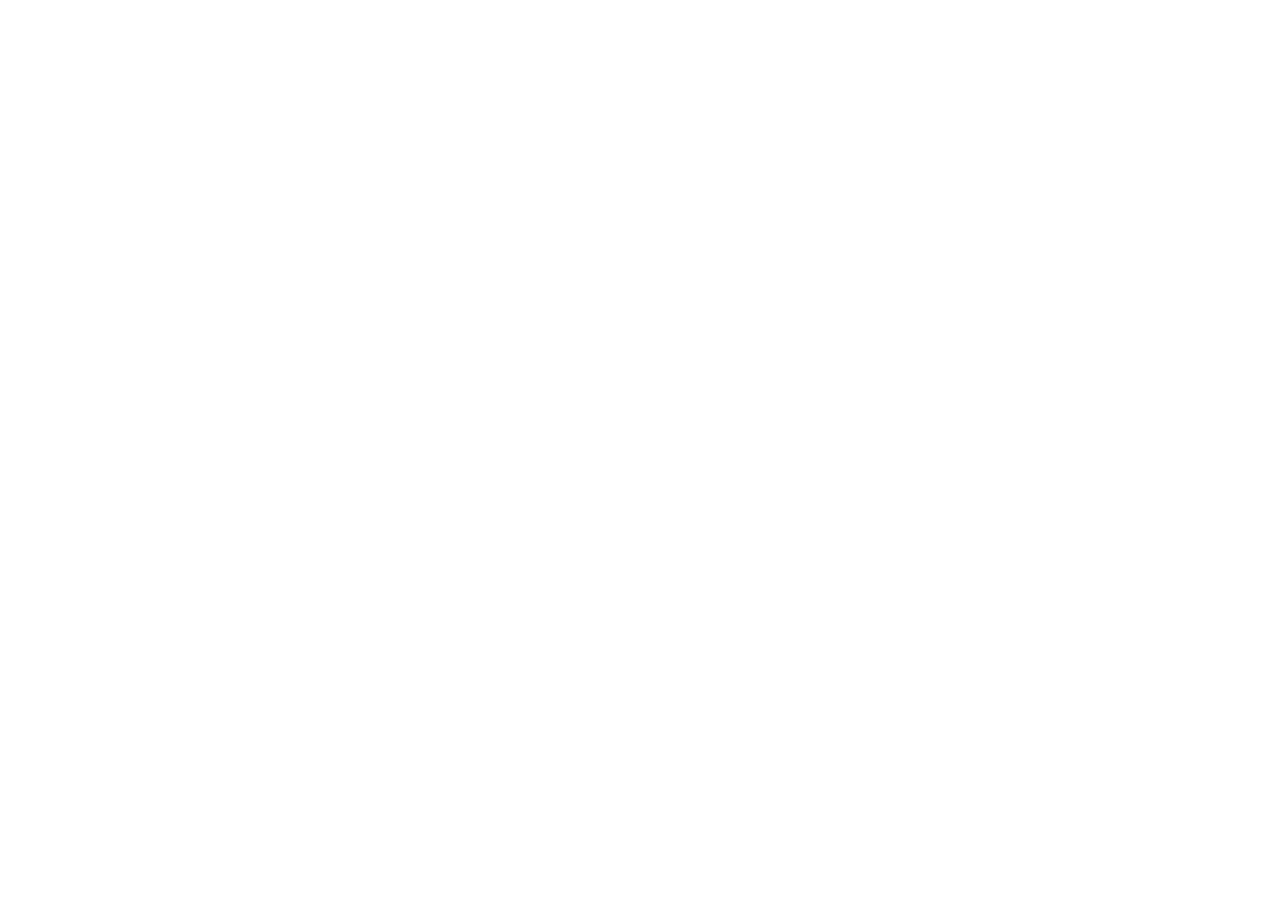
==== index.html @ 9ac74589 "Rename Index.html to index.html" ====
<!DOCTYPE html>
<html lang="en-GB">
<head>
  <meta charset="UTF-8" />
  <meta name="viewport" content="width=device-width, initial-scale=1.0, maximum-scale=5.0" />
  <title>Coventry University CUBE Construction Apprenticeships | EPA &amp; Gateway Guidance Hub</title>

  <!-- Google Fonts: Inter & JetBrains Mono for technical ST reference codes -->
  <link rel="preconnect" href="https://fonts.googleapis.com" />
  <link rel="preconnect" href="https://fonts.gstatic.com" crossorigin />
  <link href="https://fonts.googleapis.com/css2?family=Inter:wght@400;500;600;700;800&family=JetBrains+Mono:wght@500;600;700&display=swap" rel="stylesheet" />

  <!-- Tailwind CSS CDN -->
  <script src="https://cdn.tailwindcss.com"></script>
  <script>
    tailwind.config = {
      theme: {
        extend: {
          fontFamily: {
            sans: ['Inter', 'system-ui', '-apple-system', 'sans-serif'],
            mono: ['JetBrains Mono', 'monospace'],
          },
          colors: {
            cu: {
              navy: '#002B49',     /* Deep Coventry University Navy */
              dark: '#001F36',     /* Ultra-deep header/footer navy */
              blue: '#005DAA',     /* Coventry University Primary Blue */
              mid: '#00427A',      /* Mid-tone sidebar gradient blue */
              sky: '#009FE3',      /* Coventry University Sky/Azure Accent */
              ice: '#E6F4FC',      /* Soft Coventry ice tint */
              canvas: '#F4F7FA',   /* Right viewport cool alabaster */
            },
            amber: {
              400: '#fbbf24',
              500: '#f59e0b',
              600: '#d97706',
            }
          }
        }
      }
    };
  </script>

  <!-- React 18 & ReactDOM 18 UMD -->
  <script crossorigin src="https://unpkg.com/react@18/umd/react.production.min.js"></script>
  <script crossorigin src="https://unpkg.com/react-dom@18/umd/react-dom.production.min.js"></script>

  <!-- Babel Standalone for in-browser JSX compilation (No Node build step required) -->
  <script src="https://unpkg.com/@babel/standalone/babel.min.js"></script>

  <!-- Lucide Icons UMD -->
  <script src="https://unpkg.com/lucide@latest/dist/umd/lucide.min.js"></script>

  <style>
    /* Subtle architectural grid texture for high-contrast Coventry Navy hero banners */
    .blueprint-grid {
      background-image:
        linear-gradient(to right, rgba(0, 159, 227, 0.08) 1px, transparent 1px),
        linear-gradient(to bottom, rgba(0, 159, 227, 0.08) 1px, transparent 1px);
      background-size: 24px 24px;
    }

    /* Search term highlight styling */
    mark.search-hl {
      background-color: #fef08a;
      color: #002B49;
      padding: 0 2px;
      border-radius: 3px;
      font-weight: 700;
    }

    /* Hide horizontal scrollbar on mobile/tablet tab strips while preserving touch swipe */
    .no-scrollbar::-webkit-scrollbar {
      display: none;
    }
    .no-scrollbar {
      -ms-overflow-style: none;
      scrollbar-width: none;
    }

    /* Custom subtle scrollbar for light right viewport */
    .pane-scroll::-webkit-scrollbar {
      width: 6px;
      height: 6px;
    }
    .pane-scroll::-webkit-scrollbar-track {
      background: transparent;
    }
    .pane-scroll::-webkit-scrollbar-thumb {
      background: #cbd5e1;
      border-radius: 9999px;
    }
    .pane-scroll::-webkit-scrollbar-thumb:hover {
      background: #94a3b8;
    }

    /* Custom dark scrollbar for Coventry Blue left sidebar */
    .sidebar-scroll::-webkit-scrollbar {
      width: 5px;
    }
    .sidebar-scroll::-webkit-scrollbar-track {
      background: rgba(0, 31, 54, 0.4);
    }
    .sidebar-scroll::-webkit-scrollbar-thumb {
      background: rgba(0, 159, 227, 0.35);
      border-radius: 9999px;
    }
    .sidebar-scroll::-webkit-scrollbar-thumb:hover {
      background: rgba(0, 159, 227, 0.6);
    }

    /* Fallback print styles if user triggers browser Ctrl+P directly on main page */
    @media print {
      body * {
        visibility: hidden;
      }
      #a4-printable-sheet,
      #a4-printable-sheet * {
        visibility: visible;
      }
      #a4-printable-sheet {
        position: fixed;
        left: 0;
        top: 0;
        width: 210mm;
        min-height: 297mm;
        margin: 0;
        padding: 10mm;
        background: white !important;
        box-shadow: none !important;
      }
    }
  </style>
</head>
<body class="bg-cu-canvas text-slate-800 antialiased selection:bg-cu-sky/25 selection:text-cu-navy lg:overflow-hidden overflow-x-hidden">
  <div id="root"></div>

  <script type="text/babel">
    const { useState, useMemo, useEffect, useRef } = React;

    // Official Coventry University Better Futures SharePoint URL
    const CU_SHAREPOINT_URL =
      'https://livecoventryac.sharepoint.com/sites/BetterFuturesApprenticeships/SitePages/Apprenticeship-essentials.aspx?csf=1&web=1&share=ESZqrfLxt3VLivwnCO9NSdgBXLqdZA_QrFvbzFNjomKS6w&e=y9XAcr';

    // =========================================================================
    // 1. LUCIDE ICON REACT ADAPTER (Zero DOM-mutation conflicts with React)
    // =========================================================================
    const LucideIcon = ({ name, className = "w-4 h-4", strokeWidth = 2 }) => {
      const iconNode =
        window.lucide && window.lucide.icons && Array.isArray(window.lucide.icons[name])
          ? window.lucide.icons[name]
          : null;

      if (!iconNode) {
        return (
          <svg
            className={className}
            viewBox="0 0 24 24"
            fill="none"
            stroke="currentColor"
            strokeWidth={strokeWidth}
            strokeLinecap="round"
            strokeLinejoin="round"
            aria-hidden="true"
          >
            <circle cx="12" cy="12" r="9" />
          </svg>
        );
      }

      return (
        <svg
          className={className}
          viewBox="0 0 24 24"
          fill="none"
          stroke="currentColor"
          strokeWidth={strokeWidth}
          strokeLinecap="round"
          strokeLinejoin="round"
          aria-hidden="true"
        >
          {iconNode.map(([tag, attrs], index) =>
            React.createElement(tag, { key: index, ...attrs })
          )}
        </svg>
      );
    };

    // =========================================================================
    // 2. VERIFIED EPAO DIRECTORY DATA (Skills England Approved Organisations)
    // =========================================================================
    const EPAO_DIRECTORY = {
      ciob: {
        id: 'ciob',
        shortName: 'CIOB',
        fullName: 'The Chartered Institute of Building (CIOB)',
        epaoCode: 'EPA0159',
        specialism: 'Site Supervision, Site Management, Design & Construction Management, and Quantity Surveying',
        handbookTitle: 'CIOB End-Point Assessment Apprentice Handbook & FAQs',
        portalName: 'CIOB Rogo Test Platform & EPA Portal',
        url: 'https://www.ciob.org/learning/apprenticeships',
        supportNote: 'Provides mock test guidance, Appendix A KSB mapping templates, and direct progression to TechCIOB or MCIOB chartered status.'
      },
      rics: {
        id: 'rics',
        shortName: 'RICS',
        fullName: 'Royal Institution of Chartered Surveyors (RICS)',
        epaoCode: 'EPA0055',
        specialism: 'Chartered Surveyor (ST0331) Integrated APC & Quantity Surveying Pathways',
        handbookTitle: 'RICS Chartered End-Point Assessment Apprentice Handbook',
        portalName: 'RICS Assessment Platform (ARC)',
        url: 'https://www.rics.org/join-rics/apprenticeships',
        supportNote: 'Delivers your dual-purpose EPA and Assessment of Professional Competence (APC), leading directly to MRICS Chartered Surveyor status.'
      },
      pearson: {
        id: 'pearson',
        shortName: 'Pearson',
        fullName: 'Pearson Education Ltd',
        epaoCode: 'EPA0001',
        specialism: 'Level 4 & Level 6 Construction Built Environment Standards',
        handbookTitle: 'Pearson Construction Built Environment EPA Specifications',
        portalName: 'Pearson ACE360 / EPA Pro Portal',
        url: 'https://qualifications.pearson.com/en/qualifications/end-point-assessments.html',
        supportNote: 'Publishes sample knowledge questions, Pass/Distinction grading matrices, and Gateway readiness checklists.'
      },
      nocn: {
        id: 'nocn',
        shortName: 'NOCN',
        fullName: 'NOCN Group (National Open College Network)',
        epaoCode: 'EPA0016',
        specialism: 'Construction Site Supervision, Quantity Surveying Technician & Design/Build',
        handbookTitle: 'NOCN Construction Sector End-Point Assessment Guidance',
        portalName: 'NOCN vLearn & EPA Assessment Portal',
        url: 'https://www.nocn.org.uk/construction-epa/',
        supportNote: 'Provides remote invigilated testing, Gateway readiness clinics, and structured feedback within 7 working days.'
      },
      cityguilds: {
        id: 'cityguilds',
        shortName: 'City & Guilds',
        fullName: 'City & Guilds of London Institute',
        epaoCode: 'EPA0008',
        specialism: 'Construction & Built Environment Technical Standards',
        handbookTitle: 'City & Guilds Getting Ready for End-Point Assessment Guide',
        portalName: 'City & Guilds EPA Partnership Portal',
        url: 'https://www.cityandguilds.com/apprenticeships/endpoint-assessment-service/getting-ready-for-end-point-assessment',
        supportNote: 'Offers apprentice preparation videos for remote and face-to-face assessments plus clear grading criterion breakdowns.'
      }
    };

    // =========================================================================
    // 3. VERIFIED SKILLS ENGLAND (FORMERLY IfATE) STANDARDS DATASET
    // =========================================================================
    const STANDARDS_DATA = [
      // -----------------------------------------------------------------------
      // LEVEL 4 STANDARD 1: ST0048
      // -----------------------------------------------------------------------
      {
        id: 'st0048',
        code: 'ST0048',
        title: 'Construction Site Supervisor',
        level: 4,
        levelBadge: 'Level 4 Higher Apprenticeship',
        route: 'Construction and the Built Environment',
        typicalDuration: '36 Months',
        epaWindow: '6 Months',
        epaWindowMonths: 6,
        eqaProvider: 'Ofqual',
        professionalRecognition: ['TechCIOB (Chartered Institute of Building)', 'EngTech (Engineering Council)', 'LICWCI'],
        overview:
          'As a Construction Site Supervisor apprentice, you supervise specialist trade contractors, uphold site health, safety and environmental compliance, coordinate daily programmes, and ensure build quality on residential, commercial, or infrastructure projects.',
        gatewayRequirements: [
          {
            id: 'st0048-gw-1',
            category: 'Mandated Qualification',
            title: 'Level 4 HNC in Construction and the Built Environment',
            mandatory: true,
            detail: 'You must achieve a Level 4 Higher National Certificate (HNC) in Construction and the Built Environment (or an approved equivalent Level 4 qualification) before entering Gateway.',
            sourceSnippet: 'ST0048 Gateway: Mandated Level 4 HNC in Construction and the Built Environment certificated prior to Gateway.'
          },
          {
            id: 'st0048-gw-2',
            category: 'Site Safety Certificate',
            title: 'CITB Site Safety Plus — SSSTS Certificate',
            mandatory: true,
            detail: 'You must hold a valid Site Supervision Safety Training Scheme (SSSTS) certificate from CITB Site Safety Plus demonstrating statutory site safety supervision competence.',
            sourceSnippet: 'ST0048 Gateway: Apprentices must hold a valid CITB Site Supervision Safety Training Scheme (SSSTS) certificate.'
          },
          {
            id: 'st0048-gw-3',
            category: 'English & Maths',
            title: 'Level 2 English and Mathematics',
            mandatory: true,
            detail: 'You need Level 2 English and Mathematics (GCSE Grade 4/C or above, or Functional Skills Level 2) achieved prior to Gateway.',
            sourceSnippet: 'ST0048 Gateway: Level 2 English and Mathematics required prior to taking End-Point Assessment.'
          },
          {
            id: 'st0048-gw-4',
            category: 'Portfolio & Employer Sign-Off',
            title: 'Employer Readiness Sign-Off & Gateway Portfolio',
            mandatory: true,
            detail: 'Your employer and training provider sign the Gateway Declaration confirming you are consistently working at Level 4, supported by an authenticated workplace Portfolio of Evidence (and Summary of Experience) for your Professional Discussion.',
            sourceSnippet: 'ST0048 Gateway: Employer confirms occupational competence and submits completed portfolio to inform the Professional Discussion.'
          }
        ],
        epaMethods: [
          {
            id: 'st0048-epa-1',
            number: 1,
            title: 'Online Knowledge Test',
            format: 'Computer-based, closed-book multiple-choice & scenario exam',
            durationOrLength: '20 Questions (Closed-Book)',
            wordCountSpec: '20 MCQs (Knowledge & Scenario-Based)',
            toleranceRule: 'Closed-book invigilated conditions (1 mark per correct answer, 4 options per question); normally completed in Month 1 post-Gateway.',
            timing: 'Month 1 Post-Gateway',
            gradingScale: 'Fail / Pass / Distinction',
            resitRule: 'Must be passed within the 6-month EPA period. If failed, a resit is permitted using a fresh question set.',
            keyFocusAreas: [
              'CDM Regulations 2015, risk assessments, method statements (RAMS), and statutory site safety law',
              'Construction technology, temporary works coordination, and quality inspection plans (ITPs)',
              'Short-term programming, resource allocation, and environmental waste/pollution control'
            ],
            sourceSnippet: 'ST0048/AP01 Method 1: Computer-based closed-book test consisting of 20 multiple-choice knowledge and scenario-based questions.'
          },
          {
            id: 'st0048-epa-2',
            number: 2,
            title: 'Work-Based Site Supervision Project & Report',
            format: 'Post-Gateway workplace project presented as a structured technical report',
            durationOrLength: 'Typical 3 Months (Submit by Max Month 4)',
            wordCountSpec: '2,500 Words (±10% tolerance)',
            toleranceRule: '±10% word count tolerance (2,250–2,750 words). Appendices, RAMS, programmes, and diagrams are excluded from the word count.',
            timing: 'Months 1–4 Post-Gateway',
            gradingScale: 'Fail / Pass / Distinction',
            resitRule: 'Compiled post-Gateway and submitted within a maximum of 4 months. Retake permitted within the 6-month EPA period if required.',
            keyFocusAreas: [
              'Planning, supervising, and coordinating a live package of site works safely and to quality standards',
              'Managing subcontractor interfaces, resolving technical site queries (RFIs), and mitigating programme delays',
              'Mandatory appendix mapping report evidence directly against ST0048 Knowledge, Skills, and Behaviours (KSBs)'
            ],
            sourceSnippet: 'ST0048/AP01 Method 2: 2,500-word written report (±10% tolerance) compiled post-Gateway and submitted within max 4 months.'
          },
          {
            id: 'st0048-epa-3',
            number: 3,
            title: 'Professional Discussion',
            format: 'Structured 1-to-1 competency interview with an Independent Assessor',
            durationOrLength: '60 Minutes (+10% assessor discretion)',
            wordCountSpec: 'Underpinned by Portfolio & Summary of Experience',
            toleranceRule: 'Assessor may extend duration by up to 10% (6 minutes) solely to allow completion of a final answer.',
            timing: 'By End of Month 5 Post-Gateway (Month 6 for resits)',
            gradingScale: 'Fail / Pass / Distinction',
            resitRule: 'Ideally taken and achieved by the end of Month 5; Month 6 is reserved for any required resits or retakes.',
            keyFocusAreas: [
              'Leadership of site teams, toolbox talks, conflict resolution, and health & safety culture',
              'Quality assurance, snagging, handover procedures, and sustainable site practices',
              'Ethical conduct, equality, diversity and inclusion (EDI), and Continuing Professional Development (CPD)'
            ],
            sourceSnippet: 'ST0048/AP01 Method 3: 60-minute Professional Discussion (+10% discretion) ideally achieved by end of Month 5.'
          }
        ],
        timelineSteps: [
          {
            stepNumber: 1,
            phase: 'Months 1–36',
            title: 'On-Programme & Gateway Preparation',
            timingBadge: '36 Months Typical',
            summary: 'Complete your Level 4 HNC, pass your CITB SSSTS course, log your off-the-job training hours, and collect authenticated site evidence into your portfolio.',
            deliverables: ['Level 4 HNC modules', 'CITB SSSTS certificate', 'Portfolio mapped to ST0048 KSBs'],
            tips: 'Save signed daily diaries, toolbox talk logs, quality checksheets, and programme look-aheads as you go rather than waiting until Month 34.'
          },
          {
            stepNumber: 2,
            phase: 'Day Zero',
            title: 'Gateway Submission & EPAO Approval',
            timingBadge: 'Gateway Sign-Off',
            summary: 'You, your employer, and your training provider sign the Gateway Agreement. All mandatory certificates and your portfolio are uploaded to your EPAO.',
            deliverables: ['Signed Gateway Declaration', 'HNC & SSSTS certificates', 'English & Maths Level 2 proof', 'Gateway Portfolio'],
            tips: 'Check that every KSB mapped to the Professional Discussion has clear, employer-authenticated evidence in your portfolio.'
          },
          {
            stepNumber: 3,
            phase: 'Month 1 Post-Gateway',
            title: 'EPA Component 1: Online Knowledge Test',
            timingBadge: '20 MCQs Closed-Book',
            summary: 'Sit your invigilated computer-based knowledge test covering site safety legislation, construction technology, quality control, and site planning.',
            deliverables: ['Invigilated 20-question online test', 'Pass/Distinction grade confirmation'],
            tips: 'Revise CDM 2015 duty-holder responsibilities, temporary works roles (TWC/TWS), and environmental permit rules.'
          },
          {
            stepNumber: 4,
            phase: 'Months 1–4 Post-Gateway',
            title: 'EPA Component 2: Work-Based Project Report',
            timingBadge: '2,500 Words (±10%)',
            summary: 'Deliver a real site supervision project approved by your employer (typical 3 months) and submit your 2,500-word report to the EPAO by the end of Month 4.',
            deliverables: ['2,500-word project report', 'Employer authenticity declaration', 'KSB mapping appendix'],
            tips: 'Stay strictly within 2,250–2,750 words and place annotated site programmes, RAMS extracts, and photos in labelled appendices.'
          },
          {
            stepNumber: 5,
            phase: 'Month 5 Post-Gateway',
            title: 'EPA Component 3: Professional Discussion',
            timingBadge: '60 Mins Interview',
            summary: 'Take part in a structured 60-minute discussion with your Independent Assessor exploring your portfolio, supervisory decisions, and site leadership.',
            deliverables: ['60-minute recorded interview', 'Final component grade'],
            tips: 'Use the STAR method (Situation, Task, Action, Result) and keep your indexed portfolio open for quick reference.'
          },
          {
            stepNumber: 6,
            phase: 'Month 6 Post-Gateway',
            title: 'Certification & TechCIOB / EngTech Recognition',
            timingBadge: '6-Month EPA Window Complete',
            summary: 'Following EPAO moderation, you receive your Apprenticeship Certificate (Pass or Distinction), unlocking TechCIOB or EngTech professional registration.',
            deliverables: ['Official Apprenticeship Certificate', 'Professional body membership application'],
            tips: 'Month 6 also acts as your built-in buffer window if any single assessment component requires a resit or retake.'
          }
        ],
        officialResources: [
          {
            title: 'Skills England: ST0048 Occupational Standard',
            type: 'Official Standard',
            url: 'https://skillsengland.education.gov.uk/apprenticeship-standards/st0048',
            description: 'Official occupational duties, KSB statements, and professional recognition alignment for ST0048.'
          },
          {
            title: 'Skills England: ST0048/AP01 End-Point Assessment Plan (PDF)',
            type: 'Official EPA Plan',
            url: 'https://skillsengland.education.gov.uk/media/5168/st0048_construction_site_supervisor_l4_ap_for_publication_02092019.pdf',
            description: 'Full assessment plan detailing the 20-question test, 2,500-word project report, and grading descriptors.'
          },
          {
            title: 'CITB Site Safety Plus — SSSTS Course Guidance',
            type: 'Mandatory Gateway Cert',
            url: 'https://www.citb.co.uk/courses-tests/site-safety-plus-ssp-courses',
            description: 'Official CITB guidance on the mandatory 2-day Site Supervision Safety Training Scheme (SSSTS).'
          }
        ],
        epaoIds: ['ciob', 'pearson', 'nocn', 'cityguilds']
      },

      // -----------------------------------------------------------------------
      // LEVEL 4 STANDARD 2: ST0049
      // -----------------------------------------------------------------------
      {
        id: 'st0049',
        code: 'ST0049',
        legacyNote: 'Official Skills England Reference: ST0049 (ST0046 refers to Civil Engineering Senior Technician)',
        title: 'Construction Quantity Surveying Technician',
        level: 4,
        levelBadge: 'Level 4 Higher Apprenticeship',
        route: 'Construction and the Built Environment',
        typicalDuration: '36 Months',
        epaWindow: '6 Months',
        epaWindowMonths: 6,
        eqaProvider: 'Ofqual',
        professionalRecognition: ['AssocRICS (Royal Institution of Chartered Surveyors)', 'TechCIOB', 'ICES Technician'],
        overview:
          'As a Construction Quantity Surveying Technician apprentice, you monitor and control costs and contracts on construction projects—assisting with cost budgets, taking off quantities (NRM1/NRM2), subcontractor procurement, interim valuations, and dispute mitigation records.',
        gatewayRequirements: [
          {
            id: 'st0049-gw-1',
            category: 'Mandated Qualification',
            title: 'Level 4 HNC / HTQ in Construction & Quantity Surveying',
            mandatory: true,
            detail: 'You must achieve an approved Level 4 qualification in Construction and the Built Environment / Quantity Surveying (such as a Pearson BTEC Level 4 HNC or CertHE) prior to Gateway.',
            sourceSnippet: 'ST0049 Gateway: Mandated Level 4 qualification in Construction and the Built Environment achieved prior to Gateway.'
          },
          {
            id: 'st0049-gw-2',
            category: 'Site Safety Certificate',
            title: 'CITB Site Safety Plus — SSSTS or Health & Safety Certificate',
            mandatory: true,
            detail: 'You must hold a valid CITB Site Supervision Safety Training Scheme (SSSTS) or approved site health and safety certificate specified in the assessment plan.',
            sourceSnippet: 'ST0049 Gateway: Valid CITB site safety qualification required prior to entering the End-Point Assessment period.'
          },
          {
            id: 'st0049-gw-3',
            category: 'English & Maths',
            title: 'Level 2 English and Mathematics',
            mandatory: true,
            detail: 'Level 2 English and Mathematics must be achieved prior to taking End-Point Assessment.',
            sourceSnippet: 'ST0049 Gateway: Apprentices without Level 2 English and Maths will need to achieve this level prior to taking the EPA.'
          },
          {
            id: 'st0049-gw-4',
            category: 'Portfolio & Summary of Experience',
            title: 'Commercial Portfolio, Summary of Experience & Employer Sign-Off',
            mandatory: true,
            detail: 'Your employer confirms you are consistently working at Level 4, and you submit an authenticated portfolio of evidence alongside a Summary of Experience to inform your Professional Discussion.',
            sourceSnippet: 'ST0049/AP01 Gateway: Employer confirms readiness and apprentice submits portfolio and Summary of Experience.'
          }
        ],
        epaMethods: [
          {
            id: 'st0049-epa-1',
            number: 1,
            title: 'Online Knowledge Test',
            format: 'Computer-based, closed-book commercial & technical exam',
            durationOrLength: '20 Questions (Closed-Book)',
            wordCountSpec: '20 MCQs (Knowledge & Scenario-Based)',
            toleranceRule: 'Closed-book invigilated computer-based exam; normally completed in Month 1 post-Gateway.',
            timing: 'Month 1 Post-Gateway',
            gradingScale: 'Fail / Pass / Distinction',
            resitRule: 'Resits permitted within the 6-month EPA period using a fresh question set.',
            keyFocusAreas: [
              'RICS New Rules of Measurement (NRM1 & NRM2) quantification and cost estimating principles',
              'Standard forms of construction contract (JCT & NEC4), payment notices, and interim valuations',
              'Tendering procedures, specialist contractor procurement, and construction health & safety law'
            ],
            sourceSnippet: 'ST0049/AP01 Method 1: Computer-based closed-book test consisting of 20 multiple-choice knowledge and scenario-based questions.'
          },
          {
            id: 'st0049-epa-2',
            number: 2,
            title: 'Commercial Work-Based Project Report',
            format: 'Post-Gateway commercial case project written report',
            durationOrLength: 'Typical 3 Months (Submit within 3 Months of EPA Start)',
            wordCountSpec: '2,500 Words (±10% tolerance)',
            toleranceRule: '±10% word count tolerance (2,250–2,750 words). Bills of quantities, valuation spreadsheets, and schedules excluded.',
            timing: 'Months 1–3 Post-Gateway',
            gradingScale: 'Fail / Pass / Distinction',
            resitRule: 'Compiled post-Gateway and submitted to the EPAO within 3 months of the EPA start date. Retake allowed within the 6-month period.',
            keyFocusAreas: [
              'Preparing a tender comparison, cost budget update, subcontractor package procurement, or valuation schedule',
              'Evaluating commercial risks, value engineering options, and contractual change/variation records',
              'Demonstrating commercial accuracy, audit trails, and KSB mapping appendix'
            ],
            sourceSnippet: 'ST0049/AP01 Method 2: Work-based project compiled post-Gateway (2,500 words ±10%) and submitted within 3 months of EPA start date.'
          },
          {
            id: 'st0049-epa-3',
            number: 3,
            title: 'Professional Discussion',
            format: 'Structured 1-to-1 interview with an Independent Assessor',
            durationOrLength: '60 Minutes (+10% assessor discretion)',
            wordCountSpec: 'Underpinned by Portfolio & Summary of Experience',
            toleranceRule: 'Up to 10% extra time (6 minutes) at assessor discretion to allow completion of your final answer.',
            timing: 'By End of Month 4 Post-Gateway (Months 5–6 for resits)',
            gradingScale: 'Fail / Pass / Distinction',
            resitRule: 'Ideally taken and achieved by the end of Month 4; Months 5 and 6 allow for any resits or retakes within the 6-month EPA period.',
            keyFocusAreas: [
              'Cost control, cash-flow forecasting, valuation of progress, and variation records',
              'Ethical commercial practice, conflict avoidance, and collaborative teamwork',
              'Continuing Professional Development (CPD), sustainability awareness, and innovation'
            ],
            sourceSnippet: 'ST0049/AP01 Method 3: 60-minute Professional Discussion (+10% discretion) ideally achieved by end of Month 4; Months 5–6 for resits.'
          }
        ],
        timelineSteps: [
          {
            stepNumber: 1,
            phase: 'Months 1–36',
            title: 'On-Programme & Commercial Portfolio Build',
            timingBadge: '36 Months Typical',
            summary: 'Complete your Level 4 HNC/HTQ, gain CITB safety certification, and compile an authenticated portfolio of take-offs, tender comparisons, valuations, and cost reports.',
            deliverables: ['Level 4 HNC / HTQ qualification', 'CITB safety certificate', 'Redacted commercial portfolio'],
            tips: 'Redact sensitive client or subcontractor pricing figures with your line manager before uploading portfolio evidence.'
          },
          {
            stepNumber: 2,
            phase: 'Day Zero',
            title: 'Gateway Submission & Verification',
            timingBadge: 'Gateway Sign-Off',
            summary: 'Your employer and training provider confirm you meet all ST0049 KSBs and submit your HNC, safety certificate, English & Maths, portfolio, and Summary of Experience.',
            deliverables: ['Gateway Declaration', 'HNC & Safety certificates', 'Portfolio & Summary of Experience'],
            tips: 'Note that ST0049 has a tight 3-month project submission target—agree your commercial project topic with your employer before Day Zero.'
          },
          {
            stepNumber: 3,
            phase: 'Month 1 Post-Gateway',
            title: 'EPA Component 1: Online Knowledge Test',
            timingBadge: '20 MCQs Closed-Book',
            summary: 'Complete your invigilated 20-question online exam testing NRM measurement rules, JCT/NEC4 contracts, procurement, cost control, and safety.',
            deliverables: ['20-question online exam', 'Component 1 grade'],
            tips: 'Review Construction Act payment notice and pay-less notice timelines alongside NRM1 vs NRM2 rules.'
          },
          {
            stepNumber: 4,
            phase: 'Months 1–3 Post-Gateway',
            title: 'EPA Component 2: Commercial Project Report',
            timingBadge: '2,500 Words (Max Month 3)',
            summary: 'Deliver a live commercial task (such as a subcontractor procurement package or cost-control report) and submit your 2,500-word report within 3 months of EPA start.',
            deliverables: ['2,500-word project report', 'Take-off/valuation appendices', 'Employer sign-off'],
            tips: 'Explain the commercial rationale behind your recommendations—Distinction candidates critically compare alternative procurement or cost options.'
          },
          {
            stepNumber: 5,
            phase: 'Month 4 Post-Gateway',
            title: 'EPA Component 3: Professional Discussion',
            timingBadge: '60 Mins Interview',
            summary: 'Attend a 60-minute structured discussion with an Independent Assessor exploring your Summary of Experience, commercial judgement, ethics, and conflict avoidance.',
            deliverables: ['60-minute assessment interview', 'Component 3 grade'],
            tips: 'Prepare clear examples showing how accurate site/commercial records helped prevent or resolve a subcontractor dispute.'
          },
          {
            stepNumber: 6,
            phase: 'Months 5–6 Post-Gateway',
            title: 'Certification & AssocRICS / TechCIOB Progression',
            timingBadge: '6-Month EPA Window Complete',
            summary: 'Receive your Level 4 Apprenticeship Certificate (with Months 5–6 available if any resit is needed) and unlock AssocRICS, TechCIOB, or Level 6 Degree Apprenticeship progression.',
            deliverables: ['Apprenticeship Certificate', 'AssocRICS / TechCIOB eligibility'],
            tips: 'If progressing onto Level 6 ST0045 or ST0331, retain your EPA portfolio as evidence for Recognition of Prior Learning (RPL).'
          }
        ],
        officialResources: [
          {
            title: 'Skills England: ST0049 Construction Quantity Surveying Technician Standard',
            type: 'Official Standard',
            url: 'https://skillsengland.education.gov.uk/apprenticeship-standards/st0049-v1-1',
            description: 'Official ST0049 Version 1.1 occupational duties, KSB statements, and entry requirements.'
          },
          {
            title: 'Skills England: ST0049/AP01 End-Point Assessment Plan (PDF)',
            type: 'Official EPA Plan',
            url: 'https://skillsengland.education.gov.uk/media/3263/st0049_construction-quantity-surveying-technician_l4_ap-for-publication_28062019.pdf',
            description: 'Official assessment plan detailing the 20-question test, 3-month project window, and Month 4 discussion target.'
          },
          {
            title: 'RICS Apprenticeships & AssocRICS Progression Guidance',
            type: 'Professional Recognition',
            url: 'https://www.rics.org/join-rics/apprenticeships',
            description: 'Guidance on Associate RICS (AssocRICS) membership and progressing to a Chartered Surveyor degree apprenticeship.'
          }
        ],
        epaoIds: ['ciob', 'pearson', 'nocn', 'cityguilds']
      },

      // -----------------------------------------------------------------------
      // LEVEL 4 STANDARD 3: ST0043
      // -----------------------------------------------------------------------
      {
        id: 'st0043',
        code: 'ST0043',
        title: 'Construction Design and Build Technician',
        level: 4,
        levelBadge: 'Level 4 Higher Apprenticeship',
        route: 'Construction and the Built Environment',
        typicalDuration: '36 Months',
        epaWindow: '6 Months',
        epaWindowMonths: 6,
        eqaProvider: 'Ofqual',
        professionalRecognition: ['TechCIOB (Chartered Institute of Building)', 'Associate of CIAT (Architectural Technologists)'],
        overview:
          'As a Construction Design and Build Technician apprentice, you develop technical construction drawings, coordinate Building Information Modelling (BIM) data, check UK Building Regulations and CDM 2015 designer duties, and resolve buildability challenges between design and site teams.',
        gatewayRequirements: [
          {
            id: 'st0043-gw-1',
            category: 'Mandated Qualification',
            title: 'Level 4 HNC in Construction and the Built Environment (Design / Architectural)',
            mandatory: true,
            detail: 'You must achieve a Level 4 HNC in Construction and the Built Environment (or approved equivalent Level 4 technical design qualification) prior to Gateway.',
            sourceSnippet: 'ST0043 Gateway: Mandated Level 4 HNC in Construction and the Built Environment achieved prior to Gateway.'
          },
          {
            id: 'st0043-gw-2',
            category: 'Project Scope Agreement',
            title: 'Agreed Post-Gateway Project Title, Scope & Summary',
            mandatory: true,
            detail: 'The subject, title, and scope of your post-Gateway Design & Build project must be formally agreed with the EPAO at Gateway alongside a submitted project summary.',
            sourceSnippet: 'ST0043 Gateway: For the project with Q&A, the project title and scope must be agreed with the EPAO at Gateway and a project summary submitted.'
          },
          {
            id: 'st0043-gw-3',
            category: 'English & Maths',
            title: 'Level 2 English and Mathematics',
            mandatory: true,
            detail: 'Achievement of Level 2 English and Mathematics qualifications in line with apprenticeship funding rules prior to Gateway.',
            sourceSnippet: 'ST0043 Gateway: Must have achieved English and mathematics qualifications in line with apprenticeship funding rules.'
          },
          {
            id: 'st0043-gw-4',
            category: 'Portfolio of Evidence',
            title: 'Design & Technical Portfolio of Evidence',
            mandatory: true,
            detail: 'Compiled on-programme and submitted at Gateway to underpin your 60-minute Professional Discussion (evidencing CAD/BIM workflows, regulatory checks, sustainability, and site inspections).',
            sourceSnippet: 'ST0043 Gateway: Compile a portfolio of evidence before the EPA gateway to underpin the professional discussion.'
          }
        ],
        epaMethods: [
          {
            id: 'st0043-epa-1',
            number: 1,
            title: 'Multiple-Choice Knowledge Test',
            format: 'Computer-based, closed-book exam (30 MCQs, 4 options each)',
            durationOrLength: '45 Minutes (30 Questions)',
            wordCountSpec: '30 Multiple-Choice Questions (Min 7 days notice)',
            toleranceRule: 'Closed-book computer-based test; no reference materials permitted.',
            timing: 'Month 1 Post-Gateway',
            gradingScale: 'Fail / Pass / Merit / Distinction',
            resitRule: 'Resit permitted within the 6-month EPA period if failed, using a different question bank.',
            keyFocusAreas: [
              'UK Building Regulations (Approved Documents A–S), fire safety, and CDM 2015 Principal Designer duties',
              'BIM / ISO 19650 Common Data Environments (CDE), clash detection, and CAD standards',
              'Sustainable design principles, embodied carbon, thermal performance, and waste minimisation'
            ],
            sourceSnippet: 'ST0043 (v1.1) EPA Method 1: Computer-based closed-book test of 30 multiple-choice questions in 45 minutes.'
          },
          {
            id: 'st0043-epa-2',
            number: 2,
            title: 'Design & Build Project Report with Q&A Session',
            format: '16-week post-Gateway project report + structured Q&A with Independent Assessor',
            durationOrLength: '16 Weeks Project + 30-Minute Q&A (Min 4 questions)',
            wordCountSpec: '3,500 Words Maximum (±10% tolerance)',
            toleranceRule: 'Maximum 3,500 words with ±10% tolerance. Drawings, schedules, and BIM exports in appendices excluded.',
            timing: 'Weeks 1–16 Post-Gateway + Q&A in Month 5',
            gradingScale: 'Fail / Pass / Merit / Distinction',
            resitRule: 'Retake permitted within the 6-month EPA window; requires a reworked or new project scope agreed with the EPAO.',
            keyFocusAreas: [
              'Developing technical design solutions that solve real buildability, cost, or regulatory challenges',
              'Managing digital design information, multidisciplinary coordination, and quality assurance',
              'Defending technical design choices and sustainability trade-offs during the 30-minute Q&A'
            ],
            sourceSnippet: 'ST0043 (v1.1) EPA Method 2: 16 weeks to complete project (max 3,500 words ±10%) followed by a 30-minute Q&A with at least 4 questions.'
          },
          {
            id: 'st0043-epa-3',
            number: 3,
            title: 'Professional Discussion Underpinned by Portfolio',
            format: 'Structured interview with Independent Assessor (face-to-face or video)',
            durationOrLength: '60 Minutes (Minimum 6 structured questions)',
            wordCountSpec: 'Underpinned by Gateway Technical Portfolio',
            toleranceRule: 'Conducted in a quiet, invigilated room or verified video environment; you may refer to your portfolio throughout.',
            timing: 'Month 5 Post-Gateway (Month 6 for resits)',
            gradingScale: 'Fail / Pass / Merit / Distinction',
            resitRule: 'Resit available within the 6-month EPA period with fresh assessor questioning.',
            keyFocusAreas: [
              'Health & safety in design (CDM), sustainability, project management, and problem solving',
              'Site inspection findings, technical communication with clients/contractors, and EDI',
              'Continuing Professional Development (CPD) and workplace well-being'
            ],
            sourceSnippet: 'ST0043 (v1.1) EPA Method 3: 60-minute Professional Discussion with at least 6 questions underpinned by portfolio of evidence.'
          }
        ],
        timelineSteps: [
          {
            stepNumber: 1,
            phase: 'Months 1–36',
            title: 'On-Programme & Technical Portfolio Development',
            timingBadge: '36 Months Typical',
            summary: 'Complete your Level 4 HNC, develop CAD/BIM coordination competence, and compile a structured portfolio of drawings, clash reports, RFIs, and site inspection notes.',
            deliverables: ['Level 4 HNC qualification', 'CAD/BIM & regulatory evidence portfolio', 'CPD log'],
            tips: 'Include "before and after" design coordination examples showing how you resolved a clash or Building Regulations issue.'
          },
          {
            stepNumber: 2,
            phase: 'Day Zero',
            title: 'Gateway Submission & Project Scope Approval',
            timingBadge: 'Gateway Sign-Off',
            summary: 'Submit your HNC, English & Maths, and portfolio, and obtain formal EPAO sign-off on your post-Gateway Project Title, Scope, and Summary.',
            deliverables: ['Gateway Declaration', 'Agreed Project Summary & Scope', 'Portfolio of Evidence'],
            tips: 'Ensure your agreed project scope has genuine business benefit and lets you evidence digital design, regulation, and sustainability.'
          },
          {
            stepNumber: 3,
            phase: 'Month 1 Post-Gateway',
            title: 'EPA Component 1: 30-Question MCQ Test',
            timingBadge: '45 Mins Closed-Book',
            summary: 'Take your 45-minute computer-based multiple-choice exam (with at least 7 days’ notice) covering Building Regulations, BIM, safety, and construction technology.',
            deliverables: ['30-question closed-book test', 'Component 1 result'],
            tips: 'Focus revision on Approved Document B (Fire Safety), Part L (Conservation of Fuel & Power), and ISO 19650 naming conventions.'
          },
          {
            stepNumber: 4,
            phase: 'Weeks 1–16 Post-Gateway',
            title: 'EPA Component 2: Design Project Report & 30-Min Q&A',
            timingBadge: '3,500 Words + 30m Q&A',
            summary: 'Complete your design & build project over 16 weeks, submit your 3,500-word report (±10%), and complete a 30-minute Q&A session (at least 4 questions).',
            deliverables: ['3,500-word technical report', 'Technical drawings/BIM appendices', '30-minute Q&A session'],
            tips: 'Prepare a 1-page visual summary sheet of your design drawings so you can navigate quickly during the 30-minute Q&A.'
          },
          {
            stepNumber: 5,
            phase: 'Month 5 Post-Gateway',
            title: 'EPA Component 3: Portfolio Professional Discussion',
            timingBadge: '60 Mins (Min 6 Questions)',
            summary: 'Complete a 60-minute structured discussion covering 8 core themes: H&S, sustainability, project management, problem solving, site inspection, communication, EDI, and CPD.',
            deliverables: ['60-minute recorded discussion', 'Component 3 grade'],
            tips: 'Prepare at least one strong portfolio example for each of the 8 named themes in the Skills England assessment plan.'
          },
          {
            stepNumber: 6,
            phase: 'Month 6 Post-Gateway',
            title: 'Certification & TechCIOB / Associate CIAT Status',
            timingBadge: '6-Month EPA Window Complete',
            summary: 'Achieve your Level 4 Apprenticeship Certificate and apply for professional technician recognition with CIOB (TechCIOB) or CIAT (Associate CIAT).',
            deliverables: ['Apprenticeship Certificate', 'TechCIOB / ACIAT eligibility'],
            tips: 'Month 6 provides contingency time should a resit be needed on any assessment component.'
          }
        ],
        officialResources: [
          {
            title: 'Skills England: ST0043 Construction Design and Build Technician Standard',
            type: 'Official Standard',
            url: 'https://skillsengland.education.gov.uk/apprenticeship-standards/st0043',
            description: 'Version 1.1 occupational standard, 30-MCQ test specification, and 16-week project rules.'
          },
          {
            title: 'CIAT — Chartered Institute of Architectural Technologists',
            type: 'Professional Recognition',
            url: 'https://architecturaltechnology.com/',
            description: 'Guidance on Associate CIAT (ACIAT) recognition for Design and Build Technician apprentices.'
          },
          {
            title: 'CIOB Apprenticeships & TechCIOB Guidance',
            type: 'EPAO & Recognition',
            url: 'https://www.ciob.org/learning/apprenticeships',
            description: 'Guidance on project scoping, 3,500-word report formatting, and TechCIOB technician status.'
          }
        ],
        epaoIds: ['ciob', 'pearson', 'nocn']
      },

      // -----------------------------------------------------------------------
      // LEVEL 6 STANDARD 4: ST0047
      // -----------------------------------------------------------------------
      {
        id: 'st0047',
        code: 'ST0047',
        title: 'Construction Site Management (Degree)',
        level: 6,
        levelBadge: 'Level 6 Degree Apprenticeship',
        route: 'Construction and the Built Environment',
        typicalDuration: '42 Months',
        epaWindow: '6 Months',
        epaWindowMonths: 6,
        eqaProvider: 'Ofqual',
        professionalRecognition: ['MCIOB (Chartered Construction Manager — CIOB)'],
        overview:
          'As a Construction Site Management Degree apprentice, you lead construction projects from pre-construction planning through site delivery and handover—managing multi-disciplinary site teams, master programmes, commercial budgets, Building Safety Act gateways, and statutory H&S/environmental compliance.',
        gatewayRequirements: [
          {
            id: 'st0047-gw-1',
            category: 'Mandated Degree',
            title: 'BSc (Hons) Construction Management / Construction Site Management',
            mandatory: true,
            detail: 'You must complete and be awarded a BSc (Hons) in Construction Management or Construction Site Management (or approved equivalent Level 6 degree) prior to Gateway.',
            sourceSnippet: 'ST0047 Gateway: Mandated BSc (Hons) Construction Site Management degree must be completed prior to Gateway.'
          },
          {
            id: 'st0047-gw-2',
            category: 'Site Safety Certificate',
            title: 'CITB Site Safety Plus — SMSTS Certificate',
            mandatory: true,
            detail: 'You must hold a valid Site Managers’ Safety Training Scheme (SMSTS) certificate from CITB Site Safety Plus.',
            sourceSnippet: 'ST0047 Gateway: Apprentices must hold a valid CITB Site Managers’ Safety Training Scheme (SMSTS) certificate.'
          },
          {
            id: 'st0047-gw-3',
            category: 'Environmental Certificate',
            title: 'CITB Site Safety Plus — SEATS Certificate',
            mandatory: true,
            detail: 'You must hold a valid Site Environmental Awareness Training Scheme (SEATS) certificate from CITB Site Safety Plus.',
            sourceSnippet: 'ST0047 Gateway: Apprentices must hold a valid CITB Site Environmental Awareness Training Scheme (SEATS) certificate.'
          },
          {
            id: 'st0047-gw-4',
            category: 'English & Maths + Portfolio',
            title: 'Level 2 English & Maths + Portfolio & Summary of Experience',
            mandatory: true,
            detail: 'Level 2 English and Mathematics achieved, alongside employer readiness sign-off, an authenticated portfolio (with at least 1 piece of evidence per KSB—no self-reflective accounts), and a Summary of Experience.',
            sourceSnippet: 'ST0047/AP01 Gateway: Portfolio must contain at least one piece of evidence per KSB (no reflective accounts/self-evaluations).'
          }
        ],
        epaMethods: [
          {
            id: 'st0047-epa-1',
            number: 1,
            title: 'Online Knowledge Test',
            format: 'Computer-based, closed-book strategic site management exam',
            durationOrLength: '20 Questions (Closed-Book)',
            wordCountSpec: '20 MCQs (Knowledge & Scenario-Based)',
            toleranceRule: 'Closed-book invigilated exam (4 options per question); ideally taken and passed in Month 1 post-Gateway.',
            timing: 'Month 1 Post-Gateway',
            gradingScale: 'Fail / Pass / Distinction',
            resitRule: 'Must be passed within the 6-month EPA period; resit available using a fresh test paper.',
            keyFocusAreas: [
              'Principal Contractor duties under CDM 2015, Building Safety Act 2022, and Golden Thread records',
              'Critical path programme management, site logistics, temporary works management, and lean construction',
              'Commercial cost control, contractual risk allocation (JCT/NEC), and stakeholder leadership'
            ],
            sourceSnippet: 'ST0047/AP01 Method 1: Computer-based closed-book test consisting of 20 multiple-choice knowledge and scenario-based questions.'
          },
          {
            id: 'st0047-epa-2',
            number: 2,
            title: 'Site Management Project Report',
            format: 'Post-Gateway strategic management project written report',
            durationOrLength: 'Typical 3 Months (Max 4 Months Post-Gateway)',
            wordCountSpec: '3,000 Words (±10% tolerance)',
            toleranceRule: '±10% word count tolerance (2,700–3,300 words). Appendices, references, diagrams, and KSB mapping matrix excluded.',
            timing: 'Months 1–4 Post-Gateway',
            gradingScale: 'Fail / Pass / Distinction',
            resitRule: 'Compiled post-Gateway and submitted within max 4 months. Retake allowed within the 6-month EPA period.',
            keyFocusAreas: [
              'Managing and developing people and site teams, supply chain performance, and health & safety culture',
              'Delivering quality standards, planning & organising, commercial/contractual control, and information management',
              'Mandatory appendix mapping project evidence to ST0047 KSBs plus employer authenticity sign-off'
            ],
            sourceSnippet: 'ST0047/AP01 Method 2: 3,000-word written report (±10% tolerance) submitted within max 4 months of EPA start date.'
          },
          {
            id: 'st0047-epa-3',
            number: 3,
            title: 'Professional Discussion',
            format: 'Structured 1-to-1 leadership interview with Independent Assessor',
            durationOrLength: '60 Minutes (+10% assessor discretion)',
            wordCountSpec: 'Underpinned by Portfolio & Summary of Experience',
            toleranceRule: 'Assessor has discretion to extend by up to 10% (6 minutes) to allow completion of your final answer.',
            timing: 'By End of Month 5 Post-Gateway (Month 6 for resits)',
            gradingScale: 'Fail / Pass / Distinction',
            resitRule: 'Ideally taken and achieved by end of Month 5; Month 6 allows for any retakes within the 6-month EPA period.',
            keyFocusAreas: [
              'Strategic leadership, ethical decision-making, and managing complex site crises or delays',
              'Client liaison, commercial awareness, quality assurance, and environmental/social value delivery',
              'Continuing Professional Development (CPD) and team development'
            ],
            sourceSnippet: 'ST0047/AP01 Method 3: 60-minute Professional Discussion (+10% discretion) ideally taken and achieved by end of Month 5.'
          }
        ],
        timelineSteps: [
          {
            stepNumber: 1,
            phase: 'Months 1–42',
            title: 'BSc (Hons) Degree & Site Leadership Development',
            timingBadge: '42 Months Typical',
            summary: 'Complete your accredited BSc (Hons) Construction Management degree, pass CITB SMSTS and SEATS, and build a Level 6 management portfolio (at least 1 evidence item per KSB).',
            deliverables: ['BSc (Hons) Degree', 'CITB SMSTS & SEATS certs', 'Level 6 Site Management Portfolio'],
            tips: 'Ensure both SMSTS and SEATS certificates remain in-date at Gateway—check expiry dates at Month 38.'
          },
          {
            stepNumber: 2,
            phase: 'Day Zero',
            title: 'Gateway Submission & EPAO Registration',
            timingBadge: 'Gateway Sign-Off',
            summary: 'Your university, employer, and you confirm Level 6 competence and submit your degree award, SMSTS, SEATS, English & Maths, portfolio, and Summary of Experience.',
            deliverables: ['Signed Gateway Declaration', 'BSc (Hons) award', 'SMSTS & SEATS certificates', 'Portfolio & Summary'],
            tips: 'Remember ST0047 AP01 rules: your portfolio must contain real workplace evidence only—do not include reflective accounts or self-evaluations.'
          },
          {
            stepNumber: 3,
            phase: 'Month 1 Post-Gateway',
            title: 'EPA Component 1: Online Knowledge Test',
            timingBadge: '20 MCQs Closed-Book',
            summary: 'Complete your invigilated 20-question computer-based knowledge assessment in Month 1 post-Gateway.',
            deliverables: ['Online Knowledge Test pass', 'Component 1 grade'],
            tips: 'Book your Online Test within the first 2 weeks post-Gateway so you have maximum uninterrupted time for your 3,000-word Project Report.'
          },
          {
            stepNumber: 4,
            phase: 'Months 1–4 Post-Gateway',
            title: 'EPA Component 2: Site Management Project Report',
            timingBadge: '3,000 Words (±10%)',
            summary: 'Conduct a live site management project (typical 3-month duration) and submit your 3,000-word report by Month 4.',
            deliverables: ['3,000-word project report', 'KSB mapping appendix', 'Employer verification'],
            tips: 'Aim to submit by Week 14 so grading completes well ahead of your Month 5 Professional Discussion.'
          },
          {
            stepNumber: 5,
            phase: 'Month 5 Post-Gateway',
            title: 'EPA Component 3: Professional Discussion',
            timingBadge: '60 Mins Interview',
            summary: 'Undertake a 60-minute structured leadership discussion with an Independent Assessor exploring your Summary of Experience, people management, quality, safety, and commercial control.',
            deliverables: ['60-minute interview', 'Component 3 grade'],
            tips: 'Frame answers at a Site Manager level—focus on how you led teams, managed risk, and influenced commercial/programme outcomes.'
          },
          {
            stepNumber: 6,
            phase: 'Month 6 Post-Gateway',
            title: 'Certification & MCIOB Chartered Progression',
            timingBadge: '6-Month EPA Window Complete',
            summary: 'Receive your Level 6 Degree Apprenticeship Certificate and progress directly to Chartered Membership of the CIOB (MCIOB) via the Professional Review.',
            deliverables: ['Degree Apprenticeship Certificate', 'MCIOB Chartered pathway'],
            tips: 'Month 6 provides the contingency window for any resit/retake if required.'
          }
        ],
        officialResources: [
          {
            title: 'Skills England: ST0047 Construction Site Management (Degree) Standard',
            type: 'Official Standard',
            url: 'https://skillsengland.education.gov.uk/apprenticeships/st0047-v1-0',
            description: 'Official ST0047 occupational standard, duties, and KSB requirements.'
          },
          {
            title: 'Skills England: ST0047/AP01 End-Point Assessment Plan (PDF)',
            type: 'Official EPA Plan',
            url: 'https://skillsengland.education.gov.uk/media/3440/st0047_construction_site_management_-l6_ap_for_publication_02092019.pdf',
            description: 'Official assessment plan detailing the 6-month EPA period, 3,000-word report, and grading descriptors.'
          },
          {
            title: 'CITB Site Safety Plus — SMSTS & SEATS Courses',
            type: 'Mandatory Gateway Certs',
            url: 'https://www.citb.co.uk/courses-tests/site-safety-plus-ssp-courses',
            description: 'Official CITB guidance on the mandatory SMSTS (5-day) and SEATS certificates.'
          }
        ],
        epaoIds: ['ciob', 'pearson']
      },

      // -----------------------------------------------------------------------
      // LEVEL 6 STANDARD 5: ST0044
      // -----------------------------------------------------------------------
      {
        id: 'st0044',
        code: 'ST0044',
        title: 'Design and Construction Management (Degree)',
        level: 6,
        levelBadge: 'Level 6 Degree Apprenticeship',
        route: 'Construction and the Built Environment',
        typicalDuration: '42 Months',
        epaWindow: '12 Months',
        epaWindowMonths: 12,
        eqaProvider: 'Ofqual',
        professionalRecognition: ['MCIOB (Chartered Institute of Building)', 'MCIAT (Chartered Architectural Technologist)'],
        overview:
          'As a Design and Construction Management Degree apprentice, you bridge architectural/engineering design and on-site construction delivery—leading multidisciplinary design teams, digital BIM execution, statutory Building Safety Act Gateways 1–3, value engineering, and buildability assurance.',
        gatewayRequirements: [
          {
            id: 'st0044-gw-1',
            category: 'Mandated Degree',
            title: 'BSc (Hons) Construction Engineering Management or BSc/BA (Hons) Architectural Technology',
            mandatory: true,
            detail: 'You must achieve a BSc (Hons) Construction Engineering Management, BSc (Hons)/BA (Hons) Architectural Technology, or approved equivalent Level 6 qualification prior to Gateway.',
            sourceSnippet: 'ST0044 Gateway: Mandated BSc(Hons) Construction Engineering Management or BSc(Hons)/BA(Hons) Architectural Technology.'
          },
          {
            id: 'st0044-gw-2',
            category: 'Site Safety Certificate',
            title: 'CITB Site Safety Plus — SMSTS Certificate',
            mandatory: true,
            detail: 'You must hold a valid Site Managers’ Safety Training Scheme (SMSTS) certificate issued by CITB Site Safety Plus.',
            sourceSnippet: 'ST0044 Gateway: Must hold Site Safety Plus – Site Managers’ Safety Training Scheme (SMSTS).'
          },
          {
            id: 'st0044-gw-3',
            category: 'English & Maths',
            title: 'Level 2 English and Mathematics',
            mandatory: true,
            detail: 'Achievement of Level 2 English and Mathematics prior to taking End-Point Assessment.',
            sourceSnippet: 'ST0044 Gateway: Apprentices without English and mathematics at level 2 must achieve level 2 prior to taking their EPA.'
          },
          {
            id: 'st0044-gw-4',
            category: 'Gateway Supporting Materials',
            title: 'Employer Competence Sign-Off & Gateway Portfolio (Week 0)',
            mandatory: true,
            detail: 'Employer declaration confirming consistent Level 6 occupational competence across design and construction management, with your supporting portfolio submitted at Gateway (Week 0) to open your 12-month EPA period.',
            sourceSnippet: 'ST0044/AP01 Gateway: Supporting material required for EPA submitted at start of the 12-month EPA period.'
          }
        ],
        epaMethods: [
          {
            id: 'st0044-epa-1',
            number: 1,
            title: 'Online Knowledge Test (20% Grade Weighting)',
            format: 'Computer-based, closed-book design & construction management exam',
            durationOrLength: '20 Questions (Closed-Book)',
            wordCountSpec: '20 MCQs (15 H&S/Regulatory + 5 Project Risk)',
            toleranceRule: 'Closed-book invigilated exam: 15 questions assess Health, Safety & Welfare regulatory duties and 5 assess project risk management.',
            timing: 'Months 1–2 Post-Gateway',
            gradingScale: 'Fail / Pass / Distinction (20% Overall Weighting)',
            resitRule: 'Resit permitted within the 12-month post-Gateway EPA period using a fresh question set.',
            keyFocusAreas: [
              'Health, Safety and Welfare regulatory obligations in construction & CDM 2015 Principal Designer duties (15 questions)',
              'Project risk identification, mitigation, and effect on project management (5 questions)',
              'ISO 19650 BIM information management, RIBA Plan of Work stages, and Building Safety Act compliance'
            ],
            sourceSnippet: 'ST0044/AP01 Method 1: 20-question closed-book test (15 H&S regulatory obligations, 5 risk & project management); 20% overall weighting.'
          },
          {
            id: 'st0044-epa-2',
            number: 2,
            title: 'Integrated Design & Construction Project Report (40% Weighting)',
            format: 'Post-Gateway work-based project report',
            durationOrLength: 'Submit within Max 8 Months of EPA Start Date',
            wordCountSpec: '3,000 Words (±10% tolerance)',
            toleranceRule: '±10% word count tolerance (2,700–3,300 words). Appendices, design drawings, BIM schedules, and references excluded.',
            timing: 'Months 1–8 Post-Gateway',
            gradingScale: 'Fail / Pass / Distinction (40% Overall Weighting)',
            resitRule: 'Retake allowed within the 12-month post-Gateway window; employer must verify authenticity.',
            keyFocusAreas: [
              'Managing complex design interfaces between architects, structural/MEP engineers, and specialist subcontractors',
              'Value engineering, design change control, programme integration, and statutory approvals',
              'Mandatory appendix mapping project evidence to ST0044 KSBs'
            ],
            sourceSnippet: 'ST0044/AP01 Method 2: 3,000-word project (±10%) submitted within max 8 months of EPA start date; 40% overall weighting.'
          },
          {
            id: 'st0044-epa-3',
            number: 3,
            title: 'Professional Discussion (40% Weighting)',
            format: 'Structured 1-to-1 interview with an Independent Assessor',
            durationOrLength: '60 Minutes (+10% assessor discretion)',
            wordCountSpec: 'Underpinned by Portfolio & Summary of Experience',
            toleranceRule: 'Completed within the 12-month post-Gateway EPA window; assessor may extend by up to 10% (6 mins) for final answer.',
            timing: 'Months 9–11 Post-Gateway (Month 12 for resits)',
            gradingScale: 'Fail / Pass / Distinction (40% Overall Weighting)',
            resitRule: 'Retake permitted within the 12-month EPA period using unseen questions.',
            keyFocusAreas: [
              'Holistic coverage of KSBs across design leadership, risk management, and client briefing',
              'Ethical conduct, sustainability leadership, and collaborative BIM/digital transformation',
              'Continuing Professional Development (CPD) and reflective professional practice'
            ],
            sourceSnippet: 'ST0044/AP01 Method 3: 60-minute Professional Discussion underpinned by portfolio/Summary of Experience; 40% overall weighting.'
          }
        ],
        timelineSteps: [
          {
            stepNumber: 1,
            phase: 'Months 1–42',
            title: 'Honours Degree & Design-Site Integration',
            timingBadge: '42 Months Typical',
            summary: 'Complete your BSc (Hons) Construction Engineering Management or Architectural Technology degree, achieve CITB SMSTS, and log design coordination evidence.',
            deliverables: ['Honours Degree (Level 6)', 'CITB SMSTS certificate', 'Design & Build Portfolio'],
            tips: 'Document how you managed RIBA Stage 3–5 design packages, technical submittals, and Building Control / HSE Gateway submissions.'
          },
          {
            stepNumber: 2,
            phase: 'Day Zero',
            title: 'Gateway Submission (12-Month Window Opens)',
            timingBadge: 'Gateway Sign-Off',
            summary: 'Your employer and university sign off your Gateway Declaration and submit your degree, SMSTS, English & Maths, and portfolio at Week 0 to open your 12-month EPA window.',
            deliverables: ['Gateway Declaration', 'Degree & SMSTS certificates', 'Supporting portfolio (Week 0)'],
            tips: 'ST0044 provides a 12-month post-Gateway EPA period (twice as long as ST0047) to accommodate complex multi-stage design projects.'
          },
          {
            stepNumber: 3,
            phase: 'Months 1–2 Post-Gateway',
            title: 'EPA Component 1: Online Knowledge Test (20%)',
            timingBadge: '20 MCQs Closed-Book',
            summary: 'Complete your invigilated 20-question exam (15 questions on H&S/welfare statutory duties and 5 on project risk management).',
            deliverables: ['Online Knowledge Test pass', 'Component 1 grade (20% weight)'],
            tips: 'Focus heavily on CDM 2015 Principal Designer & Principal Contractor statutory duties, as 75% of the test questions target H&S/welfare law.'
          },
          {
            stepNumber: 4,
            phase: 'Months 1–8 Post-Gateway',
            title: 'EPA Component 2: Design & Construction Project Report (40%)',
            timingBadge: '3,000 Words (Max Month 8)',
            summary: 'Undertake a major work-based design and construction management project and submit your 3,000-word report (±10%) no later than Month 8 post-Gateway.',
            deliverables: ['3,000-word project report', 'Design coordination appendices', 'Employer verification'],
            tips: 'Showcase measurable outcomes—such as clash reductions, programme savings, or embodied carbon improvements achieved through design management.'
          },
          {
            stepNumber: 5,
            phase: 'Months 9–11 Post-Gateway',
            title: 'EPA Component 3: Professional Discussion (40%)',
            timingBadge: '60 Mins Interview',
            summary: 'Attend a 60-minute structured Professional Discussion with an Independent Assessor probing your design leadership, problem solving, and KSB mastery.',
            deliverables: ['60-minute structured interview', 'Component 3 grade (40% weight)'],
            tips: 'Prepare to discuss both pre-construction design coordination and how you resolved live design changes during site construction.'
          },
          {
            stepNumber: 6,
            phase: 'Month 12 Post-Gateway',
            title: 'Certification & MCIOB / MCIAT Chartered Pathway',
            timingBadge: '12-Month EPA Window Complete',
            summary: 'Complete your EPA within the 12-month maximum period and receive your Level 6 Degree Apprenticeship Certificate, unlocking MCIOB or MCIAT pathways.',
            deliverables: ['Degree Apprenticeship Certificate', 'MCIOB / MCIAT progression'],
            tips: 'Month 12 provides buffer capacity for any required resit prior to the 12-month deadline.'
          }
        ],
        officialResources: [
          {
            title: 'Skills England: ST0044 Design and Construction Management (Degree) Standard',
            type: 'Official Standard',
            url: 'https://skillsengland.education.gov.uk/apprenticeships/st0044-v1-0',
            description: 'Official ST0044 occupational standard, duties, and KSB mapping.'
          },
          {
            title: 'Skills England: ST0044/AP01 End-Point Assessment Plan (PDF)',
            type: 'Official EPA Plan',
            url: 'https://skillsengland.education.gov.uk/media/3118/st0044-design-and-construction-management-degree.pdf',
            description: 'Official assessment plan detailing the 12-month EPA period, 20/40/40 weighting, and Month 8 project deadline.'
          },
          {
            title: 'CIOB & CIAT Chartered Progression for Design Managers',
            type: 'Professional Recognition',
            url: 'https://www.ciob.org/learning/apprenticeships',
            description: 'Guidance on applying for MCIOB or MCIAT Chartered status following Level 6 completion.'
          }
        ],
        epaoIds: ['ciob', 'pearson']
      },

      // -----------------------------------------------------------------------
      // LEVEL 6 STANDARD 6: ST0045
      // -----------------------------------------------------------------------
      {
        id: 'st0045',
        code: 'ST0045',
        title: 'Construction Quantity Surveyor (Degree)',
        level: 6,
        levelBadge: 'Level 6 Degree Apprenticeship',
        route: 'Construction and the Built Environment',
        typicalDuration: '42 Months',
        epaWindow: '6 Months',
        epaWindowMonths: 6,
        eqaProvider: 'Ofqual',
        professionalRecognition: ['MCIOB (Chartered Institute of Building)', 'ICES', 'RICS Accredited Degree Pathway'],
        overview:
          'As a Construction Quantity Surveyor Degree apprentice, you manage commercial strategy, procurement, elemental cost planning, contract administration (JCT & NEC4), cost-value reconciliation (CVR), risk/value management, and dispute avoidance on major construction projects.',
        gatewayRequirements: [
          {
            id: 'st0045-gw-1',
            category: 'Mandated Degree',
            title: 'BSc (Hons) Commercial Management / Construction Quantity Surveying',
            mandatory: true,
            detail: 'You must achieve a BSc (Hons) in Commercial Management (Quantity Surveying) or Construction Quantity Surveying (or approved equivalent Level 6 degree) prior to Gateway.',
            sourceSnippet: 'ST0045 Gateway: Mandated BSc (Hons) Construction Quantity Surveying degree achieved prior to Gateway.'
          },
          {
            id: 'st0045-gw-2',
            category: 'Site Safety Certificate',
            title: 'CITB Site Safety Plus — SMSTS Certificate',
            mandatory: true,
            detail: 'You must hold a valid Site Managers’ Safety Training Scheme (SMSTS) certificate from CITB Site Safety Plus.',
            sourceSnippet: 'ST0045 Gateway: All apprentices must complete Site Safety Plus Site Managers’ Safety Training Scheme (SMSTS) prior to Gateway.'
          },
          {
            id: 'st0045-gw-3',
            category: 'Environmental Certificate',
            title: 'CITB Site Safety Plus — SEATS Certificate',
            mandatory: true,
            detail: 'You must hold a valid Site Environmental Awareness Training Scheme (SEATS) certificate from CITB Site Safety Plus.',
            sourceSnippet: 'ST0045 Gateway: All apprentices must complete Site Environmental Awareness Training Scheme (SEATS) prior to Gateway.'
          },
          {
            id: 'st0045-gw-4',
            category: 'English, Maths & Portfolio',
            title: 'Level 2 English & Maths + Portfolio (1 Evidence Item per KSB)',
            mandatory: true,
            detail: 'Level 2 English and Mathematics achieved, alongside employer readiness sign-off, an authenticated portfolio containing at least one piece of evidence per KSB, and a Summary of Experience.',
            sourceSnippet: 'ST0045/AP01 Gateway: Portfolio must contain at least one piece of evidence relating to each KSB in the standard.'
          }
        ],
        epaMethods: [
          {
            id: 'st0045-epa-1',
            number: 1,
            title: 'Online Knowledge Test',
            format: 'Computer-based, closed-book commercial & contract law exam',
            durationOrLength: '20 Questions (Closed-Book)',
            wordCountSpec: '20 MCQs (Knowledge & Scenario-Based)',
            toleranceRule: 'Closed-book invigilated exam; ideally taken and achieved in Month 1 post-Gateway.',
            timing: 'Month 1 Post-Gateway',
            gradingScale: 'Fail / Pass / Distinction',
            resitRule: 'Must be passed within the 6-month EPA window; resit permitted using fresh questions.',
            keyFocusAreas: [
              'JCT Design & Build / Standard Building Contracts and NEC4 ECC (Compensation Events, Early Warnings, Options A–F)',
              'RICS NRM1/NRM2/NRM3, whole-life costing, value engineering, and commercial risk management',
              'Construction insolvency, Construction Act payment/adjudication rules, and statutory H&S/CDM duties'
            ],
            sourceSnippet: 'ST0045/AP01 Method 1: Computer-based closed-book test consisting of 20 multiple-choice knowledge and scenario-based questions.'
          },
          {
            id: 'st0045-epa-2',
            number: 2,
            title: 'Commercial Quantity Surveying Project Report',
            format: '500-word Project Synopsis + Post-Gateway Strategic Commercial Report',
            durationOrLength: 'Typical 3 Months Post-Gateway',
            wordCountSpec: '3,000 Words (±10% tolerance) + 500-Word Synopsis',
            toleranceRule: '±10% word count tolerance (2,700–3,300 words). Preceded by a 500-word synopsis outlining your role, timeline, and KSB relevance; financial/contract appendices excluded.',
            timing: 'Months 1–3 Post-Gateway',
            gradingScale: 'Fail / Pass / Distinction',
            resitRule: 'Retake permitted within the 6-month EPA window if required.',
            keyFocusAreas: [
              'Evaluating procurement strategy, supply-chain tender adjudication, or commercial risk mitigation on a live scheme',
              'Managing NEC4 Compensation Events, JCT loss & expense claims, or final account negotiations',
              'Demonstrating financial reporting accuracy (CVR), lessons learnt, and KSB mapping appendix'
            ],
            sourceSnippet: 'ST0045/AP01 Method 2: 500-word synopsis + 3,000-word written commercial report (±10% tolerance) compiled post-Gateway.'
          },
          {
            id: 'st0045-epa-3',
            number: 3,
            title: 'Professional Discussion',
            format: 'Structured 1-to-1 commercial interview with Independent Assessor',
            durationOrLength: '60 Minutes (+10% assessor discretion)',
            wordCountSpec: 'Underpinned by Portfolio & Summary of Experience',
            toleranceRule: 'Up to 10% extra time (6 minutes) at assessor discretion to complete your final response.',
            timing: 'By End of Month 4 Post-Gateway (Months 5–6 for resits)',
            gradingScale: 'Fail / Pass / Distinction',
            resitRule: 'Ideally taken and achieved by the end of Month 4; Months 5 and 6 allow for any resits or retakes within the 6-month EPA period.',
            keyFocusAreas: [
              'Commercial negotiation, conflict avoidance, and maintaining ethical integrity under commercial pressure',
              'Cash-flow forecasting, cost-value reconciliation, and supply chain solvency management',
              'Sustainability/carbon costing and Continuing Professional Development (CPD)'
            ],
            sourceSnippet: 'ST0045/AP01 Method 3: 60-minute Professional Discussion ideally achieved by end of Month 4; Months 5–6 reserved for resits.'
          }
        ],
        timelineSteps: [
          {
            stepNumber: 1,
            phase: 'Months 1–42',
            title: 'BSc (Hons) Degree & Commercial Practice',
            timingBadge: '42 Months Typical',
            summary: 'Complete your BSc (Hons) Construction Quantity Surveying degree, gain both CITB SMSTS and SEATS certificates, and build an authenticated commercial portfolio (min 1 evidence item per KSB).',
            deliverables: ['BSc (Hons) QS Degree', 'CITB SMSTS & SEATS certs', 'Level 6 Commercial Portfolio'],
            tips: 'Include redacted CVRs, NEC4 Early Warning/Compensation Event registers, and subcontract tender analysis reports in your portfolio.'
          },
          {
            stepNumber: 2,
            phase: 'Day Zero',
            title: 'Gateway Submission & 500-Word Project Synopsis',
            timingBadge: 'Gateway Sign-Off',
            summary: 'Submit your degree award, SMSTS, SEATS, English & Maths Level 2, portfolio, Summary of Experience, and your 500-word project synopsis/timeline to open your 6-month EPA window.',
            deliverables: ['Gateway Declaration', 'BSc (Hons), SMSTS & SEATS', '500-word project synopsis', 'Portfolio & Summary'],
            tips: 'Unlike ST0331 (12 months), ST0045 has a 6-month EPA window with a Month 4 Professional Discussion target—agree your project synopsis early.'
          },
          {
            stepNumber: 3,
            phase: 'Month 1 Post-Gateway',
            title: 'EPA Component 1: Online Knowledge Test',
            timingBadge: '20 MCQs Closed-Book',
            summary: 'Complete your invigilated 20-question exam covering JCT/NEC4 contract administration, NRM measurement, commercial risk, and statutory safety.',
            deliverables: ['20-question Online Knowledge Test', 'Component 1 grade'],
            tips: 'Compare NEC4 Main Options A–F and secondary X-clauses alongside JCT Design & Build payment provisions.'
          },
          {
            stepNumber: 4,
            phase: 'Months 1–3 Post-Gateway',
            title: 'EPA Component 2: Commercial Project Report',
            timingBadge: '3,000 Words (±10%)',
            summary: 'Deliver a live commercial project (typical 3 months) and submit your 3,000-word written report with supporting financial/contractual appendices.',
            deliverables: ['3,000-word commercial report', 'Financial/contractual appendices', 'Employer verification'],
            tips: 'Demonstrate commercial leadership—quantify cost savings, risk contingencies mitigated, or margin protected.'
          },
          {
            stepNumber: 5,
            phase: 'Month 4 Post-Gateway',
            title: 'EPA Component 3: Professional Discussion',
            timingBadge: '60 Mins Interview',
            summary: 'Complete a 60-minute structured discussion with an Independent Assessor covering your Summary of Experience, commercial judgement, ethics, and negotiation.',
            deliverables: ['60-minute recorded interview', 'Component 3 grade'],
            tips: 'Be ready to explain how you uphold ethical standards when facing aggressive variation claims or supply chain disputes.'
          },
          {
            stepNumber: 6,
            phase: 'Months 5–6 Post-Gateway',
            title: 'Certification & MCIOB / Chartered Progression',
            timingBadge: '6-Month EPA Window Complete',
            summary: 'Receive your Level 6 Degree Apprenticeship Certificate (with Months 5–6 serving as your resit buffer) and apply for MCIOB Chartered status.',
            deliverables: ['Degree Apprenticeship Certificate', 'MCIOB Chartered pathway'],
            tips: 'If your degree is RICS-accredited, you can also explore RICS APC routes alongside MCIOB.'
          }
        ],
        officialResources: [
          {
            title: 'Skills England: ST0045 Construction Quantity Surveyor (Degree) Standard',
            type: 'Official Standard',
            url: 'https://skillsengland.education.gov.uk/apprenticeships/st0045-v1-0',
            description: 'Official ST0045 occupational standard, commercial duties, and KSB mapping.'
          },
          {
            title: 'Skills England: ST0045/AP01 End-Point Assessment Plan (PDF)',
            type: 'Official EPA Plan',
            url: 'https://skillsengland.education.gov.uk/media/3280/st0045-construction-quantity-surveyor_l6__ap_for_publication_08072019.pdf',
            description: 'Official assessment plan detailing the 500-word synopsis, 3,000-word report, and Month 4 discussion target.'
          },
          {
            title: 'CITB Site Safety Plus — SMSTS & SEATS Courses',
            type: 'Mandatory Gateway Certs',
            url: 'https://www.citb.co.uk/courses-tests/site-safety-plus-ssp-courses',
            description: 'Official CITB guidance on the two mandatory safety and environmental certificates for ST0045.'
          }
        ],
        epaoIds: ['ciob', 'rics', 'pearson']
      },

      // -----------------------------------------------------------------------
      // LEVEL 6 STANDARD 7: ST0331 (CHARTERED SURVEYOR — ALL 3 PATHWAYS)
      // -----------------------------------------------------------------------
      {
        id: 'st0331',
        code: 'ST0331',
        title: 'Chartered Surveyor (Degree)',
        level: 6,
        levelBadge: 'Level 6 RICS APC Integrated Route',
        route: 'Construction and the Built Environment',
        typicalDuration: '60 Months',
        epaWindow: '12 Months',
        epaWindowMonths: 12,
        eqaProvider: 'Royal Institution of Chartered Surveyors (RICS)',
        professionalRecognition: ['MRICS (Chartered Member of the Royal Institution of Chartered Surveyors)'],
        hasPathways: true,
        overview:
          'As a Chartered Surveyor Degree apprentice, your End-Point Assessment is fully integrated with the RICS Assessment of Professional Competence (APC). Passing awards both your Level 6 Degree Apprenticeship Certificate and full Chartered Surveyor status (MRICS). Under ST0331/AP03, where any conflict exists between the assessment plan and RICS APC regulations, RICS APC rules take precedence.',
        pathways: {
          'building-surveying': {
            id: 'building-surveying',
            name: 'Building Surveying',
            shortName: 'Building Surveying',
            badgeColor: 'amber',
            summary:
              'Focuses on building pathology, structural and fabric defect diagnosis, refurbishment design & specification, contract administration (JCT), party wall matters, dilapidations, and Building Safety Act compliance.',
            coreDuties: [
              'Duty 9: Undertake detailed building inspections and surveys, diagnose defects, and provide technical advice.',
              'Duty 10: Prepare outline and detailed architectural designs, schedules of work, and technical specifications.',
              'Duty 11: Implement contract administration procedures for the running of refurbishment and construction projects.'
            ],
            apcCompetencies: [
              { name: 'Building Pathology', level: 'Level 3 (Advise)', focus: 'Diagnosing damp, structural movement, roof/cladding failure, and specifying remedial works.' },
              { name: 'Construction Technology & Environmental Services', level: 'Level 3 (Advise)', focus: 'Commercial/residential building fabric, MEP systems, and retrofitting.' },
              { name: 'Contract Administration', level: 'Level 3 (Advise)', focus: 'Administering JCT Minor Works / Intermediate Building Contracts, valuations, and practical completion.' },
              { name: 'Design and Specification', level: 'Level 3 (Advise)', focus: 'Preparing specifications, NBS clauses, tender drawings, and Building Regulations approvals.' },
              { name: 'Inspection & Legal/Regulatory Compliance', level: 'Level 3 (Advise)', focus: 'Condition surveys, Fire Safety Act, CDM 2015, and Party Wall etc. Act 1996.' }
            ],
            caseStudyGuidance:
              'Your 3,000-word APC Case Study (strict maximum, no ±10% tolerance) should examine a complex building pathology investigation, multi-discipline refurbishment contract administration, or statutory compliance intervention where you personally advised the client.'
          },
          'commercial-property': {
            id: 'commercial-property',
            name: 'Commercial Property',
            shortName: 'Commercial Property',
            badgeColor: 'blue',
            summary:
              'Focuses on commercial real estate valuation (RICS Red Book), landlord and tenant law (Landlord & Tenant Act 1954), rent reviews, lease renewals, commercial agency, investment appraisal, and strategic asset management.',
            coreDuties: [
              'Duty 1–2: Provide Red Book valuation, agency, or asset management advice to commercial clients from instruction to completion.',
              'Duty 4 & 6: Negotiate commercial lease terms, rent reviews, acquisitions/disposals, and undertake statutory due diligence.',
              'Duty 7–8: Inspect commercial premises, measure to RICS Property Measurement (IPMS), and analyse market comparables.'
            ],
            apcCompetencies: [
              { name: 'Valuation (RICS Red Book Global Standards)', level: 'Level 3 (Advise)', focus: 'Comparable, investment (yield/DCF), residual, and profits methods of valuation.' },
              { name: 'Landlord and Tenant', level: 'Level 3 (Advise)', focus: 'Landlord & Tenant Act 1954 Part II security of tenure, Section 25/26 notices, rent reviews, and lease renewals.' },
              { name: 'Inspection & Measurement (IPMS)', level: 'Level 3 (Advise)', focus: 'Measured surveys (NIA/GIA/IPMS Office/Industrial), title checks, and environmental/EPC due diligence.' },
              { name: 'Leasing and Letting / Purchase and Sale', level: 'Level 3 (Advise)', focus: 'Heads of terms negotiation, marketing strategy, and AML/Money Laundering Regulations compliance.' },
              { name: 'Property Management / Investment Management', level: 'Level 2/3', focus: 'Service charge administration, lease compliance, and portfolio yield optimisation.' }
            ],
            caseStudyGuidance:
              'Your 3,000-word APC Case Study (strict maximum, no ±10% tolerance) should analyse a complex Red Book valuation, contested 1954 Act lease renewal/rent review negotiation, or commercial investment acquisition/disposal instruction.'
          },
          'quantity-surveying': {
            id: 'quantity-surveying',
            name: 'Quantity Surveying and Construction',
            shortName: 'Quantity Surveying & Construction',
            badgeColor: 'emerald',
            summary:
              'Focuses on pre-contract cost planning (NRM1), procurement strategy, tender documentation (NRM2), construction contract practice (JCT & NEC4), post-contract cost control, and project financial reporting.',
            coreDuties: [
              'Duty 12: Advise clients on optimal procurement routes (traditional, D&B, management contracting) and tender processes.',
              'Duty 13: Undertake elemental cost planning, benchmarking, and quantification of construction works (NRM1/NRM2).',
              'Duty 14: Manage commercial efficiencies, value engineering, change control, and final accounts in construction projects.'
            ],
            apcCompetencies: [
              { name: 'Commercial Management (of Construction)', level: 'Level 3 (Advise)', focus: 'Cost-value reporting, cash-flow forecasting, change management, and risk/contingency control.' },
              { name: 'Contract Practice', level: 'Level 3 (Advise)', focus: 'Drafting and administering JCT & NEC4 contracts, payment certificates, loss & expense, and dispute avoidance.' },
              { name: 'Procurement and Tendering', level: 'Level 3 (Advise)', focus: 'Single/two-stage tendering, tender evaluation reports, and contractor selection recommendations.' },
              { name: 'Project Financial Control and Reporting', level: 'Level 3 (Advise)', focus: 'Monthly client cost reports, anticipated final cost (AFC) tracking, and audit compliance.' },
              { name: 'Quantification and Costing (NRM1/NRM2)', level: 'Level 3 (Advise)', focus: 'Order of cost estimates, elemental cost plans, bills of quantities, and pricing variations.' }
            ],
            caseStudyGuidance:
              'Your 3,000-word APC Case Study (strict maximum, no ±10% tolerance) should evaluate a strategic procurement route recommendation, complex NEC4 compensation event / JCT final account settlement, or pre-contract cost plan value-engineering exercise.'
          }
        },
        gatewayRequirements: [
          {
            id: 'st0331-gw-1',
            category: 'Mandated RICS Degree',
            title: 'RICS-Accredited BSc (Hons) Degree in Pathway Discipline',
            mandatory: true,
            detail: 'You must complete and be awarded an RICS-accredited BSc (Hons) degree matching your chosen pathway (Building Surveying, Commercial Property, or Quantity Surveying and Construction) prior to Gateway.',
            sourceSnippet: 'ST0331 Gateway: Completion of RICS-accredited BSc (Hons) degree required prior to APC Gateway submission.'
          },
          {
            id: 'st0331-gw-2',
            category: 'Structured Experience Diary',
            title: 'Minimum 24-Month RICS Enrolment & 400 Days Logged Experience',
            mandatory: true,
            detail: 'You must enrol as an RICS candidate at least 24 months before Gateway and complete a structured training diary in the RICS Assessment Platform covering at least 24 months and a minimum of 400 days of logged practical experience (minimum half-day entries).',
            sourceSnippet: 'ST0331 Gateway: Enrol min 24 months before Gateway and complete a diary covering at least 24 months / minimum 400 days of work experience.'
          },
          {
            id: 'st0331-gw-3',
            category: 'CPD Record',
            title: 'Minimum 96 Hours CPD (48 Hours/Year in Final 2 Years)',
            mandatory: true,
            detail: 'A verified CPD record in the RICS Assessment Platform showing at least 48 hours of CPD activity in each of the last two years (minimum 96 hours total; at least 50% formal CPD).',
            sourceSnippet: 'ST0331 Gateway: Minimum 48 hours of CPD activity in each of the last two years (96 hours total; minimum 50% formal CPD).'
          },
          {
            id: 'st0331-gw-4',
            category: 'English, Maths & Counsellor Sign-Off',
            title: 'Level 2 English & Maths + MRICS/FRICS Counsellor Sign-Off',
            mandatory: true,
            detail: 'Level 2 English and Mathematics achieved, plus formal sign-off from both your employer and your nominated RICS Chartered Counsellor (MRICS or FRICS) confirming your readiness for the Final Assessment.',
            sourceSnippet: 'ST0331 Gateway: Employer and Chartered Surveyor Counsellor confirm validity of submissions and occupational competence.'
          }
        ],
        epaMethods: [
          {
            id: 'st0331-epa-1',
            number: 1,
            title: 'RICS Online Professionalism & Ethics MCQ Test',
            format: 'Computer-based, closed-book ethical & professional practice exam',
            durationOrLength: '20 Closed-Response Scenario Questions (Invigilated)',
            wordCountSpec: 'Must be passed FIRST post-Gateway (Valid for 12 months)',
            toleranceRule: 'Must be successfully passed before sitting your Final Assessment Interview. Your pass result remains valid for 12 months.',
            timing: 'Month 1–2 Post-Gateway (Prerequisite to Interview)',
            gradingScale: 'Pass / Fail (Must pass before progressing)',
            resitRule: 'If failed, you must resit and pass the RICS Online Professionalism test before progressing to the Final Assessment Interview.',
            keyFocusAreas: [
              'RICS Rules of Conduct (5 Global Ethical Standards), integrity, and serving the public interest',
              'Conflicts of interest, client confidentiality, anti-bribery/AML regulations, and client money handling',
              'Professional Indemnity Insurance (PII), complaints handling procedures, and duty of care'
            ],
            sourceSnippet: 'ST0331/AP03 Method 1: RICS online professional practice Multiple-Choice Questionnaire (20 questions) must be taken first post-Gateway.'
          },
          {
            id: 'st0331-epa-2',
            number: 2,
            title: 'RICS APC Case Study Report & 10-Minute Presentation',
            format: '3,000-word real-world project analysis + 10-min oral presentation + 10-min Q&A',
            durationOrLength: '10-Min Presentation + 10-Min Panel Questioning',
            wordCountSpec: '3,000 Words STRICT MAXIMUM (0% tolerance — No ±10%)',
            toleranceRule: 'STRICT 3,000-word maximum with NO ±10% tolerance, NO self-reflective prose, and NO generative/agentic AI content. Concise appendices/plans excluded.',
            timing: 'Submitted at APC Window; Presented at Final Interview',
            gradingScale: 'Pass / Referral (Integrated into APC Outcome)',
            resitRule: 'If referred, RICS issues a formal Referral Report explaining which competencies need further experience before re-interview.',
            keyFocusAreas: [
              'Introduction & your role responsibility, key technical/commercial challenges, and options appraised',
              'Justification of reasoned advice delivered to client, critical analysis of outcomes, and lessons learnt',
              'Delivering a crisp 10-minute executive presentation followed by 10 minutes of technical questioning'
            ],
            sourceSnippet: 'ST0331/AP03 Method 2: Maximum word limit of 3,000 words (tolerance of ±10% is NOT allowed) + 10-min presentation & 10-min Q&A.'
          },
          {
            id: 'st0331-epa-3',
            number: 3,
            title: 'RICS APC Summary of Experience & Final Assessment Interview',
            format: '5,500-word Competency Submission + 3-Person RICS Assessor Panel Interview',
            durationOrLength: '60 Minutes Total (10m Pres + 10m Case Q&A + 40m Competency Interview)',
            wordCountSpec: '5,500 Words Total (1,500 Mandatory + 4,000 Technical Competencies)',
            toleranceRule: 'Strict max 1,500 words for Mandatory Competencies + max 4,000 words for Pathway Technical Competencies. No ±10% tolerance.',
            timing: 'Within 12-Month Post-Gateway Window (Results in 5 working days)',
            gradingScale: 'Pass (Awards MRICS + Apprenticeship) / Referral',
            resitRule: 'Results released electronically within 5 working days. Referred candidates receive written feedback and retake with a fresh panel.',
            keyFocusAreas: [
              'Demonstrating Level 1 (Knowledge), Level 2 (Doing), and Level 3 (Advising) across your chosen pathway competencies',
              'Structured panel questioning testing technical depth, ethics, Rules of Conduct, and current industry issues',
              'Defending CPD learning outcomes and holistic readiness to practise independently as a Chartered Surveyor'
            ],
            sourceSnippet: 'ST0331/AP03 Method 3: 5,500-word Summary of Experience + 40-minute competency interview before a 3-assessor RICS panel (60 mins total).'
          }
        ],
        timelineSteps: [
          {
            stepNumber: 1,
            phase: 'Months 1–60',
            title: 'RICS BSc (Hons) Degree, 400-Day Logbook & 96h CPD',
            timingBadge: '60 Months Typical',
            summary: 'Complete your RICS-accredited BSc (Hons) degree, enrol as an RICS candidate at least 24 months pre-Gateway, record 400+ days of practical surveying experience in ARC, and log 96+ hours of CPD.',
            deliverables: ['RICS-accredited BSc (Hons)', '400-day / 24-month ARC diary', '96 hours CPD (last 2 years)'],
            tips: 'Update your RICS Assessment Platform diary every week or fortnight—backfilling 400 days of experience in Year 5 is the biggest avoidable bottleneck.'
          },
          {
            stepNumber: 2,
            phase: 'Day Zero',
            title: 'Gateway Submission & MRICS Counsellor Sign-Off',
            timingBadge: 'Gateway Sign-Off',
            summary: 'Your employer and MRICS/FRICS Counsellor approve your 400-day diary, 96-hour CPD log, degree award, and English & Maths to open your 12-month EPA window.',
            deliverables: ['Employer & Counsellor sign-off', 'Degree & English/Maths certificates', 'Verified 400-day diary & CPD'],
            tips: 'Meet your Counsellor at least every 4–6 weeks so they can verify your Level 1–3 competency progression well ahead of Gateway.'
          },
          {
            stepNumber: 3,
            phase: 'Months 1–2 Post-Gateway',
            title: 'EPA Component 1: RICS Online Professionalism Test',
            timingBadge: '20 MCQs (Pass First)',
            summary: 'Sit and pass the 20-question invigilated RICS Professionalism & Ethics test first post-Gateway (your pass remains valid for 12 months).',
            deliverables: ['RICS Professionalism Module pass', 'Valid 12-month test certificate'],
            tips: 'Study the 5 RICS Rules of Conduct, conflicts of interest, and client money handling scenarios thoroughly.'
          },
          {
            stepNumber: 4,
            phase: 'Months 2–6 Post-Gateway',
            title: 'EPA Component 2 & 3 Written Submissions (ARC Portal)',
            timingBadge: '3,000w Case + 5,500w SoE',
            summary: 'Draft and submit your 3,000-word Case Study (strict 0% tolerance) and 5,500-word Summary of Experience (1,500 mandatory + 4,000 technical) via the RICS ARC portal.',
            deliverables: ['3,000-word Case Study Report', '5,500-word Summary of Experience', 'Counsellor final declaration'],
            tips: 'Remember: NO ±10% tolerance on ST0331! Exceeding 3,000 words on the Case Study or 5,500 words on the Summary of Experience risks submission rejection.'
          },
          {
            stepNumber: 5,
            phase: 'Months 6–10 Post-Gateway',
            title: 'EPA Component 3: RICS APC Final Assessment Interview',
            timingBadge: '60 Mins (3-Assessor Panel)',
            summary: 'Attend your 60-minute Final Assessment Interview before a 3-person RICS panel: 10-min Case Study presentation, 10-min Case Q&A, and 40-min competency/ethics interview.',
            deliverables: ['10-minute presentation', '50 minutes panel questioning', 'Electronic result in 5 working days'],
            tips: 'Practise your 10-minute presentation with your Counsellor until it runs to 9m 30s without notes, and prepare for deep-dive Level 3 "how did you advise?" questions.'
          },
          {
            stepNumber: 6,
            phase: 'Within 12 Months Post-Gateway',
            title: 'Dual Award: MRICS Chartered Status & Degree Apprenticeship',
            timingBadge: 'MRICS + Level 6 Award',
            summary: 'Electronic results are issued within 5 working days. Passing grants both full MRICS Chartered Surveyor status and your Level 6 Apprenticeship Certificate.',
            deliverables: ['MRICS Chartered Designation', 'Level 6 Apprenticeship Certificate'],
            tips: 'If referred, RICS provides a detailed Referral Report so you can address specific competencies in the next assessment window.'
          }
        ],
        officialResources: [
          {
            title: 'RICS: Find a Counsellor / Mentor Guidance',
            type: 'Mentor & Counsellor Guide',
            url: 'https://www.rics.org/join-rics/find-a-counsellor',
            description: 'Step-by-step RICS guidance on finding, nominating, and working with an MRICS/FRICS Counsellor to support your APC.'
          },
          {
            title: 'RICS: Counsellor Role, Responsibilities & Commitment Guide',
            type: 'Mentor & Counsellor Guide',
            url: 'https://www.rics.org/get-involved/support-future-surveyors/be-a-counsellor',
            description: 'Explains what your RICS Counsellor must verify at Gateway, mandatory Counsellor training, and recommended meeting cadence.'
          },
          {
            title: 'RICS: Chartered End-Point Assessment Apprentice Handbook (PDF)',
            type: 'EPAO Handbook',
            url: 'https://www.rics.org/content/dam/ricsglobal/documents/join-rics/Apprenticeship-handbook-Chartered-end-point-assessment_final_February-2024.pdf',
            description: 'Official RICS handbook covering ARC enrolment, 400-day diary, 96h CPD, Case Study, Summary of Experience, and interview.'
          },
          {
            title: 'RICS: APC Submissions & Assessment Information Hub',
            type: 'APC Assessment Rules',
            url: 'https://www.rics.org/candidates/assessment-information/apc-submissions-assessment',
            description: 'Official RICS rules on diary/logbook entries, Case Study structure, Turnitin checks, and the 60-minute panel interview.'
          },
          {
            title: 'Skills England: ST0331 Chartered Surveyor (Degree) Standard',
            type: 'Official Standard',
            url: 'https://skillsengland.education.gov.uk/apprenticeships/st0331-v1-2',
            description: 'Official ST0331 Version 1.2 duties across Core, Building Surveying, Property, and Quantity Surveying & Project Management.'
          },
          {
            title: 'Skills England: ST0331/AP03 End-Point Assessment Plan (PDF)',
            type: 'Official EPA Plan',
            url: 'https://skillsengland.education.gov.uk/media/4273/st0331_chartered_surveyor_l6_ap_for_publication_26052020.pdf',
            description: 'Official ST0331/AP03 assessment plan detailing RICS APC precedence, strict word limits, and assessment order.'
          }
        ],
        epaoIds: ['rics']
      }
    ];

    // =========================================================================
    // 4. HELPER UTILITIES (Text Highlighting & SharePoint-Safe A4 Print Engines)
    // =========================================================================
    const highlightMatch = (text, query) => {
      if (!query || !query.trim() || typeof text !== 'string') return text;
      const escaped = query.trim().replace(/[.*+?^${}()|[\]\\]/g, '\\$&');
      const regex = new RegExp(`(${escaped})`, 'gi');
      const parts = text.split(regex);
      return parts.map((part, idx) =>
        part.toLowerCase() === query.trim().toLowerCase() ? (
          <mark key={idx} className="search-hl">{part}</mark>
        ) : (
          part
        )
      );
    };

    const openIsolatedPrintWindow = (htmlString, onStatusMessage) => {
      try {
        const blob = new Blob([htmlString], { type: 'text/html;charset=utf-8' });
        const blobUrl = URL.createObjectURL(blob);
        const printWin = window.open(blobUrl, '_blank', 'noopener,noreferrer,width=1024,height=900');

        if (printWin) {
          if (onStatusMessage) {
            onStatusMessage({
              type: 'success',
              text: 'Opened clean print view. Choose "Save as PDF" in your browser print dialog.'
            });
          }
          setTimeout(() => URL.revokeObjectURL(blobUrl), 60000);
          return;
        }

        const fallbackWin = window.open('', '_blank', 'width=1024,height=900');
        if (fallbackWin) {
          fallbackWin.document.open();
          fallbackWin.document.write(htmlString);
          fallbackWin.document.close();
          if (onStatusMessage) {
            onStatusMessage({
              type: 'success',
              text: 'Opened dedicated print view. Select "Save as PDF" to download.'
            });
          }
          return;
        }

        if (onStatusMessage) {
          onStatusMessage({
            type: 'warning',
            text: 'Pop-up blocked by browser settings. Triggering in-page print fallback...'
          });
        }
        setTimeout(() => window.print(), 300);
      } catch (err) {
        if (onStatusMessage) {
          onStatusMessage({
            type: 'warning',
            text: 'Using in-page print fallback due to iframe sandbox settings.'
          });
        }
        setTimeout(() => window.print(), 300);
      }
    };

    const launchSharePointSafeA4Print = (standard, activePathwayKey, onStatusMessage) => {
      const pathway =
        standard.hasPathways && standard.pathways
          ? standard.pathways[activePathwayKey] || Object.values(standard.pathways)[0]
          : null;

      const generatedDate = new Date().toLocaleDateString('en-GB', {
        day: 'numeric',
        month: 'long',
        year: 'numeric'
      });

      const printHtml = `<!DOCTYPE html>
<html lang="en-GB">
<head>
  <meta charset="UTF-8" />
  <title>${standard.code} - ${standard.title}${pathway ? ' (' + pathway.name + ')' : ''} | Coventry University CUBE EPA Summary</title>
  <style>
    @page {
      size: A4 portrait;
      margin: 8.5mm 9.5mm;
    }
    * {
      box-sizing: border-box;
      margin: 0;
      padding: 0;
    }
    body {
      font-family: 'Inter', -apple-system, BlinkMacSystemFont, 'Segoe UI', Roboto, sans-serif;
      color: #0f172a;
      background: #ffffff;
      font-size: 8.8pt;
      line-height: 1.33;
      -webkit-print-color-adjust: exact !important;
      print-color-adjust: exact !important;
    }
    .page-wrap {
      width: 100%;
      max-width: 191mm;
      margin: 0 auto;
    }
    .header {
      background: #002B49;
      color: #ffffff;
      padding: 9px 13px;
      border-radius: 6px;
      border-bottom: 3.5px solid #009FE3;
      margin-bottom: 7px;
    }
    .header-top {
      display: flex;
      justify-content: space-between;
      align-items: center;
      margin-bottom: 3px;
    }
    .badge-code {
      background: #009FE3;
      color: #001F36;
      font-weight: 800;
      font-size: 8.2pt;
      padding: 2px 7px;
      border-radius: 4px;
      letter-spacing: 0.4px;
    }
    .badge-sub {
      color: #bae6fd;
      font-size: 7.4pt;
      font-weight: 700;
      letter-spacing: 0.3px;
    }
    h1 {
      font-size: 14pt;
      font-weight: 800;
      line-height: 1.15;
      margin-bottom: 2px;
    }
    .pathway-pill {
      display: inline-block;
      background: rgba(0, 159, 227, 0.22);
      border: 1px solid #009FE3;
      color: #e0f2fe;
      font-size: 7.8pt;
      font-weight: 700;
      padding: 1px 8px;
      border-radius: 99px;
      margin-top: 2px;
    }
    .meta-grid {
      display: grid;
      grid-template-columns: repeat(4, 1fr);
      gap: 6px;
      margin-bottom: 7px;
    }
    .meta-box {
      background: #f4f7fa;
      border: 1px solid #cbd5e1;
      border-radius: 5px;
      padding: 4.5px 8px;
    }
    .meta-label {
      font-size: 6.6pt;
      text-transform: uppercase;
      color: #475569;
      font-weight: 700;
      letter-spacing: 0.3px;
    }
    .meta-val {
      font-size: 8.8pt;
      font-weight: 800;
      color: #002B49;
      margin-top: 1px;
    }
    .section {
      margin-bottom: 7px;
    }
    .section-title {
      font-size: 8.6pt;
      font-weight: 800;
      text-transform: uppercase;
      letter-spacing: 0.4px;
      color: #002B49;
      background: #e6f4fc;
      border-left: 3.5px solid #005DAA;
      padding: 3px 8px;
      margin-bottom: 5px;
    }
    .gw-grid {
      display: grid;
      grid-template-columns: 1fr 1fr;
      gap: 5px;
    }
    .gw-item {
      border: 1px solid #cbd5e1;
      border-radius: 4px;
      padding: 4.5px 7px;
      display: flex;
      gap: 6px;
      align-items: flex-start;
    }
    .checkbox {
      width: 11px;
      height: 11px;
      border: 1.5px solid #005DAA;
      border-radius: 2px;
      flex-shrink: 0;
      margin-top: 2px;
    }
    .gw-cat {
      font-size: 6.6pt;
      font-weight: 800;
      color: #005DAA;
      text-transform: uppercase;
    }
    .gw-title {
      font-size: 8pt;
      font-weight: 700;
      color: #0f172a;
    }
    .gw-desc {
      font-size: 7.2pt;
      color: #475569;
      margin-top: 1px;
    }
    .timeline-row {
      display: grid;
      grid-template-columns: repeat(6, 1fr);
      gap: 4px;
    }
    .tl-step {
      border: 1px solid #cbd5e1;
      border-top: 2.5px solid #005DAA;
      border-radius: 4px;
      padding: 4px 5px;
      background: #ffffff;
    }
    .tl-phase {
      font-size: 6.4pt;
      font-weight: 700;
      color: #005DAA;
    }
    .tl-title {
      font-size: 7.2pt;
      font-weight: 700;
      color: #002B49;
      margin: 1px 0;
    }
    .tl-badge {
      font-size: 6.4pt;
      color: #475569;
    }
    table.epa-table {
      width: 100%;
      border-collapse: collapse;
      font-size: 7.5pt;
    }
    table.epa-table th {
      background: #002B49;
      color: #ffffff;
      text-align: left;
      padding: 4px 6px;
      font-weight: 700;
      font-size: 7.3pt;
    }
    table.epa-table td {
      border: 1px solid #cbd5e1;
      padding: 4px 6px;
      vertical-align: top;
    }
    table.epa-table tr:nth-child(even) td {
      background: #f8fafc;
    }
    .pathway-box {
      border: 1px solid #009FE3;
      background: #e6f4fc;
      border-radius: 4px;
      padding: 5px 8px;
      font-size: 7.5pt;
    }
    .footer {
      margin-top: 6px;
      padding-top: 5px;
      border-top: 1px solid #cbd5e1;
      font-size: 6.7pt;
      color: #475569;
      line-height: 1.3;
    }
    .footer-top {
      display: flex;
      justify-content: space-between;
      margin-bottom: 2px;
      font-weight: 600;
      color: #002B49;
    }
    @media print {
      .no-print { display: none !important; }
    }
  </style>
</head>
<body>
  <div class="page-wrap">
    <div class="no-print" style="background:#e6f4fc;border:1px solid #009FE3;padding:6px 10px;border-radius:5px;margin-bottom:8px;display:flex;justify-content:space-between;align-items:center;">
      <span style="font-size:8.5pt;font-weight:600;color:#002B49;">1-Page A4 Student Summary Ready — Select <strong>Save as PDF</strong> in your browser print dialog.</span>
      <button onclick="window.print()" style="background:#002B49;color:#fff;border:none;padding:4px 10px;border-radius:4px;font-weight:700;cursor:pointer;font-size:8pt;">Save as PDF / Print</button>
    </div>

    <div class="header">
      <div class="header-top">
        <span class="badge-code">${standard.code} &bull; LEVEL ${standard.level}</span>
        <span class="badge-sub">Coventry University CUBE Construction Apprenticeships</span>
      </div>
      <h1>${standard.title}</h1>
      ${pathway ? `<div class="pathway-pill">Selected RICS APC Pathway: ${pathway.name}</div>` : ''}
    </div>

    <div class="meta-grid">
      <div class="meta-box">
        <div class="meta-label">Standard &amp; Level</div>
        <div class="meta-val">${standard.code} (Level ${standard.level})</div>
      </div>
      <div class="meta-box">
        <div class="meta-label">Typical Duration</div>
        <div class="meta-val">${standard.typicalDuration}</div>
      </div>
      <div class="meta-box">
        <div class="meta-label">Post-Gateway EPA Window</div>
        <div class="meta-val">${standard.epaWindow}</div>
      </div>
      <div class="meta-box">
        <div class="meta-label">EQA Provider</div>
        <div class="meta-val">${standard.eqaProvider.split(' ')[0]}</div>
      </div>
    </div>

    <div class="section">
      <div class="section-title">1. Mandatory Gateway Requirements Checklist (Day Zero)</div>
      <div class="gw-grid">
        ${standard.gatewayRequirements
          .map(
            (gw) => `
          <div class="gw-item">
            <div class="checkbox"></div>
            <div>
              <div class="gw-cat">${gw.category}</div>
              <div class="gw-title">${gw.title}</div>
              <div class="gw-desc">${gw.detail}</div>
            </div>
          </div>`
          )
          .join('')}
      </div>
    </div>

    <div class="section">
      <div class="section-title">2. Six-Stage Gateway to Certification Timeline</div>
      <div class="timeline-row">
        ${standard.timelineSteps
          .map(
            (st) => `
          <div class="tl-step">
            <div class="tl-phase">Step ${st.stepNumber} &bull; ${st.phase}</div>
            <div class="tl-title">${st.title.replace(/^EPA Component \d+:\s*/i, '')}</div>
            <div class="tl-badge">${st.timingBadge}</div>
          </div>`
          )
          .join('')}
      </div>
    </div>

    <div class="section">
      <div class="section-title">3. End-Point Assessment (EPA) Components, Word Counts &amp; Grading</div>
      <table class="epa-table">
        <thead>
          <tr>
            <th style="width:22%;">Component</th>
            <th style="width:23%;">Duration / Word Count</th>
            <th style="width:20%;">Window &amp; Tolerance</th>
            <th style="width:35%;">Grading &amp; Resit Rules</th>
          </tr>
        </thead>
        <tbody>
          ${standard.epaMethods
            .map(
              (m) => `
            <tr>
              <td><strong>${m.number}. ${m.title}</strong><br/><span style="color:#475569;">${m.format}</span></td>
              <td><strong>${m.durationOrLength}</strong><br/>${m.wordCountSpec}</td>
              <td><strong>${m.timing}</strong><br/><span style="color:#475569;">${m.toleranceRule}</span></td>
              <td><strong>Grades:</strong> ${m.gradingScale}<br/><span style="color:#475569;">${m.resitRule}</span></td>
            </tr>`
            )
            .join('')}
        </tbody>
      </table>
    </div>

    ${
      pathway
        ? `<div class="section">
            <div class="section-title">4. RICS APC Pathway Specifics: ${pathway.name}</div>
            <div class="pathway-box">
              <strong>Core Level 3 Competencies:</strong> ${pathway.apcCompetencies.map((c) => c.name).join(' &bull; ')}<br/>
              <strong>Case Study Guidance:</strong> ${pathway.caseStudyGuidance}
            </div>
          </div>`
        : ''
    }

    <div class="footer">
      <div class="footer-top">
        <span>Professional Recognition: ${standard.professionalRecognition.join(' | ')}</span>
        <span>Generated ${generatedDate} &bull; Skills England Aligned</span>
      </div>
      <div>
        Compiled by Dr. Michael Asinyaka and reviewed by Dr. Michael Adaji (Course Directors, CUBE Construction Apprenticeships, Coventry University). Consolidated from official Skills England and EPAO sources; where any conflict exists, official Skills England / EPAO rules take priority.
      </div>
    </div>
  </div>
  <script>
    window.onload = function() {
      setTimeout(function() {
        window.focus();
        window.print();
      }, 250);
    };
  <\/script>
</body>
</html>`;

      openIsolatedPrintWindow(printHtml, onStatusMessage);
    };

    const downloadComparisonMatrixPdf = (onStatusMessage) => {
      const generatedDate = new Date().toLocaleDateString('en-GB', {
        day: 'numeric',
        month: 'long',
        year: 'numeric'
      });

      const matrixHtml = `<!DOCTYPE html>
<html lang="en-GB">
<head>
  <meta charset="UTF-8" />
  <title>Coventry University CUBE Construction Apprenticeships — Standards Comparison Matrix</title>
  <style>
    @page {
      size: A4 landscape;
      margin: 10mm;
    }
    * { box-sizing: border-box; margin: 0; padding: 0; }
    body {
      font-family: 'Inter', -apple-system, BlinkMacSystemFont, 'Segoe UI', Roboto, sans-serif;
      color: #0f172a;
      background: #ffffff;
      font-size: 8.2pt;
      line-height: 1.35;
      -webkit-print-color-adjust: exact !important;
      print-color-adjust: exact !important;
    }
    .header {
      background: #002B49;
      color: #ffffff;
      padding: 10px 14px;
      border-radius: 6px;
      border-bottom: 3.5px solid #009FE3;
      margin-bottom: 10px;
      display: flex;
      justify-content: space-between;
      align-items: center;
    }
    .header h1 { font-size: 12.5pt; font-weight: 800; }
    .header p { font-size: 7.8pt; color: #bae6fd; margin-top: 2px; }
    .badge {
      background: #009FE3;
      color: #001F36;
      font-weight: 800;
      font-size: 7.4pt;
      padding: 3px 8px;
      border-radius: 4px;
      text-transform: uppercase;
    }
    table {
      width: 100%;
      border-collapse: collapse;
      font-size: 7.6pt;
    }
    th {
      background: #002B49;
      color: #ffffff;
      text-align: left;
      padding: 6px 7px;
      font-weight: 700;
      border: 1px solid #002B49;
    }
    td {
      border: 1px solid #cbd5e1;
      padding: 5.5px 7px;
      vertical-align: top;
    }
    tr:nth-child(even) td { background: #f4f7fa; }
    .code-pill {
      display: inline-block;
      background: #005DAA;
      color: #ffffff;
      font-family: monospace;
      font-weight: 700;
      padding: 1px 5px;
      border-radius: 3px;
      margin-right: 4px;
    }
    .win-12 {
      background: #e6f4fc;
      color: #002B49;
      border: 1px solid #009FE3;
      font-weight: 700;
      padding: 1px 5px;
      border-radius: 99px;
      display: inline-block;
    }
    .footer {
      margin-top: 8px;
      font-size: 7pt;
      color: #475569;
      display: flex;
      justify-content: space-between;
      gap: 12px;
    }
    @media print {
      .no-print { display: none !important; }
    }
  </style>
</head>
<body>
  <div class="no-print" style="background:#e6f4fc;border:1px solid #009FE3;padding:6px 10px;border-radius:5px;margin-bottom:8px;display:flex;justify-content:space-between;align-items:center;">
    <span style="font-size:8.5pt;font-weight:600;color:#002B49;">Comparison Matrix Ready — Choose <strong>Save as PDF</strong> in your browser print dialog.</span>
    <button onclick="window.print()" style="background:#002B49;color:#fff;border:none;padding:4px 10px;border-radius:4px;font-weight:700;cursor:pointer;font-size:8pt;">Save Matrix PDF</button>
  </div>

  <div class="header">
    <div>
      <h1>Coventry University CUBE Construction Apprenticeships — Standards Comparison Matrix</h1>
      <p>Side-by-side student reference for durations, post-Gateway EPA windows, Gateway certificates, and assessment word counts</p>
    </div>
    <span class="badge">Skills England Aligned</span>
  </div>

  <table>
    <thead>
      <tr>
        <th style="width:20%;">Standard &amp; Code</th>
        <th style="width:7%;">Level</th>
        <th style="width:9%;">Duration</th>
        <th style="width:10%;">EPA Window</th>
        <th style="width:22%;">Mandated Qualifications &amp; Certificates</th>
        <th style="width:18%;">Project / Case Study Spec</th>
        <th style="width:14%;">Professional Recognition</th>
      </tr>
    </thead>
    <tbody>
      ${STANDARDS_DATA.map((std) => {
        const projectMethod = std.epaMethods[1];
        return `
        <tr>
          <td><span class="code-pill">${std.code}</span><strong>${std.title}</strong></td>
          <td><strong>Level ${std.level}</strong></td>
          <td>${std.typicalDuration}</td>
          <td><span class="${std.epaWindowMonths === 12 ? 'win-12' : ''}">${std.epaWindow}</span></td>
          <td>${std.gatewayRequirements.slice(0, 3).map((g) => g.title).join('; ')}</td>
          <td><strong>${projectMethod ? projectMethod.wordCountSpec : ''}</strong><br/><span style="color:#475569;">${projectMethod ? projectMethod.timing : ''}</span></td>
          <td>${std.professionalRecognition.join(', ')}</td>
        </tr>`;
      }).join('')}
    </tbody>
  </table>

  <div class="footer">
    <span>Compiled by Dr. Michael Asinyaka &amp; reviewed by Dr. Michael Adaji (Course Directors, CUBE Construction Apprenticeships, Coventry University). Official Skills England / EPAO documents take priority.</span>
    <span>Generated ${generatedDate}</span>
  </div>
  <script>
    window.onload = function() {
      setTimeout(function() {
        window.focus();
        window.print();
      }, 250);
    };
  <\/script>
</body>
</html>`;

      openIsolatedPrintWindow(matrixHtml, onStatusMessage);
    };

    // =========================================================================
    // 5. SUB-COMPONENTS
    // =========================================================================

    /**
     * Global Header: Coventry University CUBE Brand, Filterable Full-Text Search,
     * SharePoint Essentials Link, and Compare Standards Trigger
     */
    const GlobalSearchHeader = ({
      searchQuery,
      setSearchQuery,
      onSelectResult,
      onOpenCompareModal,
      onToggleMobileMenu
    }) => {
      const [isFocused, setIsFocused] = useState(false);
      const [levelFilter, setLevelFilter] = useState('all');
      const [categoryFilter, setCategoryFilter] = useState('all');
      const [windowFilter, setWindowFilter] = useState('all');

      const searchContainerRef = useRef(null);
      const inputRef = useRef(null);

      useEffect(() => {
        const handleKeyDown = (e) => {
          if (e.key === '/' && document.activeElement.tagName !== 'INPUT' && document.activeElement.tagName !== 'TEXTAREA') {
            e.preventDefault();
            inputRef.current && inputRef.current.focus();
          } else if (e.key === 'Escape') {
            setIsFocused(false);
          }
        };
        window.addEventListener('keydown', handleKeyDown);
        return () => window.removeEventListener('keydown', handleKeyDown);
      }, []);

      useEffect(() => {
        const handleClickOutside = (e) => {
          if (searchContainerRef.current && !searchContainerRef.current.contains(e.target)) {
            setIsFocused(false);
          }
        };
        document.addEventListener('mousedown', handleClickOutside);
        return () => document.removeEventListener('mousedown', handleClickOutside);
      }, []);

      const searchIndex = useMemo(() => {
        const items = [];
        STANDARDS_DATA.forEach((std) => {
          items.push({
            id: `${std.id}-overview`,
            standardId: std.id,
            standardCode: std.code,
            standardTitle: std.title,
            level: std.level,
            epaWindowMonths: std.epaWindowMonths,
            filterBucket: 'overview',
            pathwayKey: null,
            pathwayName: null,
            targetTab: 'overview',
            category: 'Standard Overview',
            title: `${std.code} — ${std.title} (Level ${std.level})`,
            snippet: `${std.overview} Typical duration: ${std.typicalDuration}. Post-Gateway EPA window: ${std.epaWindow}.`
          });

          std.gatewayRequirements.forEach((gw) => {
            items.push({
              id: gw.id,
              standardId: std.id,
              standardCode: std.code,
              standardTitle: std.title,
              level: std.level,
              epaWindowMonths: std.epaWindowMonths,
              filterBucket: 'gateway',
              pathwayKey: null,
              pathwayName: null,
              targetTab: 'gateway',
              category: `Gateway Rule • ${gw.category}`,
              title: gw.title,
              snippet: `${gw.detail} ${gw.sourceSnippet}`
            });
          });

          std.epaMethods.forEach((m) => {
            items.push({
              id: m.id,
              standardId: std.id,
              standardCode: std.code,
              standardTitle: std.title,
              level: std.level,
              epaWindowMonths: std.epaWindowMonths,
              filterBucket: 'epa',
              pathwayKey: null,
              pathwayName: null,
              targetTab: 'epa',
              category: `EPA Component ${m.number}`,
              title: `${m.title} (${m.durationOrLength} • ${m.wordCountSpec})`,
              snippet: `${m.toleranceRule} ${m.resitRule} ${m.sourceSnippet}`
            });
          });

          std.timelineSteps.forEach((st) => {
            items.push({
              id: `${std.id}-tl-${st.stepNumber}`,
              standardId: std.id,
              standardCode: std.code,
              standardTitle: std.title,
              level: std.level,
              epaWindowMonths: std.epaWindowMonths,
              filterBucket: 'timeline',
              pathwayKey: null,
              pathwayName: null,
              targetTab: std.hasPathways ? 'timeline' : 'overview',
              category: `Timeline Stage ${st.stepNumber} • ${st.phase}`,
              title: st.title,
              snippet: `${st.summary} Tip: ${st.tips}`
            });
          });

          if (std.hasPathways && std.pathways) {
            Object.values(std.pathways).forEach((pw) => {
              items.push({
                id: `${std.id}-pw-${pw.id}`,
                standardId: std.id,
                standardCode: std.code,
                standardTitle: std.title,
                level: std.level,
                epaWindowMonths: std.epaWindowMonths,
                filterBucket: 'pathway',
                pathwayKey: pw.id,
                pathwayName: pw.name,
                targetTab: 'overview',
                category: `RICS APC Pathway • ${pw.name}`,
                title: `${pw.name} Pathway Competencies & Case Study`,
                snippet: `${pw.summary} Competencies: ${pw.apcCompetencies.map((c) => c.name).join(', ')}. ${pw.caseStudyGuidance}`
              });
            });
          }
        });
        return items;
      }, []);

      const hasActiveFilters = levelFilter !== 'all' || categoryFilter !== 'all' || windowFilter !== 'all';

      const searchResults = useMemo(() => {
        const q = searchQuery.trim().toLowerCase();
        if (!q && !hasActiveFilters) return [];

        return searchIndex
          .filter((item) => {
            if (levelFilter !== 'all' && String(item.level) !== levelFilter) return false;
            if (categoryFilter !== 'all' && item.filterBucket !== categoryFilter) return false;
            if (windowFilter !== 'all' && String(item.epaWindowMonths) !== windowFilter) return false;

            if (!q) return true;
            return (
              item.title.toLowerCase().includes(q) ||
              item.snippet.toLowerCase().includes(q) ||
              item.standardCode.toLowerCase().includes(q) ||
              item.standardTitle.toLowerCase().includes(q) ||
              item.category.toLowerCase().includes(q) ||
              (item.pathwayName && item.pathwayName.toLowerCase().includes(q))
            );
          })
          .slice(0, 18);
      }, [searchQuery, searchIndex, levelFilter, categoryFilter, windowFilter, hasActiveFilters]);

      const resetFilters = () => {
        setLevelFilter('all');
        setCategoryFilter('all');
        setWindowFilter('all');
      };

      const quickSuggestions = ['SMSTS', 'SEATS', '3,000 words', '12 months', 'Counsellor', '10% tolerance', 'HNC', 'ST0049'];

      return (
        <header className="sticky top-0 z-40 bg-cu-navy text-white border-b-2 border-cu-sky shadow-md">
          <div className="max-w-[1600px] mx-auto px-3 sm:px-6">
            <div className="flex flex-col lg:flex-row lg:items-center lg:justify-between py-2.5 gap-2.5">
              {/* Brand & Mobile/Tablet Drawer Toggle */}
              <div className="flex items-center justify-between gap-2">
                <div className="flex items-center gap-2.5 sm:gap-3 min-w-0">
                  <button
                    type="button"
                    onClick={onToggleMobileMenu}
                    className="lg:hidden p-2 rounded-lg bg-cu-blue hover:bg-cu-sky/30 text-white border border-cu-sky/40 focus:outline-none focus:ring-2 focus:ring-cu-sky flex-shrink-0"
                    aria-label="Open Apprenticeship Tree Navigation"
                  >
                    <LucideIcon name="Menu" className="w-5 h-5" />
                  </button>
                  <div className="w-9 h-9 sm:w-10 sm:h-10 rounded-xl bg-cu-blue border border-cu-sky/60 text-white flex items-center justify-center shadow-sm flex-shrink-0">
                    <LucideIcon name="GraduationCap" className="w-5 h-5 text-cu-sky" strokeWidth={2.2} />
                  </div>
                  <div className="min-w-0">
                    <h1 className="text-xs sm:text-sm md:text-base font-extrabold tracking-tight text-white leading-tight truncate">
                      Coventry University CUBE Construction Apprenticeships
                    </h1>
                    <p className="text-[11px] sm:text-xs font-bold text-cu-sky tracking-wide leading-tight mt-0.5">
                      EPA &amp; Gateway Guidance Hub
                    </p>
                  </div>
                </div>

                {/* Mobile/Tablet Utility Buttons */}
                <div className="flex lg:hidden items-center gap-1.5 flex-shrink-0">
                  <a
                    href={CU_SHAREPOINT_URL}
                    target="_blank"
                    rel="noopener noreferrer"
                    title="Coventry University Apprenticeship Essentials (SharePoint)"
                    className="inline-flex items-center gap-1 px-2.5 py-1.5 rounded-lg bg-cu-blue hover:bg-cu-blue/90 text-white border border-cu-sky/40 text-[11px] font-bold"
                  >
                    <LucideIcon name="ExternalLink" className="w-3.5 h-3.5 text-cu-sky" />
                    <span className="hidden sm:inline">CU Essentials</span>
                    <span className="sm:hidden">CU Portal</span>
                  </a>
                  <button
                    type="button"
                    onClick={onOpenCompareModal}
                    className="inline-flex items-center gap-1 px-2.5 py-1.5 rounded-lg bg-cu-dark hover:bg-cu-mid text-sky-200 border border-cu-blue text-[11px] font-bold"
                  >
                    <LucideIcon name="TableProperties" className="w-3.5 h-3.5 text-cu-sky" />
                    <span>Compare</span>
                  </button>
                </div>
              </div>

              {/* Full-Text Search Bar with Smart Filters */}
              <div ref={searchContainerRef} className="relative flex-1 lg:max-w-xl xl:max-w-2xl">
                <div className="relative flex items-center">
                  <LucideIcon
                    name="Search"
                    className="w-4 h-4 text-sky-300 absolute left-3.5 pointer-events-none"
                  />
                  <input
                    ref={inputRef}
                    type="text"
                    value={searchQuery}
                    onFocus={() => setIsFocused(true)}
                    onChange={(e) => {
                      setSearchQuery(e.target.value);
                      setIsFocused(true);
                    }}
                    placeholder="Search ST codes, Gateway rules, SMSTS, word counts, RICS mentor..."
                    className="w-full pl-10 pr-20 py-2 bg-cu-dark/90 border border-cu-blue focus:border-cu-sky focus:ring-2 focus:ring-cu-sky/35 rounded-xl text-xs sm:text-sm text-white placeholder-sky-200/60 outline-none transition"
                    aria-label="Full-text search across all construction apprenticeship standards"
                  />
                  {hasActiveFilters && (
                    <span className="absolute right-16 text-[10px] font-extrabold bg-cu-sky text-cu-dark px-1.5 py-0.5 rounded">
                      Filtered
                    </span>
                  )}
                  {searchQuery || hasActiveFilters ? (
                    <button
                      type="button"
                      onClick={() => {
                        setSearchQuery('');
                        resetFilters();
                      }}
                      className="absolute right-2.5 text-xs font-semibold text-sky-100 hover:text-white bg-cu-blue px-2 py-1 rounded-md"
                    >
                      Reset
                    </button>
                  ) : (
                    <span className="hidden sm:inline-block absolute right-3 text-[11px] font-mono text-sky-200/70 bg-cu-navy border border-cu-blue px-1.5 py-0.5 rounded">
                      Press /
                    </span>
                  )}
                </div>

                {/* Instant Highlighted Search & Filter Results Dropdown */}
                {isFocused && (
                  <div className="absolute left-0 right-0 mt-2 bg-white text-slate-900 rounded-2xl shadow-2xl border border-slate-200 overflow-hidden z-50 max-h-[75vh] flex flex-col">
                    <div className="p-3 bg-cu-canvas border-b border-slate-200 space-y-2">
                      <div className="flex flex-wrap items-center justify-between gap-2">
                        <span className="text-[11px] font-extrabold uppercase tracking-wider text-cu-navy flex items-center gap-1">
                          <LucideIcon name="SlidersHorizontal" className="w-3.5 h-3.5 text-cu-blue" />
                          <span>Filter Search Results</span>
                        </span>
                        {hasActiveFilters && (
                          <button
                            type="button"
                            onClick={resetFilters}
                            className="text-[11px] font-bold text-cu-blue hover:text-cu-navy underline"
                          >
                            Clear all filters
                          </button>
                        )}
                      </div>

                      <div className="flex flex-wrap items-center gap-1.5 text-[11px]">
                        <select
                          value={levelFilter}
                          onChange={(e) => setLevelFilter(e.target.value)}
                          aria-label="Filter by Qualification Level"
                          className="px-2.5 py-1.5 rounded-lg bg-white border border-slate-300 font-bold text-cu-navy focus:border-cu-sky outline-none"
                        >
                          <option value="all">All Levels (L4 &amp; L6)</option>
                          <option value="4">Level 4 (HNC Routes)</option>
                          <option value="6">Level 6 (Degree Routes)</option>
                        </select>

                        <select
                          value={categoryFilter}
                          onChange={(e) => setCategoryFilter(e.target.value)}
                          aria-label="Filter by Rule Category"
                          className="px-2.5 py-1.5 rounded-lg bg-white border border-slate-300 font-bold text-cu-navy focus:border-cu-sky outline-none"
                        >
                          <option value="all">All Topics &amp; Rules</option>
                          <option value="gateway">Gateway Requirements</option>
                          <option value="epa">EPA Assessments &amp; Word Counts</option>
                          <option value="timeline">Timeline &amp; Deadlines</option>
                          <option value="pathway">RICS APC Pathways</option>
                        </select>

                        <select
                          value={windowFilter}
                          onChange={(e) => setWindowFilter(e.target.value)}
                          aria-label="Filter by Post-Gateway EPA Window"
                          className="px-2.5 py-1.5 rounded-lg bg-white border border-slate-300 font-bold text-cu-navy focus:border-cu-sky outline-none"
                        >
                          <option value="all">Any EPA Window</option>
                          <option value="6">6-Month EPA Window</option>
                          <option value="12">12-Month EPA Window</option>
                        </select>
                      </div>
                    </div>

                    {!searchQuery.trim() && !hasActiveFilters ? (
                      <div className="p-4 bg-slate-50">
                        <p className="text-xs font-bold uppercase tracking-wider text-slate-500 mb-2.5">
                          Popular Student Queries Across All 7 Standards
                        </p>
                        <div className="flex flex-wrap gap-2">
                          {quickSuggestions.map((term) => (
                            <button
                              key={term}
                              type="button"
                              onClick={() => setSearchQuery(term)}
                              className="px-3 py-1.5 rounded-lg bg-white hover:bg-cu-ice text-cu-navy hover:text-cu-blue border border-slate-200 hover:border-cu-sky text-xs font-semibold transition shadow-2xs"
                            >
                              {term}
                            </button>
                          ))}
                        </div>
                      </div>
                    ) : searchResults.length === 0 ? (
                      <div className="p-6 text-center">
                        <LucideIcon name="SearchX" className="w-8 h-8 text-slate-400 mx-auto mb-2" />
                        <p className="text-sm font-semibold text-slate-700">No matching rules found</p>
                        <p className="text-xs text-slate-500 mt-1">
                          Try clearing a filter or searching for an ST code (e.g. ST0331, ST0049) or certificate (SMSTS, SEATS).
                        </p>
                      </div>
                    ) : (
                      <>
                        <div className="px-4 py-2 bg-white border-b border-slate-200 flex items-center justify-between">
                          <span className="text-xs font-bold text-cu-navy">
                            Showing {searchResults.length} matching rule{searchResults.length === 1 ? '' : 's'}
                          </span>
                          <span className="text-[11px] text-slate-500">Tap any result to jump straight there</span>
                        </div>
                        <div className="overflow-y-auto divide-y divide-slate-100">
                          {searchResults.map((res) => (
                            <button
                              key={res.id}
                              type="button"
                              onClick={() => {
                                onSelectResult(res);
                                setIsFocused(false);
                              }}
                              className="w-full text-left p-3.5 hover:bg-cu-ice/60 transition flex items-start justify-between gap-3 group"
                            >
                              <div className="space-y-1 min-w-0 flex-1">
                                <div className="flex flex-wrap items-center gap-1.5">
                                  <span className="font-mono text-[11px] font-bold px-2 py-0.5 rounded bg-cu-navy text-white">
                                    {res.standardCode}
                                  </span>
                                  <span className="text-[11px] font-bold px-2 py-0.5 rounded bg-slate-200 text-slate-700">
                                    Level {res.level}
                                  </span>
                                  {res.pathwayName && (
                                    <span className="text-[11px] font-bold px-2 py-0.5 rounded bg-cu-ice text-cu-navy border border-cu-sky/50">
                                      {res.pathwayName}
                                    </span>
                                  )}
                                  <span className="text-[11px] font-semibold text-cu-blue">
                                    {res.category}
                                  </span>
                                </div>
                                <p className="text-sm font-bold text-cu-navy group-hover:text-cu-blue transition">
                                  {highlightMatch(res.title, searchQuery)}
                                </p>
                                <p className="text-xs text-slate-600 line-clamp-2 leading-relaxed">
                                  {highlightMatch(res.snippet, searchQuery)}
                                </p>
                              </div>
                              <LucideIcon
                                name="ArrowUpRight"
                                className="w-4 h-4 text-slate-400 group-hover:text-cu-blue flex-shrink-0 mt-1"
                              />
                            </button>
                          ))}
                        </div>
                      </>
                    )}
                  </div>
                )}
              </div>

              {/* Desktop Utility Actions: Coventry SharePoint Link + Compare All Standards */}
              <div className="hidden lg:flex items-center gap-2 flex-shrink-0">
                <a
                  href={CU_SHAREPOINT_URL}
                  target="_blank"
                  rel="noopener noreferrer"
                  className="inline-flex items-center gap-1.5 px-3 py-2 rounded-xl bg-cu-blue hover:bg-cu-sky hover:text-cu-dark text-white border border-cu-sky/50 text-xs font-extrabold transition shadow-xs"
                >
                  <LucideIcon name="ExternalLink" className="w-3.5 h-3.5" />
                  <span>CU Essentials</span>
                </a>
                <button
                  type="button"
                  onClick={onOpenCompareModal}
                  className="inline-flex items-center gap-1.5 px-3 py-2 rounded-xl bg-cu-dark hover:bg-cu-mid text-sky-200 border border-cu-blue text-xs font-bold transition shadow-xs"
                >
                  <LucideIcon name="TableProperties" className="w-4 h-4 text-cu-sky" />
                  <span>Compare All</span>
                </button>
              </div>
            </div>
          </div>
        </header>
      );
    };

    /**
     * Distinct Dark Coventry Blue Collapsible Tree Menu Sidebar
     */
    const StandardsTreeSidebar = ({
      selectedId,
      activeSectionTab,
      activePathwayKey,
      checkedGatewayItems,
      onSelectStandard,
      onSelectTab,
      onSelectPathway,
      mobileOpen,
      onCloseMobile
    }) => {
      const [expandedLevels, setExpandedLevels] = useState({ 4: true, 6: true });

      useEffect(() => {
        const current = STANDARDS_DATA.find((s) => s.id === selectedId);
        if (current) {
          setExpandedLevels((prev) => ({ ...prev, [current.level]: true }));
        }
      }, [selectedId]);

      const toggleLevel = (level) => {
        setExpandedLevels((prev) => ({ ...prev, [level]: !prev[level] }));
      };

      const level4Standards = STANDARDS_DATA.filter((s) => s.level === 4);
      const level6Standards = STANDARDS_DATA.filter((s) => s.level === 6);

      const getChildSections = (std) => {
        const totalGw = std.gatewayRequirements.length;
        const doneGw = std.gatewayRequirements.filter((g) => checkedGatewayItems[g.id]).length;
        const gwBadge = `${doneGw}/${totalGw}`;

        if (std.id === 'st0331') {
          return [
            { id: 'overview', label: '1. Pathway & Competencies', icon: 'Compass' },
            { id: 'gateway', label: '2. Gateway Checklist', icon: 'ShieldCheck', badge: gwBadge },
            { id: 'timeline', label: '3. APC & EPA Timeline', icon: 'Milestone' },
            { id: 'epa', label: '4. Final Assessment (EPA)', icon: 'ClipboardCheck' },
            { id: 'resources', label: '5. RICS Guidance & Mentor', icon: 'BookOpen' }
          ];
        }
        return [
          { id: 'overview', label: '1. Overview & Timeline', icon: 'Milestone' },
          { id: 'gateway', label: '2. Gateway Checklist', icon: 'ShieldCheck', badge: gwBadge },
          { id: 'epa', label: '3. EPA Assessments', icon: 'ClipboardCheck' },
          { id: 'resources', label: '4. Official Guidance & EPAOs', icon: 'BookOpen' }
        ];
      };

      const renderLevelBranch = (levelNum, title, subtitle, standards) => {
        const isExpanded = !!expandedLevels[levelNum];
        return (
          <div className="mb-4">
            <button
              type="button"
              onClick={() => toggleLevel(levelNum)}
              aria-expanded={isExpanded}
              className="w-full flex items-center justify-between px-2.5 py-2 rounded-xl bg-cu-dark/60 hover:bg-cu-dark text-left border border-white/10 transition mb-1.5"
            >
              <div>
                <div className="flex items-center gap-1.5">
                  <span className="text-xs font-extrabold uppercase tracking-wider text-cu-sky">
                    {title}
                  </span>
                  <span className="text-[10px] font-bold px-1.5 py-0.2 rounded-full bg-white/10 text-sky-100">
                    {standards.length}
                  </span>
                </div>
                <p className="text-[11px] text-sky-200/70">{subtitle}</p>
              </div>
              <LucideIcon
                name={isExpanded ? 'ChevronDown' : 'ChevronRight'}
                className="w-4 h-4 text-cu-sky flex-shrink-0"
              />
            </button>

            {isExpanded && (
              <div className="space-y-1.5 pl-1">
                {standards.map((std) => {
                  const isSelected = std.id === selectedId;
                  const childSections = getChildSections(std);

                  return (
                    <div
                      key={std.id}
                      className={`rounded-xl transition border ${
                        isSelected
                          ? 'bg-cu-blue/45 border-cu-sky/70 shadow-md'
                          : 'bg-white/[0.04] hover:bg-white/[0.09] border-white/10'
                      }`}
                    >
                      <button
                        type="button"
                        onClick={() => {
                          onSelectStandard(std.id);
                        }}
                        className="w-full text-left p-2.5 flex items-start justify-between gap-2"
                      >
                        <div className="min-w-0 flex-1">
                          <div className="flex items-center justify-between gap-1.5 mb-1">
                            <span
                              className={`font-mono text-[11px] font-extrabold px-2 py-0.5 rounded ${
                                isSelected
                                  ? 'bg-cu-sky text-cu-dark'
                                  : 'bg-cu-dark text-sky-200 border border-white/15'
                              }`}
                            >
                              {std.code}
                            </span>
                            <span
                              className={`text-[10px] font-bold ${
                                isSelected ? 'text-sky-200' : 'text-sky-300/75'
                              }`}
                            >
                              EPA: {std.epaWindow}
                            </span>
                          </div>
                          <div className="text-xs sm:text-[13px] font-bold text-white leading-snug">
                            {std.title}
                          </div>
                        </div>
                        <LucideIcon
                          name={isSelected ? 'ChevronDown' : 'ChevronRight'}
                          className={`w-4 h-4 mt-0.5 flex-shrink-0 ${
                            isSelected ? 'text-cu-sky' : 'text-sky-300/60'
                          }`}
                        />
                      </button>

                      {isSelected && (
                        <div className="px-2.5 pb-2.5 pt-1 border-t border-white/15 space-y-2">
                          {std.hasPathways && std.pathways && (
                            <div className="pl-2 border-l-2 border-amber-400/70 space-y-1">
                              <span className="block text-[10px] font-extrabold uppercase tracking-wider text-amber-300 px-1.5">
                                RICS APC Pathways
                              </span>
                              {Object.values(std.pathways).map((pw) => {
                                const pwSelected = pw.id === activePathwayKey;
                                return (
                                  <button
                                    key={pw.id}
                                    type="button"
                                    onClick={() => {
                                      onSelectPathway(pw.id);
                                      onCloseMobile();
                                    }}
                                    className={`w-full text-left px-2 py-1 rounded-lg text-[11px] font-bold flex items-center justify-between transition ${
                                      pwSelected
                                        ? 'bg-amber-400 text-cu-dark'
                                        : 'text-sky-100 hover:bg-white/10'
                                    }`}
                                  >
                                    <span className="truncate">{pw.shortName}</span>
                                    {pwSelected && <LucideIcon name="Check" className="w-3 h-3 flex-shrink-0" />}
                                  </button>
                                );
                              })}
                            </div>
                          )}

                          <div className="pl-2 border-l-2 border-cu-sky/50 space-y-0.5">
                            {childSections.map((sec) => {
                              const secActive = activeSectionTab === sec.id;
                              return (
                                <button
                                  key={sec.id}
                                  type="button"
                                  onClick={() => {
                                    onSelectTab(sec.id);
                                    onCloseMobile();
                                  }}
                                  className={`w-full text-left px-2 py-1.5 rounded-lg text-[11px] font-semibold flex items-center justify-between gap-1.5 transition ${
                                    secActive
                                      ? 'bg-white text-cu-navy font-extrabold shadow-2xs'
                                      : 'text-sky-100/90 hover:bg-white/10 hover:text-white'
                                  }`}
                                >
                                  <span className="flex items-center gap-1.5 truncate">
                                    <LucideIcon
                                      name={sec.icon}
                                      className={`w-3.5 h-3.5 flex-shrink-0 ${
                                        secActive ? 'text-cu-blue' : 'text-cu-sky'
                                      }`}
                                    />
                                    <span className="truncate">{sec.label}</span>
                                  </span>
                                  {sec.badge && (
                                    <span
                                      className={`text-[10px] font-extrabold px-1.5 py-0.2 rounded-full flex-shrink-0 ${
                                        secActive
                                          ? 'bg-emerald-100 text-emerald-800'
                                          : 'bg-cu-dark/80 text-sky-200'
                                      }`}
                                    >
                                      {sec.badge}
                                    </span>
                                  )}
                                </button>
                              );
                            })}
                          </div>
                        </div>
                      )}
                    </div>
                  );
                })}
              </div>
            )}
          </div>
        );
      };

      const sidebarContent = (
        <div className="p-3.5 flex flex-col justify-between min-h-full">
          <div>
            {renderLevelBranch(
              4,
              'Level 4 Standards',
              'Higher Technical & HNC (36m)',
              level4Standards
            )}
            {renderLevelBranch(
              6,
              'Level 6 Standards',
              'Degree & Chartered (42m–60m)',
              level6Standards
            )}
          </div>

          <div className="mt-3 space-y-2.5">
            <a
              href={CU_SHAREPOINT_URL}
              target="_blank"
              rel="noopener noreferrer"
              className="block p-3.5 rounded-xl bg-gradient-to-br from-cu-blue to-cu-dark hover:from-cu-sky/30 hover:to-cu-blue border border-cu-sky/60 text-white shadow-md transition group"
            >
              <div className="flex items-center justify-between gap-2 mb-1">
                <span className="text-[10px] font-extrabold uppercase tracking-wider text-cu-sky">
                  Coventry University Portal
                </span>
                <LucideIcon
                  name="ExternalLink"
                  className="w-3.5 h-3.5 text-cu-sky group-hover:translate-x-0.5 group-hover:-translate-y-0.5 transition-transform"
                />
              </div>
              <div className="text-xs font-extrabold text-white leading-snug">
                Apprenticeship Essentials (SharePoint)
              </div>
              <p className="text-[11px] text-sky-100/85 mt-1 leading-relaxed">
                Access official Coventry University Better Futures forms, tripartite review guidance, and Gateway procedures.
              </p>
            </a>

            <div className="p-3 rounded-xl bg-cu-dark/70 border border-white/10 text-[11px] text-sky-100/85 leading-relaxed">
              <strong className="text-cu-sky">Day Zero Rule:</strong> Your post-Gateway EPA clock (6 or 12 months) starts once you, your employer, and Coventry University sign the Gateway Declaration.
            </div>
          </div>
        </div>
      );

      return (
        <>
          <aside className="hidden lg:block w-80 xl:w-[330px] flex-shrink-0 lg:h-full lg:overflow-y-auto sidebar-scroll bg-gradient-to-b from-cu-navy via-cu-mid to-cu-navy border-r border-cu-blue/40">
            {sidebarContent}
          </aside>

          {mobileOpen && (
            <div className="fixed inset-0 z-50 lg:hidden flex">
              <div
                className="fixed inset-0 bg-slate-950/70 backdrop-blur-xs"
                onClick={onCloseMobile}
              />
              <div className="relative w-80 max-w-[86vw] bg-gradient-to-b from-cu-navy via-cu-mid to-cu-navy h-full overflow-y-auto sidebar-scroll shadow-2xl z-10">
                <div className="p-3.5 bg-cu-dark text-white flex items-center justify-between border-b border-cu-blue/50 sticky top-0 z-20">
                  <span className="font-extrabold text-xs uppercase tracking-wider text-cu-sky">
                    CUBE Standards &amp; Sections
                  </span>
                  <button
                    type="button"
                    onClick={onCloseMobile}
                    className="p-1.5 rounded-lg bg-cu-blue text-white hover:bg-cu-sky hover:text-cu-dark"
                    aria-label="Close Navigation Drawer"
                  >
                    <LucideIcon name="X" className="w-4 h-4" />
                  </button>
                </div>
                {sidebarContent}
              </div>
            </div>
          )}
        </>
      );
    };

    /**
     * Interactive 6-Stage Gateway & EPA Timeline Component (Side-by-Side Master-Detail)
     */
    const InteractiveEpaTimeline = ({ standard, activeStep, setActiveStep }) => {
      const currentStepData = standard.timelineSteps[activeStep] || standard.timelineSteps[0];

      return (
        <section className="bg-white rounded-2xl border border-slate-200 shadow-xs overflow-hidden">
          <div className="px-4 py-3 sm:px-5 sm:py-3.5 border-b border-slate-200 flex flex-wrap items-center justify-between gap-2">
            <div>
              <div className="flex items-center gap-1.5 text-[10px] sm:text-[11px] font-extrabold uppercase tracking-wider text-cu-blue">
                <LucideIcon name="Milestone" className="w-3.5 h-3.5 text-cu-sky" />
                <span>Step-by-Step Student Journey</span>
              </div>
              <h3 className="text-sm sm:text-base font-extrabold text-cu-navy">
                Interactive Gateway &amp; EPA Timeline
              </h3>
            </div>
            <div className="inline-flex items-center gap-1.5 px-2.5 py-1 rounded-lg bg-cu-navy text-white text-[11px] font-bold">
              <LucideIcon name="Clock" className="w-3.5 h-3.5 text-cu-sky" />
              <span>Post-Gateway Window: {standard.epaWindow}</span>
            </div>
          </div>

          <div className="p-3.5 sm:p-4">
            {/* Mobile & Tablet (<lg): Compact Single-Row Horizontal Stepper Pill Rail */}
            <div className="flex lg:hidden items-center gap-1.5 overflow-x-auto no-scrollbar pb-2.5 mb-3 border-b border-slate-200">
              {standard.timelineSteps.map((step, index) => {
                const isActive = index === activeStep;
                const isPast = index < activeStep;
                return (
                  <button
                    key={step.stepNumber}
                    type="button"
                    onClick={() => setActiveStep(index)}
                    className={`inline-flex items-center gap-1.5 px-2.5 py-1.5 rounded-lg border text-xs font-bold whitespace-nowrap flex-shrink-0 transition cursor-pointer ${
                      isActive
                        ? 'bg-cu-navy text-white border-cu-navy shadow-2xs'
                        : isPast
                        ? 'bg-emerald-50 text-emerald-900 border-emerald-200'
                        : 'bg-cu-canvas text-cu-navy border-slate-200 hover:bg-cu-ice/60'
                    }`}
                  >
                    <span
                      className={`w-5 h-5 rounded-full text-[10px] font-extrabold flex items-center justify-center ${
                        isActive
                          ? 'bg-cu-sky text-cu-dark'
                          : isPast
                          ? 'bg-emerald-600 text-white'
                          : 'bg-slate-200 text-slate-700'
                      }`}
                    >
                      {step.stepNumber}
                    </span>
                    <span>{step.phase}</span>
                  </button>
                );
              })}
            </div>

            {/* Side-by-Side Master-Detail Grid */}
            <div className="grid grid-cols-1 lg:grid-cols-12 gap-3.5 items-stretch">
              {/* Desktop (lg+): Compact 6-Stage Master Selector Rail */}
              <div className="hidden lg:flex lg:col-span-5 xl:col-span-4 flex-col justify-between gap-1.5">
                {standard.timelineSteps.map((step, index) => {
                  const isActive = index === activeStep;
                  const isPast = index < activeStep;
                  const compactTitle = step.title.replace(/^EPA Component \d+:\s*/i, '');

                  return (
                    <button
                      key={step.stepNumber}
                      type="button"
                      onClick={() => setActiveStep(index)}
                      className={`w-full text-left px-3 py-2 rounded-xl border transition flex items-center justify-between gap-2 cursor-pointer ${
                        isActive
                          ? 'bg-cu-navy text-white border-cu-navy ring-2 ring-cu-sky/70 shadow-xs'
                          : isPast
                          ? 'bg-emerald-50/70 text-slate-900 border-emerald-200 hover:border-emerald-400'
                          : 'bg-cu-canvas text-slate-800 border-slate-200 hover:bg-cu-ice/60 hover:border-cu-sky/50'
                      }`}
                    >
                      <div className="flex items-center gap-2.5 min-w-0 flex-1">
                        <span
                          className={`w-6 h-6 rounded-lg text-xs font-extrabold flex items-center justify-center flex-shrink-0 ${
                            isActive
                              ? 'bg-cu-sky text-cu-dark'
                              : isPast
                              ? 'bg-emerald-600 text-white'
                              : 'bg-white border border-slate-300 text-cu-navy'
                          }`}
                        >
                          {step.stepNumber}
                        </span>
                        <div className="min-w-0 flex-1">
                          <div
                            className={`text-[10px] font-bold uppercase tracking-wider truncate ${
                              isActive ? 'text-cu-sky' : 'text-slate-500'
                            }`}
                          >
                            {step.phase} &bull; {step.timingBadge}
                          </div>
                          <div
                            className={`text-xs font-extrabold truncate ${
                              isActive ? 'text-white' : 'text-cu-navy'
                            }`}
                          >
                            {compactTitle}
                          </div>
                        </div>
                      </div>
                      <LucideIcon
                        name="ChevronRight"
                        className={`w-4 h-4 flex-shrink-0 transition-transform ${
                          isActive ? 'text-cu-sky translate-x-0.5' : 'text-slate-400'
                        }`}
                      />
                    </button>
                  );
                })}
              </div>

              {/* Right Contextual Detail Card */}
              <div className="lg:col-span-7 xl:col-span-8 rounded-xl bg-cu-canvas border border-slate-200 p-3.5 sm:p-4 flex flex-col justify-between">
                <div>
                  <div className="flex flex-wrap items-center justify-between gap-2 pb-2.5 border-b border-slate-200">
                    <div className="flex flex-wrap items-center gap-1.5">
                      <span className="inline-block text-[11px] font-extrabold uppercase tracking-wider text-cu-navy bg-cu-ice border border-cu-sky/50 px-2.5 py-0.5 rounded-full">
                        Stage {currentStepData.stepNumber} of 6 &bull; {currentStepData.phase}
                      </span>
                      <span className="inline-block text-[11px] font-bold text-cu-blue bg-white border border-slate-200 px-2 py-0.5 rounded-full">
                        {currentStepData.timingBadge}
                      </span>
                    </div>

                    <div className="flex items-center gap-1.5">
                      <button
                        type="button"
                        disabled={activeStep === 0}
                        onClick={() => setActiveStep((prev) => Math.max(0, prev - 1))}
                        className="px-2.5 py-1 rounded-lg bg-white border border-slate-300 text-xs font-bold text-slate-700 hover:bg-slate-100 disabled:opacity-40 disabled:cursor-not-allowed inline-flex items-center gap-1 cursor-pointer"
                      >
                        <LucideIcon name="ChevronLeft" className="w-3.5 h-3.5" />
                        <span>Prev</span>
                      </button>
                      <button
                        type="button"
                        disabled={activeStep === standard.timelineSteps.length - 1}
                        onClick={() =>
                          setActiveStep((prev) =>
                            Math.min(standard.timelineSteps.length - 1, prev + 1)
                          )
                        }
                        className="px-2.5 py-1 rounded-lg bg-cu-blue text-xs font-bold text-white hover:bg-cu-navy disabled:opacity-40 disabled:cursor-not-allowed inline-flex items-center gap-1 cursor-pointer"
                      >
                        <span>Next</span>
                        <LucideIcon name="ChevronRight" className="w-3.5 h-3.5" />
                      </button>
                    </div>
                  </div>

                  <div className="mt-2.5 space-y-2">
                    <h4 className="text-sm sm:text-base font-extrabold text-cu-navy leading-snug">
                      {currentStepData.title}
                    </h4>
                    <p className="text-xs sm:text-[13px] text-slate-700 leading-relaxed">
                      {currentStepData.summary}
                    </p>
                  </div>
                </div>

                <div className="grid grid-cols-1 sm:grid-cols-2 gap-3 mt-3 pt-3 border-t border-slate-200/80">
                  <div>
                    <h5 className="text-[10px] font-extrabold uppercase tracking-wider text-cu-navy mb-1.5">
                      What You Need at This Stage
                    </h5>
                    <div className="flex flex-wrap gap-1.5">
                      {currentStepData.deliverables.map((del, i) => (
                        <span
                          key={i}
                          className="inline-flex items-center gap-1 px-2 py-1 rounded-lg bg-white border border-slate-200 text-[11px] font-semibold text-slate-800"
                        >
                          <LucideIcon
                            name="CheckCircle2"
                            className="w-3 h-3 text-emerald-600 flex-shrink-0"
                          />
                          <span>{del}</span>
                        </span>
                      ))}
                    </div>
                  </div>

                  <div className="rounded-xl bg-cu-ice/80 border border-cu-sky/40 p-3">
                    <div className="flex items-center gap-1 text-[10px] font-extrabold uppercase tracking-wider text-cu-navy mb-1">
                      <LucideIcon name="Lightbulb" className="w-3.5 h-3.5 text-cu-blue" />
                      <span>Student Success Tip</span>
                    </div>
                    <p className="text-[11px] sm:text-xs text-slate-800 leading-relaxed">
                      {currentStepData.tips}
                    </p>
                  </div>
                </div>
              </div>
            </div>
          </div>
        </section>
      );
    };

    /**
     * Chartered Surveyor (ST0331) Pathway Competencies & Case Study Guidance Card
     */
    const CharteredSurveyorPathwayDetailCard = ({ standard, activePathwayKey }) => {
      if (!standard.hasPathways || !standard.pathways) return null;
      const pathway =
        standard.pathways[activePathwayKey] || Object.values(standard.pathways)[0];

      return (
        <section className="bg-white rounded-2xl border border-slate-200 shadow-xs overflow-hidden">
          <div className="px-4 py-3.5 sm:px-5 border-b border-slate-200 bg-gradient-to-r from-cu-ice/70 via-white to-white flex flex-wrap items-center justify-between gap-2">
            <div>
              <div className="flex items-center gap-1.5 text-[11px] font-extrabold uppercase tracking-wider text-cu-blue">
                <LucideIcon name="Compass" className="w-3.5 h-3.5 text-cu-sky" />
                <span>RICS APC Pathway Specification</span>
              </div>
              <h3 className="text-base sm:text-lg font-extrabold text-cu-navy">
                {pathway.name} Pathway
              </h3>
            </div>
            <span className="inline-flex items-center gap-1.5 px-3 py-1 rounded-full bg-cu-navy text-cu-sky text-xs font-extrabold">
              <LucideIcon name="Award" className="w-3.5 h-3.5" />
              <span>Leads to MRICS</span>
            </span>
          </div>

          <div className="p-4 sm:p-5 space-y-4">
            <p className="text-xs sm:text-sm text-slate-700 leading-relaxed">
              {pathway.summary}
            </p>

            {/* Core Duties & Case Study Callout */}
            <div className="grid grid-cols-1 lg:grid-cols-2 gap-3.5">
              <div className="rounded-xl bg-cu-canvas border border-slate-200 p-3.5 space-y-2">
                <h4 className="text-xs font-extrabold uppercase tracking-wider text-cu-navy flex items-center gap-1.5">
                  <LucideIcon name="ClipboardCheck" className="w-3.5 h-3.5 text-cu-blue" />
                  <span>Skills England ST0331 Pathway Duties</span>
                </h4>
                <ul className="space-y-1.5">
                  {pathway.coreDuties.map((duty, idx) => (
                    <li key={idx} className="text-xs text-slate-700 flex items-start gap-2 leading-relaxed">
                      <span className="w-1.5 h-1.5 rounded-full bg-cu-sky mt-1.5 flex-shrink-0" />
                      <span>{duty}</span>
                    </li>
                  ))}
                </ul>
              </div>

              <div className="rounded-xl bg-amber-50/80 border border-amber-200 p-3.5 space-y-2">
                <h4 className="text-xs font-extrabold uppercase tracking-wider text-amber-900 flex items-center gap-1.5">
                  <LucideIcon name="FileText" className="w-3.5 h-3.5 text-amber-600" />
                  <span>3,000-Word Case Study Focus (0% Tolerance)</span>
                </h4>
                <p className="text-xs text-amber-950 leading-relaxed">
                  {pathway.caseStudyGuidance}
                </p>
              </div>
            </div>

            {/* Technical APC Competencies Table */}
            <div>
              <h4 className="text-xs font-extrabold uppercase tracking-wider text-cu-navy mb-2">
                Core Technical APC Competencies (Target Level 3: Advise)
              </h4>
              <div className="grid grid-cols-1 md:grid-cols-2 gap-2.5">
                {pathway.apcCompetencies.map((comp, idx) => (
                  <div
                    key={idx}
                    className="p-3 rounded-xl border border-slate-200 bg-white hover:border-cu-sky/60 transition flex flex-col justify-between gap-1"
                  >
                    <div className="flex items-start justify-between gap-2">
                      <span className="text-xs font-extrabold text-cu-navy">
                        {comp.name}
                      </span>
                      <span className="text-[10px] font-extrabold px-2 py-0.5 rounded bg-cu-ice text-cu-blue border border-cu-sky/40 whitespace-nowrap flex-shrink-0">
                        {comp.level}
                      </span>
                    </div>
                    <p className="text-[11px] sm:text-xs text-slate-600 leading-relaxed">
                      {comp.focus}
                    </p>
                  </div>
                ))}
              </div>
            </div>
          </div>
        </section>
      );
    };

    /**
     * Compact Gateway Requirements Checklist Section
     */
    const GatewayChecklistSection = ({ standard, checkedItems, onToggleCheck }) => {
      const [expandedSnippets, setExpandedSnippets] = useState({});

      const toggleSnippet = (id, e) => {
        e.stopPropagation();
        setExpandedSnippets((prev) => ({ ...prev, [id]: !prev[id] }));
      };

      const completedCount = standard.gatewayRequirements.filter(
        (gw) => checkedItems[gw.id]
      ).length;
      const totalCount = standard.gatewayRequirements.length;

      return (
        <section className="bg-white rounded-2xl border border-slate-200 shadow-xs overflow-hidden">
          <div className="px-4 py-3 sm:px-5 border-b border-slate-200 flex flex-wrap items-center justify-between gap-2 bg-slate-50/70">
            <div>
              <p className="text-xs text-slate-600">
                Tick off each requirement below as you gather your Gateway evidence for{' '}
                <strong className="text-cu-navy">{standard.code}</strong> ({completedCount} of {totalCount} ready).
              </p>
            </div>
            <span className="text-[11px] font-extrabold px-2.5 py-1 rounded-full bg-cu-ice text-cu-navy border border-cu-sky/40">
              All {totalCount} Mandatory for Day Zero
            </span>
          </div>

          <div className="p-3.5 sm:p-4 grid grid-cols-1 md:grid-cols-2 gap-3">
            {standard.gatewayRequirements.map((gw) => {
              const isChecked = !!checkedItems[gw.id];
              const isSnippetOpen = !!expandedSnippets[gw.id];

              return (
                <div
                  key={gw.id}
                  onClick={() => onToggleCheck(gw.id)}
                  role="checkbox"
                  aria-checked={isChecked}
                  tabIndex={0}
                  onKeyDown={(e) => {
                    if (e.key === ' ' || e.key === 'Enter') {
                      e.preventDefault();
                      onToggleCheck(gw.id);
                    }
                  }}
                  className={`rounded-xl border p-3.5 transition cursor-pointer flex flex-col justify-between gap-2 ${
                    isChecked
                      ? 'bg-emerald-50/60 border-emerald-400 shadow-2xs'
                      : 'bg-cu-canvas/60 hover:bg-white border-slate-200 hover:border-cu-sky'
                  }`}
                >
                  <div className="flex items-start gap-3">
                    <div
                      className={`w-5 h-5 rounded-md border-2 flex items-center justify-center mt-0.5 flex-shrink-0 transition ${
                        isChecked
                          ? 'bg-emerald-600 border-emerald-600 text-white'
                          : 'bg-white border-cu-blue'
                      }`}
                    >
                      {isChecked && <LucideIcon name="Check" className="w-3.5 h-3.5" strokeWidth={3} />}
                    </div>

                    <div className="min-w-0 flex-1 space-y-1">
                      <div className="flex flex-wrap items-center justify-between gap-1.5">
                        <span className="text-[10px] font-extrabold uppercase tracking-wider text-cu-blue">
                          {gw.category}
                        </span>
                        <span
                          className={`text-[10px] font-bold px-2 py-0.5 rounded-full ${
                            isChecked
                              ? 'bg-emerald-100 text-emerald-800'
                              : 'bg-white border border-slate-200 text-slate-600'
                          }`}
                        >
                          {isChecked ? 'Verified Ready' : 'Mandatory'}
                        </span>
                      </div>

                      <h4
                        className={`text-xs sm:text-sm font-extrabold leading-snug ${
                          isChecked ? 'text-emerald-950' : 'text-cu-navy'
                        }`}
                      >
                        {gw.title}
                      </h4>

                      <p className="text-xs text-slate-600 leading-relaxed">
                        {gw.detail}
                      </p>
                    </div>
                  </div>

                  <div className="pl-8 pt-1 flex items-center justify-between">
                    <button
                      type="button"
                      onClick={(e) => toggleSnippet(gw.id, e)}
                      className="text-[11px] font-bold text-cu-blue hover:text-cu-navy inline-flex items-center gap-1"
                    >
                      <LucideIcon name="FileText" className="w-3 h-3" />
                      <span>{isSnippetOpen ? 'Hide official rule' : 'View official rule'}</span>
                    </button>
                  </div>

                  {isSnippetOpen && (
                    <div className="ml-8 p-2.5 rounded-lg bg-white border border-slate-200 text-[11px] font-mono text-slate-700 leading-relaxed">
                      {gw.sourceSnippet}
                    </div>
                  )}
                </div>
              );
            })}
          </div>
        </section>
      );
    };

    /**
     * End-Point Assessment (EPA) Components, Word Counts, Tolerance & Grading Section
     */
    const EpaMethodsSection = ({ standard }) => {
      return (
        <section className="space-y-3.5">
          {standard.epaMethods.map((method) => (
            <div
              key={method.id}
              className="bg-white rounded-2xl border border-slate-200 shadow-xs overflow-hidden"
            >
              {/* Component Header */}
              <div className="px-4 py-3 sm:px-5 bg-gradient-to-r from-cu-navy to-cu-mid text-white flex flex-wrap items-center justify-between gap-2">
                <div className="flex items-center gap-2.5">
                  <span className="w-7 h-7 rounded-lg bg-cu-sky text-cu-dark font-extrabold text-xs flex items-center justify-center flex-shrink-0">
                    {method.number}
                  </span>
                  <div>
                    <h3 className="text-sm sm:text-base font-extrabold leading-snug">
                      {method.title}
                    </h3>
                    <p className="text-[11px] text-sky-200">{method.format}</p>
                  </div>
                </div>
                <span className="text-[11px] font-extrabold px-2.5 py-1 rounded-full bg-white/15 text-sky-100 border border-white/20">
                  {method.timing}
                </span>
              </div>

              {/* Key Specs Grid */}
              <div className="p-4 sm:p-5 space-y-3.5">
                <div className="grid grid-cols-1 sm:grid-cols-3 gap-2.5">
                  <div className="p-3 rounded-xl bg-cu-canvas border border-slate-200">
                    <div className="text-[10px] font-extrabold uppercase tracking-wider text-slate-500">
                      Duration / Length
                    </div>
                    <div className="text-xs sm:text-sm font-extrabold text-cu-navy mt-0.5">
                      {method.durationOrLength}
                    </div>
                  </div>

                  <div className="p-3 rounded-xl bg-cu-ice/60 border border-cu-sky/40">
                    <div className="text-[10px] font-extrabold uppercase tracking-wider text-cu-blue">
                      Word Count / Format Spec
                    </div>
                    <div className="text-xs sm:text-sm font-extrabold text-cu-navy mt-0.5">
                      {method.wordCountSpec}
                    </div>
                  </div>

                  <div className="p-3 rounded-xl bg-cu-canvas border border-slate-200">
                    <div className="text-[10px] font-extrabold uppercase tracking-wider text-slate-500">
                      Grading Scale
                    </div>
                    <div className="text-xs sm:text-sm font-extrabold text-emerald-800 mt-0.5">
                      {method.gradingScale}
                    </div>
                  </div>
                </div>

                {/* Tolerance & Resit Rules */}
                <div className="grid grid-cols-1 md:grid-cols-2 gap-3">
                  <div className="p-3 rounded-xl bg-amber-50/70 border border-amber-200">
                    <div className="text-[10px] font-extrabold uppercase tracking-wider text-amber-900 mb-1 flex items-center gap-1">
                      <LucideIcon name="AlertTriangle" className="w-3.5 h-3.5 text-amber-600" />
                      <span>Word Count / Timing Tolerance Rule</span>
                    </div>
                    <p className="text-xs text-amber-950 leading-relaxed">
                      {method.toleranceRule}
                    </p>
                  </div>

                  <div className="p-3 rounded-xl bg-slate-50 border border-slate-200">
                    <div className="text-[10px] font-extrabold uppercase tracking-wider text-cu-navy mb-1 flex items-center gap-1">
                      <LucideIcon name="RotateCcw" className="w-3.5 h-3.5 text-cu-blue" />
                      <span>Resit &amp; Retake Window</span>
                    </div>
                    <p className="text-xs text-slate-700 leading-relaxed">
                      {method.resitRule}
                    </p>
                  </div>
                </div>

                {/* Key Assessment Focus Areas */}
                <div>
                  <h4 className="text-xs font-extrabold uppercase tracking-wider text-cu-navy mb-2">
                    What the Independent Assessor Evaluates
                  </h4>
                  <ul className="space-y-1.5">
                    {method.keyFocusAreas.map((area, idx) => (
                      <li key={idx} className="text-xs text-slate-700 flex items-start gap-2 leading-relaxed">
                        <LucideIcon name="CheckCircle2" className="w-3.5 h-3.5 text-cu-blue mt-0.5 flex-shrink-0" />
                        <span>{area}</span>
                      </li>
                    ))}
                  </ul>
                </div>

                <div className="pt-2 border-t border-slate-100 text-[11px] font-mono text-slate-500">
                  Source Reference: {method.sourceSnippet}
                </div>
              </div>
            </div>
          ))}
        </section>
      );
    };

    /**
     * Official Guidance, Coventry SharePoint Link & Approved EPAO Directory Section
     */
    const ResourcesAndEpaoSection = ({ standard }) => {
      const approvedEpaos = (standard.epaoIds || [])
        .map((id) => EPAO_DIRECTORY[id])
        .filter(Boolean);

      return (
        <section className="space-y-4">
          {/* Coventry University Institutional Guidance Banner */}
          <div className="rounded-2xl bg-gradient-to-r from-cu-navy to-cu-blue text-white p-4 sm:p-5 shadow-xs border border-cu-sky/40 flex flex-col sm:flex-row sm:items-center sm:justify-between gap-3">
            <div className="space-y-1">
              <span className="text-[10px] font-extrabold uppercase tracking-wider text-cu-sky">
                Coventry University Better Futures Hub
              </span>
              <h3 className="text-sm sm:text-base font-extrabold">
                Coventry University Apprenticeship Essentials (SharePoint)
              </h3>
              <p className="text-xs text-sky-100/90 leading-relaxed max-w-2xl">
                Access university-wide apprenticeship policies, tripartite progress review templates, off-the-job training guidance, and Coventry University Gateway sign-off forms.
              </p>
            </div>
            <a
              href={CU_SHAREPOINT_URL}
              target="_blank"
              rel="noopener noreferrer"
              className="inline-flex items-center justify-center gap-1.5 px-4 py-2.5 rounded-xl bg-cu-sky hover:bg-white text-cu-dark font-extrabold text-xs transition flex-shrink-0 shadow-xs"
            >
              <span>Open SharePoint Portal</span>
              <LucideIcon name="ExternalLink" className="w-3.5 h-3.5" />
            </a>
          </div>

          {/* Official Skills England, CITB & RICS Guidance Links */}
          <div className="bg-white rounded-2xl border border-slate-200 shadow-xs overflow-hidden">
            <div className="px-4 py-3 sm:px-5 border-b border-slate-200">
              <div className="text-[10px] font-extrabold uppercase tracking-wider text-cu-blue">
                Verified External Documents
              </div>
              <h3 className="text-sm sm:text-base font-extrabold text-cu-navy">
                Official Standards, Assessment Plans &amp; Professional Body Guidance
              </h3>
            </div>

            <div className="p-4 sm:p-5 grid grid-cols-1 md:grid-cols-2 gap-3">
              {standard.officialResources.map((res, idx) => (
                <a
                  key={idx}
                  href={res.url}
                  target="_blank"
                  rel="noopener noreferrer"
                  className="p-3.5 rounded-xl border border-slate-200 bg-cu-canvas/60 hover:bg-cu-ice/50 hover:border-cu-sky transition flex flex-col justify-between gap-2 group"
                >
                  <div className="space-y-1">
                    <div className="flex items-center justify-between gap-2">
                      <span className="text-[10px] font-extrabold uppercase tracking-wider px-2 py-0.5 rounded bg-cu-navy text-cu-sky">
                        {res.type}
                      </span>
                      <LucideIcon
                        name="ArrowUpRight"
                        className="w-4 h-4 text-slate-400 group-hover:text-cu-blue transition"
                      />
                    </div>
                    <h4 className="text-xs sm:text-sm font-extrabold text-cu-navy group-hover:text-cu-blue transition">
                      {res.title}
                    </h4>
                    <p className="text-xs text-slate-600 leading-relaxed">
                      {res.description}
                    </p>
                  </div>
                </a>
              ))}
            </div>
          </div>

          {/* Approved EPAO Directory */}
          <div className="bg-white rounded-2xl border border-slate-200 shadow-xs overflow-hidden">
            <div className="px-4 py-3 sm:px-5 border-b border-slate-200">
              <div className="text-[10px] font-extrabold uppercase tracking-wider text-cu-blue">
                End-Point Assessment Organisations
              </div>
              <h3 className="text-sm sm:text-base font-extrabold text-cu-navy">
                Approved EPAOs &amp; Apprentice Handbooks for {standard.code}
              </h3>
            </div>

            <div className="p-4 sm:p-5 grid grid-cols-1 md:grid-cols-2 gap-3">
              {approvedEpaos.map((epao) => (
                <div
                  key={epao.id}
                  className="p-4 rounded-xl border border-slate-200 bg-white flex flex-col justify-between gap-3"
                >
                  <div className="space-y-1.5">
                    <div className="flex items-center justify-between gap-2">
                      <span className="font-mono text-xs font-extrabold px-2.5 py-0.5 rounded bg-cu-blue text-white">
                        {epao.shortName}
                      </span>
                      <span className="font-mono text-[11px] font-semibold text-slate-500">
                        Register ID: {epao.epaoCode}
                      </span>
                    </div>
                    <h4 className="text-xs sm:text-sm font-extrabold text-cu-navy">
                      {epao.fullName}
                    </h4>
                    <p className="text-xs text-slate-600 leading-relaxed">
                      {epao.supportNote}
                    </p>
                    <div className="text-[11px] text-slate-500 pt-1">
                      <strong className="text-slate-700">Portal:</strong> {epao.portalName}
                    </div>
                  </div>

                  <a
                    href={epao.url}
                    target="_blank"
                    rel="noopener noreferrer"
                    className="inline-flex items-center justify-center gap-1.5 px-3 py-2 rounded-lg bg-cu-canvas hover:bg-cu-navy text-cu-navy hover:text-white border border-slate-300 hover:border-cu-navy text-xs font-bold transition"
                  >
                    <span>{epao.handbookTitle}</span>
                    <LucideIcon name="ExternalLink" className="w-3.5 h-3.5 flex-shrink-0" />
                  </a>
                </div>
              ))}
            </div>
          </div>
        </section>
      );
    };

    /**
     * 1-Page Printable PDF Summary Preview Modal
     */
    const PdfSummaryPreviewModal = ({ isOpen, onClose, standard, activePathwayKey }) => {
      const [printStatus, setPrintStatus] = useState(null);

      useEffect(() => {
        if (isOpen) setPrintStatus(null);
      }, [isOpen, standard.id, activePathwayKey]);

      if (!isOpen) return null;

      const pathway =
        standard.hasPathways && standard.pathways
          ? standard.pathways[activePathwayKey] || Object.values(standard.pathways)[0]
          : null;

      return (
        <div className="fixed inset-0 z-50 flex items-center justify-center p-3 sm:p-5 bg-slate-950/75 backdrop-blur-xs">
          <div className="bg-white rounded-2xl shadow-2xl border border-slate-200 w-full max-w-4xl max-h-[92vh] flex flex-col overflow-hidden">
            {/* Modal Header */}
            <div className="px-4 py-3 sm:px-6 bg-cu-navy text-white flex items-center justify-between gap-3 border-b-2 border-cu-sky">
              <div>
                <div className="text-[10px] font-extrabold uppercase tracking-wider text-cu-sky">
                  1-Page A4 Student Summary Generator
                </div>
                <h3 className="text-sm sm:text-base font-extrabold">
                  {standard.code} — {standard.title}
                  {pathway ? ` (${pathway.shortName})` : ''}
                </h3>
              </div>
              <div className="flex items-center gap-2">
                <button
                  type="button"
                  onClick={() =>
                    launchSharePointSafeA4Print(standard, activePathwayKey, setPrintStatus)
                  }
                  className="inline-flex items-center gap-1.5 px-3.5 py-2 rounded-xl bg-cu-sky hover:bg-white text-cu-dark font-extrabold text-xs transition shadow-xs cursor-pointer"
                >
                  <LucideIcon name="Printer" className="w-4 h-4" />
                  <span>Save as PDF / Print A4</span>
                </button>
                <button
                  type="button"
                  onClick={onClose}
                  className="p-2 rounded-xl bg-white/10 hover:bg-white/20 text-white"
                  aria-label="Close Preview"
                >
                  <LucideIcon name="X" className="w-4 h-4" />
                </button>
              </div>
            </div>

            {printStatus && (
              <div
                className={`px-4 py-2 text-xs font-semibold flex items-center justify-between ${
                  printStatus.type === 'success'
                    ? 'bg-emerald-50 text-emerald-900 border-b border-emerald-200'
                    : 'bg-amber-50 text-amber-900 border-b border-amber-200'
                }`}
              >
                <span>{printStatus.text}</span>
                <button
                  type="button"
                  onClick={() => setPrintStatus(null)}
                  className="underline font-bold ml-3"
                >
                  Dismiss
                </button>
              </div>
            )}

            {/* Simulated A4 Sheet Preview */}
            <div className="overflow-y-auto p-4 sm:p-6 bg-slate-200/80 flex-1">
              <div
                id="a4-printable-sheet"
                className="bg-white max-w-[780px] mx-auto rounded-xl shadow-md border border-slate-300 p-5 sm:p-7 space-y-4 text-slate-800"
              >
                <div className="bg-cu-navy text-white p-4 rounded-xl border-b-4 border-cu-sky flex flex-wrap items-start justify-between gap-2">
                  <div>
                    <div className="flex items-center gap-2 mb-1">
                      <span className="font-mono text-xs font-extrabold px-2 py-0.5 rounded bg-cu-sky text-cu-dark">
                        {standard.code} &bull; LEVEL {standard.level}
                      </span>
                      <span className="text-xs font-bold text-sky-200">
                        Coventry University CUBE Construction Apprenticeships
                      </span>
                    </div>
                    <h4 className="text-lg font-extrabold">{standard.title}</h4>
                    {pathway && (
                      <span className="inline-block mt-1 text-xs font-bold px-2.5 py-0.5 rounded-full bg-cu-blue text-sky-100 border border-cu-sky/50">
                        RICS APC Pathway: {pathway.name}
                      </span>
                    )}
                  </div>
                </div>

                <div className="grid grid-cols-2 sm:grid-cols-4 gap-2.5">
                  <div className="p-2.5 rounded-lg bg-cu-canvas border border-slate-200">
                    <div className="text-[10px] font-bold uppercase text-slate-500">Standard</div>
                    <div className="text-xs font-extrabold text-cu-navy">{standard.code} (L{standard.level})</div>
                  </div>
                  <div className="p-2.5 rounded-lg bg-cu-canvas border border-slate-200">
                    <div className="text-[10px] font-bold uppercase text-slate-500">Duration</div>
                    <div className="text-xs font-extrabold text-cu-navy">{standard.typicalDuration}</div>
                  </div>
                  <div className="p-2.5 rounded-lg bg-cu-canvas border border-slate-200">
                    <div className="text-[10px] font-bold uppercase text-slate-500">EPA Window</div>
                    <div className="text-xs font-extrabold text-cu-navy">{standard.epaWindow}</div>
                  </div>
                  <div className="p-2.5 rounded-lg bg-cu-canvas border border-slate-200">
                    <div className="text-[10px] font-bold uppercase text-slate-500">EQA Provider</div>
                    <div className="text-xs font-extrabold text-cu-navy">{standard.eqaProvider.split(' ')[0]}</div>
                  </div>
                </div>

                <div>
                  <h5 className="text-xs font-extrabold uppercase tracking-wider text-cu-navy bg-cu-ice border-l-4 border-cu-blue px-2.5 py-1 mb-2">
                    1. Mandatory Gateway Requirements (Day Zero)
                  </h5>
                  <div className="grid grid-cols-1 sm:grid-cols-2 gap-2">
                    {standard.gatewayRequirements.map((gw) => (
                      <div key={gw.id} className="p-2.5 rounded-lg border border-slate-200 text-xs">
                        <div className="text-[10px] font-extrabold uppercase text-cu-blue">{gw.category}</div>
                        <div className="font-bold text-cu-navy">{gw.title}</div>
                        <p className="text-[11px] text-slate-600 mt-0.5">{gw.detail}</p>
                      </div>
                    ))}
                  </div>
                </div>

                <div>
                  <h5 className="text-xs font-extrabold uppercase tracking-wider text-cu-navy bg-cu-ice border-l-4 border-cu-blue px-2.5 py-1 mb-2">
                    2. End-Point Assessment (EPA) Components
                  </h5>
                  <div className="space-y-2">
                    {standard.epaMethods.map((m) => (
                      <div key={m.id} className="p-2.5 rounded-lg border border-slate-200 text-xs flex flex-col sm:flex-row sm:items-center sm:justify-between gap-2">
                        <div>
                          <div className="font-extrabold text-cu-navy">
                            Component {m.number}: {m.title}
                          </div>
                          <div className="text-[11px] text-slate-600">
                            {m.durationOrLength} &bull; {m.wordCountSpec}
                          </div>
                        </div>
                        <div className="text-[11px] font-bold text-cu-blue bg-cu-canvas px-2.5 py-1 rounded border border-slate-200">
                          {m.timing} &bull; {m.gradingScale}
                        </div>
                      </div>
                    ))}
                  </div>
                </div>

                <div className="pt-2 border-t border-slate-200 text-[11px] text-slate-500">
                  Compiled by Dr. Michael Asinyaka &amp; reviewed by Dr. Michael Adaji (Course Directors, CUBE Construction Apprenticeships, Coventry University). Official Skills England / EPAO rules take priority.
                </div>
              </div>
            </div>
          </div>
        </div>
      );
    };

    /**
     * Compare All Standards Matrix Modal (With Downloadable PDF & No Funding Column)
     */
    const StandardsComparisonModal = ({ isOpen, onClose, onJumpToStandard }) => {
      const [matrixStatus, setMatrixStatus] = useState(null);

      useEffect(() => {
        if (isOpen) setMatrixStatus(null);
      }, [isOpen]);

      if (!isOpen) return null;

      return (
        <div className="fixed inset-0 z-50 flex items-center justify-center p-3 sm:p-5 bg-slate-950/75 backdrop-blur-xs">
          <div className="bg-white rounded-2xl shadow-2xl border border-slate-200 w-full max-w-6xl max-h-[90vh] flex flex-col overflow-hidden">
            <div className="px-4 py-3.5 sm:px-6 bg-cu-navy text-white flex flex-wrap items-center justify-between gap-2 border-b-2 border-cu-sky">
              <div>
                <div className="text-[10px] font-extrabold uppercase tracking-wider text-cu-sky">
                  Side-by-Side Student Comparison
                </div>
                <h3 className="text-sm sm:text-base font-extrabold">
                  Compare All Level 4 &amp; Level 6 Construction Apprenticeship Standards
                </h3>
              </div>

              <div className="flex items-center gap-2">
                <button
                  type="button"
                  onClick={() => downloadComparisonMatrixPdf(setMatrixStatus)}
                  className="inline-flex items-center gap-1.5 px-3.5 py-2 rounded-xl bg-cu-sky hover:bg-white text-cu-dark font-extrabold text-xs transition shadow-xs cursor-pointer"
                >
                  <LucideIcon name="FileDown" className="w-4 h-4" />
                  <span>Download Matrix (PDF)</span>
                </button>
                <button
                  type="button"
                  onClick={onClose}
                  className="p-2 rounded-xl bg-white/10 hover:bg-white/20 text-white"
                  aria-label="Close Matrix"
                >
                  <LucideIcon name="X" className="w-4 h-4" />
                </button>
              </div>
            </div>

            {matrixStatus && (
              <div className="px-4 py-2 text-xs font-semibold bg-emerald-50 text-emerald-900 border-b border-emerald-200 flex items-center justify-between">
                <span>{matrixStatus.text}</span>
                <button
                  type="button"
                  onClick={() => setMatrixStatus(null)}
                  className="underline font-bold ml-3"
                >
                  Dismiss
                </button>
              </div>
            )}

            <div className="overflow-auto flex-1">
              <table className="w-full text-left border-collapse text-xs">
                <thead className="bg-cu-canvas text-cu-navy sticky top-0 z-10 border-b border-slate-300">
                  <tr>
                    <th className="p-3 font-extrabold">Standard &amp; Code</th>
                    <th className="p-3 font-extrabold">Level</th>
                    <th className="p-3 font-extrabold">Duration</th>
                    <th className="p-3 font-extrabold">EPA Window</th>
                    <th className="p-3 font-extrabold">Mandated Gateway Qualifications &amp; Certs</th>
                    <th className="p-3 font-extrabold">Project / Case Study Spec</th>
                    <th className="p-3 font-extrabold text-right">Action</th>
                  </tr>
                </thead>
                <tbody className="divide-y divide-slate-200">
                  {STANDARDS_DATA.map((std) => {
                    const projectMethod = std.epaMethods[1];
                    return (
                      <tr key={std.id} className="hover:bg-cu-ice/40 transition">
                        <td className="p-3 align-top">
                          <span className="font-mono text-[11px] font-extrabold px-2 py-0.5 rounded bg-cu-navy text-white mr-1.5">
                            {std.code}
                          </span>
                          <div className="font-extrabold text-cu-navy mt-1">{std.title}</div>
                        </td>
                        <td className="p-3 align-top font-bold text-slate-700 whitespace-nowrap">
                          Level {std.level}
                        </td>
                        <td className="p-3 align-top font-semibold text-slate-700 whitespace-nowrap">
                          {std.typicalDuration}
                        </td>
                        <td className="p-3 align-top whitespace-nowrap">
                          <span
                            className={`text-[11px] font-extrabold px-2.5 py-0.5 rounded-full ${
                              std.epaWindowMonths === 12
                                ? 'bg-cu-ice text-cu-navy border border-cu-sky'
                                : 'bg-slate-100 text-slate-700 border border-slate-300'
                            }`}
                          >
                            {std.epaWindow}
                          </span>
                        </td>
                        <td className="p-3 align-top text-slate-600 max-w-xs">
                          <ul className="list-disc pl-4 space-y-0.5">
                            {std.gatewayRequirements.slice(0, 3).map((gw) => (
                              <li key={gw.id}>{gw.title}</li>
                            ))}
                          </ul>
                        </td>
                        <td className="p-3 align-top text-slate-700">
                          <div className="font-extrabold text-cu-navy">
                            {projectMethod ? projectMethod.wordCountSpec : ''}
                          </div>
                          <div className="text-[11px] text-slate-500 mt-0.5">
                            {projectMethod ? projectMethod.timing : ''}
                          </div>
                        </td>
                        <td className="p-3 align-top text-right whitespace-nowrap">
                          <button
                            type="button"
                            onClick={() => {
                              onJumpToStandard(std.id);
                              onClose();
                            }}
                            className="px-3 py-1.5 rounded-lg bg-cu-blue hover:bg-cu-navy text-white font-bold text-xs transition cursor-pointer"
                          >
                            View details
                          </button>
                        </td>
                      </tr>
                    );
                  })}
                </tbody>
              </table>
            </div>
          </div>
        </div>
      );
    };

    // =========================================================================
    // 6. MAIN APPLICATION SHELL
    // =========================================================================
    const App = () => {
      const [selectedStandardId, setSelectedStandardId] = useState('st0048');
      const [activeSectionTab, setActiveSectionTab] = useState('overview');
      const [activePathwayKey, setActivePathwayKey] = useState('quantity-surveying');
      const [activeTimelineStep, setActiveTimelineStep] = useState(0);
      const [checkedGatewayItems, setCheckedGatewayItems] = useState({});
      const [searchQuery, setSearchQuery] = useState('');
      const [isMobileMenuOpen, setIsMobileMenuOpen] = useState(false);
      const [isPdfModalOpen, setIsPdfModalOpen] = useState(false);
      const [isCompareModalOpen, setIsCompareModalOpen] = useState(false);

      const rightViewportRef = useRef(null);

      const currentStandard = useMemo(
        () => STANDARDS_DATA.find((s) => s.id === selectedStandardId) || STANDARDS_DATA[0],
        [selectedStandardId]
      );

      // Reset timeline step & scroll right pane back to top when switching standards or tabs
      useEffect(() => {
        if (rightViewportRef.current) {
          rightViewportRef.current.scrollTo({ top: 0, behavior: 'smooth' });
        }
      }, [selectedStandardId, activeSectionTab]);

      const handleSelectStandard = (stdId) => {
        setSelectedStandardId(stdId);
        setActiveSectionTab('overview');
        setActiveTimelineStep(0);
      };

      const handleSelectSearchResult = (res) => {
        setSelectedStandardId(res.standardId);
        if (res.pathwayKey) {
          setActivePathwayKey(res.pathwayKey);
        }
        setActiveSectionTab(res.targetTab || 'overview');
        setActiveTimelineStep(0);
      };

      const toggleGatewayChecklistItem = (itemId) => {
        setCheckedGatewayItems((prev) => ({
          ...prev,
          [itemId]: !prev[itemId]
        }));
      };

      const resetGatewayProgressForStandard = () => {
        setCheckedGatewayItems((prev) => {
          const updated = { ...prev };
          currentStandard.gatewayRequirements.forEach((gw) => {
            delete updated[gw.id];
          });
          return updated;
        });
      };

      // Gateway readiness calculation for pinned Tier 2 progress bar
      const totalGwCount = currentStandard.gatewayRequirements.length;
      const completedGwCount = currentStandard.gatewayRequirements.filter(
        (gw) => checkedGatewayItems[gw.id]
      ).length;
      const gwPercentage =
        totalGwCount > 0 ? Math.round((completedGwCount / totalGwCount) * 100) : 0;

      // Section Tabs (Tailored for ST0331 vs. standard 4-tab layout)
      const sectionTabs = useMemo(() => {
        if (currentStandard.id === 'st0331') {
          return [
            { id: 'overview', label: '1. Pathway & Competencies', icon: 'Compass' },
            { id: 'gateway', label: '2. Gateway Checklist', icon: 'ShieldCheck', count: `${completedGwCount}/${totalGwCount}` },
            { id: 'timeline', label: '3. APC & EPA Timeline', icon: 'Milestone' },
            { id: 'epa', label: '4. Final Assessment (EPA)', icon: 'ClipboardCheck' },
            { id: 'resources', label: '5. RICS Guidance & Mentor', icon: 'BookOpen' },
            { id: 'all', label: 'Full Page View', icon: 'Layers' }
          ];
        }
        return [
          { id: 'overview', label: '1. Overview & Timeline', icon: 'Milestone' },
          { id: 'gateway', label: '2. Gateway Checklist', icon: 'ShieldCheck', count: `${completedGwCount}/${totalGwCount}` },
          { id: 'epa', label: '3. EPA Assessments', icon: 'ClipboardCheck' },
          { id: 'resources', label: '4. Official Guidance & EPAOs', icon: 'BookOpen' },
          { id: 'all', label: 'Full Page View', icon: 'Layers' }
        ];
      }, [currentStandard.id, completedGwCount, totalGwCount]);

      const activeTabObj =
        sectionTabs.find((t) => t.id === activeSectionTab) || sectionTabs[0];

      const showAll = activeSectionTab === 'all';

      return (
        <div className="min-h-screen lg:h-screen flex flex-col bg-cu-canvas">
          {/* Global Top Header */}
          <GlobalSearchHeader
            searchQuery={searchQuery}
            setSearchQuery={setSearchQuery}
            onSelectResult={handleSelectSearchResult}
            onOpenCompareModal={() => setIsCompareModalOpen(true)}
            onToggleMobileMenu={() => setIsMobileMenuOpen((prev) => !prev)}
          />

          {/* Main Split-Pane Workspace */}
          <div className="flex-1 flex flex-col lg:flex-row lg:overflow-hidden max-w-[1600px] w-full mx-auto">
            {/* Left Independently Scrolling Coventry Blue Tree Sidebar */}
            <StandardsTreeSidebar
              selectedId={currentStandard.id}
              activeSectionTab={activeSectionTab}
              activePathwayKey={activePathwayKey}
              checkedGatewayItems={checkedGatewayItems}
              onSelectStandard={handleSelectStandard}
              onSelectTab={setActiveSectionTab}
              onSelectPathway={setActivePathwayKey}
              mobileOpen={isMobileMenuOpen}
              onCloseMobile={() => setIsMobileMenuOpen(false)}
            />

            {/* Right Independently Scrolling Viewport with Ultra-Compact Two-Tier Sticky Header */}
            <div
              ref={rightViewportRef}
              className="flex-1 lg:h-full lg:overflow-y-auto pane-scroll flex flex-col"
            >
              {/* ULTRA-COMPACT TWO-TIER STICKY HEADER */}
              <div className="sticky top-0 z-30 bg-white/95 backdrop-blur-md border-b border-slate-200 shadow-2xs">
                {/* Sticky Tier 1: Horizontal Swipeable Section Tabs + 1-Page PDF Button */}
                <div className="px-3 sm:px-6 py-2 flex items-center justify-between gap-2 border-b border-slate-100">
                  <nav
                    aria-label="Standard Sections"
                    className="flex items-center gap-1.5 overflow-x-auto no-scrollbar flex-1"
                  >
                    {sectionTabs.map((tab) => {
                      const isTabActive = activeSectionTab === tab.id;
                      return (
                        <button
                          key={tab.id}
                          type="button"
                          onClick={() => setActiveSectionTab(tab.id)}
                          className={`inline-flex items-center gap-1.5 px-3 py-1.5 rounded-lg text-xs font-bold whitespace-nowrap flex-shrink-0 transition cursor-pointer ${
                            isTabActive
                              ? 'bg-cu-navy text-white shadow-2xs'
                              : 'bg-cu-canvas hover:bg-cu-ice text-slate-700 hover:text-cu-navy'
                          }`}
                        >
                          <LucideIcon
                            name={tab.icon}
                            className={`w-3.5 h-3.5 ${
                              isTabActive ? 'text-cu-sky' : 'text-cu-blue'
                            }`}
                          />
                          <span>{tab.label}</span>
                          {tab.count && (
                            <span
                              className={`text-[10px] font-extrabold px-1.5 py-0.2 rounded-full ${
                                isTabActive
                                  ? 'bg-cu-sky text-cu-dark'
                                  : 'bg-emerald-100 text-emerald-800'
                              }`}
                            >
                              {tab.count}
                            </span>
                          )}
                        </button>
                      );
                    })}
                  </nav>

                  <button
                    type="button"
                    onClick={() => setIsPdfModalOpen(true)}
                    className="hidden sm:inline-flex items-center gap-1.5 px-3 py-1.5 rounded-lg bg-cu-blue hover:bg-cu-navy text-white text-xs font-extrabold whitespace-nowrap flex-shrink-0 transition cursor-pointer"
                  >
                    <LucideIcon name="FileDown" className="w-3.5 h-3.5 text-cu-sky" />
                    <span>1-Page PDF</span>
                  </button>
                </div>

                {/* Sticky Tier 2: Pinned Section Title + Live Gateway Readiness Progress Bar + ST0331 Pathway Switcher */}
                <div className="px-3 sm:px-6 py-1.5 bg-cu-canvas/90 flex flex-wrap items-center justify-between gap-2">
                  <div className="flex items-center gap-2 min-w-0">
                    <span className="font-mono text-[11px] font-extrabold px-2 py-0.5 rounded bg-cu-blue text-white flex-shrink-0">
                      {currentStandard.code}
                    </span>
                    <span className="text-xs sm:text-sm font-extrabold text-cu-navy truncate">
                      {activeTabObj.label}
                    </span>
                  </div>

                  {/* ST0331 Persistent RICS APC Pathway Switcher */}
                  {currentStandard.id === 'st0331' && (
                    <div className="flex items-center gap-1 overflow-x-auto no-scrollbar">
                      <span className="text-[10px] font-extrabold uppercase tracking-wider text-slate-500 mr-1 hidden xl:inline">
                        Pathway:
                      </span>
                      {Object.values(currentStandard.pathways).map((pw) => {
                        const pwActive = pw.id === activePathwayKey;
                        return (
                          <button
                            key={pw.id}
                            type="button"
                            onClick={() => setActivePathwayKey(pw.id)}
                            className={`px-2.5 py-1 rounded-lg text-[11px] font-extrabold whitespace-nowrap transition cursor-pointer ${
                              pwActive
                                ? 'bg-amber-400 text-cu-dark shadow-2xs'
                                : 'bg-white border border-slate-300 text-slate-700 hover:border-cu-sky'
                            }`}
                          >
                            {pw.shortName}
                          </button>
                        );
                      })}
                    </div>
                  )}

                  {/* Pinned Live Gateway Readiness Progress Bar */}
                  <div className="flex items-center gap-2.5 ml-auto">
                    <div className="flex items-center gap-2">
                      <span className="text-[11px] font-bold text-slate-600 hidden sm:inline">
                        Gateway Readiness:
                      </span>
                      <div className="w-24 sm:w-28 h-2 rounded-full bg-slate-200 overflow-hidden">
                        <div
                          className="h-full bg-emerald-600 transition-all duration-300"
                          style={{ width: `${gwPercentage}%` }}
                        />
                      </div>
                      <span className="text-[11px] font-extrabold text-cu-navy tabular-nums">
                        {completedGwCount}/{totalGwCount} ({gwPercentage}%)
                      </span>
                    </div>

                    {completedGwCount > 0 && (
                      <button
                        type="button"
                        onClick={resetGatewayProgressForStandard}
                        className="text-[11px] font-bold text-cu-blue hover:text-cu-navy underline"
                      >
                        Reset
                      </button>
                    )}
                  </div>
                </div>
              </div>

              {/* MAIN SCROLLABLE CONTENT BODY */}
              <main className="p-3 sm:p-5 lg:p-6 space-y-4 sm:space-y-5 flex-1">
                {/* Student-Facing Hero Card (Streamlined so Overview + Timeline fit cleanly in viewport) */}
                {(activeSectionTab === 'overview' || showAll) && (
                  <section className="rounded-2xl bg-cu-navy blueprint-grid text-white p-3.5 sm:p-5 shadow-md border border-cu-blue/60">
                    <div className="flex flex-col xl:flex-row xl:items-start xl:justify-between gap-3.5">
                      <div className="space-y-1.5 max-w-3xl">
                        <div className="flex flex-wrap items-center gap-1.5">
                          <span className="font-mono text-xs font-extrabold px-2.5 py-0.5 rounded-lg bg-cu-sky text-cu-dark">
                            {currentStandard.code}
                          </span>
                          <span className="text-xs font-bold px-2.5 py-0.5 rounded-lg bg-cu-blue text-white border border-cu-sky/40">
                            {currentStandard.levelBadge}
                          </span>
                          <span className="text-xs font-medium text-sky-200">
                            EQA: {currentStandard.eqaProvider}
                          </span>
                        </div>

                        {currentStandard.legacyNote && (
                          <div className="inline-flex items-center gap-1.5 text-[11px] font-semibold bg-cu-blue/50 border border-cu-sky/50 text-sky-100 px-2.5 py-0.5 rounded-lg">
                            <LucideIcon name="Info" className="w-3.5 h-3.5 text-cu-sky flex-shrink-0" />
                            <span>{currentStandard.legacyNote}</span>
                          </div>
                        )}

                        <h2 className="text-lg sm:text-2xl font-extrabold tracking-tight text-white leading-snug">
                          {currentStandard.title}
                        </h2>

                        <p className="text-xs sm:text-[13px] text-sky-100/90 leading-relaxed">
                          {currentStandard.overview}
                        </p>

                        <div className="pt-0.5 flex flex-wrap items-center gap-1.5">
                          <span className="text-[11px] font-bold text-cu-sky">
                            Professional Recognition:
                          </span>
                          {currentStandard.professionalRecognition.map((rec, idx) => (
                            <span
                              key={idx}
                              className="text-[11px] font-semibold px-2 py-0.5 rounded-full bg-white/10 text-white border border-white/15"
                            >
                              {rec}
                            </span>
                          ))}
                        </div>
                      </div>

                      <div className="flex-shrink-0">
                        <button
                          type="button"
                          onClick={() => setIsPdfModalOpen(true)}
                          className="w-full sm:w-auto inline-flex items-center justify-center gap-2 px-3.5 py-2.5 rounded-xl bg-cu-sky hover:bg-white text-cu-dark font-extrabold text-xs shadow-md transition cursor-pointer"
                        >
                          <LucideIcon name="FileDown" className="w-4 h-4" />
                          <span>Generate 1-Page EPA Summary (PDF)</span>
                        </button>
                      </div>
                    </div>

                    {/* Compact Four-Column Metadata Strip */}
                    <div className="grid grid-cols-2 lg:grid-cols-4 gap-2 mt-3 pt-3 border-t border-white/15">
                      <div className="bg-cu-dark/80 border border-cu-blue/60 rounded-xl px-3 py-2">
                        <div className="flex items-center gap-1.5 text-[10px] font-bold uppercase tracking-wider text-sky-300">
                          <LucideIcon name="Hash" className="w-3 h-3 text-cu-sky" />
                          <span>Standard Code</span>
                        </div>
                        <div className="font-mono text-sm sm:text-base font-extrabold text-white mt-0.5">
                          {currentStandard.code}
                        </div>
                      </div>

                      <div className="bg-cu-dark/80 border border-cu-blue/60 rounded-xl px-3 py-2">
                        <div className="flex items-center gap-1.5 text-[10px] font-bold uppercase tracking-wider text-sky-300">
                          <LucideIcon name="GraduationCap" className="w-3 h-3 text-cu-sky" />
                          <span>Apprenticeship Level</span>
                        </div>
                        <div className="text-sm sm:text-base font-extrabold text-white mt-0.5">
                          Level {currentStandard.level}
                        </div>
                      </div>

                      <div className="bg-cu-dark/80 border border-cu-blue/60 rounded-xl px-3 py-2">
                        <div className="flex items-center gap-1.5 text-[10px] font-bold uppercase tracking-wider text-sky-300">
                          <LucideIcon name="CalendarClock" className="w-3 h-3 text-cu-sky" />
                          <span>Typical Duration</span>
                        </div>
                        <div className="text-sm sm:text-base font-extrabold text-white mt-0.5">
                          {currentStandard.typicalDuration}
                        </div>
                      </div>

                      <div className="bg-cu-dark/80 border border-cu-sky/60 rounded-xl px-3 py-2">
                        <div className="flex items-center gap-1.5 text-[10px] font-bold uppercase tracking-wider text-cu-sky">
                          <LucideIcon name="Timer" className="w-3 h-3 text-cu-sky" />
                          <span>Post-Gateway EPA Window</span>
                        </div>
                        <div className="text-sm sm:text-base font-extrabold text-cu-sky mt-0.5">
                          {currentStandard.epaWindow}
                        </div>
                      </div>
                    </div>
                  </section>
                )}

                {/* SECTION CONTENT RENDERING */}
                {currentStandard.id === 'st0331' ? (
                  <>
                    {(activeSectionTab === 'overview' || showAll) && (
                      <CharteredSurveyorPathwayDetailCard
                        standard={currentStandard}
                        activePathwayKey={activePathwayKey}
                      />
                    )}
                    {(activeSectionTab === 'gateway' || showAll) && (
                      <GatewayChecklistSection
                        standard={currentStandard}
                        checkedItems={checkedGatewayItems}
                        onToggleCheck={toggleGatewayChecklistItem}
                      />
                    )}
                    {(activeSectionTab === 'timeline' || showAll) && (
                      <InteractiveEpaTimeline
                        standard={currentStandard}
                        activeStep={activeTimelineStep}
                        setActiveStep={setActiveTimelineStep}
                      />
                    )}
                    {(activeSectionTab === 'epa' || showAll) && (
                      <EpaMethodsSection standard={currentStandard} />
                    )}
                    {(activeSectionTab === 'resources' || showAll) && (
                      <ResourcesAndEpaoSection standard={currentStandard} />
                    )}
                  </>
                ) : (
                  <>
                    {(activeSectionTab === 'overview' || showAll) && (
                      <InteractiveEpaTimeline
                        standard={currentStandard}
                        activeStep={activeTimelineStep}
                        setActiveStep={setActiveTimelineStep}
                      />
                    )}
                    {(activeSectionTab === 'gateway' || showAll) && (
                      <GatewayChecklistSection
                        standard={currentStandard}
                        checkedItems={checkedGatewayItems}
                        onToggleCheck={toggleGatewayChecklistItem}
                      />
                    )}
                    {(activeSectionTab === 'epa' || showAll) && (
                      <EpaMethodsSection standard={currentStandard} />
                    )}
                    {(activeSectionTab === 'resources' || showAll) && (
                      <ResourcesAndEpaoSection standard={currentStandard} />
                    )}
                  </>
                )}

                {/* Academic Governance, Skills England Alignment & Priority Disclaimer Footnote */}
                <footer className="mt-6 rounded-2xl bg-white border border-slate-200 p-4 sm:p-5 text-xs text-slate-600 space-y-2.5 shadow-2xs">
                  <div className="flex flex-wrap items-center justify-between gap-2 pb-2 border-b border-slate-100">
                    <div className="flex flex-wrap items-center gap-2">
                      <span className="font-extrabold text-cu-navy">
                        Coventry University CUBE Construction Apprenticeships
                      </span>
                      <span className="inline-flex items-center gap-1 text-[11px] font-bold px-2.5 py-0.5 rounded-full bg-cu-ice text-cu-navy border border-cu-sky/40">
                        <LucideIcon name="CheckCircle2" className="w-3 h-3 text-cu-blue" />
                        <span>Skills England Aligned (formerly IfATE)</span>
                      </span>
                    </div>
                    <a
                      href={CU_SHAREPOINT_URL}
                      target="_blank"
                      rel="noopener noreferrer"
                      className="inline-flex items-center gap-1 font-bold text-cu-blue hover:text-cu-navy underline"
                    >
                      <span>CU Apprenticeship Essentials (SharePoint)</span>
                      <LucideIcon name="ExternalLink" className="w-3 h-3" />
                    </a>
                  </div>

                  <p className="text-[11px] sm:text-xs text-slate-600 leading-relaxed">
                    <strong className="text-cu-navy">Disclaimer:</strong> This guidance hub is a consolidation of information from official Skills England (formerly IfATE), RICS, CIOB, and approved End-Point Assessment Organisation (EPAO) documentation. Wherever there is any conflicting advice or information, the official Skills England and approved EPAO documents take priority.
                  </p>

                  <p className="text-[11px] sm:text-xs text-slate-700 font-medium pt-0.5">
                    Compiled by <strong className="text-cu-navy">Dr. Michael Asinyaka</strong> and reviewed by <strong className="text-cu-navy">Dr. Michael Adaji</strong> (Course Directors for the CUBE Construction Apprenticeship Standards/Courses, Coventry University).
                  </p>
                </footer>
              </main>
            </div>
          </div>

          {/* 1-Page Printable PDF Summary Preview Modal */}
          <PdfSummaryPreviewModal
            isOpen={isPdfModalOpen}
            onClose={() => setIsPdfModalOpen(false)}
            standard={currentStandard}
            activePathwayKey={activePathwayKey}
          />

          {/* Compare All Standards Matrix Modal */}
          <StandardsComparisonModal
            isOpen={isCompareModalOpen}
            onClose={() => setIsCompareModalOpen(false)}
            onJumpToStandard={handleSelectStandard}
          />
        </div>
      );
    };

    // Mount React Application
    const root = ReactDOM.createRoot(document.getElementById('root'));
    root.render(<App />);
  </script>
</body>
</html>
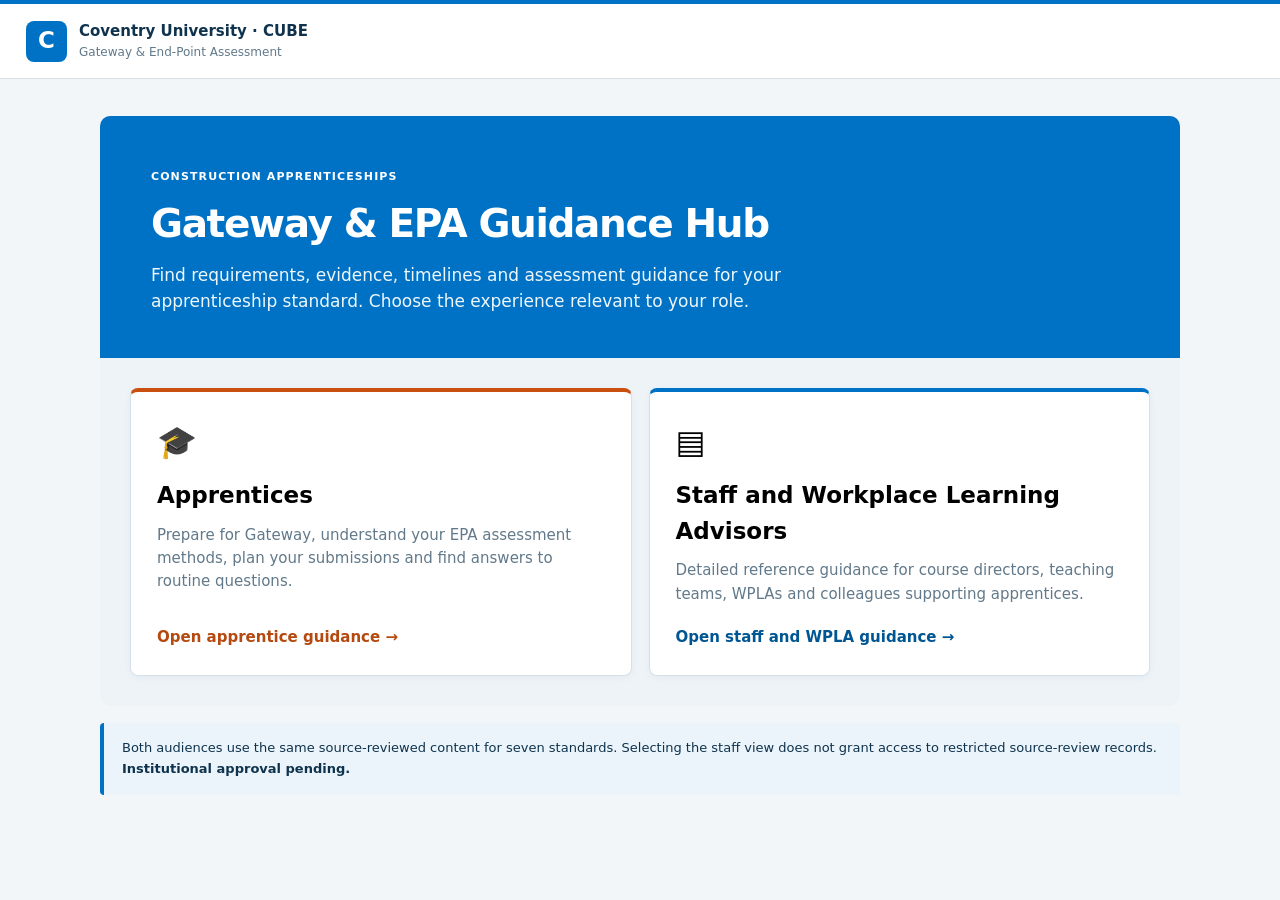
==== commit ab09531e: "Add files via upload" ====
--- a/index.html
+++ b/index.html
@@ -1,4398 +1,19 @@
-<!DOCTYPE html>
+<!doctype html>
 <html lang="en-GB">
 <head>
-  <meta charset="UTF-8" />
-  <meta name="viewport" content="width=device-width, initial-scale=1.0, maximum-scale=5.0" />
-  <title>Coventry University CUBE Construction Apprenticeships | EPA &amp; Gateway Guidance Hub</title>
-
-  <!-- Google Fonts: Inter & JetBrains Mono for technical ST reference codes -->
-  <link rel="preconnect" href="https://fonts.googleapis.com" />
-  <link rel="preconnect" href="https://fonts.gstatic.com" crossorigin />
-  <link href="https://fonts.googleapis.com/css2?family=Inter:wght@400;500;600;700;800&family=JetBrains+Mono:wght@500;600;700&display=swap" rel="stylesheet" />
-
-  <!-- Tailwind CSS CDN -->
-  <script src="https://cdn.tailwindcss.com"></script>
+  <meta charset="utf-8">
+  <meta name="viewport" content="width=device-width, initial-scale=1">
+  <meta name="robots" content="noindex">
+  <title>Opening CUBE Gateway &amp; EPA Guidance Hub</title>
+  <meta http-equiv="refresh" content="0; url=./site/">
   <script>
-    tailwind.config = {
-      theme: {
-        extend: {
-          fontFamily: {
-            sans: ['Inter', 'system-ui', '-apple-system', 'sans-serif'],
-            mono: ['JetBrains Mono', 'monospace'],
-          },
-          colors: {
-            cu: {
-              navy: '#002B49',     /* Deep Coventry University Navy */
-              dark: '#001F36',     /* Ultra-deep header/footer navy */
-              blue: '#005DAA',     /* Coventry University Primary Blue */
-              mid: '#00427A',      /* Mid-tone sidebar gradient blue */
-              sky: '#009FE3',      /* Coventry University Sky/Azure Accent */
-              ice: '#E6F4FC',      /* Soft Coventry ice tint */
-              canvas: '#F4F7FA',   /* Right viewport cool alabaster */
-            },
-            amber: {
-              400: '#fbbf24',
-              500: '#f59e0b',
-              600: '#d97706',
-            }
-          }
-        }
-      }
-    };
+    // Preserve standard, role, pathway, and section in existing bookmarked links.
+    window.location.replace('./site/' + window.location.search + window.location.hash);
   </script>
-
-  <!-- React 18 & ReactDOM 18 UMD -->
-  <script crossorigin src="https://unpkg.com/react@18/umd/react.production.min.js"></script>
-  <script crossorigin src="https://unpkg.com/react-dom@18/umd/react-dom.production.min.js"></script>
-
-  <!-- Babel Standalone for in-browser JSX compilation (No Node build step required) -->
-  <script src="https://unpkg.com/@babel/standalone/babel.min.js"></script>
-
-  <!-- Lucide Icons UMD -->
-  <script src="https://unpkg.com/lucide@latest/dist/umd/lucide.min.js"></script>
-
-  <style>
-    /* Subtle architectural grid texture for high-contrast Coventry Navy hero banners */
-    .blueprint-grid {
-      background-image:
-        linear-gradient(to right, rgba(0, 159, 227, 0.08) 1px, transparent 1px),
-        linear-gradient(to bottom, rgba(0, 159, 227, 0.08) 1px, transparent 1px);
-      background-size: 24px 24px;
-    }
-
-    /* Search term highlight styling */
-    mark.search-hl {
-      background-color: #fef08a;
-      color: #002B49;
-      padding: 0 2px;
-      border-radius: 3px;
-      font-weight: 700;
-    }
-
-    /* Hide horizontal scrollbar on mobile/tablet tab strips while preserving touch swipe */
-    .no-scrollbar::-webkit-scrollbar {
-      display: none;
-    }
-    .no-scrollbar {
-      -ms-overflow-style: none;
-      scrollbar-width: none;
-    }
-
-    /* Custom subtle scrollbar for light right viewport */
-    .pane-scroll::-webkit-scrollbar {
-      width: 6px;
-      height: 6px;
-    }
-    .pane-scroll::-webkit-scrollbar-track {
-      background: transparent;
-    }
-    .pane-scroll::-webkit-scrollbar-thumb {
-      background: #cbd5e1;
-      border-radius: 9999px;
-    }
-    .pane-scroll::-webkit-scrollbar-thumb:hover {
-      background: #94a3b8;
-    }
-
-    /* Custom dark scrollbar for Coventry Blue left sidebar */
-    .sidebar-scroll::-webkit-scrollbar {
-      width: 5px;
-    }
-    .sidebar-scroll::-webkit-scrollbar-track {
-      background: rgba(0, 31, 54, 0.4);
-    }
-    .sidebar-scroll::-webkit-scrollbar-thumb {
-      background: rgba(0, 159, 227, 0.35);
-      border-radius: 9999px;
-    }
-    .sidebar-scroll::-webkit-scrollbar-thumb:hover {
-      background: rgba(0, 159, 227, 0.6);
-    }
-
-    /* Fallback print styles if user triggers browser Ctrl+P directly on main page */
-    @media print {
-      body * {
-        visibility: hidden;
-      }
-      #a4-printable-sheet,
-      #a4-printable-sheet * {
-        visibility: visible;
-      }
-      #a4-printable-sheet {
-        position: fixed;
-        left: 0;
-        top: 0;
-        width: 210mm;
-        min-height: 297mm;
-        margin: 0;
-        padding: 10mm;
-        background: white !important;
-        box-shadow: none !important;
-      }
-    }
-  </style>
-</head>
-<body class="bg-cu-canvas text-slate-800 antialiased selection:bg-cu-sky/25 selection:text-cu-navy lg:overflow-hidden overflow-x-hidden">
-  <div id="root"></div>
-
-  <script type="text/babel">
-    const { useState, useMemo, useEffect, useRef } = React;
-
-    // Official Coventry University Better Futures SharePoint URL
-    const CU_SHAREPOINT_URL =
-      'https://livecoventryac.sharepoint.com/sites/BetterFuturesApprenticeships/SitePages/Apprenticeship-essentials.aspx?csf=1&web=1&share=ESZqrfLxt3VLivwnCO9NSdgBXLqdZA_QrFvbzFNjomKS6w&e=y9XAcr';
-
-    // =========================================================================
-    // 1. LUCIDE ICON REACT ADAPTER (Zero DOM-mutation conflicts with React)
-    // =========================================================================
-    const LucideIcon = ({ name, className = "w-4 h-4", strokeWidth = 2 }) => {
-      const iconNode =
-        window.lucide && window.lucide.icons && Array.isArray(window.lucide.icons[name])
-          ? window.lucide.icons[name]
-          : null;
-
-      if (!iconNode) {
-        return (
-          <svg
-            className={className}
-            viewBox="0 0 24 24"
-            fill="none"
-            stroke="currentColor"
-            strokeWidth={strokeWidth}
-            strokeLinecap="round"
-            strokeLinejoin="round"
-            aria-hidden="true"
-          >
-            <circle cx="12" cy="12" r="9" />
-          </svg>
-        );
-      }
-
-      return (
-        <svg
-          className={className}
-          viewBox="0 0 24 24"
-          fill="none"
-          stroke="currentColor"
-          strokeWidth={strokeWidth}
-          strokeLinecap="round"
-          strokeLinejoin="round"
-          aria-hidden="true"
-        >
-          {iconNode.map(([tag, attrs], index) =>
-            React.createElement(tag, { key: index, ...attrs })
-          )}
-        </svg>
-      );
-    };
-
-    // =========================================================================
-    // 2. VERIFIED EPAO DIRECTORY DATA (Skills England Approved Organisations)
-    // =========================================================================
-    const EPAO_DIRECTORY = {
-      ciob: {
-        id: 'ciob',
-        shortName: 'CIOB',
-        fullName: 'The Chartered Institute of Building (CIOB)',
-        epaoCode: 'EPA0159',
-        specialism: 'Site Supervision, Site Management, Design & Construction Management, and Quantity Surveying',
-        handbookTitle: 'CIOB End-Point Assessment Apprentice Handbook & FAQs',
-        portalName: 'CIOB Rogo Test Platform & EPA Portal',
-        url: 'https://www.ciob.org/learning/apprenticeships',
-        supportNote: 'Provides mock test guidance, Appendix A KSB mapping templates, and direct progression to TechCIOB or MCIOB chartered status.'
-      },
-      rics: {
-        id: 'rics',
-        shortName: 'RICS',
-        fullName: 'Royal Institution of Chartered Surveyors (RICS)',
-        epaoCode: 'EPA0055',
-        specialism: 'Chartered Surveyor (ST0331) Integrated APC & Quantity Surveying Pathways',
-        handbookTitle: 'RICS Chartered End-Point Assessment Apprentice Handbook',
-        portalName: 'RICS Assessment Platform (ARC)',
-        url: 'https://www.rics.org/join-rics/apprenticeships',
-        supportNote: 'Delivers your dual-purpose EPA and Assessment of Professional Competence (APC), leading directly to MRICS Chartered Surveyor status.'
-      },
-      pearson: {
-        id: 'pearson',
-        shortName: 'Pearson',
-        fullName: 'Pearson Education Ltd',
-        epaoCode: 'EPA0001',
-        specialism: 'Level 4 & Level 6 Construction Built Environment Standards',
-        handbookTitle: 'Pearson Construction Built Environment EPA Specifications',
-        portalName: 'Pearson ACE360 / EPA Pro Portal',
-        url: 'https://qualifications.pearson.com/en/qualifications/end-point-assessments.html',
-        supportNote: 'Publishes sample knowledge questions, Pass/Distinction grading matrices, and Gateway readiness checklists.'
-      },
-      nocn: {
-        id: 'nocn',
-        shortName: 'NOCN',
-        fullName: 'NOCN Group (National Open College Network)',
-        epaoCode: 'EPA0016',
-        specialism: 'Construction Site Supervision, Quantity Surveying Technician & Design/Build',
-        handbookTitle: 'NOCN Construction Sector End-Point Assessment Guidance',
-        portalName: 'NOCN vLearn & EPA Assessment Portal',
-        url: 'https://www.nocn.org.uk/construction-epa/',
-        supportNote: 'Provides remote invigilated testing, Gateway readiness clinics, and structured feedback within 7 working days.'
-      },
-      cityguilds: {
-        id: 'cityguilds',
-        shortName: 'City & Guilds',
-        fullName: 'City & Guilds of London Institute',
-        epaoCode: 'EPA0008',
-        specialism: 'Construction & Built Environment Technical Standards',
-        handbookTitle: 'City & Guilds Getting Ready for End-Point Assessment Guide',
-        portalName: 'City & Guilds EPA Partnership Portal',
-        url: 'https://www.cityandguilds.com/apprenticeships/endpoint-assessment-service/getting-ready-for-end-point-assessment',
-        supportNote: 'Offers apprentice preparation videos for remote and face-to-face assessments plus clear grading criterion breakdowns.'
-      }
-    };
-
-    // =========================================================================
-    // 3. VERIFIED SKILLS ENGLAND (FORMERLY IfATE) STANDARDS DATASET
-    // =========================================================================
-    const STANDARDS_DATA = [
-      // -----------------------------------------------------------------------
-      // LEVEL 4 STANDARD 1: ST0048
-      // -----------------------------------------------------------------------
-      {
-        id: 'st0048',
-        code: 'ST0048',
-        title: 'Construction Site Supervisor',
-        level: 4,
-        levelBadge: 'Level 4 Higher Apprenticeship',
-        route: 'Construction and the Built Environment',
-        typicalDuration: '36 Months',
-        epaWindow: '6 Months',
-        epaWindowMonths: 6,
-        eqaProvider: 'Ofqual',
-        professionalRecognition: ['TechCIOB (Chartered Institute of Building)', 'EngTech (Engineering Council)', 'LICWCI'],
-        overview:
-          'As a Construction Site Supervisor apprentice, you supervise specialist trade contractors, uphold site health, safety and environmental compliance, coordinate daily programmes, and ensure build quality on residential, commercial, or infrastructure projects.',
-        gatewayRequirements: [
-          {
-            id: 'st0048-gw-1',
-            category: 'Mandated Qualification',
-            title: 'Level 4 HNC in Construction and the Built Environment',
-            mandatory: true,
-            detail: 'You must achieve a Level 4 Higher National Certificate (HNC) in Construction and the Built Environment (or an approved equivalent Level 4 qualification) before entering Gateway.',
-            sourceSnippet: 'ST0048 Gateway: Mandated Level 4 HNC in Construction and the Built Environment certificated prior to Gateway.'
-          },
-          {
-            id: 'st0048-gw-2',
-            category: 'Site Safety Certificate',
-            title: 'CITB Site Safety Plus — SSSTS Certificate',
-            mandatory: true,
-            detail: 'You must hold a valid Site Supervision Safety Training Scheme (SSSTS) certificate from CITB Site Safety Plus demonstrating statutory site safety supervision competence.',
-            sourceSnippet: 'ST0048 Gateway: Apprentices must hold a valid CITB Site Supervision Safety Training Scheme (SSSTS) certificate.'
-          },
-          {
-            id: 'st0048-gw-3',
-            category: 'English & Maths',
-            title: 'Level 2 English and Mathematics',
-            mandatory: true,
-            detail: 'You need Level 2 English and Mathematics (GCSE Grade 4/C or above, or Functional Skills Level 2) achieved prior to Gateway.',
-            sourceSnippet: 'ST0048 Gateway: Level 2 English and Mathematics required prior to taking End-Point Assessment.'
-          },
-          {
-            id: 'st0048-gw-4',
-            category: 'Portfolio & Employer Sign-Off',
-            title: 'Employer Readiness Sign-Off & Gateway Portfolio',
-            mandatory: true,
-            detail: 'Your employer and training provider sign the Gateway Declaration confirming you are consistently working at Level 4, supported by an authenticated workplace Portfolio of Evidence (and Summary of Experience) for your Professional Discussion.',
-            sourceSnippet: 'ST0048 Gateway: Employer confirms occupational competence and submits completed portfolio to inform the Professional Discussion.'
-          }
-        ],
-        epaMethods: [
-          {
-            id: 'st0048-epa-1',
-            number: 1,
-            title: 'Online Knowledge Test',
-            format: 'Computer-based, closed-book multiple-choice & scenario exam',
-            durationOrLength: '20 Questions (Closed-Book)',
-            wordCountSpec: '20 MCQs (Knowledge & Scenario-Based)',
-            toleranceRule: 'Closed-book invigilated conditions (1 mark per correct answer, 4 options per question); normally completed in Month 1 post-Gateway.',
-            timing: 'Month 1 Post-Gateway',
-            gradingScale: 'Fail / Pass / Distinction',
-            resitRule: 'Must be passed within the 6-month EPA period. If failed, a resit is permitted using a fresh question set.',
-            keyFocusAreas: [
-              'CDM Regulations 2015, risk assessments, method statements (RAMS), and statutory site safety law',
-              'Construction technology, temporary works coordination, and quality inspection plans (ITPs)',
-              'Short-term programming, resource allocation, and environmental waste/pollution control'
-            ],
-            sourceSnippet: 'ST0048/AP01 Method 1: Computer-based closed-book test consisting of 20 multiple-choice knowledge and scenario-based questions.'
-          },
-          {
-            id: 'st0048-epa-2',
-            number: 2,
-            title: 'Work-Based Site Supervision Project & Report',
-            format: 'Post-Gateway workplace project presented as a structured technical report',
-            durationOrLength: 'Typical 3 Months (Submit by Max Month 4)',
-            wordCountSpec: '2,500 Words (±10% tolerance)',
-            toleranceRule: '±10% word count tolerance (2,250–2,750 words). Appendices, RAMS, programmes, and diagrams are excluded from the word count.',
-            timing: 'Months 1–4 Post-Gateway',
-            gradingScale: 'Fail / Pass / Distinction',
-            resitRule: 'Compiled post-Gateway and submitted within a maximum of 4 months. Retake permitted within the 6-month EPA period if required.',
-            keyFocusAreas: [
-              'Planning, supervising, and coordinating a live package of site works safely and to quality standards',
-              'Managing subcontractor interfaces, resolving technical site queries (RFIs), and mitigating programme delays',
-              'Mandatory appendix mapping report evidence directly against ST0048 Knowledge, Skills, and Behaviours (KSBs)'
-            ],
-            sourceSnippet: 'ST0048/AP01 Method 2: 2,500-word written report (±10% tolerance) compiled post-Gateway and submitted within max 4 months.'
-          },
-          {
-            id: 'st0048-epa-3',
-            number: 3,
-            title: 'Professional Discussion',
-            format: 'Structured 1-to-1 competency interview with an Independent Assessor',
-            durationOrLength: '60 Minutes (+10% assessor discretion)',
-            wordCountSpec: 'Underpinned by Portfolio & Summary of Experience',
-            toleranceRule: 'Assessor may extend duration by up to 10% (6 minutes) solely to allow completion of a final answer.',
-            timing: 'By End of Month 5 Post-Gateway (Month 6 for resits)',
-            gradingScale: 'Fail / Pass / Distinction',
-            resitRule: 'Ideally taken and achieved by the end of Month 5; Month 6 is reserved for any required resits or retakes.',
-            keyFocusAreas: [
-              'Leadership of site teams, toolbox talks, conflict resolution, and health & safety culture',
-              'Quality assurance, snagging, handover procedures, and sustainable site practices',
-              'Ethical conduct, equality, diversity and inclusion (EDI), and Continuing Professional Development (CPD)'
-            ],
-            sourceSnippet: 'ST0048/AP01 Method 3: 60-minute Professional Discussion (+10% discretion) ideally achieved by end of Month 5.'
-          }
-        ],
-        timelineSteps: [
-          {
-            stepNumber: 1,
-            phase: 'Months 1–36',
-            title: 'On-Programme & Gateway Preparation',
-            timingBadge: '36 Months Typical',
-            summary: 'Complete your Level 4 HNC, pass your CITB SSSTS course, log your off-the-job training hours, and collect authenticated site evidence into your portfolio.',
-            deliverables: ['Level 4 HNC modules', 'CITB SSSTS certificate', 'Portfolio mapped to ST0048 KSBs'],
-            tips: 'Save signed daily diaries, toolbox talk logs, quality checksheets, and programme look-aheads as you go rather than waiting until Month 34.'
-          },
-          {
-            stepNumber: 2,
-            phase: 'Day Zero',
-            title: 'Gateway Submission & EPAO Approval',
-            timingBadge: 'Gateway Sign-Off',
-            summary: 'You, your employer, and your training provider sign the Gateway Agreement. All mandatory certificates and your portfolio are uploaded to your EPAO.',
-            deliverables: ['Signed Gateway Declaration', 'HNC & SSSTS certificates', 'English & Maths Level 2 proof', 'Gateway Portfolio'],
-            tips: 'Check that every KSB mapped to the Professional Discussion has clear, employer-authenticated evidence in your portfolio.'
-          },
-          {
-            stepNumber: 3,
-            phase: 'Month 1 Post-Gateway',
-            title: 'EPA Component 1: Online Knowledge Test',
-            timingBadge: '20 MCQs Closed-Book',
-            summary: 'Sit your invigilated computer-based knowledge test covering site safety legislation, construction technology, quality control, and site planning.',
-            deliverables: ['Invigilated 20-question online test', 'Pass/Distinction grade confirmation'],
-            tips: 'Revise CDM 2015 duty-holder responsibilities, temporary works roles (TWC/TWS), and environmental permit rules.'
-          },
-          {
-            stepNumber: 4,
-            phase: 'Months 1–4 Post-Gateway',
-            title: 'EPA Component 2: Work-Based Project Report',
-            timingBadge: '2,500 Words (±10%)',
-            summary: 'Deliver a real site supervision project approved by your employer (typical 3 months) and submit your 2,500-word report to the EPAO by the end of Month 4.',
-            deliverables: ['2,500-word project report', 'Employer authenticity declaration', 'KSB mapping appendix'],
-            tips: 'Stay strictly within 2,250–2,750 words and place annotated site programmes, RAMS extracts, and photos in labelled appendices.'
-          },
-          {
-            stepNumber: 5,
-            phase: 'Month 5 Post-Gateway',
-            title: 'EPA Component 3: Professional Discussion',
-            timingBadge: '60 Mins Interview',
-            summary: 'Take part in a structured 60-minute discussion with your Independent Assessor exploring your portfolio, supervisory decisions, and site leadership.',
-            deliverables: ['60-minute recorded interview', 'Final component grade'],
-            tips: 'Use the STAR method (Situation, Task, Action, Result) and keep your indexed portfolio open for quick reference.'
-          },
-          {
-            stepNumber: 6,
-            phase: 'Month 6 Post-Gateway',
-            title: 'Certification & TechCIOB / EngTech Recognition',
-            timingBadge: '6-Month EPA Window Complete',
-            summary: 'Following EPAO moderation, you receive your Apprenticeship Certificate (Pass or Distinction), unlocking TechCIOB or EngTech professional registration.',
-            deliverables: ['Official Apprenticeship Certificate', 'Professional body membership application'],
-            tips: 'Month 6 also acts as your built-in buffer window if any single assessment component requires a resit or retake.'
-          }
-        ],
-        officialResources: [
-          {
-            title: 'Skills England: ST0048 Occupational Standard',
-            type: 'Official Standard',
-            url: 'https://skillsengland.education.gov.uk/apprenticeship-standards/st0048',
-            description: 'Official occupational duties, KSB statements, and professional recognition alignment for ST0048.'
-          },
-          {
-            title: 'Skills England: ST0048/AP01 End-Point Assessment Plan (PDF)',
-            type: 'Official EPA Plan',
-            url: 'https://skillsengland.education.gov.uk/media/5168/st0048_construction_site_supervisor_l4_ap_for_publication_02092019.pdf',
-            description: 'Full assessment plan detailing the 20-question test, 2,500-word project report, and grading descriptors.'
-          },
-          {
-            title: 'CITB Site Safety Plus — SSSTS Course Guidance',
-            type: 'Mandatory Gateway Cert',
-            url: 'https://www.citb.co.uk/courses-tests/site-safety-plus-ssp-courses',
-            description: 'Official CITB guidance on the mandatory 2-day Site Supervision Safety Training Scheme (SSSTS).'
-          }
-        ],
-        epaoIds: ['ciob', 'pearson', 'nocn', 'cityguilds']
-      },
-
-      // -----------------------------------------------------------------------
-      // LEVEL 4 STANDARD 2: ST0049
-      // -----------------------------------------------------------------------
-      {
-        id: 'st0049',
-        code: 'ST0049',
-        legacyNote: 'Official Skills England Reference: ST0049 (ST0046 refers to Civil Engineering Senior Technician)',
-        title: 'Construction Quantity Surveying Technician',
-        level: 4,
-        levelBadge: 'Level 4 Higher Apprenticeship',
-        route: 'Construction and the Built Environment',
-        typicalDuration: '36 Months',
-        epaWindow: '6 Months',
-        epaWindowMonths: 6,
-        eqaProvider: 'Ofqual',
-        professionalRecognition: ['AssocRICS (Royal Institution of Chartered Surveyors)', 'TechCIOB', 'ICES Technician'],
-        overview:
-          'As a Construction Quantity Surveying Technician apprentice, you monitor and control costs and contracts on construction projects—assisting with cost budgets, taking off quantities (NRM1/NRM2), subcontractor procurement, interim valuations, and dispute mitigation records.',
-        gatewayRequirements: [
-          {
-            id: 'st0049-gw-1',
-            category: 'Mandated Qualification',
-            title: 'Level 4 HNC / HTQ in Construction & Quantity Surveying',
-            mandatory: true,
-            detail: 'You must achieve an approved Level 4 qualification in Construction and the Built Environment / Quantity Surveying (such as a Pearson BTEC Level 4 HNC or CertHE) prior to Gateway.',
-            sourceSnippet: 'ST0049 Gateway: Mandated Level 4 qualification in Construction and the Built Environment achieved prior to Gateway.'
-          },
-          {
-            id: 'st0049-gw-2',
-            category: 'Site Safety Certificate',
-            title: 'CITB Site Safety Plus — SSSTS or Health & Safety Certificate',
-            mandatory: true,
-            detail: 'You must hold a valid CITB Site Supervision Safety Training Scheme (SSSTS) or approved site health and safety certificate specified in the assessment plan.',
-            sourceSnippet: 'ST0049 Gateway: Valid CITB site safety qualification required prior to entering the End-Point Assessment period.'
-          },
-          {
-            id: 'st0049-gw-3',
-            category: 'English & Maths',
-            title: 'Level 2 English and Mathematics',
-            mandatory: true,
-            detail: 'Level 2 English and Mathematics must be achieved prior to taking End-Point Assessment.',
-            sourceSnippet: 'ST0049 Gateway: Apprentices without Level 2 English and Maths will need to achieve this level prior to taking the EPA.'
-          },
-          {
-            id: 'st0049-gw-4',
-            category: 'Portfolio & Summary of Experience',
-            title: 'Commercial Portfolio, Summary of Experience & Employer Sign-Off',
-            mandatory: true,
-            detail: 'Your employer confirms you are consistently working at Level 4, and you submit an authenticated portfolio of evidence alongside a Summary of Experience to inform your Professional Discussion.',
-            sourceSnippet: 'ST0049/AP01 Gateway: Employer confirms readiness and apprentice submits portfolio and Summary of Experience.'
-          }
-        ],
-        epaMethods: [
-          {
-            id: 'st0049-epa-1',
-            number: 1,
-            title: 'Online Knowledge Test',
-            format: 'Computer-based, closed-book commercial & technical exam',
-            durationOrLength: '20 Questions (Closed-Book)',
-            wordCountSpec: '20 MCQs (Knowledge & Scenario-Based)',
-            toleranceRule: 'Closed-book invigilated computer-based exam; normally completed in Month 1 post-Gateway.',
-            timing: 'Month 1 Post-Gateway',
-            gradingScale: 'Fail / Pass / Distinction',
-            resitRule: 'Resits permitted within the 6-month EPA period using a fresh question set.',
-            keyFocusAreas: [
-              'RICS New Rules of Measurement (NRM1 & NRM2) quantification and cost estimating principles',
-              'Standard forms of construction contract (JCT & NEC4), payment notices, and interim valuations',
-              'Tendering procedures, specialist contractor procurement, and construction health & safety law'
-            ],
-            sourceSnippet: 'ST0049/AP01 Method 1: Computer-based closed-book test consisting of 20 multiple-choice knowledge and scenario-based questions.'
-          },
-          {
-            id: 'st0049-epa-2',
-            number: 2,
-            title: 'Commercial Work-Based Project Report',
-            format: 'Post-Gateway commercial case project written report',
-            durationOrLength: 'Typical 3 Months (Submit within 3 Months of EPA Start)',
-            wordCountSpec: '2,500 Words (±10% tolerance)',
-            toleranceRule: '±10% word count tolerance (2,250–2,750 words). Bills of quantities, valuation spreadsheets, and schedules excluded.',
-            timing: 'Months 1–3 Post-Gateway',
-            gradingScale: 'Fail / Pass / Distinction',
-            resitRule: 'Compiled post-Gateway and submitted to the EPAO within 3 months of the EPA start date. Retake allowed within the 6-month period.',
-            keyFocusAreas: [
-              'Preparing a tender comparison, cost budget update, subcontractor package procurement, or valuation schedule',
-              'Evaluating commercial risks, value engineering options, and contractual change/variation records',
-              'Demonstrating commercial accuracy, audit trails, and KSB mapping appendix'
-            ],
-            sourceSnippet: 'ST0049/AP01 Method 2: Work-based project compiled post-Gateway (2,500 words ±10%) and submitted within 3 months of EPA start date.'
-          },
-          {
-            id: 'st0049-epa-3',
-            number: 3,
-            title: 'Professional Discussion',
-            format: 'Structured 1-to-1 interview with an Independent Assessor',
-            durationOrLength: '60 Minutes (+10% assessor discretion)',
-            wordCountSpec: 'Underpinned by Portfolio & Summary of Experience',
-            toleranceRule: 'Up to 10% extra time (6 minutes) at assessor discretion to allow completion of your final answer.',
-            timing: 'By End of Month 4 Post-Gateway (Months 5–6 for resits)',
-            gradingScale: 'Fail / Pass / Distinction',
-            resitRule: 'Ideally taken and achieved by the end of Month 4; Months 5 and 6 allow for any resits or retakes within the 6-month EPA period.',
-            keyFocusAreas: [
-              'Cost control, cash-flow forecasting, valuation of progress, and variation records',
-              'Ethical commercial practice, conflict avoidance, and collaborative teamwork',
-              'Continuing Professional Development (CPD), sustainability awareness, and innovation'
-            ],
-            sourceSnippet: 'ST0049/AP01 Method 3: 60-minute Professional Discussion (+10% discretion) ideally achieved by end of Month 4; Months 5–6 for resits.'
-          }
-        ],
-        timelineSteps: [
-          {
-            stepNumber: 1,
-            phase: 'Months 1–36',
-            title: 'On-Programme & Commercial Portfolio Build',
-            timingBadge: '36 Months Typical',
-            summary: 'Complete your Level 4 HNC/HTQ, gain CITB safety certification, and compile an authenticated portfolio of take-offs, tender comparisons, valuations, and cost reports.',
-            deliverables: ['Level 4 HNC / HTQ qualification', 'CITB safety certificate', 'Redacted commercial portfolio'],
-            tips: 'Redact sensitive client or subcontractor pricing figures with your line manager before uploading portfolio evidence.'
-          },
-          {
-            stepNumber: 2,
-            phase: 'Day Zero',
-            title: 'Gateway Submission & Verification',
-            timingBadge: 'Gateway Sign-Off',
-            summary: 'Your employer and training provider confirm you meet all ST0049 KSBs and submit your HNC, safety certificate, English & Maths, portfolio, and Summary of Experience.',
-            deliverables: ['Gateway Declaration', 'HNC & Safety certificates', 'Portfolio & Summary of Experience'],
-            tips: 'Note that ST0049 has a tight 3-month project submission target—agree your commercial project topic with your employer before Day Zero.'
-          },
-          {
-            stepNumber: 3,
-            phase: 'Month 1 Post-Gateway',
-            title: 'EPA Component 1: Online Knowledge Test',
-            timingBadge: '20 MCQs Closed-Book',
-            summary: 'Complete your invigilated 20-question online exam testing NRM measurement rules, JCT/NEC4 contracts, procurement, cost control, and safety.',
-            deliverables: ['20-question online exam', 'Component 1 grade'],
-            tips: 'Review Construction Act payment notice and pay-less notice timelines alongside NRM1 vs NRM2 rules.'
-          },
-          {
-            stepNumber: 4,
-            phase: 'Months 1–3 Post-Gateway',
-            title: 'EPA Component 2: Commercial Project Report',
-            timingBadge: '2,500 Words (Max Month 3)',
-            summary: 'Deliver a live commercial task (such as a subcontractor procurement package or cost-control report) and submit your 2,500-word report within 3 months of EPA start.',
-            deliverables: ['2,500-word project report', 'Take-off/valuation appendices', 'Employer sign-off'],
-            tips: 'Explain the commercial rationale behind your recommendations—Distinction candidates critically compare alternative procurement or cost options.'
-          },
-          {
-            stepNumber: 5,
-            phase: 'Month 4 Post-Gateway',
-            title: 'EPA Component 3: Professional Discussion',
-            timingBadge: '60 Mins Interview',
-            summary: 'Attend a 60-minute structured discussion with an Independent Assessor exploring your Summary of Experience, commercial judgement, ethics, and conflict avoidance.',
-            deliverables: ['60-minute assessment interview', 'Component 3 grade'],
-            tips: 'Prepare clear examples showing how accurate site/commercial records helped prevent or resolve a subcontractor dispute.'
-          },
-          {
-            stepNumber: 6,
-            phase: 'Months 5–6 Post-Gateway',
-            title: 'Certification & AssocRICS / TechCIOB Progression',
-            timingBadge: '6-Month EPA Window Complete',
-            summary: 'Receive your Level 4 Apprenticeship Certificate (with Months 5–6 available if any resit is needed) and unlock AssocRICS, TechCIOB, or Level 6 Degree Apprenticeship progression.',
-            deliverables: ['Apprenticeship Certificate', 'AssocRICS / TechCIOB eligibility'],
-            tips: 'If progressing onto Level 6 ST0045 or ST0331, retain your EPA portfolio as evidence for Recognition of Prior Learning (RPL).'
-          }
-        ],
-        officialResources: [
-          {
-            title: 'Skills England: ST0049 Construction Quantity Surveying Technician Standard',
-            type: 'Official Standard',
-            url: 'https://skillsengland.education.gov.uk/apprenticeship-standards/st0049-v1-1',
-            description: 'Official ST0049 Version 1.1 occupational duties, KSB statements, and entry requirements.'
-          },
-          {
-            title: 'Skills England: ST0049/AP01 End-Point Assessment Plan (PDF)',
-            type: 'Official EPA Plan',
-            url: 'https://skillsengland.education.gov.uk/media/3263/st0049_construction-quantity-surveying-technician_l4_ap-for-publication_28062019.pdf',
-            description: 'Official assessment plan detailing the 20-question test, 3-month project window, and Month 4 discussion target.'
-          },
-          {
-            title: 'RICS Apprenticeships & AssocRICS Progression Guidance',
-            type: 'Professional Recognition',
-            url: 'https://www.rics.org/join-rics/apprenticeships',
-            description: 'Guidance on Associate RICS (AssocRICS) membership and progressing to a Chartered Surveyor degree apprenticeship.'
-          }
-        ],
-        epaoIds: ['ciob', 'pearson', 'nocn', 'cityguilds']
-      },
-
-      // -----------------------------------------------------------------------
-      // LEVEL 4 STANDARD 3: ST0043
-      // -----------------------------------------------------------------------
-      {
-        id: 'st0043',
-        code: 'ST0043',
-        title: 'Construction Design and Build Technician',
-        level: 4,
-        levelBadge: 'Level 4 Higher Apprenticeship',
-        route: 'Construction and the Built Environment',
-        typicalDuration: '36 Months',
-        epaWindow: '6 Months',
-        epaWindowMonths: 6,
-        eqaProvider: 'Ofqual',
-        professionalRecognition: ['TechCIOB (Chartered Institute of Building)', 'Associate of CIAT (Architectural Technologists)'],
-        overview:
-          'As a Construction Design and Build Technician apprentice, you develop technical construction drawings, coordinate Building Information Modelling (BIM) data, check UK Building Regulations and CDM 2015 designer duties, and resolve buildability challenges between design and site teams.',
-        gatewayRequirements: [
-          {
-            id: 'st0043-gw-1',
-            category: 'Mandated Qualification',
-            title: 'Level 4 HNC in Construction and the Built Environment (Design / Architectural)',
-            mandatory: true,
-            detail: 'You must achieve a Level 4 HNC in Construction and the Built Environment (or approved equivalent Level 4 technical design qualification) prior to Gateway.',
-            sourceSnippet: 'ST0043 Gateway: Mandated Level 4 HNC in Construction and the Built Environment achieved prior to Gateway.'
-          },
-          {
-            id: 'st0043-gw-2',
-            category: 'Project Scope Agreement',
-            title: 'Agreed Post-Gateway Project Title, Scope & Summary',
-            mandatory: true,
-            detail: 'The subject, title, and scope of your post-Gateway Design & Build project must be formally agreed with the EPAO at Gateway alongside a submitted project summary.',
-            sourceSnippet: 'ST0043 Gateway: For the project with Q&A, the project title and scope must be agreed with the EPAO at Gateway and a project summary submitted.'
-          },
-          {
-            id: 'st0043-gw-3',
-            category: 'English & Maths',
-            title: 'Level 2 English and Mathematics',
-            mandatory: true,
-            detail: 'Achievement of Level 2 English and Mathematics qualifications in line with apprenticeship funding rules prior to Gateway.',
-            sourceSnippet: 'ST0043 Gateway: Must have achieved English and mathematics qualifications in line with apprenticeship funding rules.'
-          },
-          {
-            id: 'st0043-gw-4',
-            category: 'Portfolio of Evidence',
-            title: 'Design & Technical Portfolio of Evidence',
-            mandatory: true,
-            detail: 'Compiled on-programme and submitted at Gateway to underpin your 60-minute Professional Discussion (evidencing CAD/BIM workflows, regulatory checks, sustainability, and site inspections).',
-            sourceSnippet: 'ST0043 Gateway: Compile a portfolio of evidence before the EPA gateway to underpin the professional discussion.'
-          }
-        ],
-        epaMethods: [
-          {
-            id: 'st0043-epa-1',
-            number: 1,
-            title: 'Multiple-Choice Knowledge Test',
-            format: 'Computer-based, closed-book exam (30 MCQs, 4 options each)',
-            durationOrLength: '45 Minutes (30 Questions)',
-            wordCountSpec: '30 Multiple-Choice Questions (Min 7 days notice)',
-            toleranceRule: 'Closed-book computer-based test; no reference materials permitted.',
-            timing: 'Month 1 Post-Gateway',
-            gradingScale: 'Fail / Pass / Merit / Distinction',
-            resitRule: 'Resit permitted within the 6-month EPA period if failed, using a different question bank.',
-            keyFocusAreas: [
-              'UK Building Regulations (Approved Documents A–S), fire safety, and CDM 2015 Principal Designer duties',
-              'BIM / ISO 19650 Common Data Environments (CDE), clash detection, and CAD standards',
-              'Sustainable design principles, embodied carbon, thermal performance, and waste minimisation'
-            ],
-            sourceSnippet: 'ST0043 (v1.1) EPA Method 1: Computer-based closed-book test of 30 multiple-choice questions in 45 minutes.'
-          },
-          {
-            id: 'st0043-epa-2',
-            number: 2,
-            title: 'Design & Build Project Report with Q&A Session',
-            format: '16-week post-Gateway project report + structured Q&A with Independent Assessor',
-            durationOrLength: '16 Weeks Project + 30-Minute Q&A (Min 4 questions)',
-            wordCountSpec: '3,500 Words Maximum (±10% tolerance)',
-            toleranceRule: 'Maximum 3,500 words with ±10% tolerance. Drawings, schedules, and BIM exports in appendices excluded.',
-            timing: 'Weeks 1–16 Post-Gateway + Q&A in Month 5',
-            gradingScale: 'Fail / Pass / Merit / Distinction',
-            resitRule: 'Retake permitted within the 6-month EPA window; requires a reworked or new project scope agreed with the EPAO.',
-            keyFocusAreas: [
-              'Developing technical design solutions that solve real buildability, cost, or regulatory challenges',
-              'Managing digital design information, multidisciplinary coordination, and quality assurance',
-              'Defending technical design choices and sustainability trade-offs during the 30-minute Q&A'
-            ],
-            sourceSnippet: 'ST0043 (v1.1) EPA Method 2: 16 weeks to complete project (max 3,500 words ±10%) followed by a 30-minute Q&A with at least 4 questions.'
-          },
-          {
-            id: 'st0043-epa-3',
-            number: 3,
-            title: 'Professional Discussion Underpinned by Portfolio',
-            format: 'Structured interview with Independent Assessor (face-to-face or video)',
-            durationOrLength: '60 Minutes (Minimum 6 structured questions)',
-            wordCountSpec: 'Underpinned by Gateway Technical Portfolio',
-            toleranceRule: 'Conducted in a quiet, invigilated room or verified video environment; you may refer to your portfolio throughout.',
-            timing: 'Month 5 Post-Gateway (Month 6 for resits)',
-            gradingScale: 'Fail / Pass / Merit / Distinction',
-            resitRule: 'Resit available within the 6-month EPA period with fresh assessor questioning.',
-            keyFocusAreas: [
-              'Health & safety in design (CDM), sustainability, project management, and problem solving',
-              'Site inspection findings, technical communication with clients/contractors, and EDI',
-              'Continuing Professional Development (CPD) and workplace well-being'
-            ],
-            sourceSnippet: 'ST0043 (v1.1) EPA Method 3: 60-minute Professional Discussion with at least 6 questions underpinned by portfolio of evidence.'
-          }
-        ],
-        timelineSteps: [
-          {
-            stepNumber: 1,
-            phase: 'Months 1–36',
-            title: 'On-Programme & Technical Portfolio Development',
-            timingBadge: '36 Months Typical',
-            summary: 'Complete your Level 4 HNC, develop CAD/BIM coordination competence, and compile a structured portfolio of drawings, clash reports, RFIs, and site inspection notes.',
-            deliverables: ['Level 4 HNC qualification', 'CAD/BIM & regulatory evidence portfolio', 'CPD log'],
-            tips: 'Include "before and after" design coordination examples showing how you resolved a clash or Building Regulations issue.'
-          },
-          {
-            stepNumber: 2,
-            phase: 'Day Zero',
-            title: 'Gateway Submission & Project Scope Approval',
-            timingBadge: 'Gateway Sign-Off',
-            summary: 'Submit your HNC, English & Maths, and portfolio, and obtain formal EPAO sign-off on your post-Gateway Project Title, Scope, and Summary.',
-            deliverables: ['Gateway Declaration', 'Agreed Project Summary & Scope', 'Portfolio of Evidence'],
-            tips: 'Ensure your agreed project scope has genuine business benefit and lets you evidence digital design, regulation, and sustainability.'
-          },
-          {
-            stepNumber: 3,
-            phase: 'Month 1 Post-Gateway',
-            title: 'EPA Component 1: 30-Question MCQ Test',
-            timingBadge: '45 Mins Closed-Book',
-            summary: 'Take your 45-minute computer-based multiple-choice exam (with at least 7 days’ notice) covering Building Regulations, BIM, safety, and construction technology.',
-            deliverables: ['30-question closed-book test', 'Component 1 result'],
-            tips: 'Focus revision on Approved Document B (Fire Safety), Part L (Conservation of Fuel & Power), and ISO 19650 naming conventions.'
-          },
-          {
-            stepNumber: 4,
-            phase: 'Weeks 1–16 Post-Gateway',
-            title: 'EPA Component 2: Design Project Report & 30-Min Q&A',
-            timingBadge: '3,500 Words + 30m Q&A',
-            summary: 'Complete your design & build project over 16 weeks, submit your 3,500-word report (±10%), and complete a 30-minute Q&A session (at least 4 questions).',
-            deliverables: ['3,500-word technical report', 'Technical drawings/BIM appendices', '30-minute Q&A session'],
-            tips: 'Prepare a 1-page visual summary sheet of your design drawings so you can navigate quickly during the 30-minute Q&A.'
-          },
-          {
-            stepNumber: 5,
-            phase: 'Month 5 Post-Gateway',
-            title: 'EPA Component 3: Portfolio Professional Discussion',
-            timingBadge: '60 Mins (Min 6 Questions)',
-            summary: 'Complete a 60-minute structured discussion covering 8 core themes: H&S, sustainability, project management, problem solving, site inspection, communication, EDI, and CPD.',
-            deliverables: ['60-minute recorded discussion', 'Component 3 grade'],
-            tips: 'Prepare at least one strong portfolio example for each of the 8 named themes in the Skills England assessment plan.'
-          },
-          {
-            stepNumber: 6,
-            phase: 'Month 6 Post-Gateway',
-            title: 'Certification & TechCIOB / Associate CIAT Status',
-            timingBadge: '6-Month EPA Window Complete',
-            summary: 'Achieve your Level 4 Apprenticeship Certificate and apply for professional technician recognition with CIOB (TechCIOB) or CIAT (Associate CIAT).',
-            deliverables: ['Apprenticeship Certificate', 'TechCIOB / ACIAT eligibility'],
-            tips: 'Month 6 provides contingency time should a resit be needed on any assessment component.'
-          }
-        ],
-        officialResources: [
-          {
-            title: 'Skills England: ST0043 Construction Design and Build Technician Standard',
-            type: 'Official Standard',
-            url: 'https://skillsengland.education.gov.uk/apprenticeship-standards/st0043',
-            description: 'Version 1.1 occupational standard, 30-MCQ test specification, and 16-week project rules.'
-          },
-          {
-            title: 'CIAT — Chartered Institute of Architectural Technologists',
-            type: 'Professional Recognition',
-            url: 'https://architecturaltechnology.com/',
-            description: 'Guidance on Associate CIAT (ACIAT) recognition for Design and Build Technician apprentices.'
-          },
-          {
-            title: 'CIOB Apprenticeships & TechCIOB Guidance',
-            type: 'EPAO & Recognition',
-            url: 'https://www.ciob.org/learning/apprenticeships',
-            description: 'Guidance on project scoping, 3,500-word report formatting, and TechCIOB technician status.'
-          }
-        ],
-        epaoIds: ['ciob', 'pearson', 'nocn']
-      },
-
-      // -----------------------------------------------------------------------
-      // LEVEL 6 STANDARD 4: ST0047
-      // -----------------------------------------------------------------------
-      {
-        id: 'st0047',
-        code: 'ST0047',
-        title: 'Construction Site Management (Degree)',
-        level: 6,
-        levelBadge: 'Level 6 Degree Apprenticeship',
-        route: 'Construction and the Built Environment',
-        typicalDuration: '42 Months',
-        epaWindow: '6 Months',
-        epaWindowMonths: 6,
-        eqaProvider: 'Ofqual',
-        professionalRecognition: ['MCIOB (Chartered Construction Manager — CIOB)'],
-        overview:
-          'As a Construction Site Management Degree apprentice, you lead construction projects from pre-construction planning through site delivery and handover—managing multi-disciplinary site teams, master programmes, commercial budgets, Building Safety Act gateways, and statutory H&S/environmental compliance.',
-        gatewayRequirements: [
-          {
-            id: 'st0047-gw-1',
-            category: 'Mandated Degree',
-            title: 'BSc (Hons) Construction Management / Construction Site Management',
-            mandatory: true,
-            detail: 'You must complete and be awarded a BSc (Hons) in Construction Management or Construction Site Management (or approved equivalent Level 6 degree) prior to Gateway.',
-            sourceSnippet: 'ST0047 Gateway: Mandated BSc (Hons) Construction Site Management degree must be completed prior to Gateway.'
-          },
-          {
-            id: 'st0047-gw-2',
-            category: 'Site Safety Certificate',
-            title: 'CITB Site Safety Plus — SMSTS Certificate',
-            mandatory: true,
-            detail: 'You must hold a valid Site Managers’ Safety Training Scheme (SMSTS) certificate from CITB Site Safety Plus.',
-            sourceSnippet: 'ST0047 Gateway: Apprentices must hold a valid CITB Site Managers’ Safety Training Scheme (SMSTS) certificate.'
-          },
-          {
-            id: 'st0047-gw-3',
-            category: 'Environmental Certificate',
-            title: 'CITB Site Safety Plus — SEATS Certificate',
-            mandatory: true,
-            detail: 'You must hold a valid Site Environmental Awareness Training Scheme (SEATS) certificate from CITB Site Safety Plus.',
-            sourceSnippet: 'ST0047 Gateway: Apprentices must hold a valid CITB Site Environmental Awareness Training Scheme (SEATS) certificate.'
-          },
-          {
-            id: 'st0047-gw-4',
-            category: 'English & Maths + Portfolio',
-            title: 'Level 2 English & Maths + Portfolio & Summary of Experience',
-            mandatory: true,
-            detail: 'Level 2 English and Mathematics achieved, alongside employer readiness sign-off, an authenticated portfolio (with at least 1 piece of evidence per KSB—no self-reflective accounts), and a Summary of Experience.',
-            sourceSnippet: 'ST0047/AP01 Gateway: Portfolio must contain at least one piece of evidence per KSB (no reflective accounts/self-evaluations).'
-          }
-        ],
-        epaMethods: [
-          {
-            id: 'st0047-epa-1',
-            number: 1,
-            title: 'Online Knowledge Test',
-            format: 'Computer-based, closed-book strategic site management exam',
-            durationOrLength: '20 Questions (Closed-Book)',
-            wordCountSpec: '20 MCQs (Knowledge & Scenario-Based)',
-            toleranceRule: 'Closed-book invigilated exam (4 options per question); ideally taken and passed in Month 1 post-Gateway.',
-            timing: 'Month 1 Post-Gateway',
-            gradingScale: 'Fail / Pass / Distinction',
-            resitRule: 'Must be passed within the 6-month EPA period; resit available using a fresh test paper.',
-            keyFocusAreas: [
-              'Principal Contractor duties under CDM 2015, Building Safety Act 2022, and Golden Thread records',
-              'Critical path programme management, site logistics, temporary works management, and lean construction',
-              'Commercial cost control, contractual risk allocation (JCT/NEC), and stakeholder leadership'
-            ],
-            sourceSnippet: 'ST0047/AP01 Method 1: Computer-based closed-book test consisting of 20 multiple-choice knowledge and scenario-based questions.'
-          },
-          {
-            id: 'st0047-epa-2',
-            number: 2,
-            title: 'Site Management Project Report',
-            format: 'Post-Gateway strategic management project written report',
-            durationOrLength: 'Typical 3 Months (Max 4 Months Post-Gateway)',
-            wordCountSpec: '3,000 Words (±10% tolerance)',
-            toleranceRule: '±10% word count tolerance (2,700–3,300 words). Appendices, references, diagrams, and KSB mapping matrix excluded.',
-            timing: 'Months 1–4 Post-Gateway',
-            gradingScale: 'Fail / Pass / Distinction',
-            resitRule: 'Compiled post-Gateway and submitted within max 4 months. Retake allowed within the 6-month EPA period.',
-            keyFocusAreas: [
-              'Managing and developing people and site teams, supply chain performance, and health & safety culture',
-              'Delivering quality standards, planning & organising, commercial/contractual control, and information management',
-              'Mandatory appendix mapping project evidence to ST0047 KSBs plus employer authenticity sign-off'
-            ],
-            sourceSnippet: 'ST0047/AP01 Method 2: 3,000-word written report (±10% tolerance) submitted within max 4 months of EPA start date.'
-          },
-          {
-            id: 'st0047-epa-3',
-            number: 3,
-            title: 'Professional Discussion',
-            format: 'Structured 1-to-1 leadership interview with Independent Assessor',
-            durationOrLength: '60 Minutes (+10% assessor discretion)',
-            wordCountSpec: 'Underpinned by Portfolio & Summary of Experience',
-            toleranceRule: 'Assessor has discretion to extend by up to 10% (6 minutes) to allow completion of your final answer.',
-            timing: 'By End of Month 5 Post-Gateway (Month 6 for resits)',
-            gradingScale: 'Fail / Pass / Distinction',
-            resitRule: 'Ideally taken and achieved by end of Month 5; Month 6 allows for any retakes within the 6-month EPA period.',
-            keyFocusAreas: [
-              'Strategic leadership, ethical decision-making, and managing complex site crises or delays',
-              'Client liaison, commercial awareness, quality assurance, and environmental/social value delivery',
-              'Continuing Professional Development (CPD) and team development'
-            ],
-            sourceSnippet: 'ST0047/AP01 Method 3: 60-minute Professional Discussion (+10% discretion) ideally taken and achieved by end of Month 5.'
-          }
-        ],
-        timelineSteps: [
-          {
-            stepNumber: 1,
-            phase: 'Months 1–42',
-            title: 'BSc (Hons) Degree & Site Leadership Development',
-            timingBadge: '42 Months Typical',
-            summary: 'Complete your accredited BSc (Hons) Construction Management degree, pass CITB SMSTS and SEATS, and build a Level 6 management portfolio (at least 1 evidence item per KSB).',
-            deliverables: ['BSc (Hons) Degree', 'CITB SMSTS & SEATS certs', 'Level 6 Site Management Portfolio'],
-            tips: 'Ensure both SMSTS and SEATS certificates remain in-date at Gateway—check expiry dates at Month 38.'
-          },
-          {
-            stepNumber: 2,
-            phase: 'Day Zero',
-            title: 'Gateway Submission & EPAO Registration',
-            timingBadge: 'Gateway Sign-Off',
-            summary: 'Your university, employer, and you confirm Level 6 competence and submit your degree award, SMSTS, SEATS, English & Maths, portfolio, and Summary of Experience.',
-            deliverables: ['Signed Gateway Declaration', 'BSc (Hons) award', 'SMSTS & SEATS certificates', 'Portfolio & Summary'],
-            tips: 'Remember ST0047 AP01 rules: your portfolio must contain real workplace evidence only—do not include reflective accounts or self-evaluations.'
-          },
-          {
-            stepNumber: 3,
-            phase: 'Month 1 Post-Gateway',
-            title: 'EPA Component 1: Online Knowledge Test',
-            timingBadge: '20 MCQs Closed-Book',
-            summary: 'Complete your invigilated 20-question computer-based knowledge assessment in Month 1 post-Gateway.',
-            deliverables: ['Online Knowledge Test pass', 'Component 1 grade'],
-            tips: 'Book your Online Test within the first 2 weeks post-Gateway so you have maximum uninterrupted time for your 3,000-word Project Report.'
-          },
-          {
-            stepNumber: 4,
-            phase: 'Months 1–4 Post-Gateway',
-            title: 'EPA Component 2: Site Management Project Report',
-            timingBadge: '3,000 Words (±10%)',
-            summary: 'Conduct a live site management project (typical 3-month duration) and submit your 3,000-word report by Month 4.',
-            deliverables: ['3,000-word project report', 'KSB mapping appendix', 'Employer verification'],
-            tips: 'Aim to submit by Week 14 so grading completes well ahead of your Month 5 Professional Discussion.'
-          },
-          {
-            stepNumber: 5,
-            phase: 'Month 5 Post-Gateway',
-            title: 'EPA Component 3: Professional Discussion',
-            timingBadge: '60 Mins Interview',
-            summary: 'Undertake a 60-minute structured leadership discussion with an Independent Assessor exploring your Summary of Experience, people management, quality, safety, and commercial control.',
-            deliverables: ['60-minute interview', 'Component 3 grade'],
-            tips: 'Frame answers at a Site Manager level—focus on how you led teams, managed risk, and influenced commercial/programme outcomes.'
-          },
-          {
-            stepNumber: 6,
-            phase: 'Month 6 Post-Gateway',
-            title: 'Certification & MCIOB Chartered Progression',
-            timingBadge: '6-Month EPA Window Complete',
-            summary: 'Receive your Level 6 Degree Apprenticeship Certificate and progress directly to Chartered Membership of the CIOB (MCIOB) via the Professional Review.',
-            deliverables: ['Degree Apprenticeship Certificate', 'MCIOB Chartered pathway'],
-            tips: 'Month 6 provides the contingency window for any resit/retake if required.'
-          }
-        ],
-        officialResources: [
-          {
-            title: 'Skills England: ST0047 Construction Site Management (Degree) Standard',
-            type: 'Official Standard',
-            url: 'https://skillsengland.education.gov.uk/apprenticeships/st0047-v1-0',
-            description: 'Official ST0047 occupational standard, duties, and KSB requirements.'
-          },
-          {
-            title: 'Skills England: ST0047/AP01 End-Point Assessment Plan (PDF)',
-            type: 'Official EPA Plan',
-            url: 'https://skillsengland.education.gov.uk/media/3440/st0047_construction_site_management_-l6_ap_for_publication_02092019.pdf',
-            description: 'Official assessment plan detailing the 6-month EPA period, 3,000-word report, and grading descriptors.'
-          },
-          {
-            title: 'CITB Site Safety Plus — SMSTS & SEATS Courses',
-            type: 'Mandatory Gateway Certs',
-            url: 'https://www.citb.co.uk/courses-tests/site-safety-plus-ssp-courses',
-            description: 'Official CITB guidance on the mandatory SMSTS (5-day) and SEATS certificates.'
-          }
-        ],
-        epaoIds: ['ciob', 'pearson']
-      },
-
-      // -----------------------------------------------------------------------
-      // LEVEL 6 STANDARD 5: ST0044
-      // -----------------------------------------------------------------------
-      {
-        id: 'st0044',
-        code: 'ST0044',
-        title: 'Design and Construction Management (Degree)',
-        level: 6,
-        levelBadge: 'Level 6 Degree Apprenticeship',
-        route: 'Construction and the Built Environment',
-        typicalDuration: '42 Months',
-        epaWindow: '12 Months',
-        epaWindowMonths: 12,
-        eqaProvider: 'Ofqual',
-        professionalRecognition: ['MCIOB (Chartered Institute of Building)', 'MCIAT (Chartered Architectural Technologist)'],
-        overview:
-          'As a Design and Construction Management Degree apprentice, you bridge architectural/engineering design and on-site construction delivery—leading multidisciplinary design teams, digital BIM execution, statutory Building Safety Act Gateways 1–3, value engineering, and buildability assurance.',
-        gatewayRequirements: [
-          {
-            id: 'st0044-gw-1',
-            category: 'Mandated Degree',
-            title: 'BSc (Hons) Construction Engineering Management or BSc/BA (Hons) Architectural Technology',
-            mandatory: true,
-            detail: 'You must achieve a BSc (Hons) Construction Engineering Management, BSc (Hons)/BA (Hons) Architectural Technology, or approved equivalent Level 6 qualification prior to Gateway.',
-            sourceSnippet: 'ST0044 Gateway: Mandated BSc(Hons) Construction Engineering Management or BSc(Hons)/BA(Hons) Architectural Technology.'
-          },
-          {
-            id: 'st0044-gw-2',
-            category: 'Site Safety Certificate',
-            title: 'CITB Site Safety Plus — SMSTS Certificate',
-            mandatory: true,
-            detail: 'You must hold a valid Site Managers’ Safety Training Scheme (SMSTS) certificate issued by CITB Site Safety Plus.',
-            sourceSnippet: 'ST0044 Gateway: Must hold Site Safety Plus – Site Managers’ Safety Training Scheme (SMSTS).'
-          },
-          {
-            id: 'st0044-gw-3',
-            category: 'English & Maths',
-            title: 'Level 2 English and Mathematics',
-            mandatory: true,
-            detail: 'Achievement of Level 2 English and Mathematics prior to taking End-Point Assessment.',
-            sourceSnippet: 'ST0044 Gateway: Apprentices without English and mathematics at level 2 must achieve level 2 prior to taking their EPA.'
-          },
-          {
-            id: 'st0044-gw-4',
-            category: 'Gateway Supporting Materials',
-            title: 'Employer Competence Sign-Off & Gateway Portfolio (Week 0)',
-            mandatory: true,
-            detail: 'Employer declaration confirming consistent Level 6 occupational competence across design and construction management, with your supporting portfolio submitted at Gateway (Week 0) to open your 12-month EPA period.',
-            sourceSnippet: 'ST0044/AP01 Gateway: Supporting material required for EPA submitted at start of the 12-month EPA period.'
-          }
-        ],
-        epaMethods: [
-          {
-            id: 'st0044-epa-1',
-            number: 1,
-            title: 'Online Knowledge Test (20% Grade Weighting)',
-            format: 'Computer-based, closed-book design & construction management exam',
-            durationOrLength: '20 Questions (Closed-Book)',
-            wordCountSpec: '20 MCQs (15 H&S/Regulatory + 5 Project Risk)',
-            toleranceRule: 'Closed-book invigilated exam: 15 questions assess Health, Safety & Welfare regulatory duties and 5 assess project risk management.',
-            timing: 'Months 1–2 Post-Gateway',
-            gradingScale: 'Fail / Pass / Distinction (20% Overall Weighting)',
-            resitRule: 'Resit permitted within the 12-month post-Gateway EPA period using a fresh question set.',
-            keyFocusAreas: [
-              'Health, Safety and Welfare regulatory obligations in construction & CDM 2015 Principal Designer duties (15 questions)',
-              'Project risk identification, mitigation, and effect on project management (5 questions)',
-              'ISO 19650 BIM information management, RIBA Plan of Work stages, and Building Safety Act compliance'
-            ],
-            sourceSnippet: 'ST0044/AP01 Method 1: 20-question closed-book test (15 H&S regulatory obligations, 5 risk & project management); 20% overall weighting.'
-          },
-          {
-            id: 'st0044-epa-2',
-            number: 2,
-            title: 'Integrated Design & Construction Project Report (40% Weighting)',
-            format: 'Post-Gateway work-based project report',
-            durationOrLength: 'Submit within Max 8 Months of EPA Start Date',
-            wordCountSpec: '3,000 Words (±10% tolerance)',
-            toleranceRule: '±10% word count tolerance (2,700–3,300 words). Appendices, design drawings, BIM schedules, and references excluded.',
-            timing: 'Months 1–8 Post-Gateway',
-            gradingScale: 'Fail / Pass / Distinction (40% Overall Weighting)',
-            resitRule: 'Retake allowed within the 12-month post-Gateway window; employer must verify authenticity.',
-            keyFocusAreas: [
-              'Managing complex design interfaces between architects, structural/MEP engineers, and specialist subcontractors',
-              'Value engineering, design change control, programme integration, and statutory approvals',
-              'Mandatory appendix mapping project evidence to ST0044 KSBs'
-            ],
-            sourceSnippet: 'ST0044/AP01 Method 2: 3,000-word project (±10%) submitted within max 8 months of EPA start date; 40% overall weighting.'
-          },
-          {
-            id: 'st0044-epa-3',
-            number: 3,
-            title: 'Professional Discussion (40% Weighting)',
-            format: 'Structured 1-to-1 interview with an Independent Assessor',
-            durationOrLength: '60 Minutes (+10% assessor discretion)',
-            wordCountSpec: 'Underpinned by Portfolio & Summary of Experience',
-            toleranceRule: 'Completed within the 12-month post-Gateway EPA window; assessor may extend by up to 10% (6 mins) for final answer.',
-            timing: 'Months 9–11 Post-Gateway (Month 12 for resits)',
-            gradingScale: 'Fail / Pass / Distinction (40% Overall Weighting)',
-            resitRule: 'Retake permitted within the 12-month EPA period using unseen questions.',
-            keyFocusAreas: [
-              'Holistic coverage of KSBs across design leadership, risk management, and client briefing',
-              'Ethical conduct, sustainability leadership, and collaborative BIM/digital transformation',
-              'Continuing Professional Development (CPD) and reflective professional practice'
-            ],
-            sourceSnippet: 'ST0044/AP01 Method 3: 60-minute Professional Discussion underpinned by portfolio/Summary of Experience; 40% overall weighting.'
-          }
-        ],
-        timelineSteps: [
-          {
-            stepNumber: 1,
-            phase: 'Months 1–42',
-            title: 'Honours Degree & Design-Site Integration',
-            timingBadge: '42 Months Typical',
-            summary: 'Complete your BSc (Hons) Construction Engineering Management or Architectural Technology degree, achieve CITB SMSTS, and log design coordination evidence.',
-            deliverables: ['Honours Degree (Level 6)', 'CITB SMSTS certificate', 'Design & Build Portfolio'],
-            tips: 'Document how you managed RIBA Stage 3–5 design packages, technical submittals, and Building Control / HSE Gateway submissions.'
-          },
-          {
-            stepNumber: 2,
-            phase: 'Day Zero',
-            title: 'Gateway Submission (12-Month Window Opens)',
-            timingBadge: 'Gateway Sign-Off',
-            summary: 'Your employer and university sign off your Gateway Declaration and submit your degree, SMSTS, English & Maths, and portfolio at Week 0 to open your 12-month EPA window.',
-            deliverables: ['Gateway Declaration', 'Degree & SMSTS certificates', 'Supporting portfolio (Week 0)'],
-            tips: 'ST0044 provides a 12-month post-Gateway EPA period (twice as long as ST0047) to accommodate complex multi-stage design projects.'
-          },
-          {
-            stepNumber: 3,
-            phase: 'Months 1–2 Post-Gateway',
-            title: 'EPA Component 1: Online Knowledge Test (20%)',
-            timingBadge: '20 MCQs Closed-Book',
-            summary: 'Complete your invigilated 20-question exam (15 questions on H&S/welfare statutory duties and 5 on project risk management).',
-            deliverables: ['Online Knowledge Test pass', 'Component 1 grade (20% weight)'],
-            tips: 'Focus heavily on CDM 2015 Principal Designer & Principal Contractor statutory duties, as 75% of the test questions target H&S/welfare law.'
-          },
-          {
-            stepNumber: 4,
-            phase: 'Months 1–8 Post-Gateway',
-            title: 'EPA Component 2: Design & Construction Project Report (40%)',
-            timingBadge: '3,000 Words (Max Month 8)',
-            summary: 'Undertake a major work-based design and construction management project and submit your 3,000-word report (±10%) no later than Month 8 post-Gateway.',
-            deliverables: ['3,000-word project report', 'Design coordination appendices', 'Employer verification'],
-            tips: 'Showcase measurable outcomes—such as clash reductions, programme savings, or embodied carbon improvements achieved through design management.'
-          },
-          {
-            stepNumber: 5,
-            phase: 'Months 9–11 Post-Gateway',
-            title: 'EPA Component 3: Professional Discussion (40%)',
-            timingBadge: '60 Mins Interview',
-            summary: 'Attend a 60-minute structured Professional Discussion with an Independent Assessor probing your design leadership, problem solving, and KSB mastery.',
-            deliverables: ['60-minute structured interview', 'Component 3 grade (40% weight)'],
-            tips: 'Prepare to discuss both pre-construction design coordination and how you resolved live design changes during site construction.'
-          },
-          {
-            stepNumber: 6,
-            phase: 'Month 12 Post-Gateway',
-            title: 'Certification & MCIOB / MCIAT Chartered Pathway',
-            timingBadge: '12-Month EPA Window Complete',
-            summary: 'Complete your EPA within the 12-month maximum period and receive your Level 6 Degree Apprenticeship Certificate, unlocking MCIOB or MCIAT pathways.',
-            deliverables: ['Degree Apprenticeship Certificate', 'MCIOB / MCIAT progression'],
-            tips: 'Month 12 provides buffer capacity for any required resit prior to the 12-month deadline.'
-          }
-        ],
-        officialResources: [
-          {
-            title: 'Skills England: ST0044 Design and Construction Management (Degree) Standard',
-            type: 'Official Standard',
-            url: 'https://skillsengland.education.gov.uk/apprenticeships/st0044-v1-0',
-            description: 'Official ST0044 occupational standard, duties, and KSB mapping.'
-          },
-          {
-            title: 'Skills England: ST0044/AP01 End-Point Assessment Plan (PDF)',
-            type: 'Official EPA Plan',
-            url: 'https://skillsengland.education.gov.uk/media/3118/st0044-design-and-construction-management-degree.pdf',
-            description: 'Official assessment plan detailing the 12-month EPA period, 20/40/40 weighting, and Month 8 project deadline.'
-          },
-          {
-            title: 'CIOB & CIAT Chartered Progression for Design Managers',
-            type: 'Professional Recognition',
-            url: 'https://www.ciob.org/learning/apprenticeships',
-            description: 'Guidance on applying for MCIOB or MCIAT Chartered status following Level 6 completion.'
-          }
-        ],
-        epaoIds: ['ciob', 'pearson']
-      },
-
-      // -----------------------------------------------------------------------
-      // LEVEL 6 STANDARD 6: ST0045
-      // -----------------------------------------------------------------------
-      {
-        id: 'st0045',
-        code: 'ST0045',
-        title: 'Construction Quantity Surveyor (Degree)',
-        level: 6,
-        levelBadge: 'Level 6 Degree Apprenticeship',
-        route: 'Construction and the Built Environment',
-        typicalDuration: '42 Months',
-        epaWindow: '6 Months',
-        epaWindowMonths: 6,
-        eqaProvider: 'Ofqual',
-        professionalRecognition: ['MCIOB (Chartered Institute of Building)', 'ICES', 'RICS Accredited Degree Pathway'],
-        overview:
-          'As a Construction Quantity Surveyor Degree apprentice, you manage commercial strategy, procurement, elemental cost planning, contract administration (JCT & NEC4), cost-value reconciliation (CVR), risk/value management, and dispute avoidance on major construction projects.',
-        gatewayRequirements: [
-          {
-            id: 'st0045-gw-1',
-            category: 'Mandated Degree',
-            title: 'BSc (Hons) Commercial Management / Construction Quantity Surveying',
-            mandatory: true,
-            detail: 'You must achieve a BSc (Hons) in Commercial Management (Quantity Surveying) or Construction Quantity Surveying (or approved equivalent Level 6 degree) prior to Gateway.',
-            sourceSnippet: 'ST0045 Gateway: Mandated BSc (Hons) Construction Quantity Surveying degree achieved prior to Gateway.'
-          },
-          {
-            id: 'st0045-gw-2',
-            category: 'Site Safety Certificate',
-            title: 'CITB Site Safety Plus — SMSTS Certificate',
-            mandatory: true,
-            detail: 'You must hold a valid Site Managers’ Safety Training Scheme (SMSTS) certificate from CITB Site Safety Plus.',
-            sourceSnippet: 'ST0045 Gateway: All apprentices must complete Site Safety Plus Site Managers’ Safety Training Scheme (SMSTS) prior to Gateway.'
-          },
-          {
-            id: 'st0045-gw-3',
-            category: 'Environmental Certificate',
-            title: 'CITB Site Safety Plus — SEATS Certificate',
-            mandatory: true,
-            detail: 'You must hold a valid Site Environmental Awareness Training Scheme (SEATS) certificate from CITB Site Safety Plus.',
-            sourceSnippet: 'ST0045 Gateway: All apprentices must complete Site Environmental Awareness Training Scheme (SEATS) prior to Gateway.'
-          },
-          {
-            id: 'st0045-gw-4',
-            category: 'English, Maths & Portfolio',
-            title: 'Level 2 English & Maths + Portfolio (1 Evidence Item per KSB)',
-            mandatory: true,
-            detail: 'Level 2 English and Mathematics achieved, alongside employer readiness sign-off, an authenticated portfolio containing at least one piece of evidence per KSB, and a Summary of Experience.',
-            sourceSnippet: 'ST0045/AP01 Gateway: Portfolio must contain at least one piece of evidence relating to each KSB in the standard.'
-          }
-        ],
-        epaMethods: [
-          {
-            id: 'st0045-epa-1',
-            number: 1,
-            title: 'Online Knowledge Test',
-            format: 'Computer-based, closed-book commercial & contract law exam',
-            durationOrLength: '20 Questions (Closed-Book)',
-            wordCountSpec: '20 MCQs (Knowledge & Scenario-Based)',
-            toleranceRule: 'Closed-book invigilated exam; ideally taken and achieved in Month 1 post-Gateway.',
-            timing: 'Month 1 Post-Gateway',
-            gradingScale: 'Fail / Pass / Distinction',
-            resitRule: 'Must be passed within the 6-month EPA window; resit permitted using fresh questions.',
-            keyFocusAreas: [
-              'JCT Design & Build / Standard Building Contracts and NEC4 ECC (Compensation Events, Early Warnings, Options A–F)',
-              'RICS NRM1/NRM2/NRM3, whole-life costing, value engineering, and commercial risk management',
-              'Construction insolvency, Construction Act payment/adjudication rules, and statutory H&S/CDM duties'
-            ],
-            sourceSnippet: 'ST0045/AP01 Method 1: Computer-based closed-book test consisting of 20 multiple-choice knowledge and scenario-based questions.'
-          },
-          {
-            id: 'st0045-epa-2',
-            number: 2,
-            title: 'Commercial Quantity Surveying Project Report',
-            format: '500-word Project Synopsis + Post-Gateway Strategic Commercial Report',
-            durationOrLength: 'Typical 3 Months Post-Gateway',
-            wordCountSpec: '3,000 Words (±10% tolerance) + 500-Word Synopsis',
-            toleranceRule: '±10% word count tolerance (2,700–3,300 words). Preceded by a 500-word synopsis outlining your role, timeline, and KSB relevance; financial/contract appendices excluded.',
-            timing: 'Months 1–3 Post-Gateway',
-            gradingScale: 'Fail / Pass / Distinction',
-            resitRule: 'Retake permitted within the 6-month EPA window if required.',
-            keyFocusAreas: [
-              'Evaluating procurement strategy, supply-chain tender adjudication, or commercial risk mitigation on a live scheme',
-              'Managing NEC4 Compensation Events, JCT loss & expense claims, or final account negotiations',
-              'Demonstrating financial reporting accuracy (CVR), lessons learnt, and KSB mapping appendix'
-            ],
-            sourceSnippet: 'ST0045/AP01 Method 2: 500-word synopsis + 3,000-word written commercial report (±10% tolerance) compiled post-Gateway.'
-          },
-          {
-            id: 'st0045-epa-3',
-            number: 3,
-            title: 'Professional Discussion',
-            format: 'Structured 1-to-1 commercial interview with Independent Assessor',
-            durationOrLength: '60 Minutes (+10% assessor discretion)',
-            wordCountSpec: 'Underpinned by Portfolio & Summary of Experience',
-            toleranceRule: 'Up to 10% extra time (6 minutes) at assessor discretion to complete your final response.',
-            timing: 'By End of Month 4 Post-Gateway (Months 5–6 for resits)',
-            gradingScale: 'Fail / Pass / Distinction',
-            resitRule: 'Ideally taken and achieved by the end of Month 4; Months 5 and 6 allow for any resits or retakes within the 6-month EPA period.',
-            keyFocusAreas: [
-              'Commercial negotiation, conflict avoidance, and maintaining ethical integrity under commercial pressure',
-              'Cash-flow forecasting, cost-value reconciliation, and supply chain solvency management',
-              'Sustainability/carbon costing and Continuing Professional Development (CPD)'
-            ],
-            sourceSnippet: 'ST0045/AP01 Method 3: 60-minute Professional Discussion ideally achieved by end of Month 4; Months 5–6 reserved for resits.'
-          }
-        ],
-        timelineSteps: [
-          {
-            stepNumber: 1,
-            phase: 'Months 1–42',
-            title: 'BSc (Hons) Degree & Commercial Practice',
-            timingBadge: '42 Months Typical',
-            summary: 'Complete your BSc (Hons) Construction Quantity Surveying degree, gain both CITB SMSTS and SEATS certificates, and build an authenticated commercial portfolio (min 1 evidence item per KSB).',
-            deliverables: ['BSc (Hons) QS Degree', 'CITB SMSTS & SEATS certs', 'Level 6 Commercial Portfolio'],
-            tips: 'Include redacted CVRs, NEC4 Early Warning/Compensation Event registers, and subcontract tender analysis reports in your portfolio.'
-          },
-          {
-            stepNumber: 2,
-            phase: 'Day Zero',
-            title: 'Gateway Submission & 500-Word Project Synopsis',
-            timingBadge: 'Gateway Sign-Off',
-            summary: 'Submit your degree award, SMSTS, SEATS, English & Maths Level 2, portfolio, Summary of Experience, and your 500-word project synopsis/timeline to open your 6-month EPA window.',
-            deliverables: ['Gateway Declaration', 'BSc (Hons), SMSTS & SEATS', '500-word project synopsis', 'Portfolio & Summary'],
-            tips: 'Unlike ST0331 (12 months), ST0045 has a 6-month EPA window with a Month 4 Professional Discussion target—agree your project synopsis early.'
-          },
-          {
-            stepNumber: 3,
-            phase: 'Month 1 Post-Gateway',
-            title: 'EPA Component 1: Online Knowledge Test',
-            timingBadge: '20 MCQs Closed-Book',
-            summary: 'Complete your invigilated 20-question exam covering JCT/NEC4 contract administration, NRM measurement, commercial risk, and statutory safety.',
-            deliverables: ['20-question Online Knowledge Test', 'Component 1 grade'],
-            tips: 'Compare NEC4 Main Options A–F and secondary X-clauses alongside JCT Design & Build payment provisions.'
-          },
-          {
-            stepNumber: 4,
-            phase: 'Months 1–3 Post-Gateway',
-            title: 'EPA Component 2: Commercial Project Report',
-            timingBadge: '3,000 Words (±10%)',
-            summary: 'Deliver a live commercial project (typical 3 months) and submit your 3,000-word written report with supporting financial/contractual appendices.',
-            deliverables: ['3,000-word commercial report', 'Financial/contractual appendices', 'Employer verification'],
-            tips: 'Demonstrate commercial leadership—quantify cost savings, risk contingencies mitigated, or margin protected.'
-          },
-          {
-            stepNumber: 5,
-            phase: 'Month 4 Post-Gateway',
-            title: 'EPA Component 3: Professional Discussion',
-            timingBadge: '60 Mins Interview',
-            summary: 'Complete a 60-minute structured discussion with an Independent Assessor covering your Summary of Experience, commercial judgement, ethics, and negotiation.',
-            deliverables: ['60-minute recorded interview', 'Component 3 grade'],
-            tips: 'Be ready to explain how you uphold ethical standards when facing aggressive variation claims or supply chain disputes.'
-          },
-          {
-            stepNumber: 6,
-            phase: 'Months 5–6 Post-Gateway',
-            title: 'Certification & MCIOB / Chartered Progression',
-            timingBadge: '6-Month EPA Window Complete',
-            summary: 'Receive your Level 6 Degree Apprenticeship Certificate (with Months 5–6 serving as your resit buffer) and apply for MCIOB Chartered status.',
-            deliverables: ['Degree Apprenticeship Certificate', 'MCIOB Chartered pathway'],
-            tips: 'If your degree is RICS-accredited, you can also explore RICS APC routes alongside MCIOB.'
-          }
-        ],
-        officialResources: [
-          {
-            title: 'Skills England: ST0045 Construction Quantity Surveyor (Degree) Standard',
-            type: 'Official Standard',
-            url: 'https://skillsengland.education.gov.uk/apprenticeships/st0045-v1-0',
-            description: 'Official ST0045 occupational standard, commercial duties, and KSB mapping.'
-          },
-          {
-            title: 'Skills England: ST0045/AP01 End-Point Assessment Plan (PDF)',
-            type: 'Official EPA Plan',
-            url: 'https://skillsengland.education.gov.uk/media/3280/st0045-construction-quantity-surveyor_l6__ap_for_publication_08072019.pdf',
-            description: 'Official assessment plan detailing the 500-word synopsis, 3,000-word report, and Month 4 discussion target.'
-          },
-          {
-            title: 'CITB Site Safety Plus — SMSTS & SEATS Courses',
-            type: 'Mandatory Gateway Certs',
-            url: 'https://www.citb.co.uk/courses-tests/site-safety-plus-ssp-courses',
-            description: 'Official CITB guidance on the two mandatory safety and environmental certificates for ST0045.'
-          }
-        ],
-        epaoIds: ['ciob', 'rics', 'pearson']
-      },
-
-      // -----------------------------------------------------------------------
-      // LEVEL 6 STANDARD 7: ST0331 (CHARTERED SURVEYOR — ALL 3 PATHWAYS)
-      // -----------------------------------------------------------------------
-      {
-        id: 'st0331',
-        code: 'ST0331',
-        title: 'Chartered Surveyor (Degree)',
-        level: 6,
-        levelBadge: 'Level 6 RICS APC Integrated Route',
-        route: 'Construction and the Built Environment',
-        typicalDuration: '60 Months',
-        epaWindow: '12 Months',
-        epaWindowMonths: 12,
-        eqaProvider: 'Royal Institution of Chartered Surveyors (RICS)',
-        professionalRecognition: ['MRICS (Chartered Member of the Royal Institution of Chartered Surveyors)'],
-        hasPathways: true,
-        overview:
-          'As a Chartered Surveyor Degree apprentice, your End-Point Assessment is fully integrated with the RICS Assessment of Professional Competence (APC). Passing awards both your Level 6 Degree Apprenticeship Certificate and full Chartered Surveyor status (MRICS). Under ST0331/AP03, where any conflict exists between the assessment plan and RICS APC regulations, RICS APC rules take precedence.',
-        pathways: {
-          'building-surveying': {
-            id: 'building-surveying',
-            name: 'Building Surveying',
-            shortName: 'Building Surveying',
-            badgeColor: 'amber',
-            summary:
-              'Focuses on building pathology, structural and fabric defect diagnosis, refurbishment design & specification, contract administration (JCT), party wall matters, dilapidations, and Building Safety Act compliance.',
-            coreDuties: [
-              'Duty 9: Undertake detailed building inspections and surveys, diagnose defects, and provide technical advice.',
-              'Duty 10: Prepare outline and detailed architectural designs, schedules of work, and technical specifications.',
-              'Duty 11: Implement contract administration procedures for the running of refurbishment and construction projects.'
-            ],
-            apcCompetencies: [
-              { name: 'Building Pathology', level: 'Level 3 (Advise)', focus: 'Diagnosing damp, structural movement, roof/cladding failure, and specifying remedial works.' },
-              { name: 'Construction Technology & Environmental Services', level: 'Level 3 (Advise)', focus: 'Commercial/residential building fabric, MEP systems, and retrofitting.' },
-              { name: 'Contract Administration', level: 'Level 3 (Advise)', focus: 'Administering JCT Minor Works / Intermediate Building Contracts, valuations, and practical completion.' },
-              { name: 'Design and Specification', level: 'Level 3 (Advise)', focus: 'Preparing specifications, NBS clauses, tender drawings, and Building Regulations approvals.' },
-              { name: 'Inspection & Legal/Regulatory Compliance', level: 'Level 3 (Advise)', focus: 'Condition surveys, Fire Safety Act, CDM 2015, and Party Wall etc. Act 1996.' }
-            ],
-            caseStudyGuidance:
-              'Your 3,000-word APC Case Study (strict maximum, no ±10% tolerance) should examine a complex building pathology investigation, multi-discipline refurbishment contract administration, or statutory compliance intervention where you personally advised the client.'
-          },
-          'commercial-property': {
-            id: 'commercial-property',
-            name: 'Commercial Property',
-            shortName: 'Commercial Property',
-            badgeColor: 'blue',
-            summary:
-              'Focuses on commercial real estate valuation (RICS Red Book), landlord and tenant law (Landlord & Tenant Act 1954), rent reviews, lease renewals, commercial agency, investment appraisal, and strategic asset management.',
-            coreDuties: [
-              'Duty 1–2: Provide Red Book valuation, agency, or asset management advice to commercial clients from instruction to completion.',
-              'Duty 4 & 6: Negotiate commercial lease terms, rent reviews, acquisitions/disposals, and undertake statutory due diligence.',
-              'Duty 7–8: Inspect commercial premises, measure to RICS Property Measurement (IPMS), and analyse market comparables.'
-            ],
-            apcCompetencies: [
-              { name: 'Valuation (RICS Red Book Global Standards)', level: 'Level 3 (Advise)', focus: 'Comparable, investment (yield/DCF), residual, and profits methods of valuation.' },
-              { name: 'Landlord and Tenant', level: 'Level 3 (Advise)', focus: 'Landlord & Tenant Act 1954 Part II security of tenure, Section 25/26 notices, rent reviews, and lease renewals.' },
-              { name: 'Inspection & Measurement (IPMS)', level: 'Level 3 (Advise)', focus: 'Measured surveys (NIA/GIA/IPMS Office/Industrial), title checks, and environmental/EPC due diligence.' },
-              { name: 'Leasing and Letting / Purchase and Sale', level: 'Level 3 (Advise)', focus: 'Heads of terms negotiation, marketing strategy, and AML/Money Laundering Regulations compliance.' },
-              { name: 'Property Management / Investment Management', level: 'Level 2/3', focus: 'Service charge administration, lease compliance, and portfolio yield optimisation.' }
-            ],
-            caseStudyGuidance:
-              'Your 3,000-word APC Case Study (strict maximum, no ±10% tolerance) should analyse a complex Red Book valuation, contested 1954 Act lease renewal/rent review negotiation, or commercial investment acquisition/disposal instruction.'
-          },
-          'quantity-surveying': {
-            id: 'quantity-surveying',
-            name: 'Quantity Surveying and Construction',
-            shortName: 'Quantity Surveying & Construction',
-            badgeColor: 'emerald',
-            summary:
-              'Focuses on pre-contract cost planning (NRM1), procurement strategy, tender documentation (NRM2), construction contract practice (JCT & NEC4), post-contract cost control, and project financial reporting.',
-            coreDuties: [
-              'Duty 12: Advise clients on optimal procurement routes (traditional, D&B, management contracting) and tender processes.',
-              'Duty 13: Undertake elemental cost planning, benchmarking, and quantification of construction works (NRM1/NRM2).',
-              'Duty 14: Manage commercial efficiencies, value engineering, change control, and final accounts in construction projects.'
-            ],
-            apcCompetencies: [
-              { name: 'Commercial Management (of Construction)', level: 'Level 3 (Advise)', focus: 'Cost-value reporting, cash-flow forecasting, change management, and risk/contingency control.' },
-              { name: 'Contract Practice', level: 'Level 3 (Advise)', focus: 'Drafting and administering JCT & NEC4 contracts, payment certificates, loss & expense, and dispute avoidance.' },
-              { name: 'Procurement and Tendering', level: 'Level 3 (Advise)', focus: 'Single/two-stage tendering, tender evaluation reports, and contractor selection recommendations.' },
-              { name: 'Project Financial Control and Reporting', level: 'Level 3 (Advise)', focus: 'Monthly client cost reports, anticipated final cost (AFC) tracking, and audit compliance.' },
-              { name: 'Quantification and Costing (NRM1/NRM2)', level: 'Level 3 (Advise)', focus: 'Order of cost estimates, elemental cost plans, bills of quantities, and pricing variations.' }
-            ],
-            caseStudyGuidance:
-              'Your 3,000-word APC Case Study (strict maximum, no ±10% tolerance) should evaluate a strategic procurement route recommendation, complex NEC4 compensation event / JCT final account settlement, or pre-contract cost plan value-engineering exercise.'
-          }
-        },
-        gatewayRequirements: [
-          {
-            id: 'st0331-gw-1',
-            category: 'Mandated RICS Degree',
-            title: 'RICS-Accredited BSc (Hons) Degree in Pathway Discipline',
-            mandatory: true,
-            detail: 'You must complete and be awarded an RICS-accredited BSc (Hons) degree matching your chosen pathway (Building Surveying, Commercial Property, or Quantity Surveying and Construction) prior to Gateway.',
-            sourceSnippet: 'ST0331 Gateway: Completion of RICS-accredited BSc (Hons) degree required prior to APC Gateway submission.'
-          },
-          {
-            id: 'st0331-gw-2',
-            category: 'Structured Experience Diary',
-            title: 'Minimum 24-Month RICS Enrolment & 400 Days Logged Experience',
-            mandatory: true,
-            detail: 'You must enrol as an RICS candidate at least 24 months before Gateway and complete a structured training diary in the RICS Assessment Platform covering at least 24 months and a minimum of 400 days of logged practical experience (minimum half-day entries).',
-            sourceSnippet: 'ST0331 Gateway: Enrol min 24 months before Gateway and complete a diary covering at least 24 months / minimum 400 days of work experience.'
-          },
-          {
-            id: 'st0331-gw-3',
-            category: 'CPD Record',
-            title: 'Minimum 96 Hours CPD (48 Hours/Year in Final 2 Years)',
-            mandatory: true,
-            detail: 'A verified CPD record in the RICS Assessment Platform showing at least 48 hours of CPD activity in each of the last two years (minimum 96 hours total; at least 50% formal CPD).',
-            sourceSnippet: 'ST0331 Gateway: Minimum 48 hours of CPD activity in each of the last two years (96 hours total; minimum 50% formal CPD).'
-          },
-          {
-            id: 'st0331-gw-4',
-            category: 'English, Maths & Counsellor Sign-Off',
-            title: 'Level 2 English & Maths + MRICS/FRICS Counsellor Sign-Off',
-            mandatory: true,
-            detail: 'Level 2 English and Mathematics achieved, plus formal sign-off from both your employer and your nominated RICS Chartered Counsellor (MRICS or FRICS) confirming your readiness for the Final Assessment.',
-            sourceSnippet: 'ST0331 Gateway: Employer and Chartered Surveyor Counsellor confirm validity of submissions and occupational competence.'
-          }
-        ],
-        epaMethods: [
-          {
-            id: 'st0331-epa-1',
-            number: 1,
-            title: 'RICS Online Professionalism & Ethics MCQ Test',
-            format: 'Computer-based, closed-book ethical & professional practice exam',
-            durationOrLength: '20 Closed-Response Scenario Questions (Invigilated)',
-            wordCountSpec: 'Must be passed FIRST post-Gateway (Valid for 12 months)',
-            toleranceRule: 'Must be successfully passed before sitting your Final Assessment Interview. Your pass result remains valid for 12 months.',
-            timing: 'Month 1–2 Post-Gateway (Prerequisite to Interview)',
-            gradingScale: 'Pass / Fail (Must pass before progressing)',
-            resitRule: 'If failed, you must resit and pass the RICS Online Professionalism test before progressing to the Final Assessment Interview.',
-            keyFocusAreas: [
-              'RICS Rules of Conduct (5 Global Ethical Standards), integrity, and serving the public interest',
-              'Conflicts of interest, client confidentiality, anti-bribery/AML regulations, and client money handling',
-              'Professional Indemnity Insurance (PII), complaints handling procedures, and duty of care'
-            ],
-            sourceSnippet: 'ST0331/AP03 Method 1: RICS online professional practice Multiple-Choice Questionnaire (20 questions) must be taken first post-Gateway.'
-          },
-          {
-            id: 'st0331-epa-2',
-            number: 2,
-            title: 'RICS APC Case Study Report & 10-Minute Presentation',
-            format: '3,000-word real-world project analysis + 10-min oral presentation + 10-min Q&A',
-            durationOrLength: '10-Min Presentation + 10-Min Panel Questioning',
-            wordCountSpec: '3,000 Words STRICT MAXIMUM (0% tolerance — No ±10%)',
-            toleranceRule: 'STRICT 3,000-word maximum with NO ±10% tolerance, NO self-reflective prose, and NO generative/agentic AI content. Concise appendices/plans excluded.',
-            timing: 'Submitted at APC Window; Presented at Final Interview',
-            gradingScale: 'Pass / Referral (Integrated into APC Outcome)',
-            resitRule: 'If referred, RICS issues a formal Referral Report explaining which competencies need further experience before re-interview.',
-            keyFocusAreas: [
-              'Introduction & your role responsibility, key technical/commercial challenges, and options appraised',
-              'Justification of reasoned advice delivered to client, critical analysis of outcomes, and lessons learnt',
-              'Delivering a crisp 10-minute executive presentation followed by 10 minutes of technical questioning'
-            ],
-            sourceSnippet: 'ST0331/AP03 Method 2: Maximum word limit of 3,000 words (tolerance of ±10% is NOT allowed) + 10-min presentation & 10-min Q&A.'
-          },
-          {
-            id: 'st0331-epa-3',
-            number: 3,
-            title: 'RICS APC Summary of Experience & Final Assessment Interview',
-            format: '5,500-word Competency Submission + 3-Person RICS Assessor Panel Interview',
-            durationOrLength: '60 Minutes Total (10m Pres + 10m Case Q&A + 40m Competency Interview)',
-            wordCountSpec: '5,500 Words Total (1,500 Mandatory + 4,000 Technical Competencies)',
-            toleranceRule: 'Strict max 1,500 words for Mandatory Competencies + max 4,000 words for Pathway Technical Competencies. No ±10% tolerance.',
-            timing: 'Within 12-Month Post-Gateway Window (Results in 5 working days)',
-            gradingScale: 'Pass (Awards MRICS + Apprenticeship) / Referral',
-            resitRule: 'Results released electronically within 5 working days. Referred candidates receive written feedback and retake with a fresh panel.',
-            keyFocusAreas: [
-              'Demonstrating Level 1 (Knowledge), Level 2 (Doing), and Level 3 (Advising) across your chosen pathway competencies',
-              'Structured panel questioning testing technical depth, ethics, Rules of Conduct, and current industry issues',
-              'Defending CPD learning outcomes and holistic readiness to practise independently as a Chartered Surveyor'
-            ],
-            sourceSnippet: 'ST0331/AP03 Method 3: 5,500-word Summary of Experience + 40-minute competency interview before a 3-assessor RICS panel (60 mins total).'
-          }
-        ],
-        timelineSteps: [
-          {
-            stepNumber: 1,
-            phase: 'Months 1–60',
-            title: 'RICS BSc (Hons) Degree, 400-Day Logbook & 96h CPD',
-            timingBadge: '60 Months Typical',
-            summary: 'Complete your RICS-accredited BSc (Hons) degree, enrol as an RICS candidate at least 24 months pre-Gateway, record 400+ days of practical surveying experience in ARC, and log 96+ hours of CPD.',
-            deliverables: ['RICS-accredited BSc (Hons)', '400-day / 24-month ARC diary', '96 hours CPD (last 2 years)'],
-            tips: 'Update your RICS Assessment Platform diary every week or fortnight—backfilling 400 days of experience in Year 5 is the biggest avoidable bottleneck.'
-          },
-          {
-            stepNumber: 2,
-            phase: 'Day Zero',
-            title: 'Gateway Submission & MRICS Counsellor Sign-Off',
-            timingBadge: 'Gateway Sign-Off',
-            summary: 'Your employer and MRICS/FRICS Counsellor approve your 400-day diary, 96-hour CPD log, degree award, and English & Maths to open your 12-month EPA window.',
-            deliverables: ['Employer & Counsellor sign-off', 'Degree & English/Maths certificates', 'Verified 400-day diary & CPD'],
-            tips: 'Meet your Counsellor at least every 4–6 weeks so they can verify your Level 1–3 competency progression well ahead of Gateway.'
-          },
-          {
-            stepNumber: 3,
-            phase: 'Months 1–2 Post-Gateway',
-            title: 'EPA Component 1: RICS Online Professionalism Test',
-            timingBadge: '20 MCQs (Pass First)',
-            summary: 'Sit and pass the 20-question invigilated RICS Professionalism & Ethics test first post-Gateway (your pass remains valid for 12 months).',
-            deliverables: ['RICS Professionalism Module pass', 'Valid 12-month test certificate'],
-            tips: 'Study the 5 RICS Rules of Conduct, conflicts of interest, and client money handling scenarios thoroughly.'
-          },
-          {
-            stepNumber: 4,
-            phase: 'Months 2–6 Post-Gateway',
-            title: 'EPA Component 2 & 3 Written Submissions (ARC Portal)',
-            timingBadge: '3,000w Case + 5,500w SoE',
-            summary: 'Draft and submit your 3,000-word Case Study (strict 0% tolerance) and 5,500-word Summary of Experience (1,500 mandatory + 4,000 technical) via the RICS ARC portal.',
-            deliverables: ['3,000-word Case Study Report', '5,500-word Summary of Experience', 'Counsellor final declaration'],
-            tips: 'Remember: NO ±10% tolerance on ST0331! Exceeding 3,000 words on the Case Study or 5,500 words on the Summary of Experience risks submission rejection.'
-          },
-          {
-            stepNumber: 5,
-            phase: 'Months 6–10 Post-Gateway',
-            title: 'EPA Component 3: RICS APC Final Assessment Interview',
-            timingBadge: '60 Mins (3-Assessor Panel)',
-            summary: 'Attend your 60-minute Final Assessment Interview before a 3-person RICS panel: 10-min Case Study presentation, 10-min Case Q&A, and 40-min competency/ethics interview.',
-            deliverables: ['10-minute presentation', '50 minutes panel questioning', 'Electronic result in 5 working days'],
-            tips: 'Practise your 10-minute presentation with your Counsellor until it runs to 9m 30s without notes, and prepare for deep-dive Level 3 "how did you advise?" questions.'
-          },
-          {
-            stepNumber: 6,
-            phase: 'Within 12 Months Post-Gateway',
-            title: 'Dual Award: MRICS Chartered Status & Degree Apprenticeship',
-            timingBadge: 'MRICS + Level 6 Award',
-            summary: 'Electronic results are issued within 5 working days. Passing grants both full MRICS Chartered Surveyor status and your Level 6 Apprenticeship Certificate.',
-            deliverables: ['MRICS Chartered Designation', 'Level 6 Apprenticeship Certificate'],
-            tips: 'If referred, RICS provides a detailed Referral Report so you can address specific competencies in the next assessment window.'
-          }
-        ],
-        officialResources: [
-          {
-            title: 'RICS: Find a Counsellor / Mentor Guidance',
-            type: 'Mentor & Counsellor Guide',
-            url: 'https://www.rics.org/join-rics/find-a-counsellor',
-            description: 'Step-by-step RICS guidance on finding, nominating, and working with an MRICS/FRICS Counsellor to support your APC.'
-          },
-          {
-            title: 'RICS: Counsellor Role, Responsibilities & Commitment Guide',
-            type: 'Mentor & Counsellor Guide',
-            url: 'https://www.rics.org/get-involved/support-future-surveyors/be-a-counsellor',
-            description: 'Explains what your RICS Counsellor must verify at Gateway, mandatory Counsellor training, and recommended meeting cadence.'
-          },
-          {
-            title: 'RICS: Chartered End-Point Assessment Apprentice Handbook (PDF)',
-            type: 'EPAO Handbook',
-            url: 'https://www.rics.org/content/dam/ricsglobal/documents/join-rics/Apprenticeship-handbook-Chartered-end-point-assessment_final_February-2024.pdf',
-            description: 'Official RICS handbook covering ARC enrolment, 400-day diary, 96h CPD, Case Study, Summary of Experience, and interview.'
-          },
-          {
-            title: 'RICS: APC Submissions & Assessment Information Hub',
-            type: 'APC Assessment Rules',
-            url: 'https://www.rics.org/candidates/assessment-information/apc-submissions-assessment',
-            description: 'Official RICS rules on diary/logbook entries, Case Study structure, Turnitin checks, and the 60-minute panel interview.'
-          },
-          {
-            title: 'Skills England: ST0331 Chartered Surveyor (Degree) Standard',
-            type: 'Official Standard',
-            url: 'https://skillsengland.education.gov.uk/apprenticeships/st0331-v1-2',
-            description: 'Official ST0331 Version 1.2 duties across Core, Building Surveying, Property, and Quantity Surveying & Project Management.'
-          },
-          {
-            title: 'Skills England: ST0331/AP03 End-Point Assessment Plan (PDF)',
-            type: 'Official EPA Plan',
-            url: 'https://skillsengland.education.gov.uk/media/4273/st0331_chartered_surveyor_l6_ap_for_publication_26052020.pdf',
-            description: 'Official ST0331/AP03 assessment plan detailing RICS APC precedence, strict word limits, and assessment order.'
-          }
-        ],
-        epaoIds: ['rics']
-      }
-    ];
-
-    // =========================================================================
-    // 4. HELPER UTILITIES (Text Highlighting & SharePoint-Safe A4 Print Engines)
-    // =========================================================================
-    const highlightMatch = (text, query) => {
-      if (!query || !query.trim() || typeof text !== 'string') return text;
-      const escaped = query.trim().replace(/[.*+?^${}()|[\]\\]/g, '\\$&');
-      const regex = new RegExp(`(${escaped})`, 'gi');
-      const parts = text.split(regex);
-      return parts.map((part, idx) =>
-        part.toLowerCase() === query.trim().toLowerCase() ? (
-          <mark key={idx} className="search-hl">{part}</mark>
-        ) : (
-          part
-        )
-      );
-    };
-
-    const openIsolatedPrintWindow = (htmlString, onStatusMessage) => {
-      try {
-        const blob = new Blob([htmlString], { type: 'text/html;charset=utf-8' });
-        const blobUrl = URL.createObjectURL(blob);
-        const printWin = window.open(blobUrl, '_blank', 'noopener,noreferrer,width=1024,height=900');
-
-        if (printWin) {
-          if (onStatusMessage) {
-            onStatusMessage({
-              type: 'success',
-              text: 'Opened clean print view. Choose "Save as PDF" in your browser print dialog.'
-            });
-          }
-          setTimeout(() => URL.revokeObjectURL(blobUrl), 60000);
-          return;
-        }
-
-        const fallbackWin = window.open('', '_blank', 'width=1024,height=900');
-        if (fallbackWin) {
-          fallbackWin.document.open();
-          fallbackWin.document.write(htmlString);
-          fallbackWin.document.close();
-          if (onStatusMessage) {
-            onStatusMessage({
-              type: 'success',
-              text: 'Opened dedicated print view. Select "Save as PDF" to download.'
-            });
-          }
-          return;
-        }
-
-        if (onStatusMessage) {
-          onStatusMessage({
-            type: 'warning',
-            text: 'Pop-up blocked by browser settings. Triggering in-page print fallback...'
-          });
-        }
-        setTimeout(() => window.print(), 300);
-      } catch (err) {
-        if (onStatusMessage) {
-          onStatusMessage({
-            type: 'warning',
-            text: 'Using in-page print fallback due to iframe sandbox settings.'
-          });
-        }
-        setTimeout(() => window.print(), 300);
-      }
-    };
-
-    const launchSharePointSafeA4Print = (standard, activePathwayKey, onStatusMessage) => {
-      const pathway =
-        standard.hasPathways && standard.pathways
-          ? standard.pathways[activePathwayKey] || Object.values(standard.pathways)[0]
-          : null;
-
-      const generatedDate = new Date().toLocaleDateString('en-GB', {
-        day: 'numeric',
-        month: 'long',
-        year: 'numeric'
-      });
-
-      const printHtml = `<!DOCTYPE html>
-<html lang="en-GB">
-<head>
-  <meta charset="UTF-8" />
-  <title>${standard.code} - ${standard.title}${pathway ? ' (' + pathway.name + ')' : ''} | Coventry University CUBE EPA Summary</title>
-  <style>
-    @page {
-      size: A4 portrait;
-      margin: 8.5mm 9.5mm;
-    }
-    * {
-      box-sizing: border-box;
-      margin: 0;
-      padding: 0;
-    }
-    body {
-      font-family: 'Inter', -apple-system, BlinkMacSystemFont, 'Segoe UI', Roboto, sans-serif;
-      color: #0f172a;
-      background: #ffffff;
-      font-size: 8.8pt;
-      line-height: 1.33;
-      -webkit-print-color-adjust: exact !important;
-      print-color-adjust: exact !important;
-    }
-    .page-wrap {
-      width: 100%;
-      max-width: 191mm;
-      margin: 0 auto;
-    }
-    .header {
-      background: #002B49;
-      color: #ffffff;
-      padding: 9px 13px;
-      border-radius: 6px;
-      border-bottom: 3.5px solid #009FE3;
-      margin-bottom: 7px;
-    }
-    .header-top {
-      display: flex;
-      justify-content: space-between;
-      align-items: center;
-      margin-bottom: 3px;
-    }
-    .badge-code {
-      background: #009FE3;
-      color: #001F36;
-      font-weight: 800;
-      font-size: 8.2pt;
-      padding: 2px 7px;
-      border-radius: 4px;
-      letter-spacing: 0.4px;
-    }
-    .badge-sub {
-      color: #bae6fd;
-      font-size: 7.4pt;
-      font-weight: 700;
-      letter-spacing: 0.3px;
-    }
-    h1 {
-      font-size: 14pt;
-      font-weight: 800;
-      line-height: 1.15;
-      margin-bottom: 2px;
-    }
-    .pathway-pill {
-      display: inline-block;
-      background: rgba(0, 159, 227, 0.22);
-      border: 1px solid #009FE3;
-      color: #e0f2fe;
-      font-size: 7.8pt;
-      font-weight: 700;
-      padding: 1px 8px;
-      border-radius: 99px;
-      margin-top: 2px;
-    }
-    .meta-grid {
-      display: grid;
-      grid-template-columns: repeat(4, 1fr);
-      gap: 6px;
-      margin-bottom: 7px;
-    }
-    .meta-box {
-      background: #f4f7fa;
-      border: 1px solid #cbd5e1;
-      border-radius: 5px;
-      padding: 4.5px 8px;
-    }
-    .meta-label {
-      font-size: 6.6pt;
-      text-transform: uppercase;
-      color: #475569;
-      font-weight: 700;
-      letter-spacing: 0.3px;
-    }
-    .meta-val {
-      font-size: 8.8pt;
-      font-weight: 800;
-      color: #002B49;
-      margin-top: 1px;
-    }
-    .section {
-      margin-bottom: 7px;
-    }
-    .section-title {
-      font-size: 8.6pt;
-      font-weight: 800;
-      text-transform: uppercase;
-      letter-spacing: 0.4px;
-      color: #002B49;
-      background: #e6f4fc;
-      border-left: 3.5px solid #005DAA;
-      padding: 3px 8px;
-      margin-bottom: 5px;
-    }
-    .gw-grid {
-      display: grid;
-      grid-template-columns: 1fr 1fr;
-      gap: 5px;
-    }
-    .gw-item {
-      border: 1px solid #cbd5e1;
-      border-radius: 4px;
-      padding: 4.5px 7px;
-      display: flex;
-      gap: 6px;
-      align-items: flex-start;
-    }
-    .checkbox {
-      width: 11px;
-      height: 11px;
-      border: 1.5px solid #005DAA;
-      border-radius: 2px;
-      flex-shrink: 0;
-      margin-top: 2px;
-    }
-    .gw-cat {
-      font-size: 6.6pt;
-      font-weight: 800;
-      color: #005DAA;
-      text-transform: uppercase;
-    }
-    .gw-title {
-      font-size: 8pt;
-      font-weight: 700;
-      color: #0f172a;
-    }
-    .gw-desc {
-      font-size: 7.2pt;
-      color: #475569;
-      margin-top: 1px;
-    }
-    .timeline-row {
-      display: grid;
-      grid-template-columns: repeat(6, 1fr);
-      gap: 4px;
-    }
-    .tl-step {
-      border: 1px solid #cbd5e1;
-      border-top: 2.5px solid #005DAA;
-      border-radius: 4px;
-      padding: 4px 5px;
-      background: #ffffff;
-    }
-    .tl-phase {
-      font-size: 6.4pt;
-      font-weight: 700;
-      color: #005DAA;
-    }
-    .tl-title {
-      font-size: 7.2pt;
-      font-weight: 700;
-      color: #002B49;
-      margin: 1px 0;
-    }
-    .tl-badge {
-      font-size: 6.4pt;
-      color: #475569;
-    }
-    table.epa-table {
-      width: 100%;
-      border-collapse: collapse;
-      font-size: 7.5pt;
-    }
-    table.epa-table th {
-      background: #002B49;
-      color: #ffffff;
-      text-align: left;
-      padding: 4px 6px;
-      font-weight: 700;
-      font-size: 7.3pt;
-    }
-    table.epa-table td {
-      border: 1px solid #cbd5e1;
-      padding: 4px 6px;
-      vertical-align: top;
-    }
-    table.epa-table tr:nth-child(even) td {
-      background: #f8fafc;
-    }
-    .pathway-box {
-      border: 1px solid #009FE3;
-      background: #e6f4fc;
-      border-radius: 4px;
-      padding: 5px 8px;
-      font-size: 7.5pt;
-    }
-    .footer {
-      margin-top: 6px;
-      padding-top: 5px;
-      border-top: 1px solid #cbd5e1;
-      font-size: 6.7pt;
-      color: #475569;
-      line-height: 1.3;
-    }
-    .footer-top {
-      display: flex;
-      justify-content: space-between;
-      margin-bottom: 2px;
-      font-weight: 600;
-      color: #002B49;
-    }
-    @media print {
-      .no-print { display: none !important; }
-    }
-  </style>
 </head>
 <body>
-  <div class="page-wrap">
-    <div class="no-print" style="background:#e6f4fc;border:1px solid #009FE3;padding:6px 10px;border-radius:5px;margin-bottom:8px;display:flex;justify-content:space-between;align-items:center;">
-      <span style="font-size:8.5pt;font-weight:600;color:#002B49;">1-Page A4 Student Summary Ready — Select <strong>Save as PDF</strong> in your browser print dialog.</span>
-      <button onclick="window.print()" style="background:#002B49;color:#fff;border:none;padding:4px 10px;border-radius:4px;font-weight:700;cursor:pointer;font-size:8pt;">Save as PDF / Print</button>
-    </div>
-
-    <div class="header">
-      <div class="header-top">
-        <span class="badge-code">${standard.code} &bull; LEVEL ${standard.level}</span>
-        <span class="badge-sub">Coventry University CUBE Construction Apprenticeships</span>
-      </div>
-      <h1>${standard.title}</h1>
-      ${pathway ? `<div class="pathway-pill">Selected RICS APC Pathway: ${pathway.name}</div>` : ''}
-    </div>
-
-    <div class="meta-grid">
-      <div class="meta-box">
-        <div class="meta-label">Standard &amp; Level</div>
-        <div class="meta-val">${standard.code} (Level ${standard.level})</div>
-      </div>
-      <div class="meta-box">
-        <div class="meta-label">Typical Duration</div>
-        <div class="meta-val">${standard.typicalDuration}</div>
-      </div>
-      <div class="meta-box">
-        <div class="meta-label">Post-Gateway EPA Window</div>
-        <div class="meta-val">${standard.epaWindow}</div>
-      </div>
-      <div class="meta-box">
-        <div class="meta-label">EQA Provider</div>
-        <div class="meta-val">${standard.eqaProvider.split(' ')[0]}</div>
-      </div>
-    </div>
-
-    <div class="section">
-      <div class="section-title">1. Mandatory Gateway Requirements Checklist (Day Zero)</div>
-      <div class="gw-grid">
-        ${standard.gatewayRequirements
-          .map(
-            (gw) => `
-          <div class="gw-item">
-            <div class="checkbox"></div>
-            <div>
-              <div class="gw-cat">${gw.category}</div>
-              <div class="gw-title">${gw.title}</div>
-              <div class="gw-desc">${gw.detail}</div>
-            </div>
-          </div>`
-          )
-          .join('')}
-      </div>
-    </div>
-
-    <div class="section">
-      <div class="section-title">2. Six-Stage Gateway to Certification Timeline</div>
-      <div class="timeline-row">
-        ${standard.timelineSteps
-          .map(
-            (st) => `
-          <div class="tl-step">
-            <div class="tl-phase">Step ${st.stepNumber} &bull; ${st.phase}</div>
-            <div class="tl-title">${st.title.replace(/^EPA Component \d+:\s*/i, '')}</div>
-            <div class="tl-badge">${st.timingBadge}</div>
-          </div>`
-          )
-          .join('')}
-      </div>
-    </div>
-
-    <div class="section">
-      <div class="section-title">3. End-Point Assessment (EPA) Components, Word Counts &amp; Grading</div>
-      <table class="epa-table">
-        <thead>
-          <tr>
-            <th style="width:22%;">Component</th>
-            <th style="width:23%;">Duration / Word Count</th>
-            <th style="width:20%;">Window &amp; Tolerance</th>
-            <th style="width:35%;">Grading &amp; Resit Rules</th>
-          </tr>
-        </thead>
-        <tbody>
-          ${standard.epaMethods
-            .map(
-              (m) => `
-            <tr>
-              <td><strong>${m.number}. ${m.title}</strong><br/><span style="color:#475569;">${m.format}</span></td>
-              <td><strong>${m.durationOrLength}</strong><br/>${m.wordCountSpec}</td>
-              <td><strong>${m.timing}</strong><br/><span style="color:#475569;">${m.toleranceRule}</span></td>
-              <td><strong>Grades:</strong> ${m.gradingScale}<br/><span style="color:#475569;">${m.resitRule}</span></td>
-            </tr>`
-            )
-            .join('')}
-        </tbody>
-      </table>
-    </div>
-
-    ${
-      pathway
-        ? `<div class="section">
-            <div class="section-title">4. RICS APC Pathway Specifics: ${pathway.name}</div>
-            <div class="pathway-box">
-              <strong>Core Level 3 Competencies:</strong> ${pathway.apcCompetencies.map((c) => c.name).join(' &bull; ')}<br/>
-              <strong>Case Study Guidance:</strong> ${pathway.caseStudyGuidance}
-            </div>
-          </div>`
-        : ''
-    }
-
-    <div class="footer">
-      <div class="footer-top">
-        <span>Professional Recognition: ${standard.professionalRecognition.join(' | ')}</span>
-        <span>Generated ${generatedDate} &bull; Skills England Aligned</span>
-      </div>
-      <div>
-        Compiled by Dr. Michael Asinyaka and reviewed by Dr. Michael Adaji (Course Directors, CUBE Construction Apprenticeships, Coventry University). Consolidated from official Skills England and EPAO sources; where any conflict exists, official Skills England / EPAO rules take priority.
-      </div>
-    </div>
-  </div>
-  <script>
-    window.onload = function() {
-      setTimeout(function() {
-        window.focus();
-        window.print();
-      }, 250);
-    };
-  <\/script>
-</body>
-</html>`;
-
-      openIsolatedPrintWindow(printHtml, onStatusMessage);
-    };
-
-    const downloadComparisonMatrixPdf = (onStatusMessage) => {
-      const generatedDate = new Date().toLocaleDateString('en-GB', {
-        day: 'numeric',
-        month: 'long',
-        year: 'numeric'
-      });
-
-      const matrixHtml = `<!DOCTYPE html>
-<html lang="en-GB">
-<head>
-  <meta charset="UTF-8" />
-  <title>Coventry University CUBE Construction Apprenticeships — Standards Comparison Matrix</title>
-  <style>
-    @page {
-      size: A4 landscape;
-      margin: 10mm;
-    }
-    * { box-sizing: border-box; margin: 0; padding: 0; }
-    body {
-      font-family: 'Inter', -apple-system, BlinkMacSystemFont, 'Segoe UI', Roboto, sans-serif;
-      color: #0f172a;
-      background: #ffffff;
-      font-size: 8.2pt;
-      line-height: 1.35;
-      -webkit-print-color-adjust: exact !important;
-      print-color-adjust: exact !important;
-    }
-    .header {
-      background: #002B49;
-      color: #ffffff;
-      padding: 10px 14px;
-      border-radius: 6px;
-      border-bottom: 3.5px solid #009FE3;
-      margin-bottom: 10px;
-      display: flex;
-      justify-content: space-between;
-      align-items: center;
-    }
-    .header h1 { font-size: 12.5pt; font-weight: 800; }
-    .header p { font-size: 7.8pt; color: #bae6fd; margin-top: 2px; }
-    .badge {
-      background: #009FE3;
-      color: #001F36;
-      font-weight: 800;
-      font-size: 7.4pt;
-      padding: 3px 8px;
-      border-radius: 4px;
-      text-transform: uppercase;
-    }
-    table {
-      width: 100%;
-      border-collapse: collapse;
-      font-size: 7.6pt;
-    }
-    th {
-      background: #002B49;
-      color: #ffffff;
-      text-align: left;
-      padding: 6px 7px;
-      font-weight: 700;
-      border: 1px solid #002B49;
-    }
-    td {
-      border: 1px solid #cbd5e1;
-      padding: 5.5px 7px;
-      vertical-align: top;
-    }
-    tr:nth-child(even) td { background: #f4f7fa; }
-    .code-pill {
-      display: inline-block;
-      background: #005DAA;
-      color: #ffffff;
-      font-family: monospace;
-      font-weight: 700;
-      padding: 1px 5px;
-      border-radius: 3px;
-      margin-right: 4px;
-    }
-    .win-12 {
-      background: #e6f4fc;
-      color: #002B49;
-      border: 1px solid #009FE3;
-      font-weight: 700;
-      padding: 1px 5px;
-      border-radius: 99px;
-      display: inline-block;
-    }
-    .footer {
-      margin-top: 8px;
-      font-size: 7pt;
-      color: #475569;
-      display: flex;
-      justify-content: space-between;
-      gap: 12px;
-    }
-    @media print {
-      .no-print { display: none !important; }
-    }
-  </style>
-</head>
-<body>
-  <div class="no-print" style="background:#e6f4fc;border:1px solid #009FE3;padding:6px 10px;border-radius:5px;margin-bottom:8px;display:flex;justify-content:space-between;align-items:center;">
-    <span style="font-size:8.5pt;font-weight:600;color:#002B49;">Comparison Matrix Ready — Choose <strong>Save as PDF</strong> in your browser print dialog.</span>
-    <button onclick="window.print()" style="background:#002B49;color:#fff;border:none;padding:4px 10px;border-radius:4px;font-weight:700;cursor:pointer;font-size:8pt;">Save Matrix PDF</button>
-  </div>
-
-  <div class="header">
-    <div>
-      <h1>Coventry University CUBE Construction Apprenticeships — Standards Comparison Matrix</h1>
-      <p>Side-by-side student reference for durations, post-Gateway EPA windows, Gateway certificates, and assessment word counts</p>
-    </div>
-    <span class="badge">Skills England Aligned</span>
-  </div>
-
-  <table>
-    <thead>
-      <tr>
-        <th style="width:20%;">Standard &amp; Code</th>
-        <th style="width:7%;">Level</th>
-        <th style="width:9%;">Duration</th>
-        <th style="width:10%;">EPA Window</th>
-        <th style="width:22%;">Mandated Qualifications &amp; Certificates</th>
-        <th style="width:18%;">Project / Case Study Spec</th>
-        <th style="width:14%;">Professional Recognition</th>
-      </tr>
-    </thead>
-    <tbody>
-      ${STANDARDS_DATA.map((std) => {
-        const projectMethod = std.epaMethods[1];
-        return `
-        <tr>
-          <td><span class="code-pill">${std.code}</span><strong>${std.title}</strong></td>
-          <td><strong>Level ${std.level}</strong></td>
-          <td>${std.typicalDuration}</td>
-          <td><span class="${std.epaWindowMonths === 12 ? 'win-12' : ''}">${std.epaWindow}</span></td>
-          <td>${std.gatewayRequirements.slice(0, 3).map((g) => g.title).join('; ')}</td>
-          <td><strong>${projectMethod ? projectMethod.wordCountSpec : ''}</strong><br/><span style="color:#475569;">${projectMethod ? projectMethod.timing : ''}</span></td>
-          <td>${std.professionalRecognition.join(', ')}</td>
-        </tr>`;
-      }).join('')}
-    </tbody>
-  </table>
-
-  <div class="footer">
-    <span>Compiled by Dr. Michael Asinyaka &amp; reviewed by Dr. Michael Adaji (Course Directors, CUBE Construction Apprenticeships, Coventry University). Official Skills England / EPAO documents take priority.</span>
-    <span>Generated ${generatedDate}</span>
-  </div>
-  <script>
-    window.onload = function() {
-      setTimeout(function() {
-        window.focus();
-        window.print();
-      }, 250);
-    };
-  <\/script>
-</body>
-</html>`;
-
-      openIsolatedPrintWindow(matrixHtml, onStatusMessage);
-    };
-
-    // =========================================================================
-    // 5. SUB-COMPONENTS
-    // =========================================================================
-
-    /**
-     * Global Header: Coventry University CUBE Brand, Filterable Full-Text Search,
-     * SharePoint Essentials Link, and Compare Standards Trigger
-     */
-    const GlobalSearchHeader = ({
-      searchQuery,
-      setSearchQuery,
-      onSelectResult,
-      onOpenCompareModal,
-      onToggleMobileMenu
-    }) => {
-      const [isFocused, setIsFocused] = useState(false);
-      const [levelFilter, setLevelFilter] = useState('all');
-      const [categoryFilter, setCategoryFilter] = useState('all');
-      const [windowFilter, setWindowFilter] = useState('all');
-
-      const searchContainerRef = useRef(null);
-      const inputRef = useRef(null);
-
-      useEffect(() => {
-        const handleKeyDown = (e) => {
-          if (e.key === '/' && document.activeElement.tagName !== 'INPUT' && document.activeElement.tagName !== 'TEXTAREA') {
-            e.preventDefault();
-            inputRef.current && inputRef.current.focus();
-          } else if (e.key === 'Escape') {
-            setIsFocused(false);
-          }
-        };
-        window.addEventListener('keydown', handleKeyDown);
-        return () => window.removeEventListener('keydown', handleKeyDown);
-      }, []);
-
-      useEffect(() => {
-        const handleClickOutside = (e) => {
-          if (searchContainerRef.current && !searchContainerRef.current.contains(e.target)) {
-            setIsFocused(false);
-          }
-        };
-        document.addEventListener('mousedown', handleClickOutside);
-        return () => document.removeEventListener('mousedown', handleClickOutside);
-      }, []);
-
-      const searchIndex = useMemo(() => {
-        const items = [];
-        STANDARDS_DATA.forEach((std) => {
-          items.push({
-            id: `${std.id}-overview`,
-            standardId: std.id,
-            standardCode: std.code,
-            standardTitle: std.title,
-            level: std.level,
-            epaWindowMonths: std.epaWindowMonths,
-            filterBucket: 'overview',
-            pathwayKey: null,
-            pathwayName: null,
-            targetTab: 'overview',
-            category: 'Standard Overview',
-            title: `${std.code} — ${std.title} (Level ${std.level})`,
-            snippet: `${std.overview} Typical duration: ${std.typicalDuration}. Post-Gateway EPA window: ${std.epaWindow}.`
-          });
-
-          std.gatewayRequirements.forEach((gw) => {
-            items.push({
-              id: gw.id,
-              standardId: std.id,
-              standardCode: std.code,
-              standardTitle: std.title,
-              level: std.level,
-              epaWindowMonths: std.epaWindowMonths,
-              filterBucket: 'gateway',
-              pathwayKey: null,
-              pathwayName: null,
-              targetTab: 'gateway',
-              category: `Gateway Rule • ${gw.category}`,
-              title: gw.title,
-              snippet: `${gw.detail} ${gw.sourceSnippet}`
-            });
-          });
-
-          std.epaMethods.forEach((m) => {
-            items.push({
-              id: m.id,
-              standardId: std.id,
-              standardCode: std.code,
-              standardTitle: std.title,
-              level: std.level,
-              epaWindowMonths: std.epaWindowMonths,
-              filterBucket: 'epa',
-              pathwayKey: null,
-              pathwayName: null,
-              targetTab: 'epa',
-              category: `EPA Component ${m.number}`,
-              title: `${m.title} (${m.durationOrLength} • ${m.wordCountSpec})`,
-              snippet: `${m.toleranceRule} ${m.resitRule} ${m.sourceSnippet}`
-            });
-          });
-
-          std.timelineSteps.forEach((st) => {
-            items.push({
-              id: `${std.id}-tl-${st.stepNumber}`,
-              standardId: std.id,
-              standardCode: std.code,
-              standardTitle: std.title,
-              level: std.level,
-              epaWindowMonths: std.epaWindowMonths,
-              filterBucket: 'timeline',
-              pathwayKey: null,
-              pathwayName: null,
-              targetTab: std.hasPathways ? 'timeline' : 'overview',
-              category: `Timeline Stage ${st.stepNumber} • ${st.phase}`,
-              title: st.title,
-              snippet: `${st.summary} Tip: ${st.tips}`
-            });
-          });
-
-          if (std.hasPathways && std.pathways) {
-            Object.values(std.pathways).forEach((pw) => {
-              items.push({
-                id: `${std.id}-pw-${pw.id}`,
-                standardId: std.id,
-                standardCode: std.code,
-                standardTitle: std.title,
-                level: std.level,
-                epaWindowMonths: std.epaWindowMonths,
-                filterBucket: 'pathway',
-                pathwayKey: pw.id,
-                pathwayName: pw.name,
-                targetTab: 'overview',
-                category: `RICS APC Pathway • ${pw.name}`,
-                title: `${pw.name} Pathway Competencies & Case Study`,
-                snippet: `${pw.summary} Competencies: ${pw.apcCompetencies.map((c) => c.name).join(', ')}. ${pw.caseStudyGuidance}`
-              });
-            });
-          }
-        });
-        return items;
-      }, []);
-
-      const hasActiveFilters = levelFilter !== 'all' || categoryFilter !== 'all' || windowFilter !== 'all';
-
-      const searchResults = useMemo(() => {
-        const q = searchQuery.trim().toLowerCase();
-        if (!q && !hasActiveFilters) return [];
-
-        return searchIndex
-          .filter((item) => {
-            if (levelFilter !== 'all' && String(item.level) !== levelFilter) return false;
-            if (categoryFilter !== 'all' && item.filterBucket !== categoryFilter) return false;
-            if (windowFilter !== 'all' && String(item.epaWindowMonths) !== windowFilter) return false;
-
-            if (!q) return true;
-            return (
-              item.title.toLowerCase().includes(q) ||
-              item.snippet.toLowerCase().includes(q) ||
-              item.standardCode.toLowerCase().includes(q) ||
-              item.standardTitle.toLowerCase().includes(q) ||
-              item.category.toLowerCase().includes(q) ||
-              (item.pathwayName && item.pathwayName.toLowerCase().includes(q))
-            );
-          })
-          .slice(0, 18);
-      }, [searchQuery, searchIndex, levelFilter, categoryFilter, windowFilter, hasActiveFilters]);
-
-      const resetFilters = () => {
-        setLevelFilter('all');
-        setCategoryFilter('all');
-        setWindowFilter('all');
-      };
-
-      const quickSuggestions = ['SMSTS', 'SEATS', '3,000 words', '12 months', 'Counsellor', '10% tolerance', 'HNC', 'ST0049'];
-
-      return (
-        <header className="sticky top-0 z-40 bg-cu-navy text-white border-b-2 border-cu-sky shadow-md">
-          <div className="max-w-[1600px] mx-auto px-3 sm:px-6">
-            <div className="flex flex-col lg:flex-row lg:items-center lg:justify-between py-2.5 gap-2.5">
-              {/* Brand & Mobile/Tablet Drawer Toggle */}
-              <div className="flex items-center justify-between gap-2">
-                <div className="flex items-center gap-2.5 sm:gap-3 min-w-0">
-                  <button
-                    type="button"
-                    onClick={onToggleMobileMenu}
-                    className="lg:hidden p-2 rounded-lg bg-cu-blue hover:bg-cu-sky/30 text-white border border-cu-sky/40 focus:outline-none focus:ring-2 focus:ring-cu-sky flex-shrink-0"
-                    aria-label="Open Apprenticeship Tree Navigation"
-                  >
-                    <LucideIcon name="Menu" className="w-5 h-5" />
-                  </button>
-                  <div className="w-9 h-9 sm:w-10 sm:h-10 rounded-xl bg-cu-blue border border-cu-sky/60 text-white flex items-center justify-center shadow-sm flex-shrink-0">
-                    <LucideIcon name="GraduationCap" className="w-5 h-5 text-cu-sky" strokeWidth={2.2} />
-                  </div>
-                  <div className="min-w-0">
-                    <h1 className="text-xs sm:text-sm md:text-base font-extrabold tracking-tight text-white leading-tight truncate">
-                      Coventry University CUBE Construction Apprenticeships
-                    </h1>
-                    <p className="text-[11px] sm:text-xs font-bold text-cu-sky tracking-wide leading-tight mt-0.5">
-                      EPA &amp; Gateway Guidance Hub
-                    </p>
-                  </div>
-                </div>
-
-                {/* Mobile/Tablet Utility Buttons */}
-                <div className="flex lg:hidden items-center gap-1.5 flex-shrink-0">
-                  <a
-                    href={CU_SHAREPOINT_URL}
-                    target="_blank"
-                    rel="noopener noreferrer"
-                    title="Coventry University Apprenticeship Essentials (SharePoint)"
-                    className="inline-flex items-center gap-1 px-2.5 py-1.5 rounded-lg bg-cu-blue hover:bg-cu-blue/90 text-white border border-cu-sky/40 text-[11px] font-bold"
-                  >
-                    <LucideIcon name="ExternalLink" className="w-3.5 h-3.5 text-cu-sky" />
-                    <span className="hidden sm:inline">CU Essentials</span>
-                    <span className="sm:hidden">CU Portal</span>
-                  </a>
-                  <button
-                    type="button"
-                    onClick={onOpenCompareModal}
-                    className="inline-flex items-center gap-1 px-2.5 py-1.5 rounded-lg bg-cu-dark hover:bg-cu-mid text-sky-200 border border-cu-blue text-[11px] font-bold"
-                  >
-                    <LucideIcon name="TableProperties" className="w-3.5 h-3.5 text-cu-sky" />
-                    <span>Compare</span>
-                  </button>
-                </div>
-              </div>
-
-              {/* Full-Text Search Bar with Smart Filters */}
-              <div ref={searchContainerRef} className="relative flex-1 lg:max-w-xl xl:max-w-2xl">
-                <div className="relative flex items-center">
-                  <LucideIcon
-                    name="Search"
-                    className="w-4 h-4 text-sky-300 absolute left-3.5 pointer-events-none"
-                  />
-                  <input
-                    ref={inputRef}
-                    type="text"
-                    value={searchQuery}
-                    onFocus={() => setIsFocused(true)}
-                    onChange={(e) => {
-                      setSearchQuery(e.target.value);
-                      setIsFocused(true);
-                    }}
-                    placeholder="Search ST codes, Gateway rules, SMSTS, word counts, RICS mentor..."
-                    className="w-full pl-10 pr-20 py-2 bg-cu-dark/90 border border-cu-blue focus:border-cu-sky focus:ring-2 focus:ring-cu-sky/35 rounded-xl text-xs sm:text-sm text-white placeholder-sky-200/60 outline-none transition"
-                    aria-label="Full-text search across all construction apprenticeship standards"
-                  />
-                  {hasActiveFilters && (
-                    <span className="absolute right-16 text-[10px] font-extrabold bg-cu-sky text-cu-dark px-1.5 py-0.5 rounded">
-                      Filtered
-                    </span>
-                  )}
-                  {searchQuery || hasActiveFilters ? (
-                    <button
-                      type="button"
-                      onClick={() => {
-                        setSearchQuery('');
-                        resetFilters();
-                      }}
-                      className="absolute right-2.5 text-xs font-semibold text-sky-100 hover:text-white bg-cu-blue px-2 py-1 rounded-md"
-                    >
-                      Reset
-                    </button>
-                  ) : (
-                    <span className="hidden sm:inline-block absolute right-3 text-[11px] font-mono text-sky-200/70 bg-cu-navy border border-cu-blue px-1.5 py-0.5 rounded">
-                      Press /
-                    </span>
-                  )}
-                </div>
-
-                {/* Instant Highlighted Search & Filter Results Dropdown */}
-                {isFocused && (
-                  <div className="absolute left-0 right-0 mt-2 bg-white text-slate-900 rounded-2xl shadow-2xl border border-slate-200 overflow-hidden z-50 max-h-[75vh] flex flex-col">
-                    <div className="p-3 bg-cu-canvas border-b border-slate-200 space-y-2">
-                      <div className="flex flex-wrap items-center justify-between gap-2">
-                        <span className="text-[11px] font-extrabold uppercase tracking-wider text-cu-navy flex items-center gap-1">
-                          <LucideIcon name="SlidersHorizontal" className="w-3.5 h-3.5 text-cu-blue" />
-                          <span>Filter Search Results</span>
-                        </span>
-                        {hasActiveFilters && (
-                          <button
-                            type="button"
-                            onClick={resetFilters}
-                            className="text-[11px] font-bold text-cu-blue hover:text-cu-navy underline"
-                          >
-                            Clear all filters
-                          </button>
-                        )}
-                      </div>
-
-                      <div className="flex flex-wrap items-center gap-1.5 text-[11px]">
-                        <select
-                          value={levelFilter}
-                          onChange={(e) => setLevelFilter(e.target.value)}
-                          aria-label="Filter by Qualification Level"
-                          className="px-2.5 py-1.5 rounded-lg bg-white border border-slate-300 font-bold text-cu-navy focus:border-cu-sky outline-none"
-                        >
-                          <option value="all">All Levels (L4 &amp; L6)</option>
-                          <option value="4">Level 4 (HNC Routes)</option>
-                          <option value="6">Level 6 (Degree Routes)</option>
-                        </select>
-
-                        <select
-                          value={categoryFilter}
-                          onChange={(e) => setCategoryFilter(e.target.value)}
-                          aria-label="Filter by Rule Category"
-                          className="px-2.5 py-1.5 rounded-lg bg-white border border-slate-300 font-bold text-cu-navy focus:border-cu-sky outline-none"
-                        >
-                          <option value="all">All Topics &amp; Rules</option>
-                          <option value="gateway">Gateway Requirements</option>
-                          <option value="epa">EPA Assessments &amp; Word Counts</option>
-                          <option value="timeline">Timeline &amp; Deadlines</option>
-                          <option value="pathway">RICS APC Pathways</option>
-                        </select>
-
-                        <select
-                          value={windowFilter}
-                          onChange={(e) => setWindowFilter(e.target.value)}
-                          aria-label="Filter by Post-Gateway EPA Window"
-                          className="px-2.5 py-1.5 rounded-lg bg-white border border-slate-300 font-bold text-cu-navy focus:border-cu-sky outline-none"
-                        >
-                          <option value="all">Any EPA Window</option>
-                          <option value="6">6-Month EPA Window</option>
-                          <option value="12">12-Month EPA Window</option>
-                        </select>
-                      </div>
-                    </div>
-
-                    {!searchQuery.trim() && !hasActiveFilters ? (
-                      <div className="p-4 bg-slate-50">
-                        <p className="text-xs font-bold uppercase tracking-wider text-slate-500 mb-2.5">
-                          Popular Student Queries Across All 7 Standards
-                        </p>
-                        <div className="flex flex-wrap gap-2">
-                          {quickSuggestions.map((term) => (
-                            <button
-                              key={term}
-                              type="button"
-                              onClick={() => setSearchQuery(term)}
-                              className="px-3 py-1.5 rounded-lg bg-white hover:bg-cu-ice text-cu-navy hover:text-cu-blue border border-slate-200 hover:border-cu-sky text-xs font-semibold transition shadow-2xs"
-                            >
-                              {term}
-                            </button>
-                          ))}
-                        </div>
-                      </div>
-                    ) : searchResults.length === 0 ? (
-                      <div className="p-6 text-center">
-                        <LucideIcon name="SearchX" className="w-8 h-8 text-slate-400 mx-auto mb-2" />
-                        <p className="text-sm font-semibold text-slate-700">No matching rules found</p>
-                        <p className="text-xs text-slate-500 mt-1">
-                          Try clearing a filter or searching for an ST code (e.g. ST0331, ST0049) or certificate (SMSTS, SEATS).
-                        </p>
-                      </div>
-                    ) : (
-                      <>
-                        <div className="px-4 py-2 bg-white border-b border-slate-200 flex items-center justify-between">
-                          <span className="text-xs font-bold text-cu-navy">
-                            Showing {searchResults.length} matching rule{searchResults.length === 1 ? '' : 's'}
-                          </span>
-                          <span className="text-[11px] text-slate-500">Tap any result to jump straight there</span>
-                        </div>
-                        <div className="overflow-y-auto divide-y divide-slate-100">
-                          {searchResults.map((res) => (
-                            <button
-                              key={res.id}
-                              type="button"
-                              onClick={() => {
-                                onSelectResult(res);
-                                setIsFocused(false);
-                              }}
-                              className="w-full text-left p-3.5 hover:bg-cu-ice/60 transition flex items-start justify-between gap-3 group"
-                            >
-                              <div className="space-y-1 min-w-0 flex-1">
-                                <div className="flex flex-wrap items-center gap-1.5">
-                                  <span className="font-mono text-[11px] font-bold px-2 py-0.5 rounded bg-cu-navy text-white">
-                                    {res.standardCode}
-                                  </span>
-                                  <span className="text-[11px] font-bold px-2 py-0.5 rounded bg-slate-200 text-slate-700">
-                                    Level {res.level}
-                                  </span>
-                                  {res.pathwayName && (
-                                    <span className="text-[11px] font-bold px-2 py-0.5 rounded bg-cu-ice text-cu-navy border border-cu-sky/50">
-                                      {res.pathwayName}
-                                    </span>
-                                  )}
-                                  <span className="text-[11px] font-semibold text-cu-blue">
-                                    {res.category}
-                                  </span>
-                                </div>
-                                <p className="text-sm font-bold text-cu-navy group-hover:text-cu-blue transition">
-                                  {highlightMatch(res.title, searchQuery)}
-                                </p>
-                                <p className="text-xs text-slate-600 line-clamp-2 leading-relaxed">
-                                  {highlightMatch(res.snippet, searchQuery)}
-                                </p>
-                              </div>
-                              <LucideIcon
-                                name="ArrowUpRight"
-                                className="w-4 h-4 text-slate-400 group-hover:text-cu-blue flex-shrink-0 mt-1"
-                              />
-                            </button>
-                          ))}
-                        </div>
-                      </>
-                    )}
-                  </div>
-                )}
-              </div>
-
-              {/* Desktop Utility Actions: Coventry SharePoint Link + Compare All Standards */}
-              <div className="hidden lg:flex items-center gap-2 flex-shrink-0">
-                <a
-                  href={CU_SHAREPOINT_URL}
-                  target="_blank"
-                  rel="noopener noreferrer"
-                  className="inline-flex items-center gap-1.5 px-3 py-2 rounded-xl bg-cu-blue hover:bg-cu-sky hover:text-cu-dark text-white border border-cu-sky/50 text-xs font-extrabold transition shadow-xs"
-                >
-                  <LucideIcon name="ExternalLink" className="w-3.5 h-3.5" />
-                  <span>CU Essentials</span>
-                </a>
-                <button
-                  type="button"
-                  onClick={onOpenCompareModal}
-                  className="inline-flex items-center gap-1.5 px-3 py-2 rounded-xl bg-cu-dark hover:bg-cu-mid text-sky-200 border border-cu-blue text-xs font-bold transition shadow-xs"
-                >
-                  <LucideIcon name="TableProperties" className="w-4 h-4 text-cu-sky" />
-                  <span>Compare All</span>
-                </button>
-              </div>
-            </div>
-          </div>
-        </header>
-      );
-    };
-
-    /**
-     * Distinct Dark Coventry Blue Collapsible Tree Menu Sidebar
-     */
-    const StandardsTreeSidebar = ({
-      selectedId,
-      activeSectionTab,
-      activePathwayKey,
-      checkedGatewayItems,
-      onSelectStandard,
-      onSelectTab,
-      onSelectPathway,
-      mobileOpen,
-      onCloseMobile
-    }) => {
-      const [expandedLevels, setExpandedLevels] = useState({ 4: true, 6: true });
-
-      useEffect(() => {
-        const current = STANDARDS_DATA.find((s) => s.id === selectedId);
-        if (current) {
-          setExpandedLevels((prev) => ({ ...prev, [current.level]: true }));
-        }
-      }, [selectedId]);
-
-      const toggleLevel = (level) => {
-        setExpandedLevels((prev) => ({ ...prev, [level]: !prev[level] }));
-      };
-
-      const level4Standards = STANDARDS_DATA.filter((s) => s.level === 4);
-      const level6Standards = STANDARDS_DATA.filter((s) => s.level === 6);
-
-      const getChildSections = (std) => {
-        const totalGw = std.gatewayRequirements.length;
-        const doneGw = std.gatewayRequirements.filter((g) => checkedGatewayItems[g.id]).length;
-        const gwBadge = `${doneGw}/${totalGw}`;
-
-        if (std.id === 'st0331') {
-          return [
-            { id: 'overview', label: '1. Pathway & Competencies', icon: 'Compass' },
-            { id: 'gateway', label: '2. Gateway Checklist', icon: 'ShieldCheck', badge: gwBadge },
-            { id: 'timeline', label: '3. APC & EPA Timeline', icon: 'Milestone' },
-            { id: 'epa', label: '4. Final Assessment (EPA)', icon: 'ClipboardCheck' },
-            { id: 'resources', label: '5. RICS Guidance & Mentor', icon: 'BookOpen' }
-          ];
-        }
-        return [
-          { id: 'overview', label: '1. Overview & Timeline', icon: 'Milestone' },
-          { id: 'gateway', label: '2. Gateway Checklist', icon: 'ShieldCheck', badge: gwBadge },
-          { id: 'epa', label: '3. EPA Assessments', icon: 'ClipboardCheck' },
-          { id: 'resources', label: '4. Official Guidance & EPAOs', icon: 'BookOpen' }
-        ];
-      };
-
-      const renderLevelBranch = (levelNum, title, subtitle, standards) => {
-        const isExpanded = !!expandedLevels[levelNum];
-        return (
-          <div className="mb-4">
-            <button
-              type="button"
-              onClick={() => toggleLevel(levelNum)}
-              aria-expanded={isExpanded}
-              className="w-full flex items-center justify-between px-2.5 py-2 rounded-xl bg-cu-dark/60 hover:bg-cu-dark text-left border border-white/10 transition mb-1.5"
-            >
-              <div>
-                <div className="flex items-center gap-1.5">
-                  <span className="text-xs font-extrabold uppercase tracking-wider text-cu-sky">
-                    {title}
-                  </span>
-                  <span className="text-[10px] font-bold px-1.5 py-0.2 rounded-full bg-white/10 text-sky-100">
-                    {standards.length}
-                  </span>
-                </div>
-                <p className="text-[11px] text-sky-200/70">{subtitle}</p>
-              </div>
-              <LucideIcon
-                name={isExpanded ? 'ChevronDown' : 'ChevronRight'}
-                className="w-4 h-4 text-cu-sky flex-shrink-0"
-              />
-            </button>
-
-            {isExpanded && (
-              <div className="space-y-1.5 pl-1">
-                {standards.map((std) => {
-                  const isSelected = std.id === selectedId;
-                  const childSections = getChildSections(std);
-
-                  return (
-                    <div
-                      key={std.id}
-                      className={`rounded-xl transition border ${
-                        isSelected
-                          ? 'bg-cu-blue/45 border-cu-sky/70 shadow-md'
-                          : 'bg-white/[0.04] hover:bg-white/[0.09] border-white/10'
-                      }`}
-                    >
-                      <button
-                        type="button"
-                        onClick={() => {
-                          onSelectStandard(std.id);
-                        }}
-                        className="w-full text-left p-2.5 flex items-start justify-between gap-2"
-                      >
-                        <div className="min-w-0 flex-1">
-                          <div className="flex items-center justify-between gap-1.5 mb-1">
-                            <span
-                              className={`font-mono text-[11px] font-extrabold px-2 py-0.5 rounded ${
-                                isSelected
-                                  ? 'bg-cu-sky text-cu-dark'
-                                  : 'bg-cu-dark text-sky-200 border border-white/15'
-                              }`}
-                            >
-                              {std.code}
-                            </span>
-                            <span
-                              className={`text-[10px] font-bold ${
-                                isSelected ? 'text-sky-200' : 'text-sky-300/75'
-                              }`}
-                            >
-                              EPA: {std.epaWindow}
-                            </span>
-                          </div>
-                          <div className="text-xs sm:text-[13px] font-bold text-white leading-snug">
-                            {std.title}
-                          </div>
-                        </div>
-                        <LucideIcon
-                          name={isSelected ? 'ChevronDown' : 'ChevronRight'}
-                          className={`w-4 h-4 mt-0.5 flex-shrink-0 ${
-                            isSelected ? 'text-cu-sky' : 'text-sky-300/60'
-                          }`}
-                        />
-                      </button>
-
-                      {isSelected && (
-                        <div className="px-2.5 pb-2.5 pt-1 border-t border-white/15 space-y-2">
-                          {std.hasPathways && std.pathways && (
-                            <div className="pl-2 border-l-2 border-amber-400/70 space-y-1">
-                              <span className="block text-[10px] font-extrabold uppercase tracking-wider text-amber-300 px-1.5">
-                                RICS APC Pathways
-                              </span>
-                              {Object.values(std.pathways).map((pw) => {
-                                const pwSelected = pw.id === activePathwayKey;
-                                return (
-                                  <button
-                                    key={pw.id}
-                                    type="button"
-                                    onClick={() => {
-                                      onSelectPathway(pw.id);
-                                      onCloseMobile();
-                                    }}
-                                    className={`w-full text-left px-2 py-1 rounded-lg text-[11px] font-bold flex items-center justify-between transition ${
-                                      pwSelected
-                                        ? 'bg-amber-400 text-cu-dark'
-                                        : 'text-sky-100 hover:bg-white/10'
-                                    }`}
-                                  >
-                                    <span className="truncate">{pw.shortName}</span>
-                                    {pwSelected && <LucideIcon name="Check" className="w-3 h-3 flex-shrink-0" />}
-                                  </button>
-                                );
-                              })}
-                            </div>
-                          )}
-
-                          <div className="pl-2 border-l-2 border-cu-sky/50 space-y-0.5">
-                            {childSections.map((sec) => {
-                              const secActive = activeSectionTab === sec.id;
-                              return (
-                                <button
-                                  key={sec.id}
-                                  type="button"
-                                  onClick={() => {
-                                    onSelectTab(sec.id);
-                                    onCloseMobile();
-                                  }}
-                                  className={`w-full text-left px-2 py-1.5 rounded-lg text-[11px] font-semibold flex items-center justify-between gap-1.5 transition ${
-                                    secActive
-                                      ? 'bg-white text-cu-navy font-extrabold shadow-2xs'
-                                      : 'text-sky-100/90 hover:bg-white/10 hover:text-white'
-                                  }`}
-                                >
-                                  <span className="flex items-center gap-1.5 truncate">
-                                    <LucideIcon
-                                      name={sec.icon}
-                                      className={`w-3.5 h-3.5 flex-shrink-0 ${
-                                        secActive ? 'text-cu-blue' : 'text-cu-sky'
-                                      }`}
-                                    />
-                                    <span className="truncate">{sec.label}</span>
-                                  </span>
-                                  {sec.badge && (
-                                    <span
-                                      className={`text-[10px] font-extrabold px-1.5 py-0.2 rounded-full flex-shrink-0 ${
-                                        secActive
-                                          ? 'bg-emerald-100 text-emerald-800'
-                                          : 'bg-cu-dark/80 text-sky-200'
-                                      }`}
-                                    >
-                                      {sec.badge}
-                                    </span>
-                                  )}
-                                </button>
-                              );
-                            })}
-                          </div>
-                        </div>
-                      )}
-                    </div>
-                  );
-                })}
-              </div>
-            )}
-          </div>
-        );
-      };
-
-      const sidebarContent = (
-        <div className="p-3.5 flex flex-col justify-between min-h-full">
-          <div>
-            {renderLevelBranch(
-              4,
-              'Level 4 Standards',
-              'Higher Technical & HNC (36m)',
-              level4Standards
-            )}
-            {renderLevelBranch(
-              6,
-              'Level 6 Standards',
-              'Degree & Chartered (42m–60m)',
-              level6Standards
-            )}
-          </div>
-
-          <div className="mt-3 space-y-2.5">
-            <a
-              href={CU_SHAREPOINT_URL}
-              target="_blank"
-              rel="noopener noreferrer"
-              className="block p-3.5 rounded-xl bg-gradient-to-br from-cu-blue to-cu-dark hover:from-cu-sky/30 hover:to-cu-blue border border-cu-sky/60 text-white shadow-md transition group"
-            >
-              <div className="flex items-center justify-between gap-2 mb-1">
-                <span className="text-[10px] font-extrabold uppercase tracking-wider text-cu-sky">
-                  Coventry University Portal
-                </span>
-                <LucideIcon
-                  name="ExternalLink"
-                  className="w-3.5 h-3.5 text-cu-sky group-hover:translate-x-0.5 group-hover:-translate-y-0.5 transition-transform"
-                />
-              </div>
-              <div className="text-xs font-extrabold text-white leading-snug">
-                Apprenticeship Essentials (SharePoint)
-              </div>
-              <p className="text-[11px] text-sky-100/85 mt-1 leading-relaxed">
-                Access official Coventry University Better Futures forms, tripartite review guidance, and Gateway procedures.
-              </p>
-            </a>
-
-            <div className="p-3 rounded-xl bg-cu-dark/70 border border-white/10 text-[11px] text-sky-100/85 leading-relaxed">
-              <strong className="text-cu-sky">Day Zero Rule:</strong> Your post-Gateway EPA clock (6 or 12 months) starts once you, your employer, and Coventry University sign the Gateway Declaration.
-            </div>
-          </div>
-        </div>
-      );
-
-      return (
-        <>
-          <aside className="hidden lg:block w-80 xl:w-[330px] flex-shrink-0 lg:h-full lg:overflow-y-auto sidebar-scroll bg-gradient-to-b from-cu-navy via-cu-mid to-cu-navy border-r border-cu-blue/40">
-            {sidebarContent}
-          </aside>
-
-          {mobileOpen && (
-            <div className="fixed inset-0 z-50 lg:hidden flex">
-              <div
-                className="fixed inset-0 bg-slate-950/70 backdrop-blur-xs"
-                onClick={onCloseMobile}
-              />
-              <div className="relative w-80 max-w-[86vw] bg-gradient-to-b from-cu-navy via-cu-mid to-cu-navy h-full overflow-y-auto sidebar-scroll shadow-2xl z-10">
-                <div className="p-3.5 bg-cu-dark text-white flex items-center justify-between border-b border-cu-blue/50 sticky top-0 z-20">
-                  <span className="font-extrabold text-xs uppercase tracking-wider text-cu-sky">
-                    CUBE Standards &amp; Sections
-                  </span>
-                  <button
-                    type="button"
-                    onClick={onCloseMobile}
-                    className="p-1.5 rounded-lg bg-cu-blue text-white hover:bg-cu-sky hover:text-cu-dark"
-                    aria-label="Close Navigation Drawer"
-                  >
-                    <LucideIcon name="X" className="w-4 h-4" />
-                  </button>
-                </div>
-                {sidebarContent}
-              </div>
-            </div>
-          )}
-        </>
-      );
-    };
-
-    /**
-     * Interactive 6-Stage Gateway & EPA Timeline Component (Side-by-Side Master-Detail)
-     */
-    const InteractiveEpaTimeline = ({ standard, activeStep, setActiveStep }) => {
-      const currentStepData = standard.timelineSteps[activeStep] || standard.timelineSteps[0];
-
-      return (
-        <section className="bg-white rounded-2xl border border-slate-200 shadow-xs overflow-hidden">
-          <div className="px-4 py-3 sm:px-5 sm:py-3.5 border-b border-slate-200 flex flex-wrap items-center justify-between gap-2">
-            <div>
-              <div className="flex items-center gap-1.5 text-[10px] sm:text-[11px] font-extrabold uppercase tracking-wider text-cu-blue">
-                <LucideIcon name="Milestone" className="w-3.5 h-3.5 text-cu-sky" />
-                <span>Step-by-Step Student Journey</span>
-              </div>
-              <h3 className="text-sm sm:text-base font-extrabold text-cu-navy">
-                Interactive Gateway &amp; EPA Timeline
-              </h3>
-            </div>
-            <div className="inline-flex items-center gap-1.5 px-2.5 py-1 rounded-lg bg-cu-navy text-white text-[11px] font-bold">
-              <LucideIcon name="Clock" className="w-3.5 h-3.5 text-cu-sky" />
-              <span>Post-Gateway Window: {standard.epaWindow}</span>
-            </div>
-          </div>
-
-          <div className="p-3.5 sm:p-4">
-            {/* Mobile & Tablet (<lg): Compact Single-Row Horizontal Stepper Pill Rail */}
-            <div className="flex lg:hidden items-center gap-1.5 overflow-x-auto no-scrollbar pb-2.5 mb-3 border-b border-slate-200">
-              {standard.timelineSteps.map((step, index) => {
-                const isActive = index === activeStep;
-                const isPast = index < activeStep;
-                return (
-                  <button
-                    key={step.stepNumber}
-                    type="button"
-                    onClick={() => setActiveStep(index)}
-                    className={`inline-flex items-center gap-1.5 px-2.5 py-1.5 rounded-lg border text-xs font-bold whitespace-nowrap flex-shrink-0 transition cursor-pointer ${
-                      isActive
-                        ? 'bg-cu-navy text-white border-cu-navy shadow-2xs'
-                        : isPast
-                        ? 'bg-emerald-50 text-emerald-900 border-emerald-200'
-                        : 'bg-cu-canvas text-cu-navy border-slate-200 hover:bg-cu-ice/60'
-                    }`}
-                  >
-                    <span
-                      className={`w-5 h-5 rounded-full text-[10px] font-extrabold flex items-center justify-center ${
-                        isActive
-                          ? 'bg-cu-sky text-cu-dark'
-                          : isPast
-                          ? 'bg-emerald-600 text-white'
-                          : 'bg-slate-200 text-slate-700'
-                      }`}
-                    >
-                      {step.stepNumber}
-                    </span>
-                    <span>{step.phase}</span>
-                  </button>
-                );
-              })}
-            </div>
-
-            {/* Side-by-Side Master-Detail Grid */}
-            <div className="grid grid-cols-1 lg:grid-cols-12 gap-3.5 items-stretch">
-              {/* Desktop (lg+): Compact 6-Stage Master Selector Rail */}
-              <div className="hidden lg:flex lg:col-span-5 xl:col-span-4 flex-col justify-between gap-1.5">
-                {standard.timelineSteps.map((step, index) => {
-                  const isActive = index === activeStep;
-                  const isPast = index < activeStep;
-                  const compactTitle = step.title.replace(/^EPA Component \d+:\s*/i, '');
-
-                  return (
-                    <button
-                      key={step.stepNumber}
-                      type="button"
-                      onClick={() => setActiveStep(index)}
-                      className={`w-full text-left px-3 py-2 rounded-xl border transition flex items-center justify-between gap-2 cursor-pointer ${
-                        isActive
-                          ? 'bg-cu-navy text-white border-cu-navy ring-2 ring-cu-sky/70 shadow-xs'
-                          : isPast
-                          ? 'bg-emerald-50/70 text-slate-900 border-emerald-200 hover:border-emerald-400'
-                          : 'bg-cu-canvas text-slate-800 border-slate-200 hover:bg-cu-ice/60 hover:border-cu-sky/50'
-                      }`}
-                    >
-                      <div className="flex items-center gap-2.5 min-w-0 flex-1">
-                        <span
-                          className={`w-6 h-6 rounded-lg text-xs font-extrabold flex items-center justify-center flex-shrink-0 ${
-                            isActive
-                              ? 'bg-cu-sky text-cu-dark'
-                              : isPast
-                              ? 'bg-emerald-600 text-white'
-                              : 'bg-white border border-slate-300 text-cu-navy'
-                          }`}
-                        >
-                          {step.stepNumber}
-                        </span>
-                        <div className="min-w-0 flex-1">
-                          <div
-                            className={`text-[10px] font-bold uppercase tracking-wider truncate ${
-                              isActive ? 'text-cu-sky' : 'text-slate-500'
-                            }`}
-                          >
-                            {step.phase} &bull; {step.timingBadge}
-                          </div>
-                          <div
-                            className={`text-xs font-extrabold truncate ${
-                              isActive ? 'text-white' : 'text-cu-navy'
-                            }`}
-                          >
-                            {compactTitle}
-                          </div>
-                        </div>
-                      </div>
-                      <LucideIcon
-                        name="ChevronRight"
-                        className={`w-4 h-4 flex-shrink-0 transition-transform ${
-                          isActive ? 'text-cu-sky translate-x-0.5' : 'text-slate-400'
-                        }`}
-                      />
-                    </button>
-                  );
-                })}
-              </div>
-
-              {/* Right Contextual Detail Card */}
-              <div className="lg:col-span-7 xl:col-span-8 rounded-xl bg-cu-canvas border border-slate-200 p-3.5 sm:p-4 flex flex-col justify-between">
-                <div>
-                  <div className="flex flex-wrap items-center justify-between gap-2 pb-2.5 border-b border-slate-200">
-                    <div className="flex flex-wrap items-center gap-1.5">
-                      <span className="inline-block text-[11px] font-extrabold uppercase tracking-wider text-cu-navy bg-cu-ice border border-cu-sky/50 px-2.5 py-0.5 rounded-full">
-                        Stage {currentStepData.stepNumber} of 6 &bull; {currentStepData.phase}
-                      </span>
-                      <span className="inline-block text-[11px] font-bold text-cu-blue bg-white border border-slate-200 px-2 py-0.5 rounded-full">
-                        {currentStepData.timingBadge}
-                      </span>
-                    </div>
-
-                    <div className="flex items-center gap-1.5">
-                      <button
-                        type="button"
-                        disabled={activeStep === 0}
-                        onClick={() => setActiveStep((prev) => Math.max(0, prev - 1))}
-                        className="px-2.5 py-1 rounded-lg bg-white border border-slate-300 text-xs font-bold text-slate-700 hover:bg-slate-100 disabled:opacity-40 disabled:cursor-not-allowed inline-flex items-center gap-1 cursor-pointer"
-                      >
-                        <LucideIcon name="ChevronLeft" className="w-3.5 h-3.5" />
-                        <span>Prev</span>
-                      </button>
-                      <button
-                        type="button"
-                        disabled={activeStep === standard.timelineSteps.length - 1}
-                        onClick={() =>
-                          setActiveStep((prev) =>
-                            Math.min(standard.timelineSteps.length - 1, prev + 1)
-                          )
-                        }
-                        className="px-2.5 py-1 rounded-lg bg-cu-blue text-xs font-bold text-white hover:bg-cu-navy disabled:opacity-40 disabled:cursor-not-allowed inline-flex items-center gap-1 cursor-pointer"
-                      >
-                        <span>Next</span>
-                        <LucideIcon name="ChevronRight" className="w-3.5 h-3.5" />
-                      </button>
-                    </div>
-                  </div>
-
-                  <div className="mt-2.5 space-y-2">
-                    <h4 className="text-sm sm:text-base font-extrabold text-cu-navy leading-snug">
-                      {currentStepData.title}
-                    </h4>
-                    <p className="text-xs sm:text-[13px] text-slate-700 leading-relaxed">
-                      {currentStepData.summary}
-                    </p>
-                  </div>
-                </div>
-
-                <div className="grid grid-cols-1 sm:grid-cols-2 gap-3 mt-3 pt-3 border-t border-slate-200/80">
-                  <div>
-                    <h5 className="text-[10px] font-extrabold uppercase tracking-wider text-cu-navy mb-1.5">
-                      What You Need at This Stage
-                    </h5>
-                    <div className="flex flex-wrap gap-1.5">
-                      {currentStepData.deliverables.map((del, i) => (
-                        <span
-                          key={i}
-                          className="inline-flex items-center gap-1 px-2 py-1 rounded-lg bg-white border border-slate-200 text-[11px] font-semibold text-slate-800"
-                        >
-                          <LucideIcon
-                            name="CheckCircle2"
-                            className="w-3 h-3 text-emerald-600 flex-shrink-0"
-                          />
-                          <span>{del}</span>
-                        </span>
-                      ))}
-                    </div>
-                  </div>
-
-                  <div className="rounded-xl bg-cu-ice/80 border border-cu-sky/40 p-3">
-                    <div className="flex items-center gap-1 text-[10px] font-extrabold uppercase tracking-wider text-cu-navy mb-1">
-                      <LucideIcon name="Lightbulb" className="w-3.5 h-3.5 text-cu-blue" />
-                      <span>Student Success Tip</span>
-                    </div>
-                    <p className="text-[11px] sm:text-xs text-slate-800 leading-relaxed">
-                      {currentStepData.tips}
-                    </p>
-                  </div>
-                </div>
-              </div>
-            </div>
-          </div>
-        </section>
-      );
-    };
-
-    /**
-     * Chartered Surveyor (ST0331) Pathway Competencies & Case Study Guidance Card
-     */
-    const CharteredSurveyorPathwayDetailCard = ({ standard, activePathwayKey }) => {
-      if (!standard.hasPathways || !standard.pathways) return null;
-      const pathway =
-        standard.pathways[activePathwayKey] || Object.values(standard.pathways)[0];
-
-      return (
-        <section className="bg-white rounded-2xl border border-slate-200 shadow-xs overflow-hidden">
-          <div className="px-4 py-3.5 sm:px-5 border-b border-slate-200 bg-gradient-to-r from-cu-ice/70 via-white to-white flex flex-wrap items-center justify-between gap-2">
-            <div>
-              <div className="flex items-center gap-1.5 text-[11px] font-extrabold uppercase tracking-wider text-cu-blue">
-                <LucideIcon name="Compass" className="w-3.5 h-3.5 text-cu-sky" />
-                <span>RICS APC Pathway Specification</span>
-              </div>
-              <h3 className="text-base sm:text-lg font-extrabold text-cu-navy">
-                {pathway.name} Pathway
-              </h3>
-            </div>
-            <span className="inline-flex items-center gap-1.5 px-3 py-1 rounded-full bg-cu-navy text-cu-sky text-xs font-extrabold">
-              <LucideIcon name="Award" className="w-3.5 h-3.5" />
-              <span>Leads to MRICS</span>
-            </span>
-          </div>
-
-          <div className="p-4 sm:p-5 space-y-4">
-            <p className="text-xs sm:text-sm text-slate-700 leading-relaxed">
-              {pathway.summary}
-            </p>
-
-            {/* Core Duties & Case Study Callout */}
-            <div className="grid grid-cols-1 lg:grid-cols-2 gap-3.5">
-              <div className="rounded-xl bg-cu-canvas border border-slate-200 p-3.5 space-y-2">
-                <h4 className="text-xs font-extrabold uppercase tracking-wider text-cu-navy flex items-center gap-1.5">
-                  <LucideIcon name="ClipboardCheck" className="w-3.5 h-3.5 text-cu-blue" />
-                  <span>Skills England ST0331 Pathway Duties</span>
-                </h4>
-                <ul className="space-y-1.5">
-                  {pathway.coreDuties.map((duty, idx) => (
-                    <li key={idx} className="text-xs text-slate-700 flex items-start gap-2 leading-relaxed">
-                      <span className="w-1.5 h-1.5 rounded-full bg-cu-sky mt-1.5 flex-shrink-0" />
-                      <span>{duty}</span>
-                    </li>
-                  ))}
-                </ul>
-              </div>
-
-              <div className="rounded-xl bg-amber-50/80 border border-amber-200 p-3.5 space-y-2">
-                <h4 className="text-xs font-extrabold uppercase tracking-wider text-amber-900 flex items-center gap-1.5">
-                  <LucideIcon name="FileText" className="w-3.5 h-3.5 text-amber-600" />
-                  <span>3,000-Word Case Study Focus (0% Tolerance)</span>
-                </h4>
-                <p className="text-xs text-amber-950 leading-relaxed">
-                  {pathway.caseStudyGuidance}
-                </p>
-              </div>
-            </div>
-
-            {/* Technical APC Competencies Table */}
-            <div>
-              <h4 className="text-xs font-extrabold uppercase tracking-wider text-cu-navy mb-2">
-                Core Technical APC Competencies (Target Level 3: Advise)
-              </h4>
-              <div className="grid grid-cols-1 md:grid-cols-2 gap-2.5">
-                {pathway.apcCompetencies.map((comp, idx) => (
-                  <div
-                    key={idx}
-                    className="p-3 rounded-xl border border-slate-200 bg-white hover:border-cu-sky/60 transition flex flex-col justify-between gap-1"
-                  >
-                    <div className="flex items-start justify-between gap-2">
-                      <span className="text-xs font-extrabold text-cu-navy">
-                        {comp.name}
-                      </span>
-                      <span className="text-[10px] font-extrabold px-2 py-0.5 rounded bg-cu-ice text-cu-blue border border-cu-sky/40 whitespace-nowrap flex-shrink-0">
-                        {comp.level}
-                      </span>
-                    </div>
-                    <p className="text-[11px] sm:text-xs text-slate-600 leading-relaxed">
-                      {comp.focus}
-                    </p>
-                  </div>
-                ))}
-              </div>
-            </div>
-          </div>
-        </section>
-      );
-    };
-
-    /**
-     * Compact Gateway Requirements Checklist Section
-     */
-    const GatewayChecklistSection = ({ standard, checkedItems, onToggleCheck }) => {
-      const [expandedSnippets, setExpandedSnippets] = useState({});
-
-      const toggleSnippet = (id, e) => {
-        e.stopPropagation();
-        setExpandedSnippets((prev) => ({ ...prev, [id]: !prev[id] }));
-      };
-
-      const completedCount = standard.gatewayRequirements.filter(
-        (gw) => checkedItems[gw.id]
-      ).length;
-      const totalCount = standard.gatewayRequirements.length;
-
-      return (
-        <section className="bg-white rounded-2xl border border-slate-200 shadow-xs overflow-hidden">
-          <div className="px-4 py-3 sm:px-5 border-b border-slate-200 flex flex-wrap items-center justify-between gap-2 bg-slate-50/70">
-            <div>
-              <p className="text-xs text-slate-600">
-                Tick off each requirement below as you gather your Gateway evidence for{' '}
-                <strong className="text-cu-navy">{standard.code}</strong> ({completedCount} of {totalCount} ready).
-              </p>
-            </div>
-            <span className="text-[11px] font-extrabold px-2.5 py-1 rounded-full bg-cu-ice text-cu-navy border border-cu-sky/40">
-              All {totalCount} Mandatory for Day Zero
-            </span>
-          </div>
-
-          <div className="p-3.5 sm:p-4 grid grid-cols-1 md:grid-cols-2 gap-3">
-            {standard.gatewayRequirements.map((gw) => {
-              const isChecked = !!checkedItems[gw.id];
-              const isSnippetOpen = !!expandedSnippets[gw.id];
-
-              return (
-                <div
-                  key={gw.id}
-                  onClick={() => onToggleCheck(gw.id)}
-                  role="checkbox"
-                  aria-checked={isChecked}
-                  tabIndex={0}
-                  onKeyDown={(e) => {
-                    if (e.key === ' ' || e.key === 'Enter') {
-                      e.preventDefault();
-                      onToggleCheck(gw.id);
-                    }
-                  }}
-                  className={`rounded-xl border p-3.5 transition cursor-pointer flex flex-col justify-between gap-2 ${
-                    isChecked
-                      ? 'bg-emerald-50/60 border-emerald-400 shadow-2xs'
-                      : 'bg-cu-canvas/60 hover:bg-white border-slate-200 hover:border-cu-sky'
-                  }`}
-                >
-                  <div className="flex items-start gap-3">
-                    <div
-                      className={`w-5 h-5 rounded-md border-2 flex items-center justify-center mt-0.5 flex-shrink-0 transition ${
-                        isChecked
-                          ? 'bg-emerald-600 border-emerald-600 text-white'
-                          : 'bg-white border-cu-blue'
-                      }`}
-                    >
-                      {isChecked && <LucideIcon name="Check" className="w-3.5 h-3.5" strokeWidth={3} />}
-                    </div>
-
-                    <div className="min-w-0 flex-1 space-y-1">
-                      <div className="flex flex-wrap items-center justify-between gap-1.5">
-                        <span className="text-[10px] font-extrabold uppercase tracking-wider text-cu-blue">
-                          {gw.category}
-                        </span>
-                        <span
-                          className={`text-[10px] font-bold px-2 py-0.5 rounded-full ${
-                            isChecked
-                              ? 'bg-emerald-100 text-emerald-800'
-                              : 'bg-white border border-slate-200 text-slate-600'
-                          }`}
-                        >
-                          {isChecked ? 'Verified Ready' : 'Mandatory'}
-                        </span>
-                      </div>
-
-                      <h4
-                        className={`text-xs sm:text-sm font-extrabold leading-snug ${
-                          isChecked ? 'text-emerald-950' : 'text-cu-navy'
-                        }`}
-                      >
-                        {gw.title}
-                      </h4>
-
-                      <p className="text-xs text-slate-600 leading-relaxed">
-                        {gw.detail}
-                      </p>
-                    </div>
-                  </div>
-
-                  <div className="pl-8 pt-1 flex items-center justify-between">
-                    <button
-                      type="button"
-                      onClick={(e) => toggleSnippet(gw.id, e)}
-                      className="text-[11px] font-bold text-cu-blue hover:text-cu-navy inline-flex items-center gap-1"
-                    >
-                      <LucideIcon name="FileText" className="w-3 h-3" />
-                      <span>{isSnippetOpen ? 'Hide official rule' : 'View official rule'}</span>
-                    </button>
-                  </div>
-
-                  {isSnippetOpen && (
-                    <div className="ml-8 p-2.5 rounded-lg bg-white border border-slate-200 text-[11px] font-mono text-slate-700 leading-relaxed">
-                      {gw.sourceSnippet}
-                    </div>
-                  )}
-                </div>
-              );
-            })}
-          </div>
-        </section>
-      );
-    };
-
-    /**
-     * End-Point Assessment (EPA) Components, Word Counts, Tolerance & Grading Section
-     */
-    const EpaMethodsSection = ({ standard }) => {
-      return (
-        <section className="space-y-3.5">
-          {standard.epaMethods.map((method) => (
-            <div
-              key={method.id}
-              className="bg-white rounded-2xl border border-slate-200 shadow-xs overflow-hidden"
-            >
-              {/* Component Header */}
-              <div className="px-4 py-3 sm:px-5 bg-gradient-to-r from-cu-navy to-cu-mid text-white flex flex-wrap items-center justify-between gap-2">
-                <div className="flex items-center gap-2.5">
-                  <span className="w-7 h-7 rounded-lg bg-cu-sky text-cu-dark font-extrabold text-xs flex items-center justify-center flex-shrink-0">
-                    {method.number}
-                  </span>
-                  <div>
-                    <h3 className="text-sm sm:text-base font-extrabold leading-snug">
-                      {method.title}
-                    </h3>
-                    <p className="text-[11px] text-sky-200">{method.format}</p>
-                  </div>
-                </div>
-                <span className="text-[11px] font-extrabold px-2.5 py-1 rounded-full bg-white/15 text-sky-100 border border-white/20">
-                  {method.timing}
-                </span>
-              </div>
-
-              {/* Key Specs Grid */}
-              <div className="p-4 sm:p-5 space-y-3.5">
-                <div className="grid grid-cols-1 sm:grid-cols-3 gap-2.5">
-                  <div className="p-3 rounded-xl bg-cu-canvas border border-slate-200">
-                    <div className="text-[10px] font-extrabold uppercase tracking-wider text-slate-500">
-                      Duration / Length
-                    </div>
-                    <div className="text-xs sm:text-sm font-extrabold text-cu-navy mt-0.5">
-                      {method.durationOrLength}
-                    </div>
-                  </div>
-
-                  <div className="p-3 rounded-xl bg-cu-ice/60 border border-cu-sky/40">
-                    <div className="text-[10px] font-extrabold uppercase tracking-wider text-cu-blue">
-                      Word Count / Format Spec
-                    </div>
-                    <div className="text-xs sm:text-sm font-extrabold text-cu-navy mt-0.5">
-                      {method.wordCountSpec}
-                    </div>
-                  </div>
-
-                  <div className="p-3 rounded-xl bg-cu-canvas border border-slate-200">
-                    <div className="text-[10px] font-extrabold uppercase tracking-wider text-slate-500">
-                      Grading Scale
-                    </div>
-                    <div className="text-xs sm:text-sm font-extrabold text-emerald-800 mt-0.5">
-                      {method.gradingScale}
-                    </div>
-                  </div>
-                </div>
-
-                {/* Tolerance & Resit Rules */}
-                <div className="grid grid-cols-1 md:grid-cols-2 gap-3">
-                  <div className="p-3 rounded-xl bg-amber-50/70 border border-amber-200">
-                    <div className="text-[10px] font-extrabold uppercase tracking-wider text-amber-900 mb-1 flex items-center gap-1">
-                      <LucideIcon name="AlertTriangle" className="w-3.5 h-3.5 text-amber-600" />
-                      <span>Word Count / Timing Tolerance Rule</span>
-                    </div>
-                    <p className="text-xs text-amber-950 leading-relaxed">
-                      {method.toleranceRule}
-                    </p>
-                  </div>
-
-                  <div className="p-3 rounded-xl bg-slate-50 border border-slate-200">
-                    <div className="text-[10px] font-extrabold uppercase tracking-wider text-cu-navy mb-1 flex items-center gap-1">
-                      <LucideIcon name="RotateCcw" className="w-3.5 h-3.5 text-cu-blue" />
-                      <span>Resit &amp; Retake Window</span>
-                    </div>
-                    <p className="text-xs text-slate-700 leading-relaxed">
-                      {method.resitRule}
-                    </p>
-                  </div>
-                </div>
-
-                {/* Key Assessment Focus Areas */}
-                <div>
-                  <h4 className="text-xs font-extrabold uppercase tracking-wider text-cu-navy mb-2">
-                    What the Independent Assessor Evaluates
-                  </h4>
-                  <ul className="space-y-1.5">
-                    {method.keyFocusAreas.map((area, idx) => (
-                      <li key={idx} className="text-xs text-slate-700 flex items-start gap-2 leading-relaxed">
-                        <LucideIcon name="CheckCircle2" className="w-3.5 h-3.5 text-cu-blue mt-0.5 flex-shrink-0" />
-                        <span>{area}</span>
-                      </li>
-                    ))}
-                  </ul>
-                </div>
-
-                <div className="pt-2 border-t border-slate-100 text-[11px] font-mono text-slate-500">
-                  Source Reference: {method.sourceSnippet}
-                </div>
-              </div>
-            </div>
-          ))}
-        </section>
-      );
-    };
-
-    /**
-     * Official Guidance, Coventry SharePoint Link & Approved EPAO Directory Section
-     */
-    const ResourcesAndEpaoSection = ({ standard }) => {
-      const approvedEpaos = (standard.epaoIds || [])
-        .map((id) => EPAO_DIRECTORY[id])
-        .filter(Boolean);
-
-      return (
-        <section className="space-y-4">
-          {/* Coventry University Institutional Guidance Banner */}
-          <div className="rounded-2xl bg-gradient-to-r from-cu-navy to-cu-blue text-white p-4 sm:p-5 shadow-xs border border-cu-sky/40 flex flex-col sm:flex-row sm:items-center sm:justify-between gap-3">
-            <div className="space-y-1">
-              <span className="text-[10px] font-extrabold uppercase tracking-wider text-cu-sky">
-                Coventry University Better Futures Hub
-              </span>
-              <h3 className="text-sm sm:text-base font-extrabold">
-                Coventry University Apprenticeship Essentials (SharePoint)
-              </h3>
-              <p className="text-xs text-sky-100/90 leading-relaxed max-w-2xl">
-                Access university-wide apprenticeship policies, tripartite progress review templates, off-the-job training guidance, and Coventry University Gateway sign-off forms.
-              </p>
-            </div>
-            <a
-              href={CU_SHAREPOINT_URL}
-              target="_blank"
-              rel="noopener noreferrer"
-              className="inline-flex items-center justify-center gap-1.5 px-4 py-2.5 rounded-xl bg-cu-sky hover:bg-white text-cu-dark font-extrabold text-xs transition flex-shrink-0 shadow-xs"
-            >
-              <span>Open SharePoint Portal</span>
-              <LucideIcon name="ExternalLink" className="w-3.5 h-3.5" />
-            </a>
-          </div>
-
-          {/* Official Skills England, CITB & RICS Guidance Links */}
-          <div className="bg-white rounded-2xl border border-slate-200 shadow-xs overflow-hidden">
-            <div className="px-4 py-3 sm:px-5 border-b border-slate-200">
-              <div className="text-[10px] font-extrabold uppercase tracking-wider text-cu-blue">
-                Verified External Documents
-              </div>
-              <h3 className="text-sm sm:text-base font-extrabold text-cu-navy">
-                Official Standards, Assessment Plans &amp; Professional Body Guidance
-              </h3>
-            </div>
-
-            <div className="p-4 sm:p-5 grid grid-cols-1 md:grid-cols-2 gap-3">
-              {standard.officialResources.map((res, idx) => (
-                <a
-                  key={idx}
-                  href={res.url}
-                  target="_blank"
-                  rel="noopener noreferrer"
-                  className="p-3.5 rounded-xl border border-slate-200 bg-cu-canvas/60 hover:bg-cu-ice/50 hover:border-cu-sky transition flex flex-col justify-between gap-2 group"
-                >
-                  <div className="space-y-1">
-                    <div className="flex items-center justify-between gap-2">
-                      <span className="text-[10px] font-extrabold uppercase tracking-wider px-2 py-0.5 rounded bg-cu-navy text-cu-sky">
-                        {res.type}
-                      </span>
-                      <LucideIcon
-                        name="ArrowUpRight"
-                        className="w-4 h-4 text-slate-400 group-hover:text-cu-blue transition"
-                      />
-                    </div>
-                    <h4 className="text-xs sm:text-sm font-extrabold text-cu-navy group-hover:text-cu-blue transition">
-                      {res.title}
-                    </h4>
-                    <p className="text-xs text-slate-600 leading-relaxed">
-                      {res.description}
-                    </p>
-                  </div>
-                </a>
-              ))}
-            </div>
-          </div>
-
-          {/* Approved EPAO Directory */}
-          <div className="bg-white rounded-2xl border border-slate-200 shadow-xs overflow-hidden">
-            <div className="px-4 py-3 sm:px-5 border-b border-slate-200">
-              <div className="text-[10px] font-extrabold uppercase tracking-wider text-cu-blue">
-                End-Point Assessment Organisations
-              </div>
-              <h3 className="text-sm sm:text-base font-extrabold text-cu-navy">
-                Approved EPAOs &amp; Apprentice Handbooks for {standard.code}
-              </h3>
-            </div>
-
-            <div className="p-4 sm:p-5 grid grid-cols-1 md:grid-cols-2 gap-3">
-              {approvedEpaos.map((epao) => (
-                <div
-                  key={epao.id}
-                  className="p-4 rounded-xl border border-slate-200 bg-white flex flex-col justify-between gap-3"
-                >
-                  <div className="space-y-1.5">
-                    <div className="flex items-center justify-between gap-2">
-                      <span className="font-mono text-xs font-extrabold px-2.5 py-0.5 rounded bg-cu-blue text-white">
-                        {epao.shortName}
-                      </span>
-                      <span className="font-mono text-[11px] font-semibold text-slate-500">
-                        Register ID: {epao.epaoCode}
-                      </span>
-                    </div>
-                    <h4 className="text-xs sm:text-sm font-extrabold text-cu-navy">
-                      {epao.fullName}
-                    </h4>
-                    <p className="text-xs text-slate-600 leading-relaxed">
-                      {epao.supportNote}
-                    </p>
-                    <div className="text-[11px] text-slate-500 pt-1">
-                      <strong className="text-slate-700">Portal:</strong> {epao.portalName}
-                    </div>
-                  </div>
-
-                  <a
-                    href={epao.url}
-                    target="_blank"
-                    rel="noopener noreferrer"
-                    className="inline-flex items-center justify-center gap-1.5 px-3 py-2 rounded-lg bg-cu-canvas hover:bg-cu-navy text-cu-navy hover:text-white border border-slate-300 hover:border-cu-navy text-xs font-bold transition"
-                  >
-                    <span>{epao.handbookTitle}</span>
-                    <LucideIcon name="ExternalLink" className="w-3.5 h-3.5 flex-shrink-0" />
-                  </a>
-                </div>
-              ))}
-            </div>
-          </div>
-        </section>
-      );
-    };
-
-    /**
-     * 1-Page Printable PDF Summary Preview Modal
-     */
-    const PdfSummaryPreviewModal = ({ isOpen, onClose, standard, activePathwayKey }) => {
-      const [printStatus, setPrintStatus] = useState(null);
-
-      useEffect(() => {
-        if (isOpen) setPrintStatus(null);
-      }, [isOpen, standard.id, activePathwayKey]);
-
-      if (!isOpen) return null;
-
-      const pathway =
-        standard.hasPathways && standard.pathways
-          ? standard.pathways[activePathwayKey] || Object.values(standard.pathways)[0]
-          : null;
-
-      return (
-        <div className="fixed inset-0 z-50 flex items-center justify-center p-3 sm:p-5 bg-slate-950/75 backdrop-blur-xs">
-          <div className="bg-white rounded-2xl shadow-2xl border border-slate-200 w-full max-w-4xl max-h-[92vh] flex flex-col overflow-hidden">
-            {/* Modal Header */}
-            <div className="px-4 py-3 sm:px-6 bg-cu-navy text-white flex items-center justify-between gap-3 border-b-2 border-cu-sky">
-              <div>
-                <div className="text-[10px] font-extrabold uppercase tracking-wider text-cu-sky">
-                  1-Page A4 Student Summary Generator
-                </div>
-                <h3 className="text-sm sm:text-base font-extrabold">
-                  {standard.code} — {standard.title}
-                  {pathway ? ` (${pathway.shortName})` : ''}
-                </h3>
-              </div>
-              <div className="flex items-center gap-2">
-                <button
-                  type="button"
-                  onClick={() =>
-                    launchSharePointSafeA4Print(standard, activePathwayKey, setPrintStatus)
-                  }
-                  className="inline-flex items-center gap-1.5 px-3.5 py-2 rounded-xl bg-cu-sky hover:bg-white text-cu-dark font-extrabold text-xs transition shadow-xs cursor-pointer"
-                >
-                  <LucideIcon name="Printer" className="w-4 h-4" />
-                  <span>Save as PDF / Print A4</span>
-                </button>
-                <button
-                  type="button"
-                  onClick={onClose}
-                  className="p-2 rounded-xl bg-white/10 hover:bg-white/20 text-white"
-                  aria-label="Close Preview"
-                >
-                  <LucideIcon name="X" className="w-4 h-4" />
-                </button>
-              </div>
-            </div>
-
-            {printStatus && (
-              <div
-                className={`px-4 py-2 text-xs font-semibold flex items-center justify-between ${
-                  printStatus.type === 'success'
-                    ? 'bg-emerald-50 text-emerald-900 border-b border-emerald-200'
-                    : 'bg-amber-50 text-amber-900 border-b border-amber-200'
-                }`}
-              >
-                <span>{printStatus.text}</span>
-                <button
-                  type="button"
-                  onClick={() => setPrintStatus(null)}
-                  className="underline font-bold ml-3"
-                >
-                  Dismiss
-                </button>
-              </div>
-            )}
-
-            {/* Simulated A4 Sheet Preview */}
-            <div className="overflow-y-auto p-4 sm:p-6 bg-slate-200/80 flex-1">
-              <div
-                id="a4-printable-sheet"
-                className="bg-white max-w-[780px] mx-auto rounded-xl shadow-md border border-slate-300 p-5 sm:p-7 space-y-4 text-slate-800"
-              >
-                <div className="bg-cu-navy text-white p-4 rounded-xl border-b-4 border-cu-sky flex flex-wrap items-start justify-between gap-2">
-                  <div>
-                    <div className="flex items-center gap-2 mb-1">
-                      <span className="font-mono text-xs font-extrabold px-2 py-0.5 rounded bg-cu-sky text-cu-dark">
-                        {standard.code} &bull; LEVEL {standard.level}
-                      </span>
-                      <span className="text-xs font-bold text-sky-200">
-                        Coventry University CUBE Construction Apprenticeships
-                      </span>
-                    </div>
-                    <h4 className="text-lg font-extrabold">{standard.title}</h4>
-                    {pathway && (
-                      <span className="inline-block mt-1 text-xs font-bold px-2.5 py-0.5 rounded-full bg-cu-blue text-sky-100 border border-cu-sky/50">
-                        RICS APC Pathway: {pathway.name}
-                      </span>
-                    )}
-                  </div>
-                </div>
-
-                <div className="grid grid-cols-2 sm:grid-cols-4 gap-2.5">
-                  <div className="p-2.5 rounded-lg bg-cu-canvas border border-slate-200">
-                    <div className="text-[10px] font-bold uppercase text-slate-500">Standard</div>
-                    <div className="text-xs font-extrabold text-cu-navy">{standard.code} (L{standard.level})</div>
-                  </div>
-                  <div className="p-2.5 rounded-lg bg-cu-canvas border border-slate-200">
-                    <div className="text-[10px] font-bold uppercase text-slate-500">Duration</div>
-                    <div className="text-xs font-extrabold text-cu-navy">{standard.typicalDuration}</div>
-                  </div>
-                  <div className="p-2.5 rounded-lg bg-cu-canvas border border-slate-200">
-                    <div className="text-[10px] font-bold uppercase text-slate-500">EPA Window</div>
-                    <div className="text-xs font-extrabold text-cu-navy">{standard.epaWindow}</div>
-                  </div>
-                  <div className="p-2.5 rounded-lg bg-cu-canvas border border-slate-200">
-                    <div className="text-[10px] font-bold uppercase text-slate-500">EQA Provider</div>
-                    <div className="text-xs font-extrabold text-cu-navy">{standard.eqaProvider.split(' ')[0]}</div>
-                  </div>
-                </div>
-
-                <div>
-                  <h5 className="text-xs font-extrabold uppercase tracking-wider text-cu-navy bg-cu-ice border-l-4 border-cu-blue px-2.5 py-1 mb-2">
-                    1. Mandatory Gateway Requirements (Day Zero)
-                  </h5>
-                  <div className="grid grid-cols-1 sm:grid-cols-2 gap-2">
-                    {standard.gatewayRequirements.map((gw) => (
-                      <div key={gw.id} className="p-2.5 rounded-lg border border-slate-200 text-xs">
-                        <div className="text-[10px] font-extrabold uppercase text-cu-blue">{gw.category}</div>
-                        <div className="font-bold text-cu-navy">{gw.title}</div>
-                        <p className="text-[11px] text-slate-600 mt-0.5">{gw.detail}</p>
-                      </div>
-                    ))}
-                  </div>
-                </div>
-
-                <div>
-                  <h5 className="text-xs font-extrabold uppercase tracking-wider text-cu-navy bg-cu-ice border-l-4 border-cu-blue px-2.5 py-1 mb-2">
-                    2. End-Point Assessment (EPA) Components
-                  </h5>
-                  <div className="space-y-2">
-                    {standard.epaMethods.map((m) => (
-                      <div key={m.id} className="p-2.5 rounded-lg border border-slate-200 text-xs flex flex-col sm:flex-row sm:items-center sm:justify-between gap-2">
-                        <div>
-                          <div className="font-extrabold text-cu-navy">
-                            Component {m.number}: {m.title}
-                          </div>
-                          <div className="text-[11px] text-slate-600">
-                            {m.durationOrLength} &bull; {m.wordCountSpec}
-                          </div>
-                        </div>
-                        <div className="text-[11px] font-bold text-cu-blue bg-cu-canvas px-2.5 py-1 rounded border border-slate-200">
-                          {m.timing} &bull; {m.gradingScale}
-                        </div>
-                      </div>
-                    ))}
-                  </div>
-                </div>
-
-                <div className="pt-2 border-t border-slate-200 text-[11px] text-slate-500">
-                  Compiled by Dr. Michael Asinyaka &amp; reviewed by Dr. Michael Adaji (Course Directors, CUBE Construction Apprenticeships, Coventry University). Official Skills England / EPAO rules take priority.
-                </div>
-              </div>
-            </div>
-          </div>
-        </div>
-      );
-    };
-
-    /**
-     * Compare All Standards Matrix Modal (With Downloadable PDF & No Funding Column)
-     */
-    const StandardsComparisonModal = ({ isOpen, onClose, onJumpToStandard }) => {
-      const [matrixStatus, setMatrixStatus] = useState(null);
-
-      useEffect(() => {
-        if (isOpen) setMatrixStatus(null);
-      }, [isOpen]);
-
-      if (!isOpen) return null;
-
-      return (
-        <div className="fixed inset-0 z-50 flex items-center justify-center p-3 sm:p-5 bg-slate-950/75 backdrop-blur-xs">
-          <div className="bg-white rounded-2xl shadow-2xl border border-slate-200 w-full max-w-6xl max-h-[90vh] flex flex-col overflow-hidden">
-            <div className="px-4 py-3.5 sm:px-6 bg-cu-navy text-white flex flex-wrap items-center justify-between gap-2 border-b-2 border-cu-sky">
-              <div>
-                <div className="text-[10px] font-extrabold uppercase tracking-wider text-cu-sky">
-                  Side-by-Side Student Comparison
-                </div>
-                <h3 className="text-sm sm:text-base font-extrabold">
-                  Compare All Level 4 &amp; Level 6 Construction Apprenticeship Standards
-                </h3>
-              </div>
-
-              <div className="flex items-center gap-2">
-                <button
-                  type="button"
-                  onClick={() => downloadComparisonMatrixPdf(setMatrixStatus)}
-                  className="inline-flex items-center gap-1.5 px-3.5 py-2 rounded-xl bg-cu-sky hover:bg-white text-cu-dark font-extrabold text-xs transition shadow-xs cursor-pointer"
-                >
-                  <LucideIcon name="FileDown" className="w-4 h-4" />
-                  <span>Download Matrix (PDF)</span>
-                </button>
-                <button
-                  type="button"
-                  onClick={onClose}
-                  className="p-2 rounded-xl bg-white/10 hover:bg-white/20 text-white"
-                  aria-label="Close Matrix"
-                >
-                  <LucideIcon name="X" className="w-4 h-4" />
-                </button>
-              </div>
-            </div>
-
-            {matrixStatus && (
-              <div className="px-4 py-2 text-xs font-semibold bg-emerald-50 text-emerald-900 border-b border-emerald-200 flex items-center justify-between">
-                <span>{matrixStatus.text}</span>
-                <button
-                  type="button"
-                  onClick={() => setMatrixStatus(null)}
-                  className="underline font-bold ml-3"
-                >
-                  Dismiss
-                </button>
-              </div>
-            )}
-
-            <div className="overflow-auto flex-1">
-              <table className="w-full text-left border-collapse text-xs">
-                <thead className="bg-cu-canvas text-cu-navy sticky top-0 z-10 border-b border-slate-300">
-                  <tr>
-                    <th className="p-3 font-extrabold">Standard &amp; Code</th>
-                    <th className="p-3 font-extrabold">Level</th>
-                    <th className="p-3 font-extrabold">Duration</th>
-                    <th className="p-3 font-extrabold">EPA Window</th>
-                    <th className="p-3 font-extrabold">Mandated Gateway Qualifications &amp; Certs</th>
-                    <th className="p-3 font-extrabold">Project / Case Study Spec</th>
-                    <th className="p-3 font-extrabold text-right">Action</th>
-                  </tr>
-                </thead>
-                <tbody className="divide-y divide-slate-200">
-                  {STANDARDS_DATA.map((std) => {
-                    const projectMethod = std.epaMethods[1];
-                    return (
-                      <tr key={std.id} className="hover:bg-cu-ice/40 transition">
-                        <td className="p-3 align-top">
-                          <span className="font-mono text-[11px] font-extrabold px-2 py-0.5 rounded bg-cu-navy text-white mr-1.5">
-                            {std.code}
-                          </span>
-                          <div className="font-extrabold text-cu-navy mt-1">{std.title}</div>
-                        </td>
-                        <td className="p-3 align-top font-bold text-slate-700 whitespace-nowrap">
-                          Level {std.level}
-                        </td>
-                        <td className="p-3 align-top font-semibold text-slate-700 whitespace-nowrap">
-                          {std.typicalDuration}
-                        </td>
-                        <td className="p-3 align-top whitespace-nowrap">
-                          <span
-                            className={`text-[11px] font-extrabold px-2.5 py-0.5 rounded-full ${
-                              std.epaWindowMonths === 12
-                                ? 'bg-cu-ice text-cu-navy border border-cu-sky'
-                                : 'bg-slate-100 text-slate-700 border border-slate-300'
-                            }`}
-                          >
-                            {std.epaWindow}
-                          </span>
-                        </td>
-                        <td className="p-3 align-top text-slate-600 max-w-xs">
-                          <ul className="list-disc pl-4 space-y-0.5">
-                            {std.gatewayRequirements.slice(0, 3).map((gw) => (
-                              <li key={gw.id}>{gw.title}</li>
-                            ))}
-                          </ul>
-                        </td>
-                        <td className="p-3 align-top text-slate-700">
-                          <div className="font-extrabold text-cu-navy">
-                            {projectMethod ? projectMethod.wordCountSpec : ''}
-                          </div>
-                          <div className="text-[11px] text-slate-500 mt-0.5">
-                            {projectMethod ? projectMethod.timing : ''}
-                          </div>
-                        </td>
-                        <td className="p-3 align-top text-right whitespace-nowrap">
-                          <button
-                            type="button"
-                            onClick={() => {
-                              onJumpToStandard(std.id);
-                              onClose();
-                            }}
-                            className="px-3 py-1.5 rounded-lg bg-cu-blue hover:bg-cu-navy text-white font-bold text-xs transition cursor-pointer"
-                          >
-                            View details
-                          </button>
-                        </td>
-                      </tr>
-                    );
-                  })}
-                </tbody>
-              </table>
-            </div>
-          </div>
-        </div>
-      );
-    };
-
-    // =========================================================================
-    // 6. MAIN APPLICATION SHELL
-    // =========================================================================
-    const App = () => {
-      const [selectedStandardId, setSelectedStandardId] = useState('st0048');
-      const [activeSectionTab, setActiveSectionTab] = useState('overview');
-      const [activePathwayKey, setActivePathwayKey] = useState('quantity-surveying');
-      const [activeTimelineStep, setActiveTimelineStep] = useState(0);
-      const [checkedGatewayItems, setCheckedGatewayItems] = useState({});
-      const [searchQuery, setSearchQuery] = useState('');
-      const [isMobileMenuOpen, setIsMobileMenuOpen] = useState(false);
-      const [isPdfModalOpen, setIsPdfModalOpen] = useState(false);
-      const [isCompareModalOpen, setIsCompareModalOpen] = useState(false);
-
-      const rightViewportRef = useRef(null);
-
-      const currentStandard = useMemo(
-        () => STANDARDS_DATA.find((s) => s.id === selectedStandardId) || STANDARDS_DATA[0],
-        [selectedStandardId]
-      );
-
-      // Reset timeline step & scroll right pane back to top when switching standards or tabs
-      useEffect(() => {
-        if (rightViewportRef.current) {
-          rightViewportRef.current.scrollTo({ top: 0, behavior: 'smooth' });
-        }
-      }, [selectedStandardId, activeSectionTab]);
-
-      const handleSelectStandard = (stdId) => {
-        setSelectedStandardId(stdId);
-        setActiveSectionTab('overview');
-        setActiveTimelineStep(0);
-      };
-
-      const handleSelectSearchResult = (res) => {
-        setSelectedStandardId(res.standardId);
-        if (res.pathwayKey) {
-          setActivePathwayKey(res.pathwayKey);
-        }
-        setActiveSectionTab(res.targetTab || 'overview');
-        setActiveTimelineStep(0);
-      };
-
-      const toggleGatewayChecklistItem = (itemId) => {
-        setCheckedGatewayItems((prev) => ({
-          ...prev,
-          [itemId]: !prev[itemId]
-        }));
-      };
-
-      const resetGatewayProgressForStandard = () => {
-        setCheckedGatewayItems((prev) => {
-          const updated = { ...prev };
-          currentStandard.gatewayRequirements.forEach((gw) => {
-            delete updated[gw.id];
-          });
-          return updated;
-        });
-      };
-
-      // Gateway readiness calculation for pinned Tier 2 progress bar
-      const totalGwCount = currentStandard.gatewayRequirements.length;
-      const completedGwCount = currentStandard.gatewayRequirements.filter(
-        (gw) => checkedGatewayItems[gw.id]
-      ).length;
-      const gwPercentage =
-        totalGwCount > 0 ? Math.round((completedGwCount / totalGwCount) * 100) : 0;
-
-      // Section Tabs (Tailored for ST0331 vs. standard 4-tab layout)
-      const sectionTabs = useMemo(() => {
-        if (currentStandard.id === 'st0331') {
-          return [
-            { id: 'overview', label: '1. Pathway & Competencies', icon: 'Compass' },
-            { id: 'gateway', label: '2. Gateway Checklist', icon: 'ShieldCheck', count: `${completedGwCount}/${totalGwCount}` },
-            { id: 'timeline', label: '3. APC & EPA Timeline', icon: 'Milestone' },
-            { id: 'epa', label: '4. Final Assessment (EPA)', icon: 'ClipboardCheck' },
-            { id: 'resources', label: '5. RICS Guidance & Mentor', icon: 'BookOpen' },
-            { id: 'all', label: 'Full Page View', icon: 'Layers' }
-          ];
-        }
-        return [
-          { id: 'overview', label: '1. Overview & Timeline', icon: 'Milestone' },
-          { id: 'gateway', label: '2. Gateway Checklist', icon: 'ShieldCheck', count: `${completedGwCount}/${totalGwCount}` },
-          { id: 'epa', label: '3. EPA Assessments', icon: 'ClipboardCheck' },
-          { id: 'resources', label: '4. Official Guidance & EPAOs', icon: 'BookOpen' },
-          { id: 'all', label: 'Full Page View', icon: 'Layers' }
-        ];
-      }, [currentStandard.id, completedGwCount, totalGwCount]);
-
-      const activeTabObj =
-        sectionTabs.find((t) => t.id === activeSectionTab) || sectionTabs[0];
-
-      const showAll = activeSectionTab === 'all';
-
-      return (
-        <div className="min-h-screen lg:h-screen flex flex-col bg-cu-canvas">
-          {/* Global Top Header */}
-          <GlobalSearchHeader
-            searchQuery={searchQuery}
-            setSearchQuery={setSearchQuery}
-            onSelectResult={handleSelectSearchResult}
-            onOpenCompareModal={() => setIsCompareModalOpen(true)}
-            onToggleMobileMenu={() => setIsMobileMenuOpen((prev) => !prev)}
-          />
-
-          {/* Main Split-Pane Workspace */}
-          <div className="flex-1 flex flex-col lg:flex-row lg:overflow-hidden max-w-[1600px] w-full mx-auto">
-            {/* Left Independently Scrolling Coventry Blue Tree Sidebar */}
-            <StandardsTreeSidebar
-              selectedId={currentStandard.id}
-              activeSectionTab={activeSectionTab}
-              activePathwayKey={activePathwayKey}
-              checkedGatewayItems={checkedGatewayItems}
-              onSelectStandard={handleSelectStandard}
-              onSelectTab={setActiveSectionTab}
-              onSelectPathway={setActivePathwayKey}
-              mobileOpen={isMobileMenuOpen}
-              onCloseMobile={() => setIsMobileMenuOpen(false)}
-            />
-
-            {/* Right Independently Scrolling Viewport with Ultra-Compact Two-Tier Sticky Header */}
-            <div
-              ref={rightViewportRef}
-              className="flex-1 lg:h-full lg:overflow-y-auto pane-scroll flex flex-col"
-            >
-              {/* ULTRA-COMPACT TWO-TIER STICKY HEADER */}
-              <div className="sticky top-0 z-30 bg-white/95 backdrop-blur-md border-b border-slate-200 shadow-2xs">
-                {/* Sticky Tier 1: Horizontal Swipeable Section Tabs + 1-Page PDF Button */}
-                <div className="px-3 sm:px-6 py-2 flex items-center justify-between gap-2 border-b border-slate-100">
-                  <nav
-                    aria-label="Standard Sections"
-                    className="flex items-center gap-1.5 overflow-x-auto no-scrollbar flex-1"
-                  >
-                    {sectionTabs.map((tab) => {
-                      const isTabActive = activeSectionTab === tab.id;
-                      return (
-                        <button
-                          key={tab.id}
-                          type="button"
-                          onClick={() => setActiveSectionTab(tab.id)}
-                          className={`inline-flex items-center gap-1.5 px-3 py-1.5 rounded-lg text-xs font-bold whitespace-nowrap flex-shrink-0 transition cursor-pointer ${
-                            isTabActive
-                              ? 'bg-cu-navy text-white shadow-2xs'
-                              : 'bg-cu-canvas hover:bg-cu-ice text-slate-700 hover:text-cu-navy'
-                          }`}
-                        >
-                          <LucideIcon
-                            name={tab.icon}
-                            className={`w-3.5 h-3.5 ${
-                              isTabActive ? 'text-cu-sky' : 'text-cu-blue'
-                            }`}
-                          />
-                          <span>{tab.label}</span>
-                          {tab.count && (
-                            <span
-                              className={`text-[10px] font-extrabold px-1.5 py-0.2 rounded-full ${
-                                isTabActive
-                                  ? 'bg-cu-sky text-cu-dark'
-                                  : 'bg-emerald-100 text-emerald-800'
-                              }`}
-                            >
-                              {tab.count}
-                            </span>
-                          )}
-                        </button>
-                      );
-                    })}
-                  </nav>
-
-                  <button
-                    type="button"
-                    onClick={() => setIsPdfModalOpen(true)}
-                    className="hidden sm:inline-flex items-center gap-1.5 px-3 py-1.5 rounded-lg bg-cu-blue hover:bg-cu-navy text-white text-xs font-extrabold whitespace-nowrap flex-shrink-0 transition cursor-pointer"
-                  >
-                    <LucideIcon name="FileDown" className="w-3.5 h-3.5 text-cu-sky" />
-                    <span>1-Page PDF</span>
-                  </button>
-                </div>
-
-                {/* Sticky Tier 2: Pinned Section Title + Live Gateway Readiness Progress Bar + ST0331 Pathway Switcher */}
-                <div className="px-3 sm:px-6 py-1.5 bg-cu-canvas/90 flex flex-wrap items-center justify-between gap-2">
-                  <div className="flex items-center gap-2 min-w-0">
-                    <span className="font-mono text-[11px] font-extrabold px-2 py-0.5 rounded bg-cu-blue text-white flex-shrink-0">
-                      {currentStandard.code}
-                    </span>
-                    <span className="text-xs sm:text-sm font-extrabold text-cu-navy truncate">
-                      {activeTabObj.label}
-                    </span>
-                  </div>
-
-                  {/* ST0331 Persistent RICS APC Pathway Switcher */}
-                  {currentStandard.id === 'st0331' && (
-                    <div className="flex items-center gap-1 overflow-x-auto no-scrollbar">
-                      <span className="text-[10px] font-extrabold uppercase tracking-wider text-slate-500 mr-1 hidden xl:inline">
-                        Pathway:
-                      </span>
-                      {Object.values(currentStandard.pathways).map((pw) => {
-                        const pwActive = pw.id === activePathwayKey;
-                        return (
-                          <button
-                            key={pw.id}
-                            type="button"
-                            onClick={() => setActivePathwayKey(pw.id)}
-                            className={`px-2.5 py-1 rounded-lg text-[11px] font-extrabold whitespace-nowrap transition cursor-pointer ${
-                              pwActive
-                                ? 'bg-amber-400 text-cu-dark shadow-2xs'
-                                : 'bg-white border border-slate-300 text-slate-700 hover:border-cu-sky'
-                            }`}
-                          >
-                            {pw.shortName}
-                          </button>
-                        );
-                      })}
-                    </div>
-                  )}
-
-                  {/* Pinned Live Gateway Readiness Progress Bar */}
-                  <div className="flex items-center gap-2.5 ml-auto">
-                    <div className="flex items-center gap-2">
-                      <span className="text-[11px] font-bold text-slate-600 hidden sm:inline">
-                        Gateway Readiness:
-                      </span>
-                      <div className="w-24 sm:w-28 h-2 rounded-full bg-slate-200 overflow-hidden">
-                        <div
-                          className="h-full bg-emerald-600 transition-all duration-300"
-                          style={{ width: `${gwPercentage}%` }}
-                        />
-                      </div>
-                      <span className="text-[11px] font-extrabold text-cu-navy tabular-nums">
-                        {completedGwCount}/{totalGwCount} ({gwPercentage}%)
-                      </span>
-                    </div>
-
-                    {completedGwCount > 0 && (
-                      <button
-                        type="button"
-                        onClick={resetGatewayProgressForStandard}
-                        className="text-[11px] font-bold text-cu-blue hover:text-cu-navy underline"
-                      >
-                        Reset
-                      </button>
-                    )}
-                  </div>
-                </div>
-              </div>
-
-              {/* MAIN SCROLLABLE CONTENT BODY */}
-              <main className="p-3 sm:p-5 lg:p-6 space-y-4 sm:space-y-5 flex-1">
-                {/* Student-Facing Hero Card (Streamlined so Overview + Timeline fit cleanly in viewport) */}
-                {(activeSectionTab === 'overview' || showAll) && (
-                  <section className="rounded-2xl bg-cu-navy blueprint-grid text-white p-3.5 sm:p-5 shadow-md border border-cu-blue/60">
-                    <div className="flex flex-col xl:flex-row xl:items-start xl:justify-between gap-3.5">
-                      <div className="space-y-1.5 max-w-3xl">
-                        <div className="flex flex-wrap items-center gap-1.5">
-                          <span className="font-mono text-xs font-extrabold px-2.5 py-0.5 rounded-lg bg-cu-sky text-cu-dark">
-                            {currentStandard.code}
-                          </span>
-                          <span className="text-xs font-bold px-2.5 py-0.5 rounded-lg bg-cu-blue text-white border border-cu-sky/40">
-                            {currentStandard.levelBadge}
-                          </span>
-                          <span className="text-xs font-medium text-sky-200">
-                            EQA: {currentStandard.eqaProvider}
-                          </span>
-                        </div>
-
-                        {currentStandard.legacyNote && (
-                          <div className="inline-flex items-center gap-1.5 text-[11px] font-semibold bg-cu-blue/50 border border-cu-sky/50 text-sky-100 px-2.5 py-0.5 rounded-lg">
-                            <LucideIcon name="Info" className="w-3.5 h-3.5 text-cu-sky flex-shrink-0" />
-                            <span>{currentStandard.legacyNote}</span>
-                          </div>
-                        )}
-
-                        <h2 className="text-lg sm:text-2xl font-extrabold tracking-tight text-white leading-snug">
-                          {currentStandard.title}
-                        </h2>
-
-                        <p className="text-xs sm:text-[13px] text-sky-100/90 leading-relaxed">
-                          {currentStandard.overview}
-                        </p>
-
-                        <div className="pt-0.5 flex flex-wrap items-center gap-1.5">
-                          <span className="text-[11px] font-bold text-cu-sky">
-                            Professional Recognition:
-                          </span>
-                          {currentStandard.professionalRecognition.map((rec, idx) => (
-                            <span
-                              key={idx}
-                              className="text-[11px] font-semibold px-2 py-0.5 rounded-full bg-white/10 text-white border border-white/15"
-                            >
-                              {rec}
-                            </span>
-                          ))}
-                        </div>
-                      </div>
-
-                      <div className="flex-shrink-0">
-                        <button
-                          type="button"
-                          onClick={() => setIsPdfModalOpen(true)}
-                          className="w-full sm:w-auto inline-flex items-center justify-center gap-2 px-3.5 py-2.5 rounded-xl bg-cu-sky hover:bg-white text-cu-dark font-extrabold text-xs shadow-md transition cursor-pointer"
-                        >
-                          <LucideIcon name="FileDown" className="w-4 h-4" />
-                          <span>Generate 1-Page EPA Summary (PDF)</span>
-                        </button>
-                      </div>
-                    </div>
-
-                    {/* Compact Four-Column Metadata Strip */}
-                    <div className="grid grid-cols-2 lg:grid-cols-4 gap-2 mt-3 pt-3 border-t border-white/15">
-                      <div className="bg-cu-dark/80 border border-cu-blue/60 rounded-xl px-3 py-2">
-                        <div className="flex items-center gap-1.5 text-[10px] font-bold uppercase tracking-wider text-sky-300">
-                          <LucideIcon name="Hash" className="w-3 h-3 text-cu-sky" />
-                          <span>Standard Code</span>
-                        </div>
-                        <div className="font-mono text-sm sm:text-base font-extrabold text-white mt-0.5">
-                          {currentStandard.code}
-                        </div>
-                      </div>
-
-                      <div className="bg-cu-dark/80 border border-cu-blue/60 rounded-xl px-3 py-2">
-                        <div className="flex items-center gap-1.5 text-[10px] font-bold uppercase tracking-wider text-sky-300">
-                          <LucideIcon name="GraduationCap" className="w-3 h-3 text-cu-sky" />
-                          <span>Apprenticeship Level</span>
-                        </div>
-                        <div className="text-sm sm:text-base font-extrabold text-white mt-0.5">
-                          Level {currentStandard.level}
-                        </div>
-                      </div>
-
-                      <div className="bg-cu-dark/80 border border-cu-blue/60 rounded-xl px-3 py-2">
-                        <div className="flex items-center gap-1.5 text-[10px] font-bold uppercase tracking-wider text-sky-300">
-                          <LucideIcon name="CalendarClock" className="w-3 h-3 text-cu-sky" />
-                          <span>Typical Duration</span>
-                        </div>
-                        <div className="text-sm sm:text-base font-extrabold text-white mt-0.5">
-                          {currentStandard.typicalDuration}
-                        </div>
-                      </div>
-
-                      <div className="bg-cu-dark/80 border border-cu-sky/60 rounded-xl px-3 py-2">
-                        <div className="flex items-center gap-1.5 text-[10px] font-bold uppercase tracking-wider text-cu-sky">
-                          <LucideIcon name="Timer" className="w-3 h-3 text-cu-sky" />
-                          <span>Post-Gateway EPA Window</span>
-                        </div>
-                        <div className="text-sm sm:text-base font-extrabold text-cu-sky mt-0.5">
-                          {currentStandard.epaWindow}
-                        </div>
-                      </div>
-                    </div>
-                  </section>
-                )}
-
-                {/* SECTION CONTENT RENDERING */}
-                {currentStandard.id === 'st0331' ? (
-                  <>
-                    {(activeSectionTab === 'overview' || showAll) && (
-                      <CharteredSurveyorPathwayDetailCard
-                        standard={currentStandard}
-                        activePathwayKey={activePathwayKey}
-                      />
-                    )}
-                    {(activeSectionTab === 'gateway' || showAll) && (
-                      <GatewayChecklistSection
-                        standard={currentStandard}
-                        checkedItems={checkedGatewayItems}
-                        onToggleCheck={toggleGatewayChecklistItem}
-                      />
-                    )}
-                    {(activeSectionTab === 'timeline' || showAll) && (
-                      <InteractiveEpaTimeline
-                        standard={currentStandard}
-                        activeStep={activeTimelineStep}
-                        setActiveStep={setActiveTimelineStep}
-                      />
-                    )}
-                    {(activeSectionTab === 'epa' || showAll) && (
-                      <EpaMethodsSection standard={currentStandard} />
-                    )}
-                    {(activeSectionTab === 'resources' || showAll) && (
-                      <ResourcesAndEpaoSection standard={currentStandard} />
-                    )}
-                  </>
-                ) : (
-                  <>
-                    {(activeSectionTab === 'overview' || showAll) && (
-                      <InteractiveEpaTimeline
-                        standard={currentStandard}
-                        activeStep={activeTimelineStep}
-                        setActiveStep={setActiveTimelineStep}
-                      />
-                    )}
-                    {(activeSectionTab === 'gateway' || showAll) && (
-                      <GatewayChecklistSection
-                        standard={currentStandard}
-                        checkedItems={checkedGatewayItems}
-                        onToggleCheck={toggleGatewayChecklistItem}
-                      />
-                    )}
-                    {(activeSectionTab === 'epa' || showAll) && (
-                      <EpaMethodsSection standard={currentStandard} />
-                    )}
-                    {(activeSectionTab === 'resources' || showAll) && (
-                      <ResourcesAndEpaoSection standard={currentStandard} />
-                    )}
-                  </>
-                )}
-
-                {/* Academic Governance, Skills England Alignment & Priority Disclaimer Footnote */}
-                <footer className="mt-6 rounded-2xl bg-white border border-slate-200 p-4 sm:p-5 text-xs text-slate-600 space-y-2.5 shadow-2xs">
-                  <div className="flex flex-wrap items-center justify-between gap-2 pb-2 border-b border-slate-100">
-                    <div className="flex flex-wrap items-center gap-2">
-                      <span className="font-extrabold text-cu-navy">
-                        Coventry University CUBE Construction Apprenticeships
-                      </span>
-                      <span className="inline-flex items-center gap-1 text-[11px] font-bold px-2.5 py-0.5 rounded-full bg-cu-ice text-cu-navy border border-cu-sky/40">
-                        <LucideIcon name="CheckCircle2" className="w-3 h-3 text-cu-blue" />
-                        <span>Skills England Aligned (formerly IfATE)</span>
-                      </span>
-                    </div>
-                    <a
-                      href={CU_SHAREPOINT_URL}
-                      target="_blank"
-                      rel="noopener noreferrer"
-                      className="inline-flex items-center gap-1 font-bold text-cu-blue hover:text-cu-navy underline"
-                    >
-                      <span>CU Apprenticeship Essentials (SharePoint)</span>
-                      <LucideIcon name="ExternalLink" className="w-3 h-3" />
-                    </a>
-                  </div>
-
-                  <p className="text-[11px] sm:text-xs text-slate-600 leading-relaxed">
-                    <strong className="text-cu-navy">Disclaimer:</strong> This guidance hub is a consolidation of information from official Skills England (formerly IfATE), RICS, CIOB, and approved End-Point Assessment Organisation (EPAO) documentation. Wherever there is any conflicting advice or information, the official Skills England and approved EPAO documents take priority.
-                  </p>
-
-                  <p className="text-[11px] sm:text-xs text-slate-700 font-medium pt-0.5">
-                    Compiled by <strong className="text-cu-navy">Dr. Michael Asinyaka</strong> and reviewed by <strong className="text-cu-navy">Dr. Michael Adaji</strong> (Course Directors for the CUBE Construction Apprenticeship Standards/Courses, Coventry University).
-                  </p>
-                </footer>
-              </main>
-            </div>
-          </div>
-
-          {/* 1-Page Printable PDF Summary Preview Modal */}
-          <PdfSummaryPreviewModal
-            isOpen={isPdfModalOpen}
-            onClose={() => setIsPdfModalOpen(false)}
-            standard={currentStandard}
-            activePathwayKey={activePathwayKey}
-          />
-
-          {/* Compare All Standards Matrix Modal */}
-          <StandardsComparisonModal
-            isOpen={isCompareModalOpen}
-            onClose={() => setIsCompareModalOpen(false)}
-            onJumpToStandard={handleSelectStandard}
-          />
-        </div>
-      );
-    };
-
-    // Mount React Application
-    const root = ReactDOM.createRoot(document.getElementById('root'));
-    root.render(<App />);
-  </script>
+  <main>
+    <p>Opening the <a href="./site/">CUBE Gateway &amp; EPA Guidance Hub</a>…</p>
+  </main>
 </body>
 </html>
